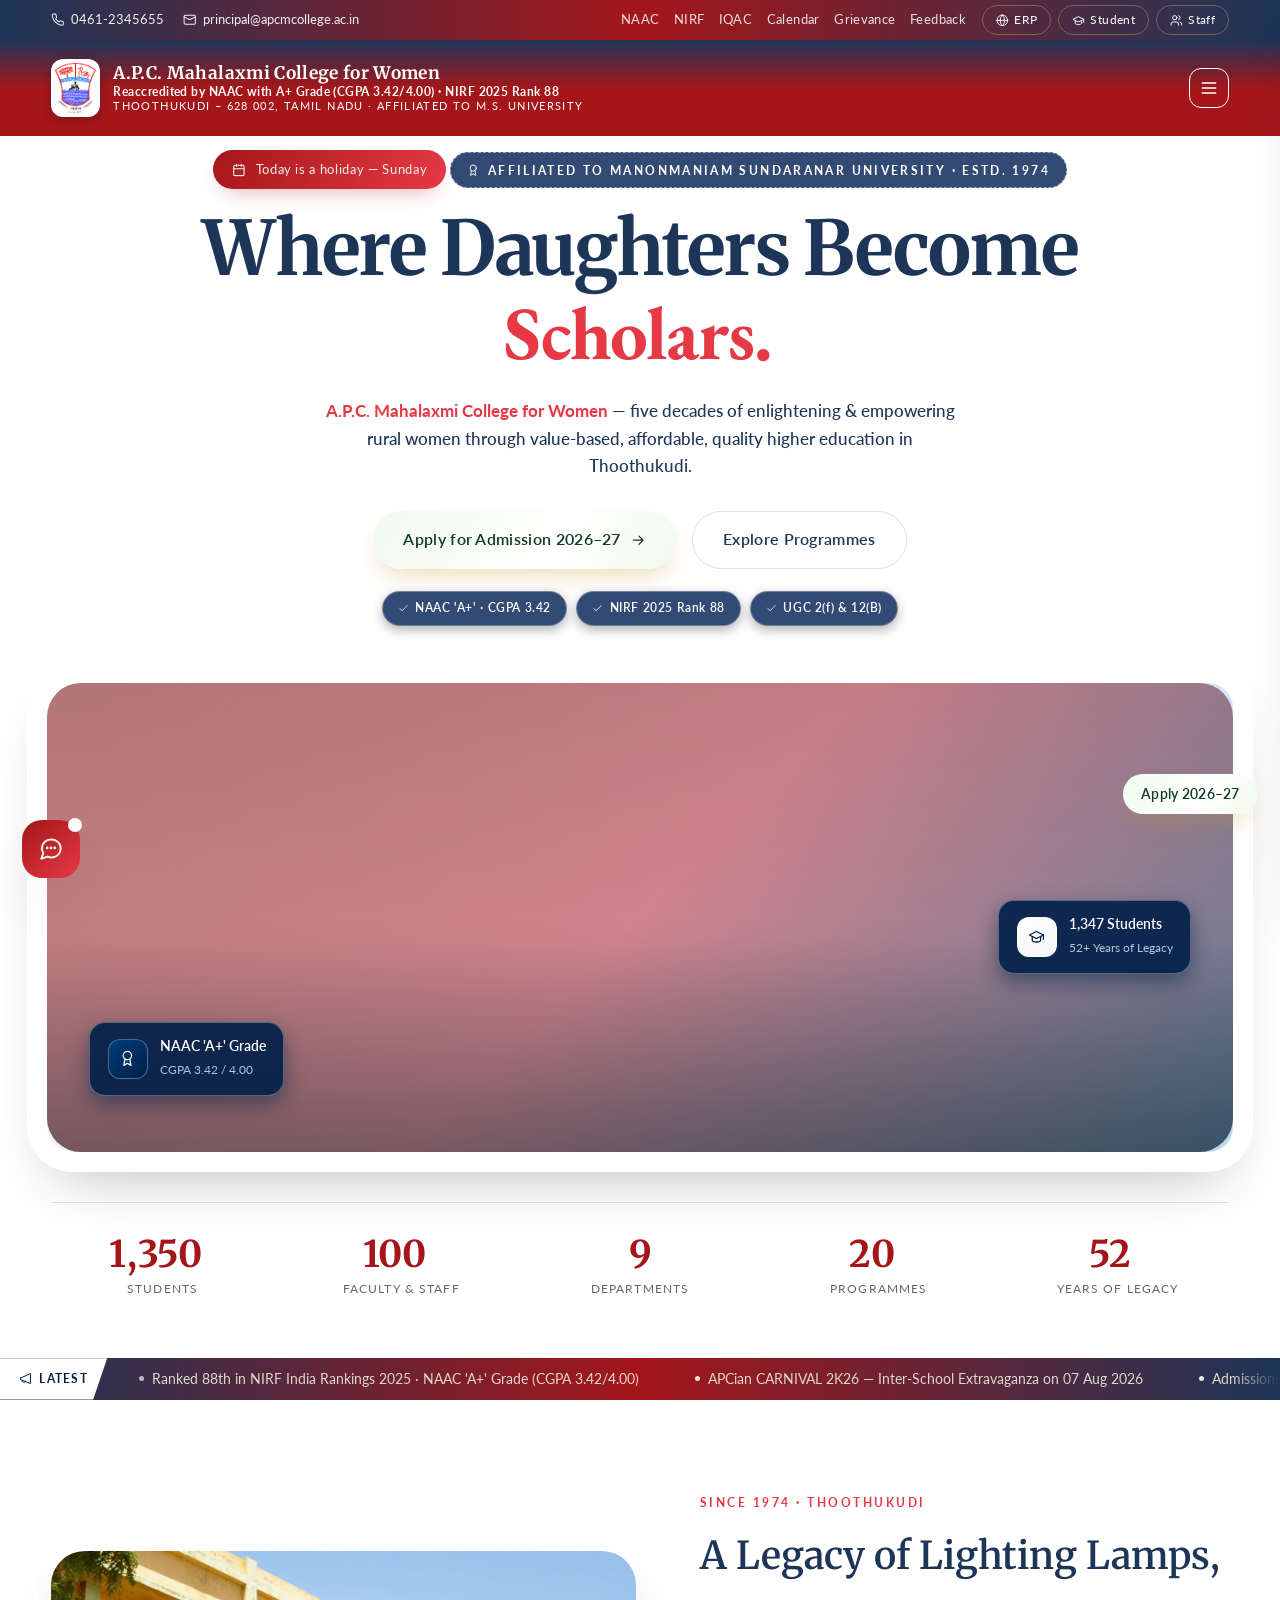
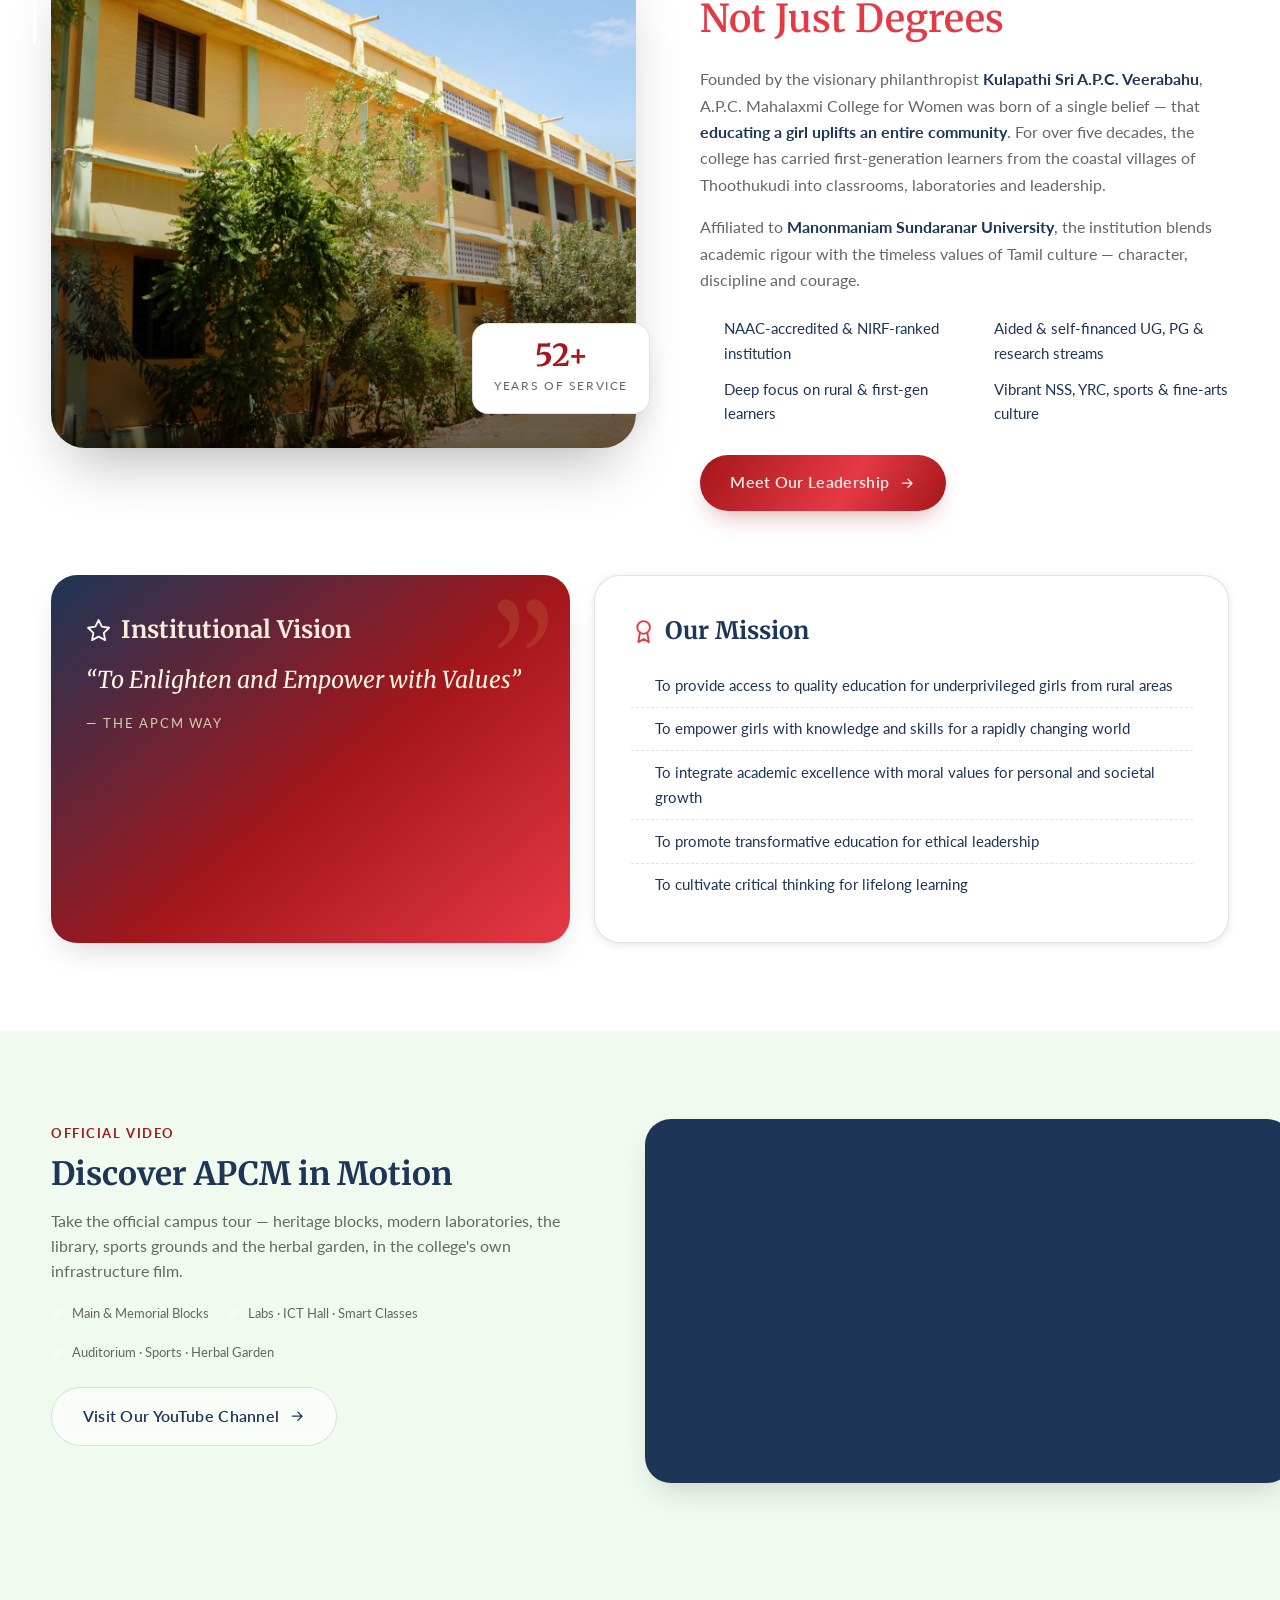
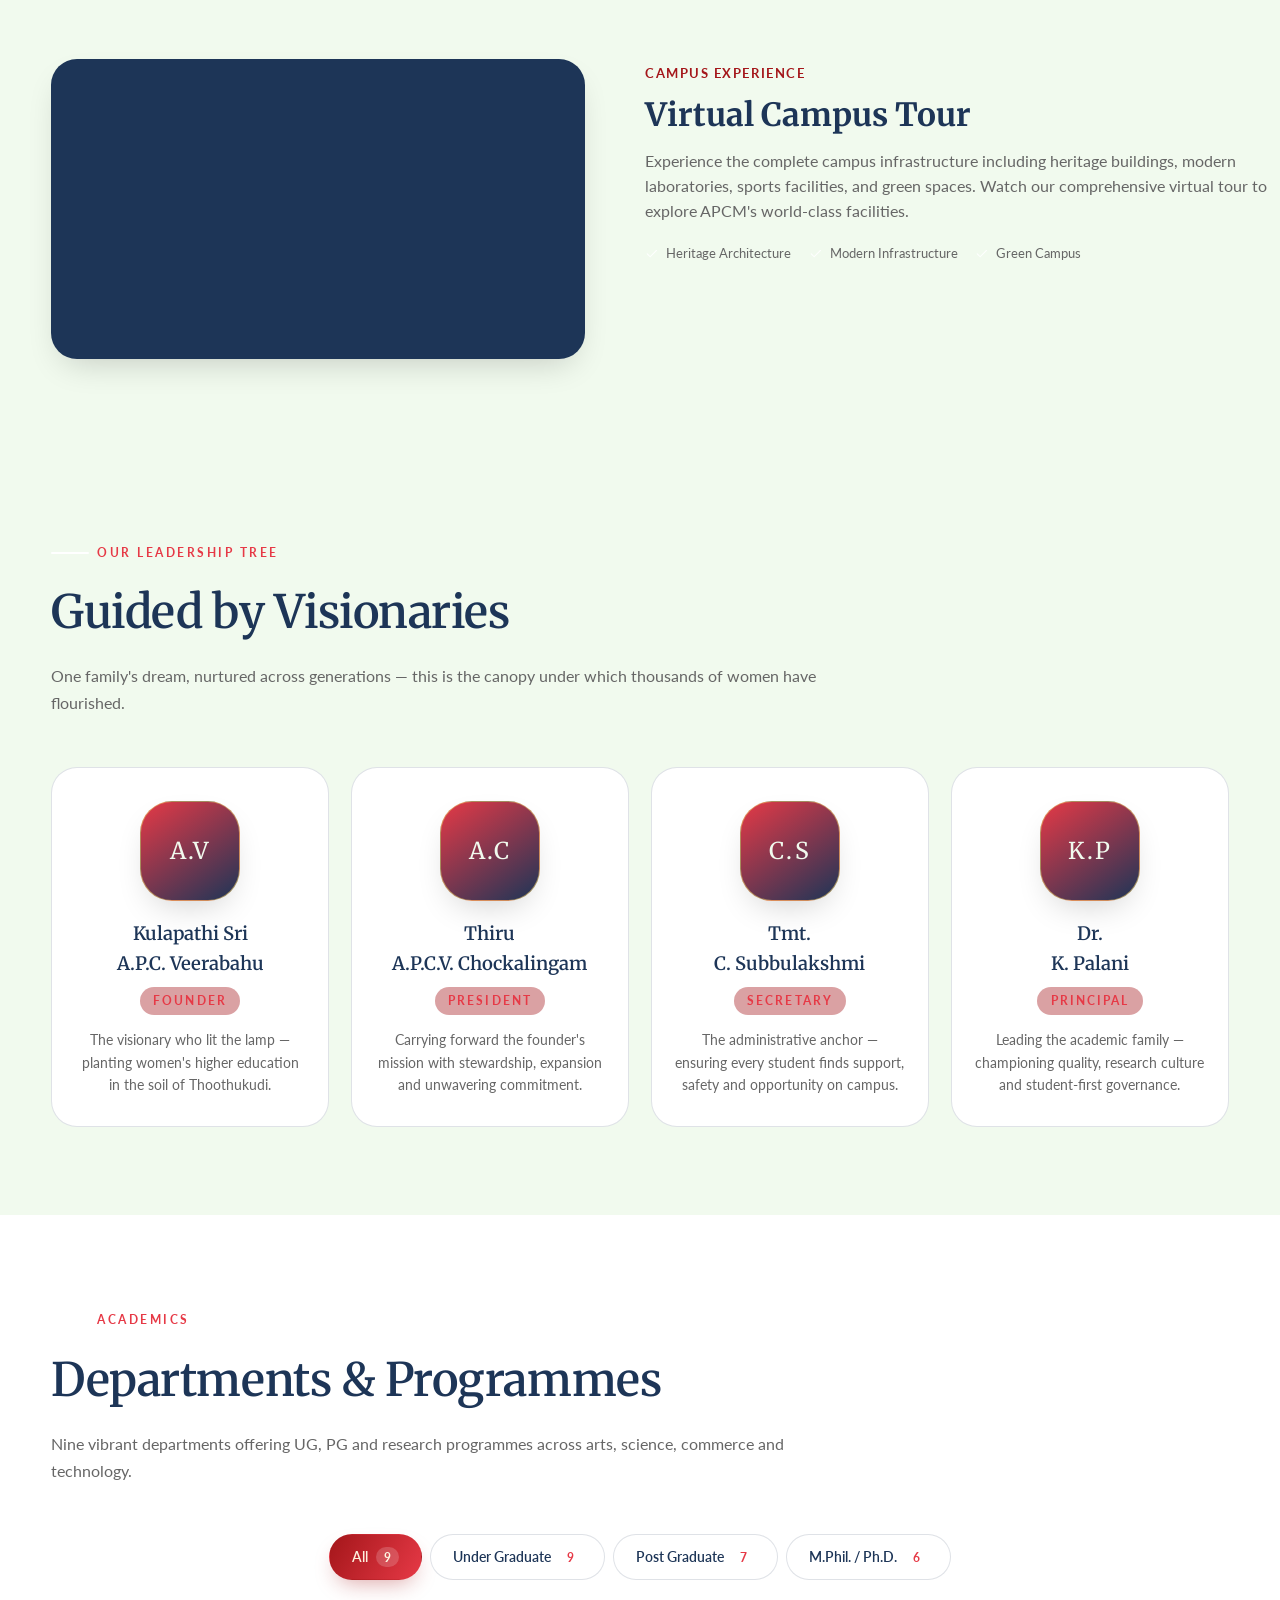
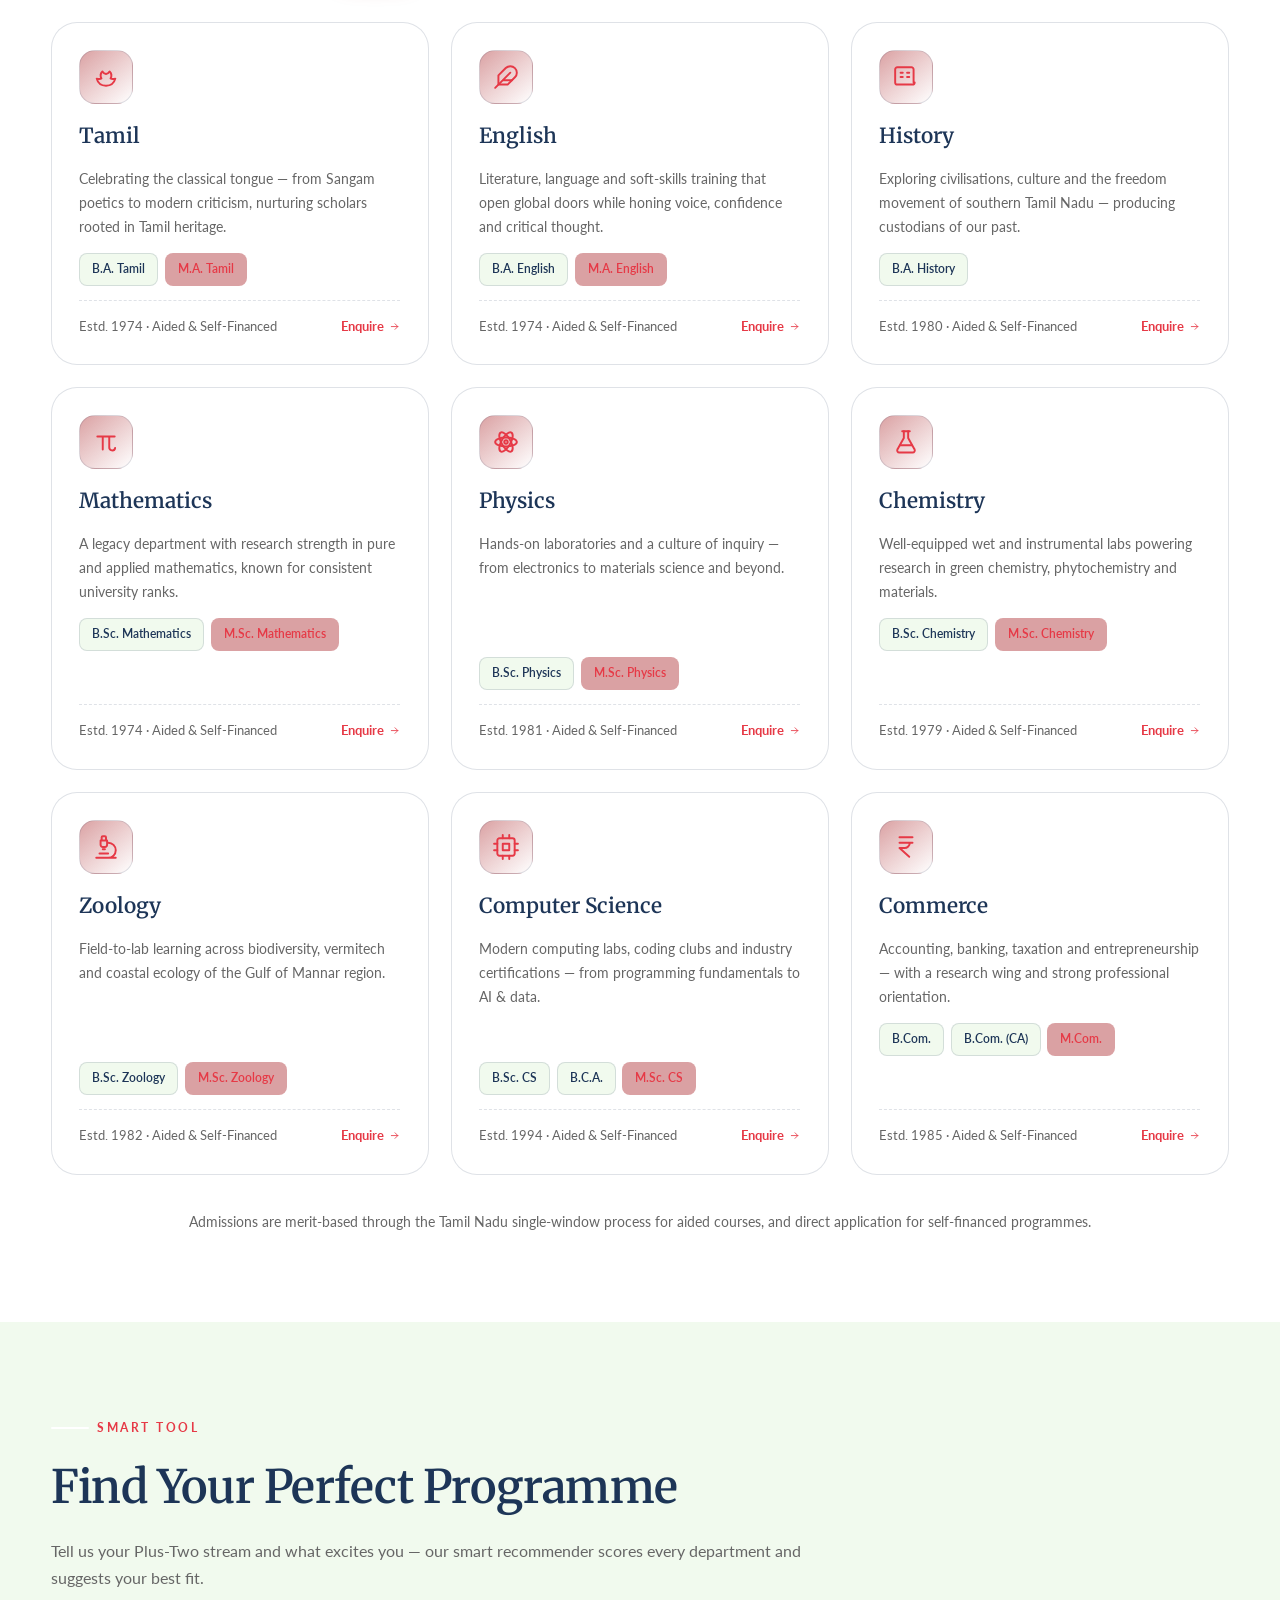
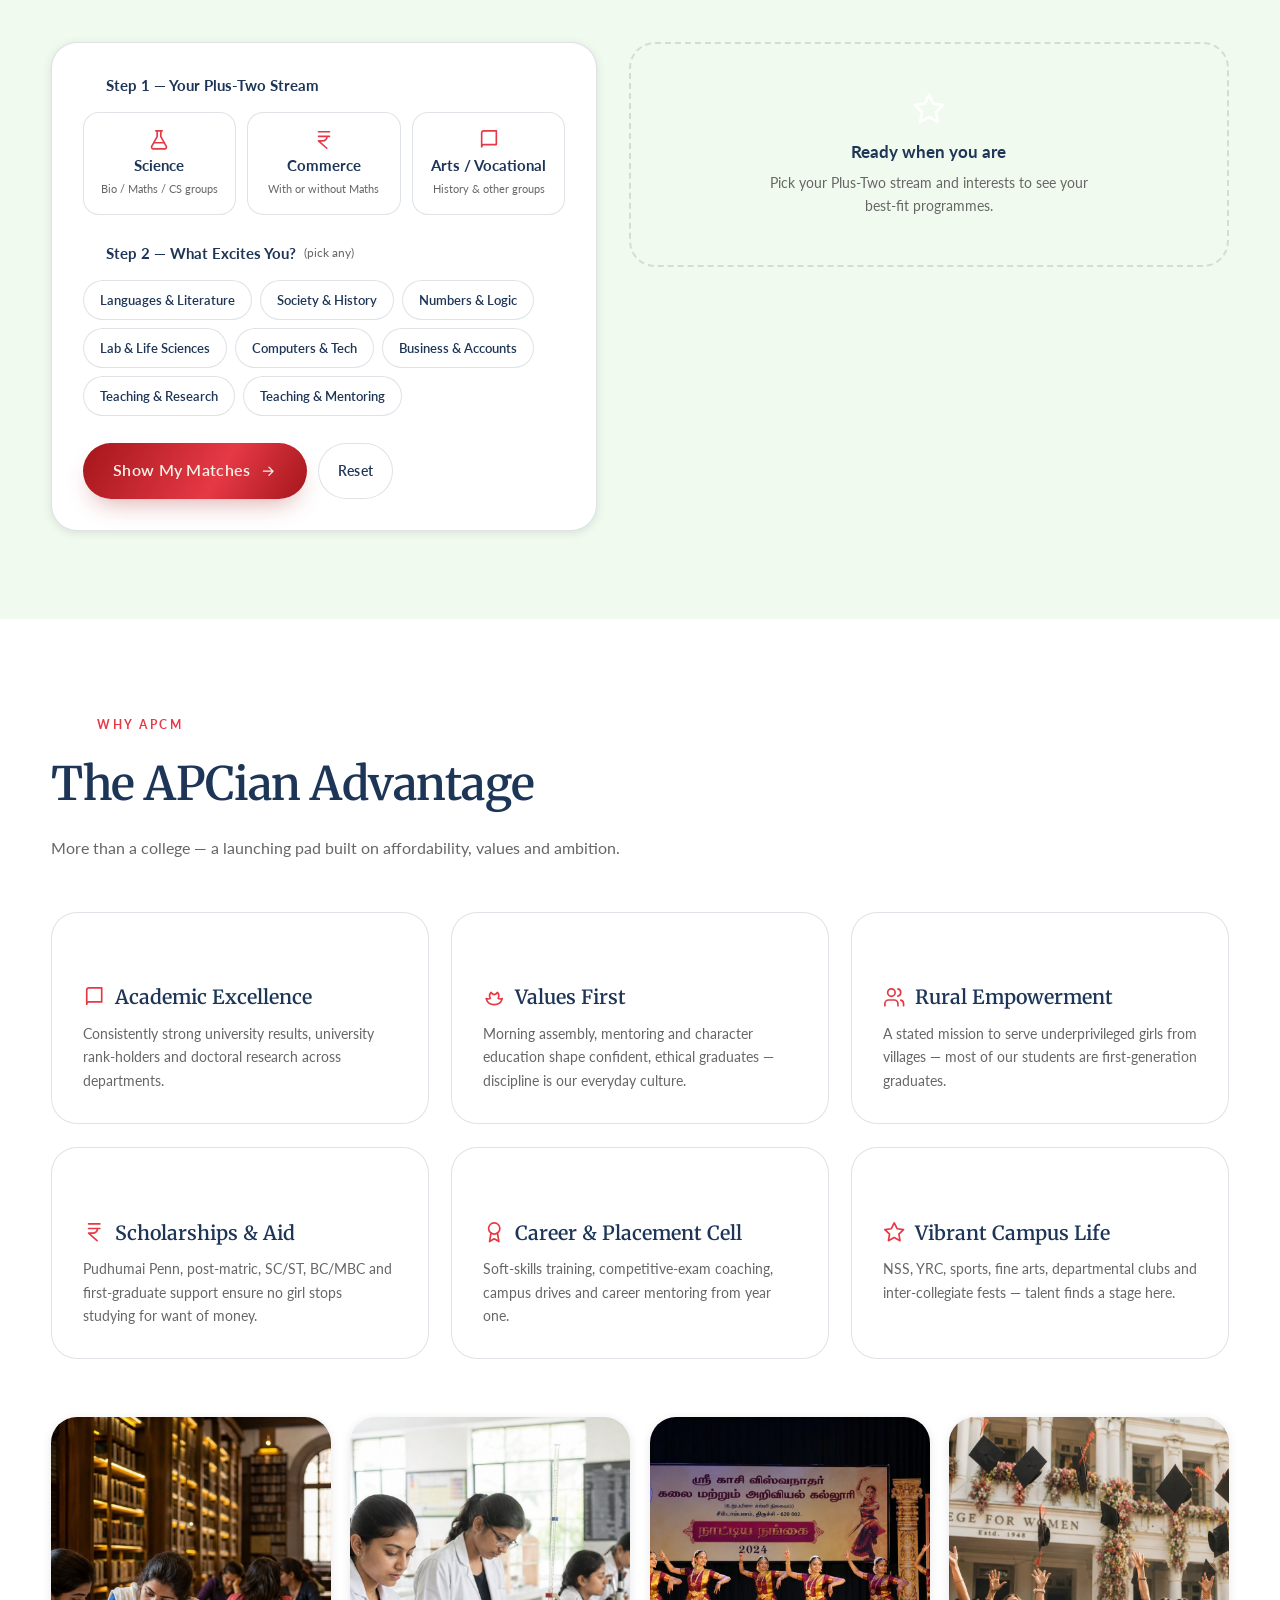
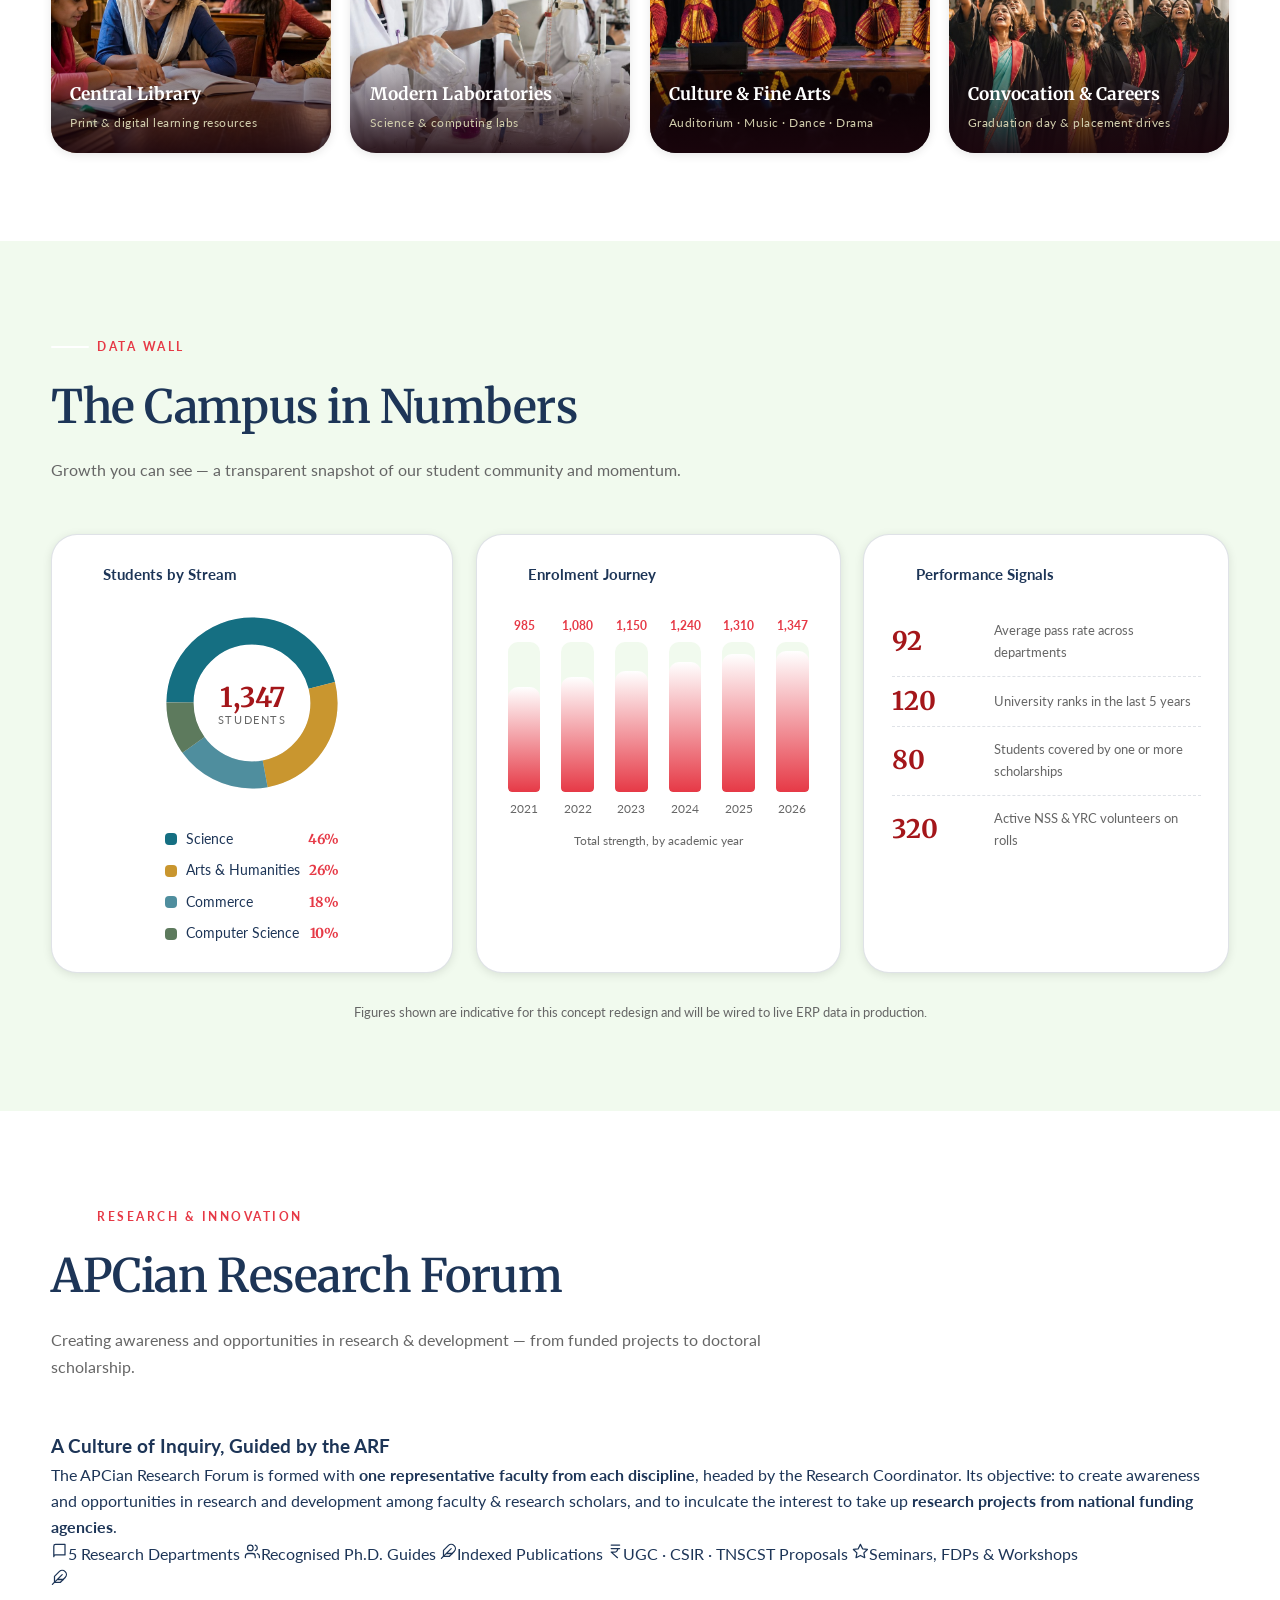
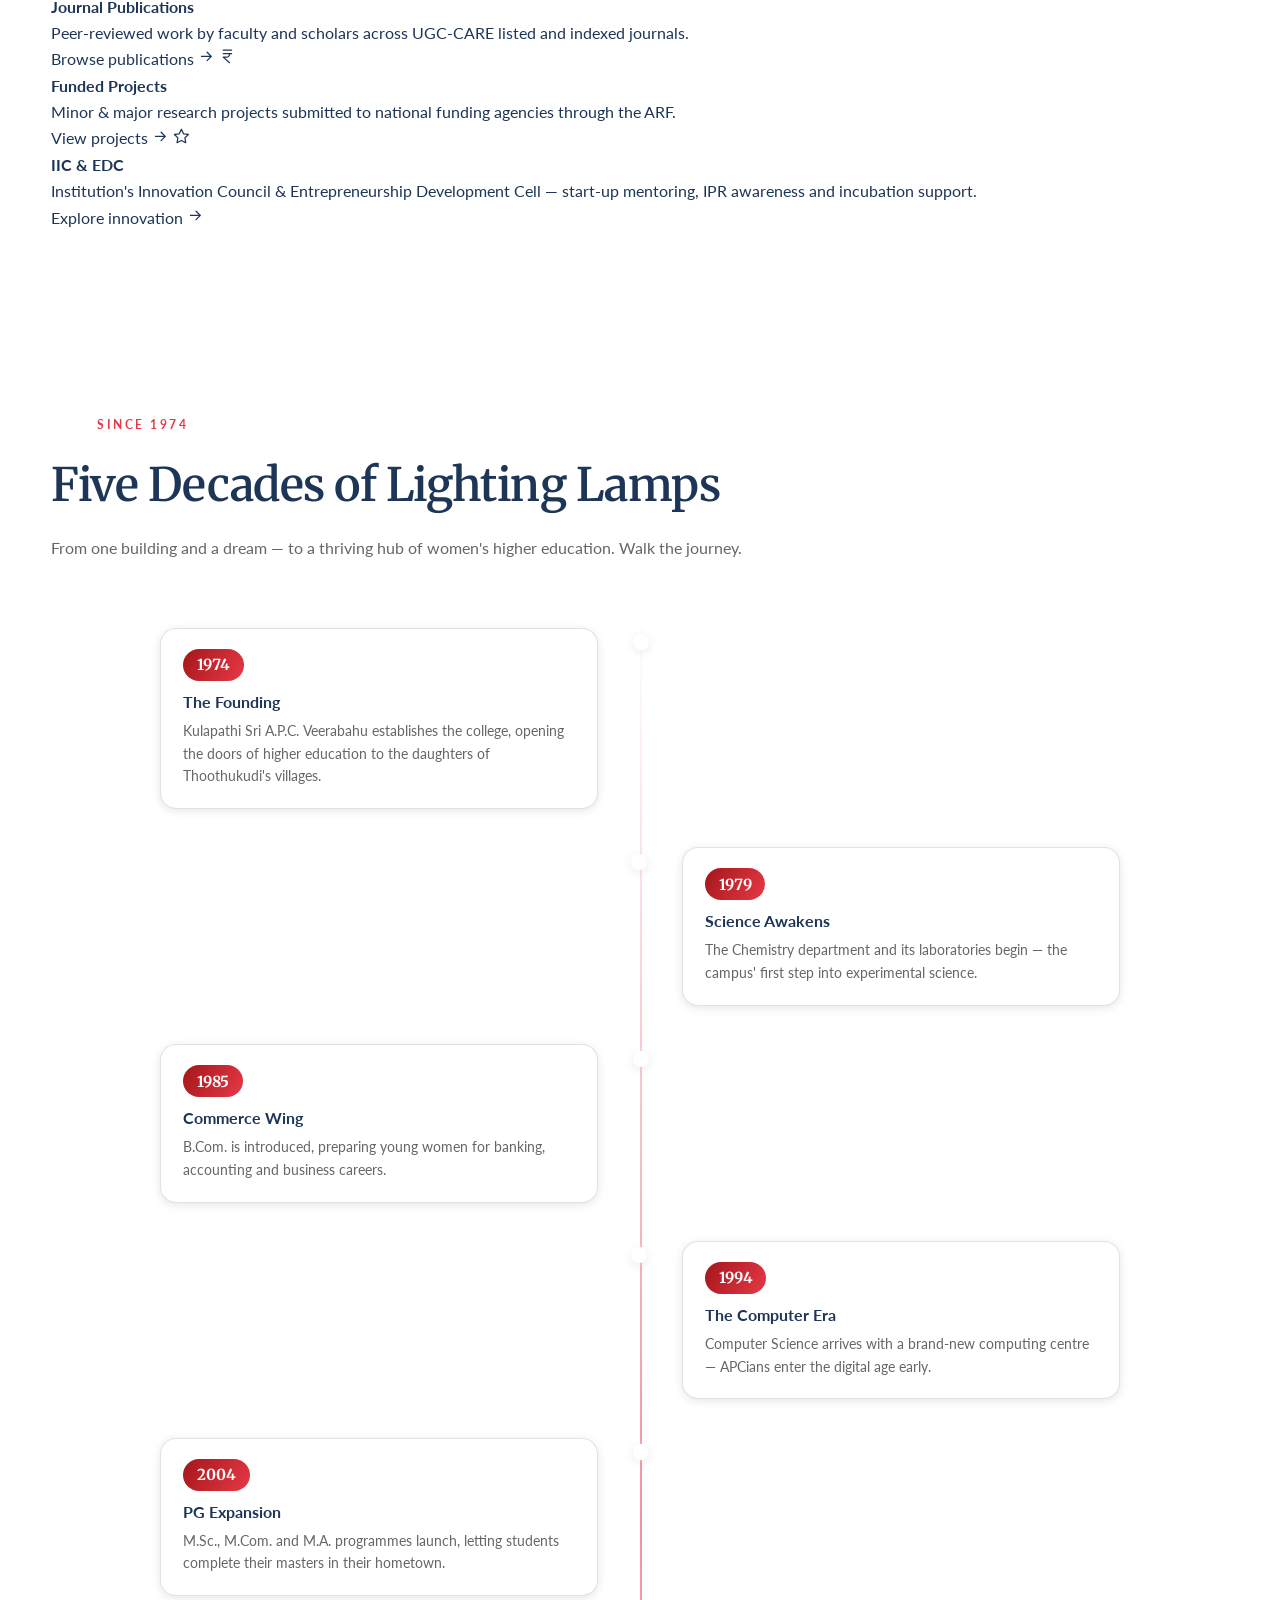
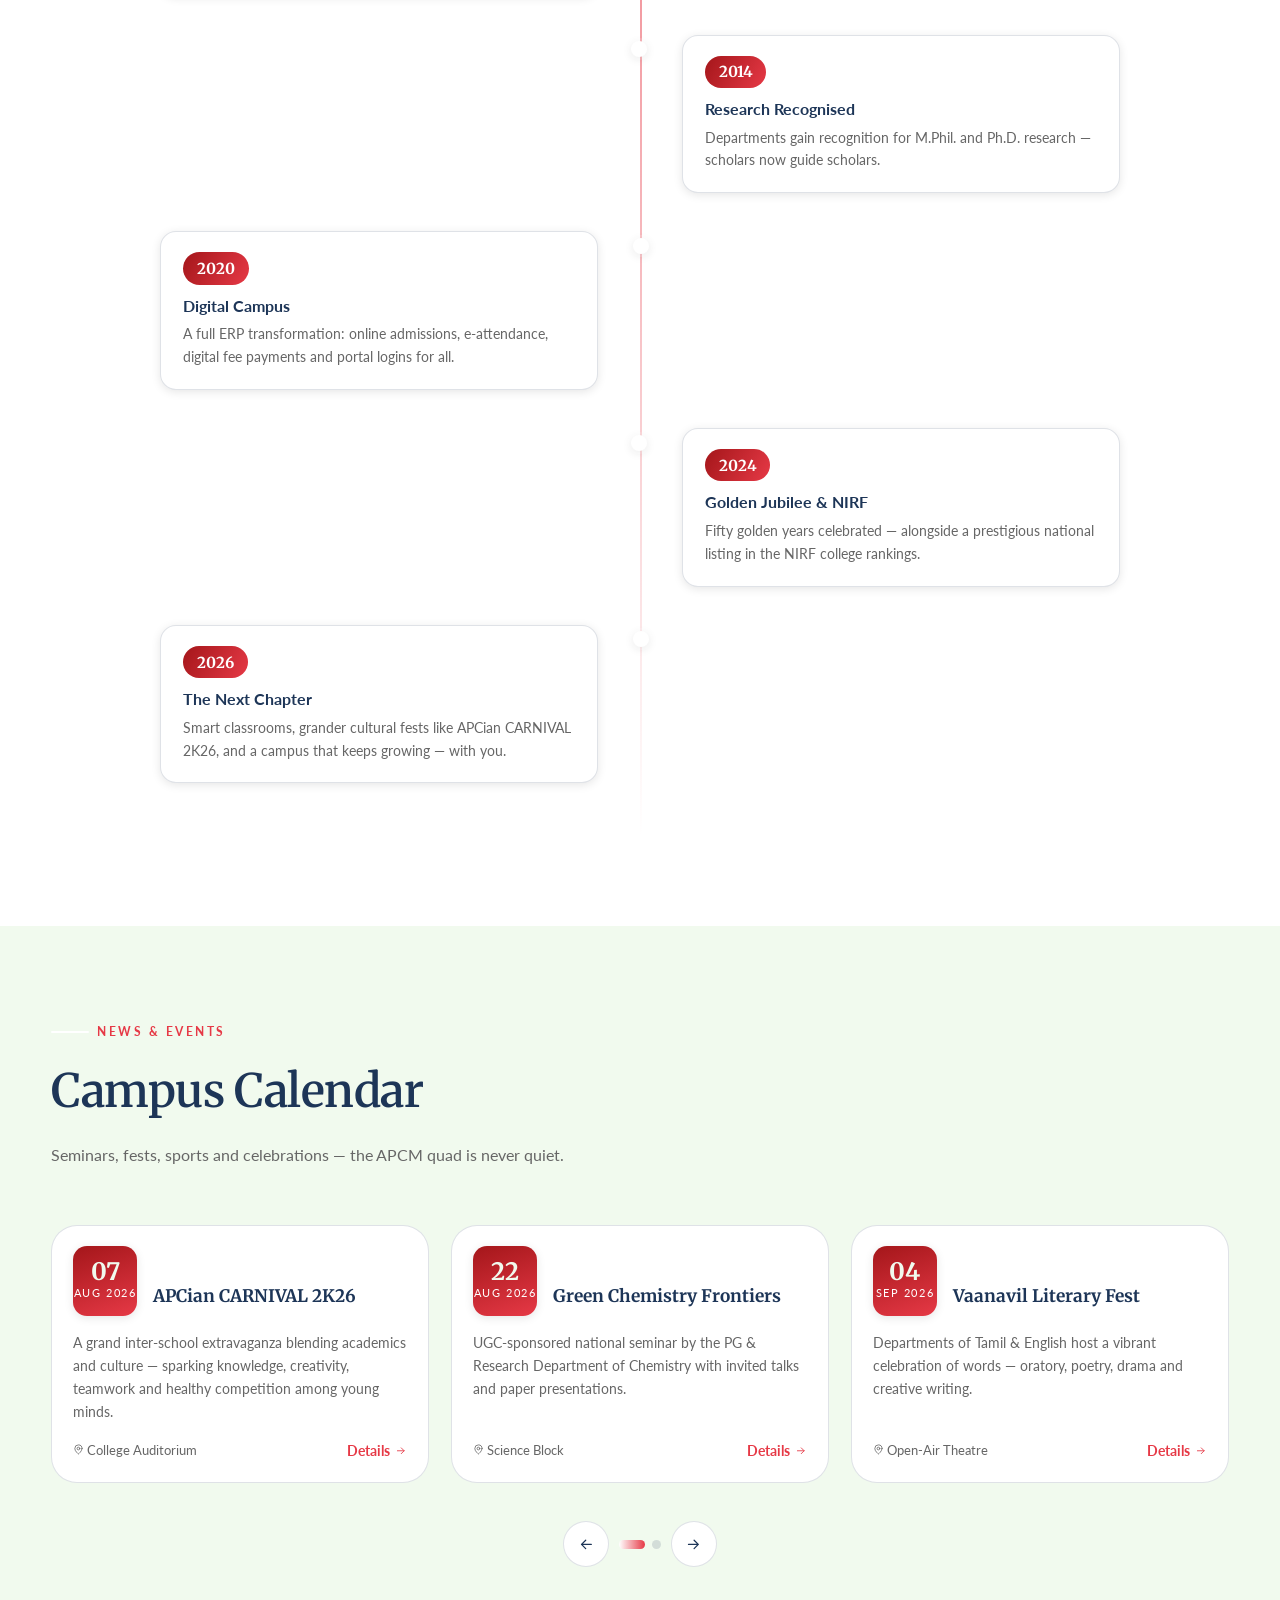
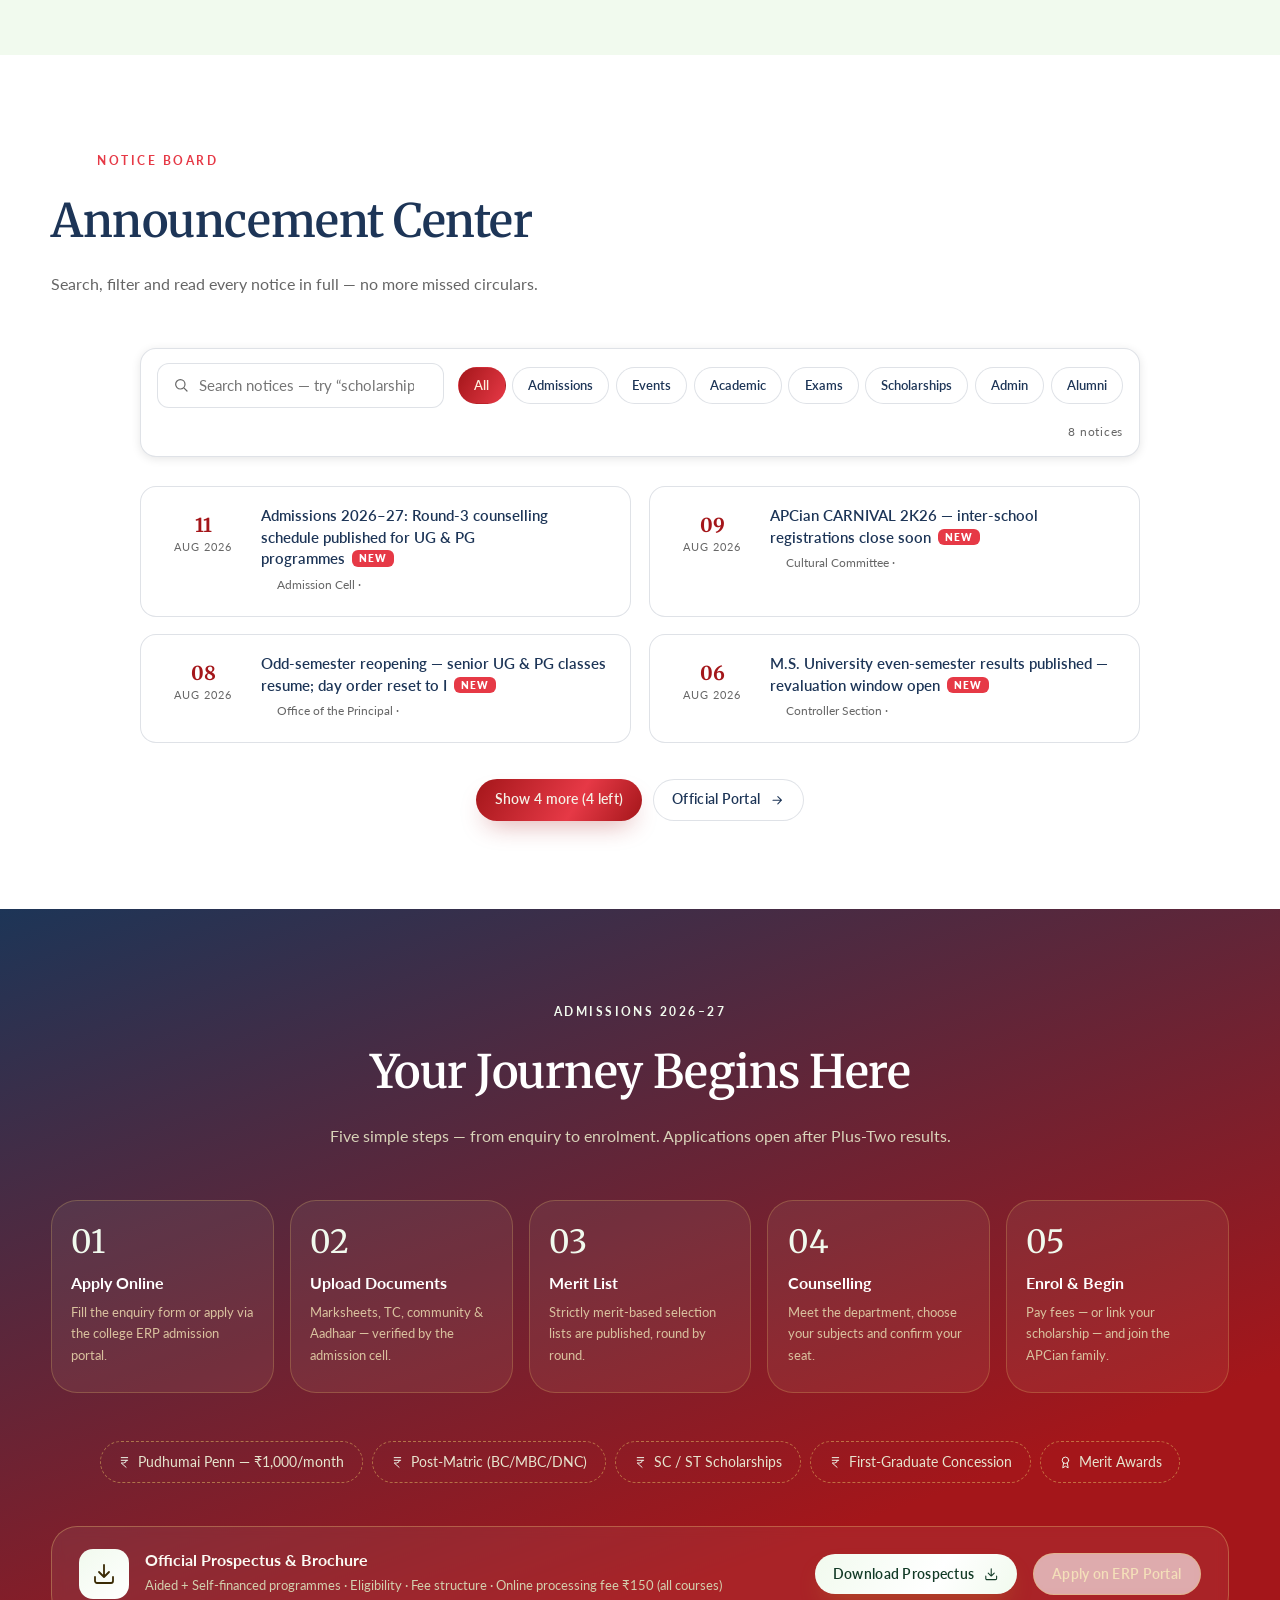
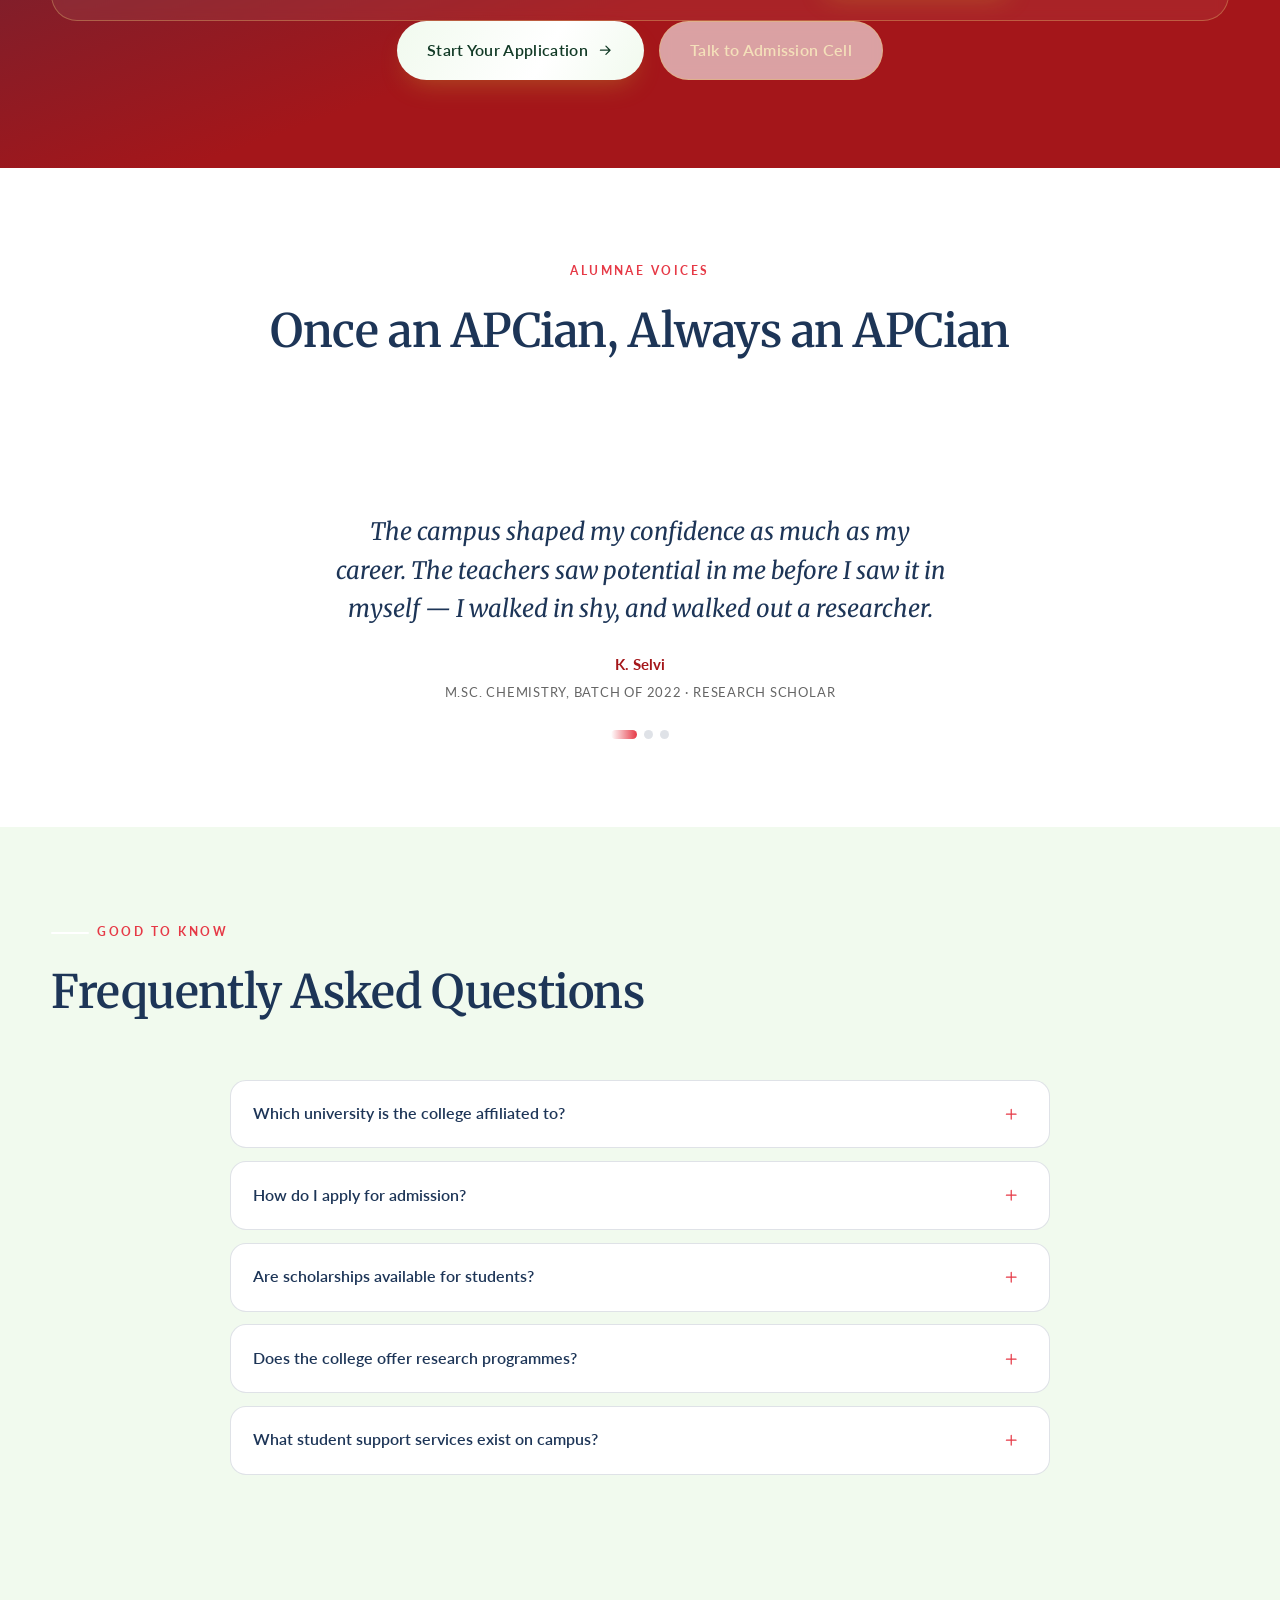
==== index.html @ c8197b39 "file location to fix" ====
<!DOCTYPE html>
<html lang="en" data-theme="light">
<head>
<meta charset="UTF-8">
<meta name="viewport" content="width=device-width, initial-scale=1.0">
<title>A.P.C. Mahalaxmi College for Women, Thoothukudi — NAAC 'A+' · NIRF Rank 88 (2025)</title>
<meta name="description" content="A.P.C. Mahalaxmi College for Women, Thoothukudi — Reaccredited by NAAC with A+ Grade (CGPA 3.42/4.00), Ranked 88th in NIRF India Rankings 2025. Affiliated to Manonmaniam Sundaranar University, empowering rural women since 1974.">
<meta name="theme-color" content="#001f47">
<meta property="og:title" content="A.P.C. Mahalaxmi College for Women, Thoothukudi">
<meta property="og:description" content="To Enlighten and Empower with Values — UG, PG & Research programmes for women since 1974.">
<meta property="og:image" content="apcm-redesign/assets/hero-campus.jpg">
<meta property="og:type" content="website">
<link rel="icon" href='data:image/svg+xml,<svg xmlns="http://www.w3.org/2000/svg" viewBox="0 0 100 100"><circle cx="50" cy="50" r="46" fill="%23001e52"/><circle cx="50" cy="50" r="40" fill="none" stroke="%23ffffff" stroke-width="2" stroke-dasharray="4 5"/><path d="M50 26c6 7 8 10 8 14a8 8 0 0 1-16 0c0-4 2-7 8-14z" fill="%23ffffff"/></svg>'>
<link rel="preconnect" href="https://fonts.googleapis.com">
<link rel="preconnect" href="https://fonts.gstatic.com" crossorigin>
<link href="https://fonts.googleapis.com/css2?family=Merriweather:wght@400;700&family=Lato:wght@400;500;600;700&family=EB+Garamond:wght@600;700;800&display=swap" rel="stylesheet">
<link rel="stylesheet" href="apcm-redesign/css/style.css">
<script type="application/ld+json">
{"@context":"https://schema.org","@type":"CollegeOrUniversity",
 "name":"A.P.C. Mahalaxmi College for Women",
 "alternateName":"APCM College",
 "foundingDate":"1974",
 "address":{"@type":"PostalAddress","streetAddress":"Ettayapuram Road","addressLocality":"Thoothukudi","postalCode":"628002","addressRegion":"Tamil Nadu","addressCountry":"IN"},
 "telephone":"+91-461-2345655","email":"principal@apcmcollege.ac.in",
 "slogan":"To Enlighten and Empower with Values"}
</script>
</head>
<body>

<!-- ============ SVG SPRITE ============ -->
<svg width="0" height="0" style="position:absolute" aria-hidden="true">
  <defs>
    <symbol id="crest" viewBox="0 0 100 100">
      <circle cx="50" cy="50" r="47" fill="none" stroke="#001e52" stroke-width="2.5"/>
      <circle cx="50" cy="50" r="41" fill="none" stroke="#ffffff" stroke-width="1.4" stroke-dasharray="3 4.5" opacity=".85"/>
      <path d="M50 15 L77 24 V52 C77 68 65 80 50 86 C35 80 23 68 23 52 V24 Z" fill="rgba(255,255,255,.12)" stroke="#ffffff" stroke-width="1.6"/>
      <path d="M50 31c3.4 4 4.6 6 4.6 8.5a4.6 4.6 0 0 1-9.2 0c0-2.5 1.2-4.5 4.6-8.5z" fill="#ffffff"/>
      <path d="M39 49h22c0 4.5-4.6 7-11 7s-11-2.5-11-7z" fill="#ffffff"/>
      <path d="M50 56v7 M42 63h16" stroke="#ffffff" stroke-width="2.4" stroke-linecap="round"/>
      <path d="M30 70c6-2.6 12-2.6 18 0v9c-6-2.6-12-2.6-18 0z M70 70c-6-2.6-12-2.6-18 0v9c6-2.6 12-2.6 18 0z" fill="rgba(255,255,255,.2)" stroke="#ffffff" stroke-width="1.5" stroke-linejoin="round"/>
    </symbol>
    <symbol id="i-phone" viewBox="0 0 24 24"><path d="M22 16.9v3a2 2 0 0 1-2.2 2 19.8 19.8 0 0 1-8.6-3 19.5 19.5 0 0 1-6-6 19.8 19.8 0 0 1-3-8.6A2 2 0 0 1 4.1 2h3a2 2 0 0 1 2 1.7c.13.96.36 1.9.7 2.8a2 2 0 0 1-.45 2.1L8.1 9.9a16 16 0 0 0 6 6l1.3-1.3a2 2 0 0 1 2.1-.45c.9.34 1.84.57 2.8.7A2 2 0 0 1 22 16.9z"/></symbol>
    <symbol id="i-mail" viewBox="0 0 24 24"><rect x="2" y="4" width="20" height="16" rx="2"/><path d="m22 7-10 5L2 7"/></symbol>
    <symbol id="i-pin" viewBox="0 0 24 24"><path d="M20 10c0 6-8 12-8 12s-8-6-8-12a8 8 0 0 1 16 0Z"/><circle cx="12" cy="10" r="3"/></symbol>
    <symbol id="i-clock" viewBox="0 0 24 24"><circle cx="12" cy="12" r="10"/><path d="M12 6v6l4 2"/></symbol>
    <symbol id="i-chev" viewBox="0 0 24 24"><path d="m6 9 6 6 6-6"/></symbol>
    <symbol id="i-arrow" viewBox="0 0 24 24"><path d="M5 12h14M13 6l6 6-6 6"/></symbol>
    <symbol id="i-sun" viewBox="0 0 24 24"><circle cx="12" cy="12" r="4"/><path d="M12 2v2M12 20v2M4.93 4.93l1.41 1.41M17.66 17.66l1.41 1.41M2 12h2M20 12h2M6.34 17.66l-1.41 1.41M19.07 4.93l-1.41 1.41"/></symbol>
    <symbol id="i-moon" viewBox="0 0 24 24"><path d="M12 3a6 6 0 0 0 9 9 9 9 0 1 1-9-9Z"/></symbol>
    <symbol id="i-x" viewBox="0 0 24 24"><path d="M18 6 6 18M6 6l12 12"/></symbol>
    <symbol id="i-menu" viewBox="0 0 24 24"><path d="M4 6h16M4 12h16M4 18h16"/></symbol>
    <symbol id="i-check" viewBox="0 0 24 24"><path d="M20 6 9 17l-5-5"/></symbol>
    <symbol id="i-star" viewBox="0 0 24 24"><path d="M12 2l3.09 6.26L22 9.27l-5 4.87 1.18 6.88L12 17.77l-6.18 3.25L7 14.14 2 9.27l6.91-1.01L12 2z"/></symbol>
    <symbol id="i-star-fill" viewBox="0 0 24 24"><path style="fill:currentColor;stroke:none" d="M12 2l3.09 6.26L22 9.27l-5 4.87 1.18 6.88L12 17.77l-6.18 3.25L7 14.14 2 9.27l6.91-1.01L12 2z"/></symbol>
    <symbol id="i-cal" viewBox="0 0 24 24"><rect x="3" y="4" width="18" height="18" rx="2"/><path d="M16 2v4M8 2v4M3 10h18"/></symbol>
    <symbol id="i-users" viewBox="0 0 24 24"><path d="M16 21v-2a4 4 0 0 0-4-4H6a4 4 0 0 0-4 4v2"/><circle cx="9" cy="7" r="4"/><path d="M22 21v-2a4 4 0 0 0-3-3.87M16 3.13a4 4 0 0 1 0 7.75"/></symbol>
    <symbol id="i-award" viewBox="0 0 24 24"><circle cx="12" cy="8" r="6"/><path d="M15.48 12.9 17 22l-5-3-5 3 1.52-9.1"/></symbol>
    <symbol id="i-book" viewBox="0 0 24 24"><path d="M4 19.5A2.5 2.5 0 0 1 6.5 17H20V2H6.5A2.5 2.5 0 0 0 4 4.5z"/></symbol>
    <symbol id="i-flask" viewBox="0 0 24 24"><path d="M10 2v6.3L4.2 18.6A2 2 0 0 0 6 21.7h12a2 2 0 0 0 1.8-3.1L14 8.3V2"/><path d="M8.5 2h7M6.6 15h10.8"/></symbol>
    <symbol id="i-atom" viewBox="0 0 24 24"><circle cx="12" cy="12" r="1.6"/><ellipse cx="12" cy="12" rx="10" ry="4.2"/><ellipse cx="12" cy="12" rx="10" ry="4.2" transform="rotate(60 12 12)"/><ellipse cx="12" cy="12" rx="10" ry="4.2" transform="rotate(120 12 12)"/></symbol>
    <symbol id="i-pi" viewBox="0 0 24 24"><path d="M4 7h16M9 7v12M15 7v9.5a2.7 2.7 0 0 0 5.4 1"/></symbol>
    <symbol id="i-scroll" viewBox="0 0 24 24"><path d="M19 17V5a2 2 0 0 0-2-2H4a2 2 0 0 0-2 2v12a2 2 0 0 0 2 2h14a2 2 0 0 0 2-2z"/><path d="M13 8h2M13 12h2M7 8h2M7 12h2"/></symbol>
    <symbol id="i-chip" viewBox="0 0 24 24"><rect x="4" y="4" width="16" height="16" rx="2"/><rect x="9" y="9" width="6" height="6"/><path d="M9 1v3M15 1v3M9 20v3M15 20v3M1 9h3M1 15h3M20 9h3M20 15h3"/></symbol>
    <symbol id="i-coin" viewBox="0 0 24 24"><path d="M6 3h12M6 8h12M15.5 8a5 5 0 0 1-5 5H6l9 8"/></symbol>
    <symbol id="i-micro" viewBox="0 0 24 24"><path d="M6 18h8M3 22h18M14 22a7 7 0 1 0 0-14h-1M9 14h2M9 12a2 2 0 0 1-2-2V6h6v4a2 2 0 0 1-2 2ZM12 6V3a1 1 0 0 0-1-1H9a1 1 0 0 0-1 1v3"/></symbol>
    <symbol id="i-quill" viewBox="0 0 24 24"><path d="M20.24 12.24a6 6 0 0 0-8.49-8.49L5 10.5V19h8.5z"/><path d="M16 8 2 22M17.5 15H9"/></symbol>
    <symbol id="i-lotus" viewBox="0 0 24 24"><path d="M12 20c-4.4 0-7.6-2.7-8.6-6.5 2 .6 3.4.5 4.4-.2-1.1-2-.7-4.8.9-6.4 1 1.6 2 2.2 3.3 2.3 1.3-.1 2.3-.7 3.3-2.3 1.6 1.6 2 4.4.9 6.4 1 .7 2.4.8 4.4.2-1 3.8-4.2 6.5-8.6 6.5Z"/></symbol>
    <symbol id="i-grad" viewBox="0 0 24 24"><path d="M22 10 12 5 2 10l10 5 10-5z"/><path d="M6 12.2V17c0 1.7 2.7 3 6 3s6-1.3 6-3v-4.8M22 10v6"/></symbol>
    <symbol id="i-quote" viewBox="0 0 24 24"><path d="m3 11 18-8v18L3 14v-3z"/><path d="M11.6 16.8a3 3 0 0 1-5.8-1.6"/></symbol>
    <symbol id="i-shield" viewBox="0 0 24 24"><path d="M12 22s8-3.6 8-10V5.2L12 2 4 5.2V12c0 6.4 8 10 8 10z"/></symbol>
    <symbol id="i-plus" viewBox="0 0 24 24"><path d="M12 5v14M5 12h14"/></symbol>
    <symbol id="i-up" viewBox="0 0 24 24"><path d="M12 19V5M5 12l7-7 7 7"/></symbol>
    <symbol id="i-globe" viewBox="0 0 24 24"><circle cx="12" cy="12" r="10"/><path d="M2 12h20M12 2c2.7 2.7 4 6.3 4 10s-1.3 7.3-4 10c-2.7-2.7-4-6.3-4-10S9.3 4.7 12 2z"/></symbol>
    <symbol id="i-fb" viewBox="0 0 24 24"><path d="M15 22v-8h2.6l.4-3H15V8.9c0-.9.3-1.5 1.6-1.5H18V4.7c-.3 0-1.3-.1-2.4-.1-2.4 0-4 1.4-4 4.1V11H9v3h2.6v8h1.4z"/></symbol>
    <symbol id="i-ig" viewBox="0 0 24 24"><rect x="3" y="3" width="18" height="18" rx="5"/><circle cx="12" cy="12" r="4"/><circle cx="17.2" cy="6.8" r="1.1" style="fill:currentColor;stroke:none"/></symbol>
    <symbol id="i-yt" viewBox="0 0 24 24"><path d="M21.6 7.2a2.8 2.8 0 0 0-2-2C17.9 4.8 12 4.8 12 4.8s-5.9 0-7.6.4a2.8 2.8 0 0 0-2 2A29 29 0 0 0 2 12a29 29 0 0 0 .4 4.8 2.8 2.8 0 0 0 2 2c1.7.4 7.6.4 7.6.4s5.9 0 7.6-.4a2.8 2.8 0 0 0 2-2A29 29 0 0 0 22 12a29 29 0 0 0-.4-4.8z"/><path d="m10 15 5.2-3L10 9z"/></symbol>
    <symbol id="i-xw" viewBox="0 0 24 24"><path style="fill:currentColor;stroke:none" d="M13.7 10.6 20.3 3h-1.6l-5.7 6.6L8.4 3H3.5l6.9 10L3.5 21h1.6l6-7 4.9 7h4.9zM6.9 4.3h1.2l7.9 15.4h-1.2z"/></symbol>
    <symbol id="i-bot" viewBox="0 0 24 24"><path d="M21 11.5a8.4 8.4 0 0 1-8.5 8.3 8.6 8.6 0 0 1-3.7-.8L3 21l2-5.3a8 8 0 0 1-1.5-4.2A8.4 8.4 0 0 1 12 3.2a8.4 8.4 0 0 1 9 8.3z"/><path d="M8.5 11h.01M12 11h.01M15.5 11h.01" stroke-width="2.6"/></symbol>
    <symbol id="i-send" viewBox="0 0 24 24"><path d="m22 2-11 11M22 2l-7 20-4-9.5L2 8z"/></symbol>
    <symbol id="i-play" viewBox="0 0 24 24"><path style="fill:currentColor;stroke:none" d="M8 5.5v13l11-6.5z"/></symbol>
    <symbol id="i-download" viewBox="0 0 24 24"><path d="M21 15v4a2 2 0 0 1-2 2H5a2 2 0 0 1-2-2v-4M7 10l5 5 5-5M12 15V3"/></symbol>
    <symbol id="i-search" viewBox="0 0 24 24"><circle cx="11" cy="11" r="7"/><path d="m21 21-4.35-4.35"/></symbol>
  </defs>
</svg>

<!-- ============ PRELOADER ============ -->
<div id="preloader" role="status" aria-label="Loading">
  <div class="pl-inner">
    <img class="pl-emblem" src="apcm-redesign/assets/apcm-logo.png" alt="APCM College crest">
    <div class="pl-name">A.P.C. Mahalaxmi College</div>
    <div class="pl-bar"><i></i></div>
  </div>
</div>

<div class="progress" aria-hidden="true"></div>
<div class="cursor-glow" aria-hidden="true"></div>

<!-- ============ HEADER ============ -->
<header class="site-header">
  <div class="topbar">
    <div class="container">
      <div class="tb-left">
        <a href="tel:+914612345655"><svg class="icon"><use href="#i-phone"/></svg>0461-2345655</a>
        <a href="mailto:principal@apcmcollege.ac.in"><svg class="icon"><use href="#i-mail"/></svg>principal@apcmcollege.ac.in</a>
      </div>
      <nav class="tb-links" aria-label="Quick links">
        <a href="https://www.apcmcollege.ac.in/naac/index.html" target="_blank" rel="noopener">NAAC</a>
        <a href="https://www.apcmcollege.ac.in/nirf" target="_blank" rel="noopener">NIRF</a>
        <a href="https://www.apcmcollege.ac.in/naac/index.html" target="_blank" rel="noopener">IQAC</a>
        <a href="https://www.apcmcollege.ac.in/academic-calendar" target="_blank" rel="noopener">Calendar</a>
        <a href="https://www.apcmcollege.ac.in/grievance" target="_blank" rel="noopener">Grievance</a>
        <a href="https://www.apcmcollege.ac.in/#" target="_blank" rel="noopener">Feedback</a>
      </nav>
      <div class="tb-portals">
        <a href="https://portal.apcmcollege.ac.in/" target="_blank" rel="noopener"><svg class="icon"><use href="#i-globe"/></svg><span>ERP</span></a>
        <a href="https://portal.apcmcollege.ac.in/mob/#/stu/login" target="_blank" rel="noopener"><svg class="icon"><use href="#i-grad"/></svg><span>Student</span></a>
        <a href="https://portal.apcmcollege.ac.in/mob/#/staff/login" target="_blank" rel="noopener"><svg class="icon"><use href="#i-users"/></svg><span>Staff</span></a>
      </div>
    </div>
  </div>

  <div class="navbar">
    <div class="container">
      <a href="#home" class="brand" aria-label="APCM College home">
        <img src="apcm-redesign/assets/apcm-logo.png" alt="APCM College crest" class="brand-logo">
        <span class="brand-txt">
          <b>A.P.C. Mahalaxmi College for Women</b>
          <i>Reaccredited by NAAC with A+ Grade (CGPA 3.42/4.00) · NIRF 2025 Rank 88</i>
          <span>Thoothukudi – 628 002, Tamil Nadu · Affiliated to M.S. University</span>
        </span>
      </a>
      <nav aria-label="Primary"><ul class="nav-menu" id="navMenu"></ul></nav>
      <div class="nav-actions">
        <button class="btn btn-primary btn-sm" id="applyNavBtn" data-apply>Apply Now</button>
        <button class="icon-btn" id="burger" aria-label="Open menu"><svg class="icon" style="width:20px;height:20px"><use href="#i-menu"/></svg></button>
      </div>
    </div>
  </div>
</header>

<!-- mobile drawer -->
<aside class="drawer" id="drawer" aria-label="Mobile menu">
  <div class="drawer-head">
    <b>Site Menu</b>
    <button class="icon-btn" id="drawerClose" aria-label="Close menu"><svg class="icon"><use href="#i-x"/></svg></button>
  </div>
  <nav><ul id="drawerNav"></ul></nav>
  <div class="cta">
    <button class="btn btn-gold" data-apply>Apply for Admission <svg class="icon"><use href="#i-arrow"/></svg></button>
    <a class="btn btn-ghost" href="#contact" id="drawerContact">Contact Us</a>
  </div>
</aside>
<div class="ov" id="ov"></div>

<main>
<!-- ============ HERO ============ -->
<section class="hero" id="home">
  <div class="container">
    <div class="hero-center">
      <div class="dayorder hero-pill" id="dayOrder" data-reveal></div>
      <span class="hero-kick" data-reveal><svg class="icon"><use href="#i-award"/></svg> Affiliated to Manonmaniam Sundaranar University · Estd. 1974</span>
      <h1 class="hero-h1" data-reveal>Where Daughters Become
        <span class="rot"><span class="rot-track" id="rotTrack">
          <span class="rot-word">Leaders.</span><span class="rot-word">Scholars.</span><span class="rot-word">Scientists.</span><span class="rot-word">Creators.</span><span class="rot-word">Changemakers.</span>
        </span></span>
      </h1>
      <p class="hero-sub" data-reveal><b>A.P.C. Mahalaxmi College for Women</b> — five decades of enlightening &amp; empowering rural women through value-based, affordable, quality higher education in Thoothukudi.</p>
      <div class="hero-cta" data-reveal>
        <button class="btn btn-gold" data-apply>Apply for Admission 2026–27 <svg class="icon"><use href="#i-arrow"/></svg></button>
        <a class="btn btn-ghost" href="#programmes">Explore Programmes</a>
      </div>
      <div class="hero-chips" data-reveal>
        <span><svg class="icon"><use href="#i-check"/></svg>NAAC 'A+' · CGPA 3.42</span>
        <span><svg class="icon"><use href="#i-check"/></svg>NIRF 2025 Rank 88</span>
        <span><svg class="icon"><use href="#i-check"/></svg>UGC 2(f) &amp; 12(B)</span>
      </div>
    </div>
  </div>

  <div class="hero-banner" data-reveal="zoom">
    <div style="position:absolute;inset:0;background:linear-gradient(135deg, rgba(164,22,26,.5) 0%, rgba(230,57,70,.5) 50%, rgba(29,53,87,.5) 100%);border-radius:var(--r-xl);z-index:0"></div>
    <iframe width="100%" height="100%" src="https://www.youtube-nocookie.com/embed/1mB3QCJpVU0?autoplay=1&mute=1&loop=1&playlist=1mB3QCJpVU0&controls=0&modestbranding=1&rel=0&fs=0" title="APCM College Campus Video" allow="accelerometer; autoplay; clipboard-write; encrypted-media; gyroscope; picture-in-picture" allowfullscreen style="position:absolute;inset:0;border-radius:var(--r-xl);border:0;z-index:1;width:100%;height:100%;opacity:0.9"></iframe>
    <div class="hb-shade"></div>
    <div class="h-card card-a" data-depth="1">
      <span class="hc-ic"><svg class="icon"><use href="#i-award"/></svg></span>
      <div><b>NAAC 'A+' Grade</b><small>CGPA 3.42 / 4.00</small></div>
    </div>
    <div class="h-card card-b" data-depth="0.8">
      <span class="hc-ic gold"><svg class="icon"><use href="#i-grad"/></svg></span>
      <div><b>1,347 Students</b><small>52+ Years of Legacy</small></div>
    </div>
  </div>

  <div class="container">
    <div class="hero-stats" data-reveal>
      <div class="hstat"><b data-count="1350" data-suffix="+">0</b><span>Students</span></div>
      <div class="hstat"><b data-count="100" data-suffix="+">0</b><span>Faculty &amp; Staff</span></div>
      <div class="hstat"><b data-count="9">0</b><span>Departments</span></div>
      <div class="hstat"><b data-count="20" data-suffix="+">0</b><span>Programmes</span></div>
      <div class="hstat"><b data-count="52" data-suffix="+">0</b><span>Years of Legacy</span></div>
    </div>
  </div>
</section>

<!-- ============ TICKER ============ -->
<div class="ticker" aria-label="Latest updates">
  <span class="ticker-label"><svg class="icon"><use href="#i-quote"/></svg>Latest</span>
  <div class="ticker-vp"><div class="ticker-track" id="tickerTrack"></div></div>
</div>

<!-- ============ ABOUT ============ -->
<section id="about">
  <div class="container">
    <div class="about-grid">
      <div class="about-media" data-reveal="left">
        <img src="apcm-redesign/assets/hero-poster.jpg" alt="APCM College campus views">
        <div class="exp-badge"><b>52+</b><span>Years of Service</span></div>
      </div>
      <div class="about-copy" data-reveal="right">
        <span class="kicker">Since 1974 · Thoothukudi</span>
        <h2>A Legacy of Lighting Lamps, <span style="color:var(--maroon-2)">Not Just Degrees</span></h2>
        <p>Founded by the visionary philanthropist <b>Kulapathi Sri A.P.C. Veerabahu</b>, A.P.C. Mahalaxmi College for Women was born of a single belief — that <b>educating a girl uplifts an entire community</b>. For over five decades, the college has carried first-generation learners from the coastal villages of Thoothukudi into classrooms, laboratories and leadership.</p>
        <p>Affiliated to <b>Manonmaniam Sundaranar University</b>, the institution blends academic rigour with the timeless values of Tamil culture — character, discipline and courage.</p>
        <ul class="about-points">
          <li><svg class="icon"><use href="#i-check"/></svg>NAAC-accredited &amp; NIRF-ranked institution</li>
          <li><svg class="icon"><use href="#i-check"/></svg>Aided &amp; self-financed UG, PG &amp; research streams</li>
          <li><svg class="icon"><use href="#i-check"/></svg>Deep focus on rural &amp; first-gen learners</li>
          <li><svg class="icon"><use href="#i-check"/></svg>Vibrant NSS, YRC, sports &amp; fine-arts culture</li>
        </ul>
        <a class="btn btn-primary" href="#leadership">Meet Our Leadership <svg class="icon"><use href="#i-arrow"/></svg></a>
      </div>
    </div>

    <div class="vm-grid">
      <div class="vm-card vision" data-reveal>
        <h3><svg class="icon"><use href="#i-star"/></svg>Institutional Vision</h3>
        <blockquote>“To Enlighten and Empower with Values”</blockquote>
        <cite>— The APCM Way</cite>
      </div>
      <div class="vm-card mission" data-reveal>
        <h3><svg class="icon"><use href="#i-award"/></svg>Our Mission</h3>
        <ul>
          <li><svg class="icon"><use href="#i-check"/></svg>To provide access to quality education for underprivileged girls from rural areas</li>
          <li><svg class="icon"><use href="#i-check"/></svg>To empower girls with knowledge and skills for a rapidly changing world</li>
          <li><svg class="icon"><use href="#i-check"/></svg>To integrate academic excellence with moral values for personal and societal growth</li>
          <li><svg class="icon"><use href="#i-check"/></svg>To promote transformative education for ethical leadership</li>
          <li><svg class="icon"><use href="#i-check"/></svg>To cultivate critical thinking for lifelong learning</li>
        </ul>
      </div>
    </div>
  </div>
</section>

<!-- ============ DISCOVER APCM (OFFICIAL VIDEO) ============ -->
<section id="discover" class="alt">
  <div class="container">
    <div class="video-grid">
      <div class="vid-copy" data-reveal="left">
        <span class="kicker">Official Video</span>
        <h3>Discover APCM in Motion</h3>
        <p>Take the official campus tour — heritage blocks, modern laboratories, the library, sports grounds and the herbal garden, in the college's own infrastructure film.</p>
        <div class="vid-mini">
          <span><svg class="icon"><use href="#i-check"/></svg>Main &amp; Memorial Blocks</span>
          <span><svg class="icon"><use href="#i-check"/></svg>Labs · ICT Hall · Smart Classes</span>
          <span><svg class="icon"><use href="#i-check"/></svg>Auditorium · Sports · Herbal Garden</span>
        </div>
        <a class="btn btn-ghost" href="https://www.youtube.com/@a.p.c.mahalaxmicollegeforw2276" target="_blank" rel="noopener">Visit Our YouTube Channel <svg class="icon"><use href="#i-arrow"/></svg></a>
      </div>
      <div class="vid" data-reveal="right" style="background:#1D3557;display:flex;align-items:center;justify-content:center;min-height:300px;border-radius:var(--r-l);overflow:hidden;position:relative">
        <iframe width="100%" height="100%" src="https://www.youtube-nocookie.com/embed/1mB3QCJpVU0?autoplay=1&mute=1&loop=1&playlist=1mB3QCJpVU0&controls=0&modestbranding=1&rel=0&fs=0" title="APCM College Official Video" allow="accelerometer; autoplay; clipboard-write; encrypted-media; gyroscope; picture-in-picture" allowfullscreen style="border:0;width:100%;height:100%;position:absolute;inset:0"></iframe>
      </div>
    </div>
  </div>
</section>

<!-- ============ CAMPUS TOUR VIDEO ============ -->
<section id="tour" class="alt">
  <div class="container">
    <div class="video-grid">
      <div class="vid" data-reveal="left" style="background:#1D3557;display:flex;align-items:center;justify-content:center;min-height:300px;border-radius:var(--r-l);overflow:hidden;position:relative">
        <iframe width="100%" height="100%" src="https://www.youtube-nocookie.com/embed/IaTkpP_eMjw?autoplay=1&mute=1&loop=1&playlist=IaTkpP_eMjw&controls=0&modestbranding=1&rel=0&fs=0" title="APCM College Campus Tour" allow="accelerometer; autoplay; clipboard-write; encrypted-media; gyroscope; picture-in-picture" allowfullscreen style="border:0;width:100%;height:100%;position:absolute;inset:0"></iframe>
      </div>
      <div class="vid-copy" data-reveal="right">
        <span class="kicker">Campus Experience</span>
        <h3>Virtual Campus Tour</h3>
        <p>Experience the complete campus infrastructure including heritage buildings, modern laboratories, sports facilities, and green spaces. Watch our comprehensive virtual tour to explore APCM's world-class facilities.</p>
        <div class="vid-mini">
          <span><svg class="icon"><use href="#i-check"/></svg>Heritage Architecture</span>
          <span><svg class="icon"><use href="#i-check"/></svg>Modern Infrastructure</span>
          <span><svg class="icon"><use href="#i-check"/></svg>Green Campus</span>
        </div>
      </div>
    </div>
  </div>
</section>

<!-- ============ LEADERSHIP ============ -->
<section id="leadership" class="alt">
  <div class="container">
    <div class="section-head" data-reveal>
      <span class="kicker">Our Leadership Tree</span>
      <h2>Guided by Visionaries</h2>
      <p class="sub">One family's dream, nurtured across generations — this is the canopy under which thousands of women have flourished.</p>
    </div>
    <div class="tree-grid">
      <article class="tree-card" data-reveal>
        <div class="medallion">A.V</div>
        <h3>Kulapathi Sri <br>A.P.C. Veerabahu</h3>
        <span class="lk-role">Founder</span>
        <p>The visionary who lit the lamp — planting women's higher education in the soil of Thoothukudi.</p>
      </article>
      <article class="tree-card" data-reveal>
        <div class="medallion">A.C</div>
        <h3>Thiru <br>A.P.C.V. Chockalingam</h3>
        <span class="lk-role">President</span>
        <p>Carrying forward the founder's mission with stewardship, expansion and unwavering commitment.</p>
      </article>
      <article class="tree-card" data-reveal>
        <div class="medallion">C.S</div>
        <h3>Tmt. <br>C. Subbulakshmi</h3>
        <span class="lk-role">Secretary</span>
        <p>The administrative anchor — ensuring every student finds support, safety and opportunity on campus.</p>
      </article>
      <article class="tree-card" data-reveal>
        <div class="medallion">K.P</div>
        <h3>Dr. <br>K. Palani</h3>
        <span class="lk-role">Principal</span>
        <p>Leading the academic family — championing quality, research culture and student-first governance.</p>
      </article>
    </div>
  </div>
</section>

<!-- ============ PROGRAMMES ============ -->
<section id="programmes">
  <div class="container">
    <div class="section-head" data-reveal>
      <span class="kicker">Academics</span>
      <h2>Departments &amp; Programmes</h2>
      <p class="sub">Nine vibrant departments offering UG, PG and research programmes across arts, science, commerce and technology.</p>
    </div>
    <div class="tabs" role="tablist">
      <button class="tab active" data-filter="all" role="tab">All <small>9</small></button>
      <button class="tab" data-filter="ug" role="tab">Under Graduate <small>9</small></button>
      <button class="tab" data-filter="pg" role="tab">Post Graduate <small>7</small></button>
      <button class="tab" data-filter="phd" role="tab">M.Phil. / Ph.D. <small>6</small></button>
    </div>
    <div class="prog-grid" id="progGrid"></div>
    <p class="center" style="margin-top:2.2rem;color:var(--muted);font-size:.9rem">Admissions are merit-based through the Tamil Nadu single-window process for aided courses, and direct application for self-financed programmes.</p>
  </div>
</section>

<!-- ============ PROGRAMME FINDER ============ -->
<section id="finder" class="alt">
  <div class="container">
    <div class="section-head" data-reveal>
      <span class="kicker">Smart Tool</span>
      <h2>Find Your Perfect Programme</h2>
      <p class="sub">Tell us your Plus-Two stream and what excites you — our smart recommender scores every department and suggests your best fit.</p>
    </div>
    <div class="finder-grid" data-reveal>
      <div class="finder-ctl">
        <h4><svg class="icon"><use href="#i-grad"/></svg> Step 1 — Your Plus-Two Stream</h4>
        <div class="stream-row">
          <button type="button" class="stream-opt" data-stream="science"><svg class="icon"><use href="#i-flask"/></svg><b>Science</b><span>Bio / Maths / CS groups</span></button>
          <button type="button" class="stream-opt" data-stream="commerce"><svg class="icon"><use href="#i-coin"/></svg><b>Commerce</b><span>With or without Maths</span></button>
          <button type="button" class="stream-opt" data-stream="arts"><svg class="icon"><use href="#i-book"/></svg><b>Arts / Vocational</b><span>History &amp; other groups</span></button>
        </div>
        <h4><svg class="icon"><use href="#i-star"/></svg> Step 2 — What Excites You? <small style="font-weight:400;color:var(--muted)">(pick any)</small></h4>
        <div class="chip-cloud" id="intChips"></div>
        <div class="finder-btns">
          <button class="btn btn-primary" id="findBtn">Show My Matches <svg class="icon"><use href="#i-arrow"/></svg></button>
          <button class="btn btn-ghost btn-sm" id="findReset">Reset</button>
        </div>
      </div>
      <div class="finder-out" id="finderOut" aria-live="polite"></div>
    </div>
  </div>
</section>

<!-- ============ WHY APCM ============ -->
<section id="why">
  <div class="container">
    <div class="section-head" data-reveal>
      <span class="kicker">Why APCM</span>
      <h2>The APCian Advantage</h2>
      <p class="sub">More than a college — a launching pad built on affordability, values and ambition.</p>
    </div>
    <div class="why-grid">
      <div class="why-card" data-reveal><span class="why-num">— 01</span><h3><svg class="icon"><use href="#i-book"/></svg>Academic Excellence</h3><p>Consistently strong university results, university rank-holders and doctoral research across departments.</p></div>
      <div class="why-card" data-reveal><span class="why-num">— 02</span><h3><svg class="icon"><use href="#i-lotus"/></svg>Values First</h3><p>Morning assembly, mentoring and character education shape confident, ethical graduates — discipline is our everyday culture.</p></div>
      <div class="why-card" data-reveal><span class="why-num">— 03</span><h3><svg class="icon"><use href="#i-users"/></svg>Rural Empowerment</h3><p>A stated mission to serve underprivileged girls from villages — most of our students are first-generation graduates.</p></div>
      <div class="why-card" data-reveal><span class="why-num">— 04</span><h3><svg class="icon"><use href="#i-coin"/></svg>Scholarships &amp; Aid</h3><p>Pudhumai Penn, post-matric, SC/ST, BC/MBC and first-graduate support ensure no girl stops studying for want of money.</p></div>
      <div class="why-card" data-reveal><span class="why-num">— 05</span><h3><svg class="icon"><use href="#i-award"/></svg>Career &amp; Placement Cell</h3><p>Soft-skills training, competitive-exam coaching, campus drives and career mentoring from year one.</p></div>
      <div class="why-card" data-reveal><span class="why-num">— 06</span><h3><svg class="icon"><use href="#i-star"/></svg>Vibrant Campus Life</h3><p>NSS, YRC, sports, fine arts, departmental clubs and inter-collegiate fests — talent finds a stage here.</p></div>
    </div>

    <div class="facility">
      <figure class="fac-item" data-reveal><img src="apcm-redesign/assets/campus-library.jpg" alt="Central library"><figcaption><b>Central Library</b><span>Print &amp; digital learning resources</span></figcaption></figure>
      <figure class="fac-item" data-reveal><img src="apcm-redesign/assets/campus-lab.jpg" alt="Science laboratory"><figcaption><b>Modern Laboratories</b><span>Science &amp; computing labs</span></figcaption></figure>
      <figure class="fac-item" data-reveal><img src="apcm-redesign/assets/campus-cultural.jpg" alt="Cultural performance"><figcaption><b>Culture &amp; Fine Arts</b><span>Auditorium · Music · Dance · Drama</span></figcaption></figure>
      <figure class="fac-item" data-reveal><img src="apcm-redesign/assets/campus-convocation.jpg" alt="Convocation"><figcaption><b>Convocation &amp; Careers</b><span>Graduation day &amp; placement drives</span></figcaption></figure>
    </div>
    <span id="gallery"></span>
  </div>
</section>

<!-- ============ CAMPUS INSIGHTS ============ -->
<section id="insights" class="alt">
  <div class="container">
    <div class="section-head" data-reveal>
      <span class="kicker">Data Wall</span>
      <h2>The Campus in Numbers</h2>
      <p class="sub">Growth you can see — a transparent snapshot of our student community and momentum.</p>
    </div>
    <div class="ins-grid">
      <div class="ins-card" data-reveal>
        <h4><svg class="icon"><use href="#i-users"/></svg> Students by Stream</h4>
        <div class="donut-wrap">
          <div id="donut"></div>
          <ul class="donut-legend" id="donutLegend"></ul>
        </div>
      </div>
      <div class="ins-card" data-reveal>
        <h4><svg class="icon"><use href="#i-award"/></svg> Enrolment Journey</h4>
        <div class="bars-chart" id="barsChart"></div>
        <p class="ins-note">Total strength, by academic year</p>
      </div>
      <div class="ins-card kpis" data-reveal>
        <h4><svg class="icon"><use href="#i-star"/></svg> Performance Signals</h4>
        <div class="kpi-row"><b data-count="92" data-suffix="%">0</b><span>Average pass rate across departments</span></div>
        <div class="kpi-row"><b data-count="120" data-suffix="+">0</b><span>University ranks in the last 5 years</span></div>
        <div class="kpi-row"><b data-count="80" data-suffix="%">0</b><span>Students covered by one or more scholarships</span></div>
        <div class="kpi-row"><b data-count="320" data-suffix="+">0</b><span>Active NSS &amp; YRC volunteers on rolls</span></div>
      </div>
    </div>
    <p class="center" style="margin-top:1.8rem;color:var(--muted);font-size:.8rem">Figures shown are indicative for this concept redesign and will be wired to live ERP data in production.</p>
  </div>
</section>

<!-- ============ RESEARCH ============ -->
<section id="research">
  <div class="container">
    <div class="section-head" data-reveal>
      <span class="kicker">Research &amp; Innovation</span>
      <h2>APCian Research Forum</h2>
      <p class="sub">Creating awareness and opportunities in research &amp; development — from funded projects to doctoral scholarship.</p>
    </div>
    <div class="rs-grid">
      <div class="rs-main" data-reveal="left">
        <h3>A Culture of Inquiry, Guided by the ARF</h3>
        <p>The APCian Research Forum is formed with <b>one representative faculty from each discipline</b>, headed by the Research Coordinator. Its objective: to create awareness and opportunities in research and development among faculty &amp; research scholars, and to inculcate the interest to take up <b>research projects from national funding agencies</b>.</p>
        <div class="rs-chips">
          <span><svg class="icon"><use href="#i-book"/></svg>5 Research Departments</span>
          <span><svg class="icon"><use href="#i-users"/></svg>Recognised Ph.D. Guides</span>
          <span><svg class="icon"><use href="#i-quill"/></svg>Indexed Publications</span>
          <span><svg class="icon"><use href="#i-coin"/></svg>UGC · CSIR · TNSCST Proposals</span>
          <span><svg class="icon"><use href="#i-star"/></svg>Seminars, FDPs &amp; Workshops</span>
        </div>
      </div>
      <div class="rs-cards" data-reveal="right">
        <a class="rs-card" href="#contact">
          <span class="rs-ic"><svg class="icon"><use href="#i-quill"/></svg></span>
          <h4>Journal Publications</h4>
          <p>Peer-reviewed work by faculty and scholars across UGC-CARE listed and indexed journals.</p>
          <span class="rs-link">Browse publications <svg class="icon"><use href="#i-arrow"/></svg></span>
        </a>
        <a class="rs-card" href="#contact">
          <span class="rs-ic gold"><svg class="icon"><use href="#i-coin"/></svg></span>
          <h4>Funded Projects</h4>
          <p>Minor &amp; major research projects submitted to national funding agencies through the ARF.</p>
          <span class="rs-link">View projects <svg class="icon"><use href="#i-arrow"/></svg></span>
        </a>
        <a class="rs-card" href="#contact">
          <span class="rs-ic"><svg class="icon"><use href="#i-star"/></svg></span>
          <h4>IIC &amp; EDC</h4>
          <p>Institution's Innovation Council &amp; Entrepreneurship Development Cell — start-up mentoring, IPR awareness and incubation support.</p>
          <span class="rs-link">Explore innovation <svg class="icon"><use href="#i-arrow"/></svg></span>
        </a>
      </div>
    </div>
  </div>
</section>

<!-- ============ LEGACY TIMELINE ============ -->
<section id="legacy">
  <div class="container">
    <div class="section-head" data-reveal>
      <span class="kicker">Since 1974</span>
      <h2>Five Decades of Lighting Lamps</h2>
      <p class="sub">From one building and a dream — to a thriving hub of women's higher education. Walk the journey.</p>
    </div>
    <div class="timeline">
      <div class="tl-item" data-reveal><div class="tl-card"><span class="tl-year">1974</span><h4>The Founding</h4><p>Kulapathi Sri A.P.C. Veerabahu establishes the college, opening the doors of higher education to the daughters of Thoothukudi's villages.</p></div></div>
      <div class="tl-item" data-reveal><div class="tl-card"><span class="tl-year">1979</span><h4>Science Awakens</h4><p>The Chemistry department and its laboratories begin — the campus' first step into experimental science.</p></div></div>
      <div class="tl-item" data-reveal><div class="tl-card"><span class="tl-year">1985</span><h4>Commerce Wing</h4><p>B.Com. is introduced, preparing young women for banking, accounting and business careers.</p></div></div>
      <div class="tl-item" data-reveal><div class="tl-card"><span class="tl-year">1994</span><h4>The Computer Era</h4><p>Computer Science arrives with a brand-new computing centre — APCians enter the digital age early.</p></div></div>
      <div class="tl-item" data-reveal><div class="tl-card"><span class="tl-year">2004</span><h4>PG Expansion</h4><p>M.Sc., M.Com. and M.A. programmes launch, letting students complete their masters in their hometown.</p></div></div>
      <div class="tl-item" data-reveal><div class="tl-card"><span class="tl-year">2014</span><h4>Research Recognised</h4><p>Departments gain recognition for M.Phil. and Ph.D. research — scholars now guide scholars.</p></div></div>
      <div class="tl-item" data-reveal><div class="tl-card"><span class="tl-year">2020</span><h4>Digital Campus</h4><p>A full ERP transformation: online admissions, e-attendance, digital fee payments and portal logins for all.</p></div></div>
      <div class="tl-item" data-reveal><div class="tl-card"><span class="tl-year">2024</span><h4>Golden Jubilee &amp; NIRF</h4><p>Fifty golden years celebrated — alongside a prestigious national listing in the NIRF college rankings.</p></div></div>
      <div class="tl-item" data-reveal><div class="tl-card"><span class="tl-year">2026</span><h4>The Next Chapter</h4><p>Smart classrooms, grander cultural fests like APCian CARNIVAL 2K26, and a campus that keeps growing — with you.</p></div></div>
    </div>
  </div>
</section>

<!-- ============ EVENTS ============ -->
<section id="events" class="alt">
  <div class="container">
    <div class="section-head" data-reveal>
      <span class="kicker">News &amp; Events</span>
      <h2>Campus Calendar</h2>
      <p class="sub">Seminars, fests, sports and celebrations — the APCM quad is never quiet.</p>
    </div>
    <div class="evt-shell">
      <div class="evt-vp"><div class="evt-track" id="evtTrack"></div></div>
      <div class="evt-nav">
        <button class="evt-arrow" id="evtPrev" aria-label="Previous events"><svg class="icon" style="transform:rotate(180deg)"><use href="#i-arrow"/></svg></button>
        <div class="evt-dots" id="evtDots"></div>
        <button class="evt-arrow" id="evtNext" aria-label="Next events"><svg class="icon"><use href="#i-arrow"/></svg></button>
      </div>
    </div>
  </div>
</section>

<!-- ============ ANNOUNCEMENTS ============ -->
<section id="announcements">
  <div class="container">
    <div class="section-head" data-reveal>
      <span class="kicker">Notice Board</span>
      <h2>Announcement Center</h2>
      <p class="sub">Search, filter and read every notice in full — no more missed circulars.</p>
    </div>
    <div class="ann-tools" data-reveal>
      <div class="ann-search">
        <svg class="icon"><use href="#i-search"/></svg>
        <input type="search" id="annSearch" placeholder="Search notices — try “scholarship” or “exam”…" aria-label="Search announcements">
      </div>
      <div class="ann-chips" id="annChips"></div>
      <span class="ann-count" id="annCount"></span>
    </div>
    <div class="ann-grid" id="annGrid"></div>
    <div class="ann-more" data-reveal>
      <button class="btn btn-primary btn-sm" id="annMore">Load more</button>
      <a class="btn btn-ghost btn-sm" href="https://www.apcmcollege.ac.in/announcements" target="_blank" rel="noopener">Official Portal <svg class="icon"><use href="#i-arrow"/></svg></a>
    </div>
  </div>
</section>

<!-- ============ ADMISSIONS ============ -->
<section id="admissions">
  <div class="container">
    <div class="section-head sh-c" data-reveal>
      <span class="kicker">Admissions 2026–27</span>
      <h2>Your Journey Begins Here</h2>
      <p class="sub">Five simple steps — from enquiry to enrolment. Applications open after Plus-Two results.</p>
    </div>
    <div class="steps">
      <div class="step" data-reveal><i>01</i><h4>Apply Online</h4><p>Fill the enquiry form or apply via the college ERP admission portal.</p></div>
      <div class="step" data-reveal><i>02</i><h4>Upload Documents</h4><p>Marksheets, TC, community &amp; Aadhaar — verified by the admission cell.</p></div>
      <div class="step" data-reveal><i>03</i><h4>Merit List</h4><p>Strictly merit-based selection lists are published, round by round.</p></div>
      <div class="step" data-reveal><i>04</i><h4>Counselling</h4><p>Meet the department, choose your subjects and confirm your seat.</p></div>
      <div class="step" data-reveal><i>05</i><h4>Enrol &amp; Begin</h4><p>Pay fees — or link your scholarship — and join the APCian family.</p></div>
    </div>
    <div class="scholar-chips" data-reveal>
      <span><svg class="icon"><use href="#i-coin"/></svg>Pudhumai Penn — ₹1,000/month</span>
      <span><svg class="icon"><use href="#i-coin"/></svg>Post-Matric (BC/MBC/DNC)</span>
      <span><svg class="icon"><use href="#i-coin"/></svg>SC / ST Scholarships</span>
      <span><svg class="icon"><use href="#i-coin"/></svg>First-Graduate Concession</span>
      <span><svg class="icon"><use href="#i-award"/></svg>Merit Awards</span>
    </div>
    <div class="brochure" data-reveal>
      <div>
        <span class="bro-ic"><svg class="icon"><use href="#i-download"/></svg></span>
        <div>
          <b>Official Prospectus &amp; Brochure</b>
          <small>Aided + Self-financed programmes · Eligibility · Fee structure · Online processing fee ₹150 (all courses)</small>
        </div>
      </div>
      <div class="bro-btns">
        <a class="btn btn-gold btn-sm" href="https://apcmcollege.ac.in/admission-2024-2025/" target="_blank" rel="noopener">Download Prospectus <svg class="icon"><use href="#i-download"/></svg></a>
        <a class="btn btn-ghost btn-sm" style="color:#f4e0ba;border-color:rgba(230,197,103,.4)" href="https://portal.apcmcollege.ac.in/" target="_blank" rel="noopener">Apply on ERP Portal</a>
      </div>
    </div>
    <div class="adm-cta" data-reveal>
      <button class="btn btn-gold" data-apply>Start Your Application <svg class="icon"><use href="#i-arrow"/></svg></button>
      <a class="btn btn-ghost" href="#contact" style="color:#f4e0ba;border-color:rgba(230,197,103,.4)">Talk to Admission Cell</a>
    </div>
  </div>
</section>

<!-- ============ TESTIMONIALS ============ -->
<section id="voices">
  <div class="container">
    <div class="section-head sh-c" data-reveal>
      <span class="kicker">Alumnae Voices</span>
      <h2>Once an APCian, Always an APCian</h2>
    </div>
    <div class="t-shell" data-reveal>
      <div class="t-vp"><div class="t-track" id="tTrack"></div></div>
      <div class="evt-dots" id="tDots" style="justify-content:center;margin-top:1.6rem"></div>
    </div>
  </div>
</section>

<!-- ============ FAQ ============ -->
<section id="faq" class="alt">
  <div class="container">
    <div class="section-head" data-reveal>
      <span class="kicker">Good to Know</span>
      <h2>Frequently Asked Questions</h2>
    </div>
    <div class="faq-list" id="faqList" data-reveal></div>
  </div>
</section>

<!-- ============ CAMPUS AMENITIES ============ -->
<section id="amenities" class="alt">
  <div class="container">
    <div class="section-head" data-reveal>
      <span class="kicker">Campus Life</span>
      <h2>Student Services & Amenities</h2>
      <p class="sub">Comprehensive support systems and facilities ensuring every student thrives — academically, emotionally and physically.</p>
    </div>
    
    <!-- LEFT SIDE AMENITIES -->
    <div class="amenities-duo">
      <div class="amenities-column" data-reveal="left">
        <div class="amenity-item">
          <div class="amenity-icon-small"><svg class="icon"><use href="#i-users"/></svg></div>
          <div>
            <h4>Student Welfare</h4>
            <p>Mentoring, tutor–ward care and a Dean of Student Welfare watching over campus well-being.</p>
          </div>
        </div>
        <div class="amenity-item">
          <div class="amenity-icon-small"><svg class="icon"><use href="#i-award"/></svg></div>
          <div>
            <h4>Mahalaxmiammal Memorial Scholarship</h4>
            <p>The management's own merit & need-based scholarship honouring our founding inspiration.</p>
          </div>
        </div>
        <div class="amenity-item">
          <div class="amenity-icon-small"><svg class="icon"><use href="#i-book"/></svg></div>
          <div>
            <h4>Library</h4>
            <p>Central + departmental libraries with volumes, journals, e-resources and digital access.</p>
          </div>
        </div>
        <div class="amenity-item">
          <div class="amenity-icon-small"><svg class="icon"><use href="#i-star"/></svg></div>
          <div>
            <h4>Clubs</h4>
            <p>Fine arts, literary, quiz, eco and consumer clubs — every talent finds its stage.</p>
          </div>
        </div>
        <div class="amenity-item">
          <div class="amenity-icon-small"><svg class="icon"><use href="#i-globe"/></svg></div>
          <div>
            <h4>Extension & Outreach</h4>
            <p>NSS, YRC and RRC units taking learning into villages through camps and service.</p>
          </div>
        </div>
      </div>

      <!-- RIGHT SIDE AMENITIES -->
      <div class="amenities-column" data-reveal="right">
        <div class="amenity-item">
          <div class="amenity-icon-small"><svg class="icon"><use href="#i-coin"/></svg></div>
          <div>
            <h4>Amenities</h4>
            <p>Canteen, purified drinking water, health centre, Wi-Fi zones, transport and rest rooms.</p>
          </div>
        </div>
        <div class="amenity-item">
          <div class="amenity-icon-small"><svg class="icon"><use href="#i-coin"/></svg></div>
          <div>
            <h4>Puthumai Penn Thittam</h4>
            <p>₹1,000/month Tamil Nadu Government support for girls from government schools.</p>
          </div>
        </div>
        <div class="amenity-item">
          <div class="amenity-icon-small"><svg class="icon"><use href="#i-shield"/></svg></div>
          <div>
            <h4>Cells</h4>
            <p>Anti-Ragging, Grievance Redressal, ICC, Counselling and Placement Cells — safe & supported.</p>
          </div>
        </div>
        <div class="amenity-item">
          <div class="amenity-icon-small"><svg class="icon"><use href="#i-award"/></svg></div>
          <div>
            <h4>Sports</h4>
            <p>Athletics, kabaddi, kho-kho, volleyball, yoga and indoor games with trained coaching.</p>
          </div>
        </div>
        <div class="amenity-item">
          <div class="amenity-icon-small"><svg class="icon"><use href="#i-award"/></svg></div>
          <div>
            <h4>Health & Wellness</h4>
            <p>On-campus health centre, counselling services and regular wellness programmes.</p>
          </div>
        </div>
      </div>
    </div>
  </div>
</section>

<!-- ============ CONTACT ============ -->
<section id="contact">
  <div class="container">
    <div class="section-head" data-reveal>
      <span class="kicker">Get in Touch</span>
      <h2>We'd Love to Hear From You</h2>
      <p class="sub">Questions on admissions, programmes or campus life? Write to us — the office replies within two working days.</p>
    </div>
    <div class="c-grid">
      <div class="c-info" data-reveal="left">
        <div class="row"><span class="c-ic"><svg class="icon"><use href="#i-pin"/></svg></span><div><h4>Address</h4><p>Ettayapuram Road, Thoothukudi – 628 002, Tamil Nadu</p></div></div>
        <div class="row"><span class="c-ic"><svg class="icon"><use href="#i-phone"/></svg></span><div><h4>Phone</h4><p><a href="tel:+914612345655">0461-2345655</a></p></div></div>
        <div class="row"><span class="c-ic"><svg class="icon"><use href="#i-mail"/></svg></span><div><h4>Email</h4><p><a href="mailto:principal@apcmcollege.ac.in">principal@apcmcollege.ac.in</a></p></div></div>
        <div class="row"><span class="c-ic"><svg class="icon"><use href="#i-clock"/></svg></span><div><h4>Office Hours</h4><p>Mon – Sat · 9:30 AM – 4:30 PM</p></div></div>
        <div class="map-card">
          <div>
            <span class="map-pin"><svg class="icon"><use href="#i-pin"/></svg></span>
            <b>APCM College, Ettayapuram Road</b>
            <a href="https://www.google.com/maps/search/A.P.C.+Mahalaxmi+College+for+Women+Thoothukudi" target="_blank" rel="noopener">Open in Google Maps <svg class="icon" style="width:.8em;height:.8em"><use href="#i-arrow"/></svg></a>
          </div>
        </div>
      </div>
      <form class="form-card" id="contactForm" data-reveal="right" novalidate>
        <h3>Send us a Message</h3>
        <p>Fields marked <i style="color:#c0392b;font-style:normal">*</i> are required.</p>
        <div class="f-row">
          <div class="f-group"><label>Full Name <i>*</i></label><input name="name" type="text" placeholder="e.g. S. Meenakshi" required><span class="f-hint">Please enter your name.</span></div>
          <div class="f-group"><label>Phone <i>*</i></label><input name="phone" type="tel" placeholder="98765 43210" required><span class="f-hint">Enter a valid 10-digit number.</span></div>
        </div>
        <div class="f-group"><label>Email <i>*</i></label><input name="email" type="email" placeholder="you@example.com" required><span class="f-hint">Enter a valid email address.</span></div>
        <div class="f-group"><label>Regarding <i>*</i></label>
          <select name="topic" required>
            <option value="">Choose a topic…</option>
            <option>Admission enquiry</option><option>Programmes &amp; fees</option>
            <option>Scholarships</option><option>Certificates / records</option><option>Other</option>
          </select><span class="f-hint">Please choose a topic.</span></div>
        <div class="f-group"><label>Message <i>*</i></label><textarea name="message" placeholder="How can we help you?" required></textarea><span class="f-hint">Please write a short message.</span></div>
        <button class="btn btn-primary" type="submit" style="width:100%;justify-content:center">Send Message <svg class="icon"><use href="#i-arrow"/></svg></button>
      </form>
    </div>
  </div>
</section>
</main>

<!-- ============ FOOTER ============ -->
<footer>
  <div class="container">
    <div class="f-grid">
      <div class="f-brand">
        <img src="apcm-redesign/assets/apcm-logo.png" alt="APCM College crest" class="f-logo">
        <b>A.P.C. Mahalaxmi College for Women</b>
        <span>Thoothukudi · Since 1974</span>
        <p>To Enlighten and Empower with Values — reaccredited by NAAC with 'A+' Grade (CGPA 3.42/4.00), ranked 88th in NIRF India Rankings 2025, affiliated to Manonmaniam Sundaranar University.</p>
        <div class="socials">
          <a href="#" aria-label="Facebook"><svg class="icon"><use href="#i-fb"/></svg></a>
          <a href="#" aria-label="Instagram"><svg class="icon"><use href="#i-ig"/></svg></a>
          <a href="https://www.youtube.com/@a.p.c.mahalaxmicollegeforw2276" target="_blank" rel="noopener" aria-label="YouTube"><svg class="icon"><use href="#i-yt"/></svg></a>
          <a href="#" aria-label="X"><svg class="icon"><use href="#i-xw"/></svg></a>
        </div>
      </div>
      <div class="f-col">
        <h4>Explore</h4>
        <ul>
          <li><a href="#about"><svg class="icon"><use href="#i-arrow"/></svg>About Us</a></li>
          <li><a href="#leadership"><svg class="icon"><use href="#i-arrow"/></svg>Leadership</a></li>
          <li><a href="#programmes"><svg class="icon"><use href="#i-arrow"/></svg>Departments</a></li>
          <li><a href="#admissions"><svg class="icon"><use href="#i-arrow"/></svg>Admissions</a></li>
          <li><a href="#events"><svg class="icon"><use href="#i-arrow"/></svg>Events</a></li>
          <li><a href="#contact"><svg class="icon"><use href="#i-arrow"/></svg>Contact</a></li>
        </ul>
      </div>
      <div class="f-col">
        <h4>Portals</h4>
        <ul>
          <li><a href="https://portal.apcmcollege.ac.in/" target="_blank" rel="noopener"><svg class="icon"><use href="#i-arrow"/></svg>ERP Login</a></li>
          <li><a href="https://portal.apcmcollege.ac.in/mob/#/stu/login" target="_blank" rel="noopener"><svg class="icon"><use href="#i-arrow"/></svg>Student Login</a></li>
          <li><a href="https://portal.apcmcollege.ac.in/mob/#/staff/login" target="_blank" rel="noopener"><svg class="icon"><use href="#i-arrow"/></svg>Staff Login</a></li>
          <li><a href="https://www.apcmcollege.ac.in/naac/index.html" target="_blank" rel="noopener"><svg class="icon"><use href="#i-arrow"/></svg>NAAC</a></li>
          <li><a href="https://www.apcmcollege.ac.in/nirf" target="_blank" rel="noopener"><svg class="icon"><use href="#i-arrow"/></svg>NIRF</a></li>
          <li><a href="https://www.apcmcollege.ac.in/grievance" target="_blank" rel="noopener"><svg class="icon"><use href="#i-arrow"/></svg>Grievance Cell</a></li>
        </ul>
      </div>
      <div class="f-col">
        <h4>Stay Updated</h4>
        <p><svg class="icon"><use href="#i-pin"/></svg>Ettayapuram Road, Thoothukudi – 628 002</p>
        <p><svg class="icon"><use href="#i-phone"/></svg>0461-2345655</p>
        <p><svg class="icon"><use href="#i-mail"/></svg>principal@apcmcollege.ac.in</p>
        <form id="newsForm" novalidate style="display:flex;gap:.5rem;margin-top:1rem">
          <div class="f-group" style="flex:1;margin:0">
            <input type="email" name="newsletter" placeholder="Your email for updates" required style="background:rgba(255,255,255,.08);border-color:rgba(255,255,255,.35);color:#ffffff">
            <span class="f-hint">Valid email needed.</span>
          </div>
          <button class="btn btn-gold btn-sm" type="submit" aria-label="Subscribe"><svg class="icon"><use href="#i-arrow"/></svg></button>
        </form>
      </div>
    </div>
    <div class="f-bottom">
      <span>© <span id="year"></span> A.P.C. Mahalaxmi College for Women. All rights reserved.</span>
      <span>Affiliated to M.S. University, Tirunelveli · Concept redesign</span>
    </div>
  </div>
</footer>

<!-- ============ FLOATING UI ============ -->
<button id="toTop" aria-label="Back to top"><svg class="icon"><use href="#i-up"/></svg></button>
<button class="btn btn-gold btn-sm float-apply" data-apply>Apply 2026–27</button>

<!-- ============ APPLY MODAL ============ -->
<div class="modal-ov" id="applyOv" role="dialog" aria-modal="true" aria-labelledby="applyTitle">
  <div class="modal">
    <button class="icon-btn modal-x" id="applyClose" aria-label="Close"><svg class="icon"><use href="#i-x"/></svg></button>
    <h3 id="applyTitle">Admission Enquiry — 2026–27</h3>
    <p class="m-sub">Fill this quick form and the admission cell will call you back. No fee to enquire.</p>
    <form id="applyForm" novalidate>
      <div class="f-group"><label>Student Name <i>*</i></label><input name="name" type="text" placeholder="Full name as in marksheet" required><span class="f-hint">Please enter the student's name.</span></div>
      <div class="f-row">
        <div class="f-group"><label>Mobile <i>*</i></label><input name="phone" type="tel" placeholder="10-digit mobile" required><span class="f-hint">Enter a valid mobile number.</span></div>
        <div class="f-group"><label>Email <i>*</i></label><input name="email" type="email" placeholder="you@example.com" required><span class="f-hint">Enter a valid email.</span></div>
      </div>
      <div class="f-group"><label>Programme Interested In <i>*</i></label><select name="programme" id="a_prog" required></select><span class="f-hint">Please pick a programme.</span></div>
      <div class="f-group"><label>Anything you'd like us to know?</label><textarea name="notes" placeholder="Optional — e.g. Plus-two stream, scholarship questions…"></textarea></div>
      <button class="btn btn-gold" type="submit" style="width:100%;justify-content:center">Submit Application <svg class="icon"><use href="#i-arrow"/></svg></button>
    </form>
  </div>
</div>

<!-- ============ ANNOUNCEMENT DETAIL MODAL ============ -->
<div class="modal-ov" id="annOv" role="dialog" aria-modal="true">
  <div class="modal">
    <button class="icon-btn modal-x" id="annClose" aria-label="Close"><svg class="icon"><use href="#i-x"/></svg></button>
    <h3 id="annTitle" style="font-size:1.3rem;line-height:1.35"></h3>
    <p class="m-sub" id="annMeta"></p>
    <p id="annBody" style="color:var(--muted);font-size:.95rem;line-height:1.7"></p>
  </div>
</div>

<!-- ============ APCM ASSIST CHATBOT ============ -->
<button id="botFab" aria-label="Chat with APCM Assist">
  <svg class="icon" style="width:26px;height:26px"><use href="#i-bot"/></svg>
  <span class="bot-dot"></span>
</button>
<div id="botPanel" role="dialog" aria-label="APCM Assist chat">
  <div class="bot-head">
    <span class="bot-avatar"><svg class="icon" style="width:20px;height:20px"><use href="#i-bot"/></svg></span>
    <div><b>APCM Assist</b><span>Campus helpdesk · replies instantly</span></div>
    <button id="botClose" aria-label="Close chat"><svg class="icon" style="width:18px;height:18px"><use href="#i-x"/></svg></button>
  </div>
  <div class="bot-msgs" id="botMsgs"></div>
  <div class="bot-chips" id="botChips"></div>
  <form id="botForm">
    <input id="botInput" type="text" placeholder="Ask about admissions, courses…" autocomplete="off" aria-label="Type your question">
    <button type="submit" aria-label="Send"><svg class="icon" style="width:18px;height:18px"><use href="#i-send"/></svg></button>
  </form>
</div>

<!-- ============ TOAST / LIGHTBOX ============ -->
<div id="toast" role="status"><svg class="icon"><use href="#i-check"/></svg><span id="toastMsg"></span></div>
<div id="lb" role="dialog" aria-label="Image viewer"><button aria-label="Close image"><svg class="icon"><use href="#i-x"/></svg></button><img id="lbImg" alt=""></div>

<script src="apcm-redesign/js/main.js"></script>
</body>
</html>
---- apcm-redesign/css/style.css ----
/* ============================================================
   A.P.C. MAHALAXMI COLLEGE FOR WOMEN — PREMIUM REDESIGN
   Design System: Heritage Maroon × Gold × Ivory
   Vanilla CSS — no frameworks
   ============================================================ */

/* ---------- 1. TOKENS ---------- */
:root{
  --maroon:#A4161A;
  --maroon-2:#E63946;
  --maroon-3:#1D3557;
  --maroon-glow:rgba(164,22,26,.4);
  --gold:#FFFFFF;
  --gold-2:#F1FAEE;
  --gold-soft:rgba(255,255,255,.16);
  --bg:#FFFFFF;
  --bg-soft:#F1FAEE;
  --card:#FFFFFF;
  --card-2:#fafafa;
  --ink:#1D3557;
  --muted:#666666;
  --line:rgba(29,53,87,.14);
  --ok:#06A77D;
  --shadow-s:0 2px 10px rgba(0,0,0,.1);
  --shadow-m:0 14px 34px -12px rgba(0,0,0,.2);
  --shadow-l:0 30px 60px -20px rgba(0,0,0,.3);
  --shadow-btn-primary:0 12px 26px -10px var(--maroon-glow);
  --shadow-btn-hover:0 18px 34px -10px var(--maroon-glow);
  --shadow-card-dark:0 8px 24px rgba(0,0,0,.1);
  --font-d:"Merriweather",Georgia,"Times New Roman",serif;
  --font-b:"Lato",system-ui,"Segoe UI",sans-serif;
  --r-s:10px;--r-m:16px;--r-l:26px;--r-xl:34px;--r-pill:999px;
  --nav-h:96px;
  --ease:cubic-bezier(.22,.9,.28,1);
}
[data-theme="dark"]{
  --bg:#0a1428;
  --bg-soft:#131a28;
  --card:#162238;
  --card-2:#1a2a3a;
  --ink:#f0f4f8;
  --muted:#b0c4de;
  --line:rgba(255,255,255,.16);
  --maroon-glow:rgba(100,180,230,.22);
  --maroon-soft:rgba(100,180,230,.12);
  --gold-soft:rgba(255,255,255,.1);
  --shadow-s:0 2px 10px rgba(0,0,0,.35);
  --shadow-m:0 16px 38px -12px rgba(0,0,0,.55);
  --shadow-l:0 30px 60px -20px rgba(0,0,0,.7);
}
html{font-size:16px;scroll-behavior:smooth;scroll-padding-top:calc(var(--nav-h) + 20px)}
html.fs-1{font-size:14.5px} html.fs-3{font-size:17.5px}

/* ---------- 2. RESET / BASE ---------- */
*,*::before,*::after{box-sizing:border-box;margin:0;padding:0}
body{
  font-family:var(--font-b);
  background:var(--bg);
  color:var(--ink);
  line-height:1.65;
  overflow-x:hidden;
  transition:background .45s var(--ease),color .45s var(--ease);
}
img{max-width:100%;display:block}
a{color:inherit;text-decoration:none}
button{font:inherit;color:inherit;background:none;border:0;cursor:pointer}
ul{list-style:none}
::selection{background:var(--maroon);color:#fff}
::-webkit-scrollbar{width:11px}
::-webkit-scrollbar-track{background:var(--bg-soft)}
::-webkit-scrollbar-thumb{background:linear-gradient(var(--maroon),var(--gold));border-radius:8px}
:focus-visible{outline:2px solid var(--gold);outline-offset:3px;border-radius:4px}

.container{width:min(1180px,92%);margin-inline:auto}
.icon{width:1.05em;height:1.05em;fill:none;stroke:currentColor;stroke-width:1.8;stroke-linecap:round;stroke-linejoin:round;flex:none}
.icon.fill{fill:currentColor;stroke:none}

/* ornament helpers */
.kolam-bg{position:relative;isolation:isolate}
.kolam-bg::before{
  content:"";position:absolute;inset:0;z-index:-1;opacity:.5;pointer-events:none;
  background-image:url("data:image/svg+xml,%3Csvg xmlns='http://www.w3.org/2000/svg' width='132' height='132' viewBox='0 0 132 132'%3E%3Cg fill='%23c39a2e' fill-opacity='.10'%3E%3Ccircle cx='16' cy='16' r='1.6'/%3E%3Ccircle cx='66' cy='16' r='1.6'/%3E%3Ccircle cx='116' cy='16' r='1.6'/%3E%3Ccircle cx='41' cy='41' r='1.6'/%3E%3Ccircle cx='91' cy='41' r='1.6'/%3E%3Ccircle cx='16' cy='66' r='1.6'/%3E%3Ccircle cx='66' cy='66' r='1.6'/%3E%3Ccircle cx='116' cy='66' r='1.6'/%3E%3Ccircle cx='41' cy='91' r='1.6'/%3E%3Ccircle cx='91' cy='91' r='1.6'/%3E%3Ccircle cx='16' cy='116' r='1.6'/%3E%3Ccircle cx='66' cy='116' r='1.6'/%3E%3Ccircle cx='116' cy='116' r='1.6'/%3E%3C/g%3E%3Cg stroke='%23c39a2e' stroke-opacity='.07' fill='none'%3E%3Cpath d='M41 41 66 16 91 41 66 66Z'/%3E%3Cpath d='M41 91 66 66 91 91 66 116Z'/%3E%3C/g%3E%3C/svg%3E");
}
.gold-rule{display:flex;align-items:center;gap:14px;justify-content:center}
.gold-rule::before,.gold-rule::after{content:"";height:1px;width:64px;background:linear-gradient(90deg,transparent,var(--gold))}
.gold-rule::after{background:linear-gradient(90deg,var(--gold),transparent)}

/* ---------- 3. BUTTONS ---------- */
.btn{
  display:inline-flex;align-items:center;gap:.6rem;
  padding:.95rem 1.9rem;border-radius:999px;
  font-weight:600;font-size:.98rem;letter-spacing:.02em;
  position:relative;overflow:hidden;isolation:isolate;
  transition:transform .3s var(--ease),box-shadow .3s var(--ease),background .3s;
}
.btn:active{transform:scale(.97)}
.btn .icon{transition:transform .3s var(--ease)}
.btn:hover .icon{transform:translateX(4px)}
.btn-primary{background:linear-gradient(120deg,var(--maroon),var(--maroon-2) 60%,var(--maroon));color:#f4f1e6;box-shadow:0 12px 26px -10px var(--maroon-glow)}
.btn-primary::after{content:"";position:absolute;inset:0;background:linear-gradient(110deg,transparent 30%,rgba(255,255,255,.25) 50%,transparent 70%);transform:translateX(-110%);transition:transform .8s var(--ease);z-index:-1}
.btn-primary:hover{transform:translateY(-3px);box-shadow:0 18px 34px -10px var(--maroon-glow)}
.btn-primary:hover::after{transform:translateX(110%)}
.btn-gold{background:linear-gradient(120deg,var(--gold-2),var(--gold) 60%,var(--gold-2));color:#123a26;box-shadow:0 12px 26px -10px rgba(195,154,46,.45)}
.btn-gold:hover{transform:translateY(-3px)}
.btn-ghost{border:1.5px solid var(--line);color:var(--ink);background:color-mix(in srgb,var(--card) 60%,transparent);backdrop-filter:blur(6px)}
.btn-ghost:hover{border-color:var(--gold);color:var(--maroon);transform:translateY(-3px)}
[data-theme="dark"] .btn-ghost:hover{color:var(--gold-2)}
.btn-sm{padding:.55rem 1.15rem;font-size:.86rem}

/* ---------- 4. PRELOADER ---------- */
#preloader{
  position:fixed;inset:0;z-index:2000;background:var(--maroon-3);
  display:grid;place-items:center;transition:opacity .6s var(--ease),visibility .6s;
}
#preloader.done{opacity:0;visibility:hidden}
.pl-inner{text-align:center;color:#e9dfc0}
.pl-emblem{width:92px;height:92px;margin:0 auto 18px;animation:plPulse 1.6s ease-in-out infinite}
@keyframes plPulse{0%,100%{transform:scale(1);filter:drop-shadow(0 0 0 rgba(230,197,103,0))}50%{transform:scale(1.06);filter:drop-shadow(0 0 22px rgba(230,197,103,.55))}}
.pl-name{font-family:var(--font-d);font-size:1.15rem;letter-spacing:.14em;text-transform:uppercase}
.pl-bar{width:190px;height:3px;background:rgba(242,223,174,.2);margin:16px auto 0;border-radius:4px;overflow:hidden}
.pl-bar i{display:block;height:100%;width:40%;background:var(--gold-2);border-radius:4px;animation:plSlide 1.1s var(--ease) infinite}
@keyframes plSlide{0%{transform:translateX(-100%)}100%{transform:translateX(280%)}}

/* ---------- 5. SCROLL PROGRESS + CURSOR ---------- */
.progress{position:fixed;top:0;left:0;height:3px;width:0;background:linear-gradient(90deg,var(--gold),var(--maroon-2));z-index:1200}
.cursor-glow{
  position:fixed;width:340px;height:340px;border-radius:50%;pointer-events:none;z-index:1;
  background:radial-gradient(circle,var(--gold-soft),transparent 65%);
  transform:translate(-50%,-50%);opacity:0;transition:opacity .4s;
}
body.cursor-on .cursor-glow{opacity:1}
@media (hover:none){.cursor-glow{display:none}}

/* ---------- 6. HEADER ---------- */
.site-header{position:fixed;top:0;left:0;right:0;z-index:900;transition:transform .4s var(--ease)}
.site-header.hide{transform:translateY(-100%)}

/* topbar */
.topbar{
  background:linear-gradient(90deg,var(--maroon-3),var(--maroon) 50%,var(--maroon-3));
  color:#ffffff;font-size:.8rem;
}
.topbar .container{display:flex;align-items:center;gap:1rem;min-height:40px;flex-wrap:wrap}
.tb-left{display:flex;gap:1.2rem;align-items:center;flex:1;min-width:0}
.tb-left a{display:inline-flex;gap:.4rem;align-items:center;opacity:.92;transition:.25s}
.tb-left a:hover{opacity:1;color:var(--gold-2)}
.tb-links{display:flex;gap:.9rem;align-items:center}
.tb-links a{opacity:.85;letter-spacing:.03em;transition:.25s}
.tb-links a:hover{opacity:1;color:var(--gold-2)}
.tb-portals{display:flex;gap:.45rem;margin-left:auto}
.tb-portals a{
  display:inline-flex;align-items:center;gap:.35rem;padding:.28rem .8rem;border-radius:999px;
  border:1px solid rgba(230,197,103,.35);font-size:.76rem;letter-spacing:.03em;transition:.25s;
}
.tb-portals a:hover{background:var(--gold);border-color:var(--gold);color:#123a26}
@media(max-width:1060px){.tb-links{display:none}}
@media(max-width:760px){.tb-portals a span{display:none}.tb-portals a{padding:.28rem .55rem}}

/* navbar */
.navbar{
  background:linear-gradient(180deg,var(--maroon-3),var(--maroon) 50%);
  border-bottom:2px solid #ffffff;
  transition:box-shadow .4s;
}
.site-header.scrolled .navbar{box-shadow:var(--shadow-m)}
.navbar .container{
  display:flex;
  align-items:center;
  justify-content:space-between;
  height:var(--nav-h);
  gap:2rem;
}
.brand{
  display:flex;
  align-items:center;
  gap:.85rem;
  min-width:fit-content;
  flex:0 0 auto;
}
.brand svg{height:56px;width:56px;flex:none;filter:drop-shadow(0 2px 6px rgba(0,0,0,.35))}
.brand-txt{line-height:1.3;min-width:0;display:grid}
.brand-txt b{font-family:var(--font-d);font-size:clamp(.95rem,1.35vw,1.18rem);color:#ffffff;white-space:nowrap;overflow:hidden;text-overflow:ellipsis;letter-spacing:.02em}
.brand-txt i{font-style:normal;font-size:.72rem;font-weight:700;color:#ffffff;letter-spacing:.04em;white-space:nowrap;overflow:hidden;text-overflow:ellipsis}
.brand-txt span{font-size:.66rem;letter-spacing:.13em;text-transform:uppercase;color:#ffffff;white-space:nowrap;overflow:hidden;text-overflow:ellipsis}
.nav-menu{
  display:flex;
  gap:0rem;
  margin:0;
  justify-content:center;
  flex:1;
}
.nav-menu>li{position:relative}
.nav-menu>li>a{
  display:inline-flex;align-items:center;gap:.32rem;padding:.7rem 1rem;border-radius:0;
  font-size:.88rem;font-weight:600;color:#ffffff;transition:.25s;position:relative;
  letter-spacing:.02em;
}
.nav-menu>li>a:hover{color:#ffffff}
.nav-menu>li>a::after{content:"";position:absolute;left:1rem;right:1rem;bottom:.3rem;height:3px;background:#ffffff;transform:scaleX(0);transform-origin:left;transition:transform .3s var(--ease);border-radius:2px}
.nav-menu>li>a:hover::after,.nav-menu>li>a.active::after{transform:scaleX(1)}
.nav-menu>li>a.active{color:#ffffff}
.nav-menu .icon{width:.8em;height:.8em;transition:transform .3s;color:#ffffff}
li.drop:hover>a .icon,li.drop:focus-within>a .icon{transform:rotate(180deg)}
/* dropdown */
.dd{
  position:absolute;top:calc(100% + 2px);left:50%;transform:translateX(-50%) translateY(12px);
  min-width:290px;max-height:70vh;overflow-y:auto;background:linear-gradient(180deg,var(--maroon-3),var(--maroon));
  border:1px solid rgba(230,197,103,.2);border-top:2px solid var(--gold);border-radius:0 0 var(--r-m) var(--r-m);
  box-shadow:var(--shadow-l);padding:.4rem 0;opacity:0;visibility:hidden;pointer-events:none;
  transition:.3s var(--ease);z-index:50;
}
.dd::-webkit-scrollbar{width:6px}
.dd::-webkit-scrollbar-thumb{background:var(--gold);border-radius:6px}
li.drop:hover .dd,li.drop:focus-within .dd{opacity:1;visibility:visible;pointer-events:auto;transform:translateX(-50%) translateY(0)}
.dd li+li{border-top:1px solid rgba(230,197,103,.1)}
.dd a{display:flex;align-items:center;gap:.65rem;padding:.66rem 1.1rem;font-size:.88rem;color:#e6e4ce;transition:.2s}
.dd a .icon{color:var(--gold-2);width:.95em;height:.95em}
.dd a:hover{background:rgba(230,197,103,.14);color:#fff;transform:translateX(4px)}
.nav-actions{display:flex;align-items:center;gap:.55rem;flex:0 0 auto}
.icon-btn{
  width:40px;height:40px;border-radius:12px;border:1px solid var(--line);display:grid;place-items:center;
  background:var(--card);transition:.25s;color:var(--ink);
}
.icon-btn:hover{border-color:var(--gold);color:var(--maroon);transform:translateY(-2px)}
[data-theme="dark"] .icon-btn:hover{color:var(--gold-2)}
#burger{display:none;background:transparent;border-color:#ffffff;color:#ffffff}
#burger:hover{border-color:#ffffff;color:#ffffff}
@media(max-width:1320px){
  .nav-menu,#applyNavBtn{display:none}
  #burger{display:grid}
}
@media(max-width:620px){.brand-txt i,.brand-txt span{display:none}}

/* mobile drawer */
.drawer{
  position:fixed;top:0;right:0;bottom:0;width:min(360px,88vw);z-index:1100;
  background:var(--card);border-left:1px solid var(--line);box-shadow:var(--shadow-l);
  transform:translateX(105%);transition:transform .45s var(--ease);
  display:flex;flex-direction:column;padding:1.2rem 1.3rem 2rem;overflow-y:auto;
}
.drawer.open{transform:translateX(0)}
.drawer-head{display:flex;justify-content:space-between;align-items:center;margin-bottom:1.2rem}
.drawer-head b{font-family:var(--font-d);color:var(--maroon)}
[data-theme="dark"] .drawer-head b{color:var(--gold-2)}
.drawer nav>ul>li{border-bottom:1px dashed var(--line)}
.drawer nav a{display:flex;justify-content:space-between;align-items:center;width:100%;padding:.85rem .2rem;font-weight:500}
.drawer .sub{max-height:0;overflow:hidden;transition:max-height .4s var(--ease)}
.drawer li.open .sub{max-height:340px}
.drawer .sub a{padding:.55rem 0 .55rem 1.1rem;font-size:.9rem;font-weight:400;color:var(--muted);display:flex;gap:.5rem}
.drawer .sub a:hover{color:var(--maroon)}
.drawer .cta{margin-top:1.4rem;display:grid;gap:.6rem}
.ov{position:fixed;inset:0;background:rgba(4,38,46,.6);backdrop-filter:blur(3px);z-index:1050;opacity:0;visibility:hidden;transition:.35s}
.ov.on{opacity:1;visibility:visible}

/* ---------- 7. HERO (centered cinematic) ---------- */
.hero{
  position:relative;overflow:hidden;text-align:center;
  padding-top:calc(var(--nav-h) + 54px);padding-bottom:3rem;
  background:#FFFFFF;
}
.hero-mark{
  position:absolute;top:9%;left:50%;transform:translateX(-50%);pointer-events:none;user-select:none;line-height:.8;
  font-family:var(--font-d);font-weight:700;font-size:clamp(11rem,22vw,19rem);z-index:0;
  color:transparent;-webkit-text-stroke:1.5px rgba(12,69,82,.06);white-space:nowrap;
}
[data-theme="dark"] .hero-mark{-webkit-text-stroke-color:rgba(233,200,119,.07)}
.hero-center{max-width:940px;margin:0 auto;position:relative;z-index:2}
.hero-pill{margin-bottom:1.15rem}
.hero-kick{
  display:inline-flex;align-items:center;gap:.5rem;font-size:.74rem;font-weight:700;
  letter-spacing:.2em;text-transform:uppercase;color:#ffffff;margin-bottom:1.3rem;
  padding:.45rem 1rem;border-radius:999px;border:1px dashed rgba(255,255,255,.5);background:rgba(0,30,82,.8);backdrop-filter:blur(6px);
}
[data-theme="dark"] .hero-kick{color:#ffffff}
.hero-kick .icon{color:#ffffff}
.hero-h1{
  font-family:var(--font-d);font-weight:600;letter-spacing:-.015em;
  font-size:clamp(2.5rem,6.2vw,4.7rem);line-height:1.06;
  color:#1D3557;
  font-weight:700;
  margin:0;
}
.hero-h1 .rot-word{
  font-family:"EB Garamond",Georgia,"Times New Roman",serif;
}
.hero-h1 span.rot-container{
  display:block;
}
.rot{
  display:inline-block;
  height:1.16em;
  overflow:hidden;
  vertical-align:bottom;
  font-style:normal;
  border-bottom:3px solid var(--gold);
  min-width:200px;
  text-align:center;
  margin:0 .1em;
}
.rot-track{
  display:flex;
  flex-direction:column;
  transition:transform .65s var(--ease);
  width:100%;
}
.rot-word{
  height:1.16em;
  display:flex;
  align-items:center;
  justify-content:center;
  white-space:nowrap;
  font-style:normal;
  color:#E63946;
  font-weight:700;
  padding-right:.06em;
  width:100%;
}
.hero-sub{max-width:640px;margin:1.4rem auto 0;color:#1D3557;font-size:clamp(1rem,1.3vw,1.14rem);text-shadow:0 2px 6px rgba(0,0,0,.05);font-weight:500}
.hero-sub b{color:#E63946;font-weight:700;text-shadow:0 2px 6px rgba(0,0,0,.05)}
.hero-cta{display:flex;gap:.9rem;flex-wrap:wrap;justify-content:center;margin:1.9rem 0 1.35rem}
.hero-chips{display:flex;gap:.55rem;flex-wrap:wrap;justify-content:center}
.hero-chips span{
  display:inline-flex;align-items:center;gap:.4rem;font-size:.76rem;font-weight:600;letter-spacing:.05em;
  padding:.4rem .95rem;border-radius:999px;background:rgba(0,30,82,.8);border:1px solid rgba(255,255,255,.3);color:#ffffff;
  box-shadow:0 4px 12px rgba(0,0,0,.3);backdrop-filter:blur(6px);
}
.hero-chips .icon{color:#ffffff;width:.9em;height:.9em}

/* cinematic banner */
.hero-banner{
  position:relative;width:min(1240px,94%);margin:3rem auto 0;
  aspect-ratio:21/8.5;border-radius:var(--r-xl);overflow:hidden;z-index:2;
  border:9px solid var(--card);box-shadow:0 0 0 11px #ffffff,var(--shadow-l);
  background:linear-gradient(135deg, #ffffff 0%, #f0f4f8 25%, #e8eef7 50%, #d0e4f7 75%, #b8d9f2 100%);
}
.hero-banner::after{
  content:"";position:absolute;inset:0;background:linear-gradient(180deg,rgba(0,0,0,.15) 0%,rgba(0,0,0,.1) 50%,rgba(0,0,0,.2) 100%);
  z-index:1;pointer-events:none;border-radius:var(--r-xl);
}
.hero-banner iframe{
  width:100%;height:100%;border:0;border-radius:var(--r-xl);opacity:0.8;
}
.hb-shade{position:absolute;inset:0;border-radius:var(--r-xl);background:linear-gradient(180deg,transparent 55%,rgba(6,45,56,.35));pointer-events:none}
.h-rank{
  position:absolute;top:-34px;left:50%;transform:translateX(-50%);z-index:5;
  width:150px;padding:1rem .8rem .85rem;text-align:center;
  background:linear-gradient(160deg,#001f47,#003d7a);
  border:2px solid #ffffff;border-radius:var(--r-m);box-shadow:0 8px 24px rgba(0,31,71,.4);
  animation:floaty 6s ease-in-out infinite;
}
.h-rank b{font-family:var(--font-d);font-size:2.5rem;color:#ffffff;line-height:1;display:block;font-weight:700}
.h-rank span{display:block;font-size:.56rem;font-weight:800;letter-spacing:.2em;color:#b0c4de;margin-top:.4rem}
.h-rank em{font-style:normal;font-size:.6rem;color:#ffffff;display:block;margin-top:.2rem}
.h-card{
  position:absolute;display:flex;gap:.75rem;align-items:center;z-index:5;
  background:rgba(0,31,71,.9);backdrop-filter:blur(12px);
  border:1px solid rgba(255,255,255,.3);border-radius:16px;padding:.85rem 1.1rem;box-shadow:0 8px 20px rgba(0,31,71,.5);
  animation:floaty 5.5s ease-in-out infinite;will-change:transform;text-align:left;
}
.h-card b{font-size:.9rem;display:block;line-height:1.25;color:#ffffff;font-weight:600}
.h-card small{font-size:.74rem;color:#b0c4de}
.hc-ic{
  width:40px;height:40px;flex:none;border-radius:12px;display:grid;place-items:center;
  background:linear-gradient(140deg,#003d7a,#001f47);color:#ffffff;border:1px solid rgba(255,255,255,.3);
}
.hc-ic.gold{background:linear-gradient(140deg,#ffffff,#f5f5f5);color:#001f47}
.card-a{left:3.5%;bottom:12%;animation-delay:1s}
.card-b{right:3.5%;bottom:38%;animation-delay:2.2s}
@keyframes floaty{0%,100%{transform:translateY(0)}50%{transform:translateY(-12px)}}

/* stats strip */
.hero-stats{
  border-top:1px solid var(--line);margin-top:2.6rem;
  padding:1.9rem 0 .6rem;display:grid;grid-template-columns:repeat(5,1fr);gap:1rem;
}
.hstat{position:relative;text-align:center;padding:0}
.hstat::before{display:none}
.hstat b{font-family:var(--font-d);font-size:clamp(1.5rem,3vw,2.3rem);display:block;color:var(--maroon);line-height:1.1}
[data-theme="dark"] .hstat b{color:var(--gold-2)}
.hstat b small{font-size:.55em;color:var(--gold)}
.hstat span{font-size:.78rem;letter-spacing:.09em;text-transform:uppercase;color:var(--muted)}
@media(max-width:860px){.hero-stats{grid-template-columns:repeat(3,1fr);row-gap:1.4rem}}
@media(max-width:760px){
  .hero-banner{aspect-ratio:16/10}
  .card-b{display:none}
  .h-rank{width:118px;padding:.8rem .6rem .7rem;top:-26px}
  .h-rank b{font-size:1.9rem}
}
@media(max-width:560px){
  .hero{padding-top:calc(var(--nav-h) + 36px)}
  .hero-banner{aspect-ratio:auto;height:300px}
  .hero-stats{grid-template-columns:repeat(2,1fr)}
  .card-a{left:4%;bottom:8%;padding:.65rem .8rem}
  .card-a small{display:none}
}
/* ---------- 8. TICKER ---------- */
.ticker{
  background:linear-gradient(90deg,var(--maroon-3),var(--maroon) 50%,var(--maroon-3));
  color:#e9e8da;display:flex;align-items:stretch;position:relative;z-index:5;
}
.ticker-label{
  background:#ffffff;color:#001f47;font-weight:700;font-size:.78rem;letter-spacing:.1em;
  text-transform:uppercase;display:flex;align-items:center;gap:.45rem;padding:.65rem 1.2rem;flex:none;
  clip-path:polygon(0 0,100% 0,calc(100% - 14px) 100%,0 100%);
}
.ticker-vp{overflow:hidden;flex:1;display:flex;align-items:center;mask-image:linear-gradient(90deg,transparent,#000 4%,#000 96%,transparent)}
.ticker-track{display:flex;gap:3.5rem;white-space:nowrap;animation:tick 34s linear infinite;padding-left:2rem}
.ticker-vp:hover .ticker-track{animation-play-state:paused}
@keyframes tick{to{transform:translateX(-50%)}}
.ticker-track a{display:inline-flex;gap:.5rem;align-items:center;font-size:.86rem;opacity:.92}
.ticker-track a:hover{color:var(--gold-2)}
.ticker-track .dot{width:5px;height:5px;border-radius:50%;background:var(--gold-2);flex:none}

/* ---------- 9. SECTION SHELLS ---------- */
section{padding:5.5rem 0;position:relative}
.section-head{text-align:left;max-width:780px;margin:0 0 3.1rem}
.section-head .kicker::before{content:"";width:38px;height:2px;background:var(--gold);border-radius:2px;align-self:center}
.section-head.sh-c{text-align:center;margin-inline:auto}
.section-head.sh-c .kicker{justify-content:center}
.section-head.sh-c .kicker::before{display:none}
.kicker{
  display:inline-flex;align-items:center;gap:.5rem;font-size:.78rem;font-weight:700;
  letter-spacing:.2em;text-transform:uppercase;color:var(--maroon-2);
}
[data-theme="dark"] .kicker{color:var(--gold-2)}
.section-head h2{
  font-family:var(--font-d);font-size:clamp(1.9rem,3.6vw,2.9rem);font-weight:600;
  margin:.7rem 0 .8rem;letter-spacing:-.01em;text-wrap:balance;
}
.section-head .sub{color:var(--muted);font-size:1.02rem}
.alt{background:var(--bg-soft)}

/* reveal animation */
[data-reveal]{opacity:0;transform:translateY(34px);transition:opacity .8s var(--ease),transform .8s var(--ease)}
[data-reveal].in{opacity:1;transform:none}
[data-reveal="left"]{transform:translateX(-44px)}
[data-reveal="right"]{transform:translateX(44px)}
[data-reveal="zoom"]{transform:scale(.92)}
[data-reveal].in[data-reveal]{transform:none}

/* ---------- 10. ABOUT / VISION-MISSION ---------- */
.about-grid{display:grid;grid-template-columns:1.05fr .95fr;gap:4rem;align-items:center}
@media(max-width:920px){.about-grid{grid-template-columns:1fr;gap:2.5rem}}
.about-media{position:relative}
.about-media img{border-radius:var(--r-xl);box-shadow:var(--shadow-l);aspect-ratio:4/3.4;object-fit:cover;width:100%}
.about-media::before{
  content:"";position:absolute;inset:-18px auto auto -18px;width:110px;height:110px;
  border-top:3px solid var(--gold);border-left:3px solid var(--gold);border-radius:22px 0 0 0;
}
.exp-badge{
  position:absolute;right:-14px;bottom:34px;background:var(--card);border:1px solid var(--line);
  border-radius:var(--r-m);box-shadow:var(--shadow-m);padding:1rem 1.3rem;text-align:center;
}
.exp-badge b{font-family:var(--font-d);font-size:1.9rem;color:var(--maroon);display:block;line-height:1}
[data-theme="dark"] .exp-badge b{color:var(--gold-2)}
.exp-badge span{font-size:.72rem;letter-spacing:.14em;text-transform:uppercase;color:var(--muted)}
.about-copy .kicker{justify-content:flex-start}
.about-copy h2{font-family:var(--font-d);font-size:clamp(1.8rem,3vw,2.5rem);margin:.6rem 0 1rem;font-weight:600}
.about-copy p{color:var(--muted);margin-bottom:1rem}
.about-copy p b{color:var(--ink)}
.about-points{display:grid;grid-template-columns:1fr 1fr;gap:.7rem;margin:1.4rem 0 1.8rem}
.about-points li{display:flex;gap:.55rem;align-items:flex-start;font-size:.94rem}
.about-points .icon{color:var(--gold);margin-top:.25rem}
@media(max-width:520px){.about-points{grid-template-columns:1fr}}

.vm-grid{display:grid;grid-template-columns:.9fr 1.1fr;gap:1.5rem;margin-top:4rem}
@media(max-width:860px){.vm-grid{grid-template-columns:1fr}}
.vm-card{border-radius:var(--r-l);padding:2.2rem;position:relative;overflow:hidden}
.vm-card h3{font-family:var(--font-d);font-size:1.5rem;margin-bottom:.8rem;display:flex;gap:.6rem;align-items:center}
.vm-card.vision{background:linear-gradient(140deg,var(--maroon-3),var(--maroon) 55%,var(--maroon-2));color:#f7ecd9;box-shadow:var(--shadow-m)}
.vm-card.vision .icon{color:var(--gold-2)}
.vm-card.vision blockquote{font-family:var(--font-d);font-size:1.45rem;font-style:italic;line-height:1.45;color:#fdf6e3}
.vm-card.vision cite{display:block;margin-top:1rem;font-size:.8rem;letter-spacing:.14em;text-transform:uppercase;color:#d5cfae;font-style:normal}
.vm-card.vision::after{content:"”";position:absolute;right:14px;top:-38px;font-family:var(--font-d);font-size:11rem;color:rgba(230,197,103,.14)}
.vm-card.mission{background:var(--card);border:1px solid var(--line);box-shadow:var(--shadow-s)}
.vm-card.mission .icon{color:var(--maroon-2)}
[data-theme="dark"] .vm-card.mission .icon{color:var(--gold-2)}
.vm-card.mission li{display:flex;gap:.7rem;padding:.55rem 0;border-bottom:1px dashed var(--line);font-size:.95rem;align-items:flex-start}
.vm-card.mission li:last-child{border:0}
.vm-card.mission li .icon{color:var(--gold);margin-top:.3rem;width:.9em;height:.9em}

/* ---------- 11. LEADERSHIP TREE ---------- */
.tree-grid{display:grid;grid-template-columns:repeat(4,1fr);gap:1.4rem}
@media(max-width:980px){.tree-grid{grid-template-columns:repeat(2,1fr)}}
@media(max-width:520px){.tree-grid{grid-template-columns:1fr}}
.tree-card{
  background:var(--card);border:1px solid var(--line);border-radius:var(--r-l);
  padding:2.1rem 1.4rem 1.8rem;text-align:center;position:relative;overflow:hidden;
  transition:transform .4s var(--ease),box-shadow .4s var(--ease);
}
.tree-card::before{
  content:"";position:absolute;inset:0 0 auto;height:5px;
  background:linear-gradient(90deg,var(--gold),var(--maroon-2),var(--gold));opacity:0;transition:.4s;
}
.tree-card:hover{transform:translateY(-9px);box-shadow:var(--shadow-m)}
.tree-card:hover::before{opacity:1}
.medallion{
  width:100px;height:100px;margin:0 auto 1.1rem;border-radius:32px;display:grid;place-items:center;
  background:linear-gradient(145deg,var(--maroon-2),var(--maroon-3));
  border:1px solid rgba(230,197,103,.6);color:var(--gold-2);position:relative;
  font-family:var(--font-d);font-size:1.45rem;letter-spacing:.1em;
  box-shadow:var(--shadow-m);
}
.tree-card h3{font-family:var(--font-d);font-size:1.15rem;font-weight:600}
.tree-card .lk-role{
  display:inline-block;margin-top:.45rem;font-size:.72rem;font-weight:700;letter-spacing:.18em;
  text-transform:uppercase;color:var(--maroon-2);background:var(--maroon-glow);padding:.3rem .85rem;border-radius:999px;
}
[data-theme="dark"] .tree-card .lk-role{color:var(--gold-2);background:var(--gold-soft)}
.tree-card p{margin-top:.85rem;font-size:.86rem;color:var(--muted)}

/* ---------- 12. PROGRAMMES ---------- */
.tabs{display:flex;justify-content:center;gap:.55rem;flex-wrap:wrap;margin-bottom:2.6rem}
.tab{
  padding:.62rem 1.35rem;border-radius:999px;border:1px solid var(--line);font-weight:600;font-size:.9rem;
  background:var(--card);transition:.3s;display:inline-flex;gap:.5rem;align-items:center;
}
.tab small{font-size:.72rem;background:var(--gold-soft);color:var(--maroon-2);padding:.05rem .5rem;border-radius:999px;font-weight:700}
[data-theme="dark"] .tab small{color:var(--gold-2)}
.tab:hover{border-color:var(--gold);transform:translateY(-2px)}
.tab.active{background:linear-gradient(120deg,var(--maroon),var(--maroon-2));color:#fdf0dd;border-color:transparent;box-shadow:0 10px 22px -8px var(--maroon-glow)}
.tab.active small{background:rgba(255,255,255,.18);color:#fdf6e3}
.prog-grid{display:grid;grid-template-columns:repeat(3,1fr);gap:1.4rem}
@media(max-width:980px){.prog-grid{grid-template-columns:repeat(2,1fr)}}
@media(max-width:640px){.prog-grid{grid-template-columns:1fr}}
.prog-card{
  background:var(--card);border:1px solid var(--line);border-radius:var(--r-l);padding:1.7rem;
  display:flex;flex-direction:column;gap:.9rem;position:relative;overflow:hidden;
  transition:transform .4s var(--ease),box-shadow .4s var(--ease),border-color .4s;
  animation:cardIn .5s var(--ease) both;
}
@keyframes cardIn{from{opacity:0;transform:translateY(22px) scale(.97)}to{opacity:1;transform:none}}
.prog-card:hover{transform:translateY(-8px);box-shadow:var(--shadow-m);border-color:color-mix(in srgb,var(--gold) 55%,var(--line))}
.pc-top{display:flex;justify-content:space-between;align-items:flex-start;gap:.6rem}
.pc-ic{
  width:54px;height:54px;border-radius:16px;display:grid;place-items:center;flex:none;
  background:linear-gradient(140deg,var(--maroon-glow),var(--gold-soft));color:var(--maroon-2);
  border:1px solid var(--line);
}
[data-theme="dark"] .pc-ic{color:var(--gold-2)}
.pc-ic .icon{width:26px;height:26px}
.pc-badge{font-size:.68rem;font-weight:700;letter-spacing:.12em;text-transform:uppercase;color:var(--gold);border:1px solid var(--gold);padding:.28rem .7rem;border-radius:999px}
.prog-card h3{font-family:var(--font-d);font-size:1.3rem;font-weight:600}
.prog-card>p{font-size:.9rem;color:var(--muted);flex:1}
.pc-tags{display:flex;flex-wrap:wrap;gap:.4rem}
.pc-tags span{font-size:.78rem;font-weight:600;padding:.32rem .75rem;border-radius:8px;background:var(--bg-soft);border:1px solid var(--line)}
.pc-tags span.pg{background:var(--maroon-glow);color:var(--maroon-2);border-color:transparent}
[data-theme="dark"] .pc-tags span.pg{color:var(--gold-2)}
.pc-tags span.phd{background:var(--gold-soft);color:var(--gold);border-color:transparent}
.pc-foot{display:flex;justify-content:space-between;align-items:center;border-top:1px dashed var(--line);padding-top:.9rem;font-size:.82rem;color:var(--muted)}
.pc-foot a{display:inline-flex;gap:.35rem;align-items:center;font-weight:700;color:var(--maroon-2)}
[data-theme="dark"] .pc-foot a{color:var(--gold-2)}
.pc-foot a .icon{width:.85em;height:.85em;transition:transform .3s}
.pc-foot a:hover .icon{transform:translateX(4px)}

/* ---------- 13. WHY / HIGHLIGHTS ---------- */
.why-grid{display:grid;grid-template-columns:repeat(3,1fr);gap:1.4rem}
@media(max-width:980px){.why-grid{grid-template-columns:repeat(2,1fr)}}
@media(max-width:600px){.why-grid{grid-template-columns:1fr}}
.why-card{
  padding:1.9rem;border-radius:var(--r-l);background:var(--card);border:1px solid var(--line);
  transition:.4s var(--ease);position:relative;overflow:hidden;
}
.why-card::after{
  content:"";position:absolute;right:-30px;bottom:-30px;width:120px;height:120px;border-radius:50%;
  background:radial-gradient(circle,var(--gold-soft),transparent 70%);transition:.5s;
}
.why-card:hover{transform:translateY(-7px);box-shadow:var(--shadow-m)}
.why-card:hover::after{transform:scale(1.7)}
.why-num{font-family:var(--font-d);font-size:.85rem;color:var(--gold);letter-spacing:.2em;margin-bottom:1rem;display:block}
.why-card h3{font-family:var(--font-d);font-size:1.22rem;margin-bottom:.5rem;font-weight:600;display:flex;gap:.6rem;align-items:center}
.why-card h3 .icon{color:var(--maroon-2);width:1.15em;height:1.15em}
[data-theme="dark"] .why-card h3 .icon{color:var(--gold-2)}
.why-card p{font-size:.9rem;color:var(--muted)}

/* facility band */
.facility{display:grid;grid-template-columns:repeat(4,1fr);gap:1.2rem;margin-top:3.6rem}
@media(max-width:980px){.facility{grid-template-columns:repeat(2,1fr)}}
@media(max-width:560px){.facility{grid-template-columns:1fr}}
.fac-item{position:relative;border-radius:var(--r-l);overflow:hidden;aspect-ratio:3/3.6;box-shadow:var(--shadow-s);cursor:pointer}
.fac-item img{width:100%;height:100%;object-fit:cover;transition:transform .8s var(--ease)}
.fac-item:hover img{transform:scale(1.09)}
.fac-item figcaption{
  position:absolute;inset:auto 0 0;padding:2.2rem 1.2rem 1.15rem;color:#fff;
  background:linear-gradient(transparent,rgba(28,5,13,.88));
}
.fac-item figcaption b{font-family:var(--font-d);font-size:1.08rem;display:block}
.fac-item figcaption span{font-size:.78rem;color:#d3cfae;letter-spacing:.04em}

/* ---------- 14. PROGRAMME FINDER ---------- */
.finder-grid{display:grid;grid-template-columns:1fr 1.1fr;gap:2rem;align-items:start}
@media(max-width:920px){.finder-grid{grid-template-columns:1fr}}
.finder-ctl{background:var(--card);border:1px solid var(--line);border-radius:var(--r-l);padding:1.9rem;box-shadow:var(--shadow-s)}
.finder-ctl h4{font-size:.92rem;margin-bottom:.9rem;display:flex;gap:.5rem;align-items:center}
.finder-ctl h4 .icon{color:var(--gold)}
.finder-ctl h4:not(:first-child){margin-top:1.6rem}
.stream-row{display:grid;grid-template-columns:repeat(3,1fr);gap:.7rem}
@media(max-width:520px){.stream-row{grid-template-columns:1fr}}
.stream-opt{
  border:1.5px solid var(--line);border-radius:var(--r-m);padding:1rem .8rem;text-align:center;
  background:var(--bg);transition:.3s var(--ease);display:grid;gap:.15rem;justify-items:center;
}
.stream-opt .icon{color:var(--maroon-2);width:22px;height:22px}
[data-theme="dark"] .stream-opt .icon{color:var(--gold-2)}
.stream-opt b{font-size:.92rem}
.stream-opt span{font-size:.7rem;color:var(--muted)}
.stream-opt:hover{transform:translateY(-3px);border-color:var(--gold)}
.stream-opt.on{border-color:var(--maroon);background:linear-gradient(160deg,var(--maroon),var(--maroon-2));color:#fdf0dd;box-shadow:0 12px 24px -10px var(--maroon-glow)}
.stream-opt.on .icon{color:var(--gold-2)}
.stream-opt.on span{color:#dcd7b4}
.chip-cloud{display:flex;flex-wrap:wrap;gap:.5rem}
.chip-int{
  padding:.5rem 1rem;border-radius:999px;border:1.5px solid var(--line);font-size:.84rem;font-weight:600;
  background:var(--bg);transition:.25s;
}
.chip-int:hover{border-color:var(--gold);transform:translateY(-2px)}
.chip-int.on{background:var(--gold);border-color:var(--gold);color:#123a26}
.finder-btns{display:flex;gap:.7rem;margin-top:1.7rem;flex-wrap:wrap}
.finder-out{display:grid;gap:1rem;align-content:start;min-height:280px}
.f-empty{
  border:2px dashed var(--line);border-radius:var(--r-l);padding:3rem 2rem;text-align:center;
  display:grid;justify-items:center;gap:.3rem;color:var(--muted);grid-column:1/-1;
}
.f-empty .icon{width:34px;height:34px;color:var(--gold);margin-bottom:.5rem}
.f-empty b{color:var(--ink);font-size:1.05rem}
.f-empty span{font-size:.88rem;max-width:340px}
.f-res{
  background:var(--card);border:1px solid var(--line);border-radius:var(--r-l);padding:1.3rem 1.4rem;
  box-shadow:var(--shadow-s);animation:cardIn .5s var(--ease) both;
}
.f-res-h{display:flex;gap:.8rem;align-items:center}
.f-res-h>div{flex:1;min-width:0}
.f-res-h b{font-family:var(--font-d);font-size:1.05rem;display:block;line-height:1.3}
.f-res-h small{color:var(--muted);font-size:.75rem}
.f-score{font-family:var(--font-d);font-size:1.4rem;color:var(--maroon-2);font-weight:600}
[data-theme="dark"] .f-score{color:var(--gold-2)}
.f-bar{height:7px;background:var(--bg-soft);border-radius:99px;margin-top:.8rem;overflow:hidden}
.f-bar i{display:block;height:100%;width:0;background:linear-gradient(90deg,var(--gold),var(--maroon-2));border-radius:99px;transition:width 1s var(--ease)}
.f-bar i.play{width:var(--w)}
.f-apply{margin-top:1rem}

/* ---------- 15. INSIGHTS DASHBOARD ---------- */
.ins-grid{display:grid;grid-template-columns:1.1fr 1fr 1fr;gap:1.4rem}
@media(max-width:1020px){.ins-grid{grid-template-columns:1fr 1fr}}
@media(max-width:640px){.ins-grid{grid-template-columns:1fr}}
.ins-card{background:var(--card);border:1px solid var(--line);border-radius:var(--r-l);padding:1.7rem;box-shadow:var(--shadow-s)}
.ins-card h4{font-size:.95rem;display:flex;gap:.5rem;align-items:center;margin-bottom:1.3rem}
.ins-card h4 .icon{color:var(--gold)}
.donut-wrap{display:flex;align-items:center;gap:1.4rem;flex-wrap:wrap;justify-content:center}
#donut{position:relative;width:190px;flex:none}
.donut-svg{width:100%;transform:rotate(-90deg)}
.d-seg{transition:stroke-dasharray 1.1s var(--ease)}
.donut-c{position:absolute;inset:0;display:grid;place-content:center;text-align:center}
.donut-c b{font-family:var(--font-d);font-size:1.7rem;color:var(--maroon);line-height:1}
[data-theme="dark"] .donut-c b{color:var(--gold-2)}
.donut-c span{font-size:.7rem;letter-spacing:.14em;text-transform:uppercase;color:var(--muted)}
.donut-legend{display:grid;gap:.55rem;font-size:.86rem}
.donut-legend li{display:flex;align-items:center;gap:.55rem}
.donut-legend i{width:12px;height:12px;border-radius:4px;flex:none}
.donut-legend b{margin-left:auto;font-family:var(--font-d);color:var(--maroon-2)}
[data-theme="dark"] .donut-legend b{color:var(--gold-2)}
.bars-chart{display:flex;align-items:flex-end;gap:.8rem;height:210px;padding-top:.5rem}
.bc{flex:1;display:flex;flex-direction:column;align-items:center;gap:.45rem;height:100%;min-width:0}
.bc-v{font-size:.72rem;font-weight:700;color:var(--maroon-2)}
[data-theme="dark"] .bc-v{color:var(--gold-2)}
.bc-bar{flex:1;width:min(44px,80%);display:flex;align-items:flex-end;background:var(--bg-soft);border-radius:10px 10px 4px 4px;overflow:hidden}
.bc-bar i{width:100%;height:4%;background:linear-gradient(180deg,var(--gold),var(--maroon-2));border-radius:10px 10px 4px 4px;transition:height 1.1s var(--ease)}
.bc-y{font-size:.72rem;color:var(--muted)}
.ins-note{margin-top:.8rem;font-size:.75rem;color:var(--muted);text-align:center}
.kpis .kpi-row{display:flex;align-items:center;gap:1rem;padding:.75rem 0;border-bottom:1px dashed var(--line)}
.kpis .kpi-row:last-child{border:0}
.kpis b{font-family:var(--font-d);font-size:1.6rem;color:var(--maroon);min-width:86px;line-height:1}
[data-theme="dark"] .kpis b{color:var(--gold-2)}
.kpis b small{font-size:.55em;color:var(--gold)}
.kpis span{font-size:.83rem;color:var(--muted)}

/* ---------- 15b. LEGACY TIMELINE ---------- */
.timeline{position:relative;max-width:960px;margin:0 auto;padding:1rem 0}
.timeline::before{content:"";position:absolute;left:50%;top:0;bottom:0;width:2px;background:linear-gradient(var(--gold),var(--maroon-2),var(--gold));border-radius:2px;opacity:.55}
.tl-item{position:relative;width:50%;padding:0 2.6rem 2.4rem 0}
.tl-item:nth-child(odd){text-align:right}
.tl-item:nth-child(even){margin-left:50%;padding:0 0 2.4rem 2.6rem;text-align:left}
.tl-item::before{
  content:"";position:absolute;top:.4rem;width:16px;height:16px;border-radius:50%;
  background:var(--gold);border:3px solid var(--bg);box-shadow:0 0 0 3px var(--gold-soft),var(--shadow-s);
  right:-9px;
}
.tl-item:nth-child(even)::before{right:auto;left:-9px}
.tl-card{
  background:var(--card);border:1px solid var(--line);border-radius:var(--r-m);padding:1.25rem 1.4rem;
  box-shadow:var(--shadow-s);display:inline-block;text-align:left;transition:.35s var(--ease);
}
.tl-card:hover{transform:translateY(-5px) scale(1.015);box-shadow:var(--shadow-m);border-color:var(--gold)}
.tl-year{
  display:inline-block;font-family:var(--font-d);font-size:.95rem;font-weight:700;color:#fff;
  background:linear-gradient(120deg,var(--maroon),var(--maroon-2));padding:.22rem .85rem;border-radius:999px;margin-bottom:.5rem;
}
.tl-card h4{font-size:1.02rem;margin-bottom:.25rem}
.tl-card p{font-size:.86rem;color:var(--muted)}
@media(max-width:720px){
  .timeline::before{left:9px}
  .tl-item,.tl-item:nth-child(even){width:100%;margin:0;padding:0 0 1.8rem 2.4rem;text-align:left}
  .tl-item::before,.tl-item:nth-child(even)::before{left:1px;right:auto}
}
.tl-item[data-reveal]{transition-delay:0s}

/* ---------- 15. EVENTS SLIDER ---------- */
.evt-shell{position:relative}
.evt-vp{overflow:hidden;margin:0 -6px;padding:6px}
.evt-track{display:flex;gap:1.4rem;transition:transform .65s var(--ease)}
.evt-card{
  flex:0 0 calc((100% - 2.8rem)/3);min-width:0;background:var(--card);border:1px solid var(--line);
  border-radius:var(--r-l);overflow:hidden;display:flex;flex-direction:column;
  transition:transform .4s var(--ease),box-shadow .4s var(--ease);
}
@media(max-width:980px){.evt-card{flex-basis:calc((100% - 1.4rem)/2)}}
@media(max-width:640px){.evt-card{flex-basis:100%}}
.evt-card:hover{transform:translateY(-7px);box-shadow:var(--shadow-m)}
.evt-head{display:flex;gap:1rem;padding:1.3rem 1.3rem 0;align-items:center}
.evt-date{
  width:64px;height:70px;flex:none;border-radius:14px;display:grid;place-content:center;text-align:center;
  background:linear-gradient(160deg,var(--maroon),var(--maroon-2));color:#fff;box-shadow:var(--shadow-s);
}
.evt-date b{font-family:var(--font-d);font-size:1.5rem;line-height:1;color:var(--gold-2)}
.evt-date span{font-size:.68rem;letter-spacing:.14em;text-transform:uppercase}
.evt-cat{font-size:.72rem;font-weight:700;letter-spacing:.12em;text-transform:uppercase;color:var(--gold)}
.evt-head h3{font-family:var(--font-d);font-size:1.08rem;line-height:1.3;margin-top:.2rem}
.evt-card p{padding:.9rem 1.3rem 0;font-size:.88rem;color:var(--muted);flex:1}
.evt-foot{display:flex;justify-content:space-between;align-items:center;padding:1rem 1.3rem 1.25rem;font-size:.8rem;color:var(--muted)}
.evt-foot a{display:inline-flex;gap:.35rem;align-items:center;font-weight:700;color:var(--maroon-2);font-size:.85rem}
[data-theme="dark"] .evt-foot a{color:var(--gold-2)}
.evt-foot a:hover .icon{transform:translateX(4px)}
.evt-foot .icon{transition:transform .3s;width:.85em;height:.85em}
.evt-nav{display:flex;gap:.6rem;justify-content:center;margin-top:2rem;align-items:center}
.evt-arrow{
  width:46px;height:46px;border-radius:50%;border:1px solid var(--line);display:grid;place-items:center;
  background:var(--card);transition:.3s;
}
.evt-arrow:hover{background:var(--maroon);color:#fff;border-color:var(--maroon)}
.evt-dots{display:flex;gap:.45rem}
.evt-dots button{width:9px;height:9px;border-radius:99px;background:var(--line);transition:.3s}
.evt-dots button.on{width:26px;background:linear-gradient(90deg,var(--gold),var(--maroon-2))}

/* ---------- 16. ANNOUNCEMENTS ---------- */
.ann-grid{display:grid;grid-template-columns:1fr 1fr;gap:1.1rem;max-width:1000px;margin:0 auto}
@media(max-width:760px){.ann-grid{grid-template-columns:1fr}}
.ann-item{
  display:flex;gap:1rem;align-items:flex-start;background:var(--card);border:1px solid var(--line);
  border-radius:var(--r-m);padding:1.15rem 1.3rem;transition:.35s var(--ease);cursor:pointer;
}
.ann-item:hover{transform:translateX(6px);border-color:var(--gold);box-shadow:var(--shadow-s)}
.ann-date{
  flex:none;text-align:center;background:var(--gold-soft);border:1px solid var(--gold);border-radius:12px;
  padding:.5rem .7rem;line-height:1.15;
}
.ann-date b{font-family:var(--font-d);font-size:1.2rem;color:var(--maroon);display:block}
[data-theme="dark"] .ann-date b{color:var(--gold-2)}
.ann-date span{font-size:.66rem;letter-spacing:.1em;text-transform:uppercase;color:var(--muted)}
.ann-item h4{font-size:.96rem;font-weight:600;line-height:1.4}
.ann-item small{color:var(--muted);font-size:.78rem;display:inline-flex;gap:.4rem;align-items:center;margin-top:.3rem}
.ann-item small .icon{width:.8em;height:.8em;color:var(--gold)}
.pill-new{font-size:.62rem;font-weight:800;letter-spacing:.1em;color:#fff;background:var(--maroon-2);border-radius:6px;padding:.14rem .45rem;margin-left:.45rem;vertical-align:2px;text-transform:uppercase}
.ann-more{text-align:center;margin-top:2.2rem}

/* ---------- 17. ADMISSIONS ---------- */
#admissions{background:linear-gradient(160deg,var(--maroon-3),var(--maroon) 70%);color:#eef0e4;overflow:hidden}
#admissions .section-head h2{color:#fff}
#admissions .section-head .sub{color:#d8d2b8}
#admissions .kicker{color:var(--gold-2)}
.steps{display:grid;grid-template-columns:repeat(5,1fr);gap:1rem;counter-reset:step;margin-top:1rem}
@media(max-width:1020px){.steps{grid-template-columns:repeat(3,1fr)}}
@media(max-width:640px){.steps{grid-template-columns:1fr 1fr}}
@media(max-width:440px){.steps{grid-template-columns:1fr}}
.step{
  background:rgba(255,244,222,.06);border:1px solid rgba(230,197,103,.25);border-radius:var(--r-l);
  padding:1.6rem 1.2rem;position:relative;transition:.35s var(--ease);
}
.step:hover{background:rgba(255,244,222,.11);transform:translateY(-6px)}
.step i{
  font-family:var(--font-d);font-style:normal;font-size:2rem;color:var(--gold-2);display:block;line-height:1;
}
.step h4{font-size:1rem;margin:.7rem 0 .35rem;color:#fff}
.step p{font-size:.82rem;color:#d9c19e}
.scholar-chips{display:flex;flex-wrap:wrap;gap:.6rem;justify-content:center;margin:3rem 0 2rem}
.scholar-chips span{
  display:inline-flex;gap:.45rem;align-items:center;padding:.55rem 1.1rem;border-radius:999px;
  border:1px dashed rgba(230,197,103,.5);font-size:.85rem;color:#e6e4ce;
}
.scholar-chips .icon{color:var(--gold-2);width:.95em;height:.95em}
.adm-cta{display:flex;gap:.9rem;justify-content:center;flex-wrap:wrap}

/* ---------- 18. TESTIMONIALS ---------- */
.t-shell{max-width:760px;margin:0 auto;position:relative}
.t-vp{overflow:hidden}
.t-track{display:flex;transition:transform .6s var(--ease)}
.t-slide{flex:0 0 100%;text-align:center;padding:0 1rem}
.t-quote-mark{font-family:var(--font-d);font-size:4.5rem;line-height:.6;color:var(--gold);display:block;margin-bottom:1.2rem}
.t-slide blockquote{font-family:var(--font-d);font-size:clamp(1.15rem,2.2vw,1.5rem);font-style:italic;line-height:1.6;color:var(--ink);text-wrap:balance}
.t-who{margin-top:1.5rem}
.t-who b{font-size:.95rem;display:block;color:var(--maroon)}
[data-theme="dark"] .t-who b{color:var(--gold-2)}
.t-who span{font-size:.8rem;color:var(--muted);letter-spacing:.06em;text-transform:uppercase}
.t-stars{color:var(--gold);display:flex;gap:.2rem;justify-content:center;margin-bottom:1rem}
.t-stars .icon{width:1em;height:1em}

/* ---------- 19. FAQ ---------- */
.faq-list{max-width:820px;margin:0 auto;display:grid;gap:.8rem}
.faq-item{background:var(--card);border:1px solid var(--line);border-radius:var(--r-m);overflow:hidden;transition:.3s}
.faq-item.open{border-color:var(--gold);box-shadow:var(--shadow-s)}
.faq-q{
  width:100%;display:flex;justify-content:space-between;align-items:center;gap:1rem;
  padding:1.15rem 1.4rem;font-weight:600;font-size:.98rem;text-align:left;
}
.faq-q .fx{
  width:30px;height:30px;flex:none;border-radius:50%;display:grid;place-items:center;
  background:var(--gold-soft);color:var(--maroon-2);transition:.4s var(--ease);
}
[data-theme="dark"] .faq-q .fx{color:var(--gold-2)}
.faq-item.open .fx{transform:rotate(45deg);background:var(--maroon);color:#fff}
.faq-a{max-height:0;overflow:hidden;transition:max-height .45s var(--ease)}
.faq-a p{padding:0 1.4rem 1.25rem;color:var(--muted);font-size:.92rem}

/* ---------- 20. CONTACT ---------- */
.c-grid{display:grid;grid-template-columns:1fr 1.15fr;gap:3rem;align-items:start}
@media(max-width:920px){.c-grid{grid-template-columns:1fr;gap:2.2rem}}
.c-info .row{display:flex;gap:1rem;padding:1rem 0;border-bottom:1px dashed var(--line);align-items:flex-start}
.c-info .row:first-child{padding-top:0}
.c-ic{
  width:46px;height:46px;flex:none;border-radius:14px;display:grid;place-items:center;
  background:linear-gradient(140deg,var(--maroon),var(--maroon-2));color:var(--gold-2);
}
.c-info h4{font-size:.8rem;letter-spacing:.14em;text-transform:uppercase;color:var(--muted);margin-bottom:.15rem}
.c-info p{font-weight:600;font-size:1rem}
.c-info p a:hover{color:var(--maroon-2)}
.map-card{
  margin-top:1.6rem;border-radius:var(--r-l);overflow:hidden;border:1px solid var(--line);
  position:relative;min-height:170px;display:grid;place-items:center;text-align:center;
  background:
    radial-gradient(circle at 20% 30%,var(--gold-soft),transparent 45%),
    radial-gradient(circle at 80% 70%,var(--maroon-glow),transparent 45%),
    var(--card-2);
}
.map-pin{
  width:58px;height:58px;border-radius:50% 50% 50% 0;transform:rotate(-45deg);
  background:linear-gradient(140deg,var(--maroon),var(--maroon-2));display:grid;place-items:center;
  box-shadow:0 12px 24px -8px var(--maroon-glow);margin:0 auto .8rem;animation:bob 2.6s ease-in-out infinite;
}
.map-pin .icon{transform:rotate(45deg);color:var(--gold-2)}
@keyframes bob{0%,100%{transform:rotate(-45deg) translate(0)}50%{transform:rotate(-45deg) translate(-6px,6px)}}
.map-card b{display:block;font-family:var(--font-d)}
.map-card a{color:var(--maroon-2);font-weight:700;font-size:.88rem;display:inline-flex;gap:.3rem;align-items:center;margin-top:.3rem}
[data-theme="dark"] .map-card a{color:var(--gold-2)}
/* form */
.form-card{background:var(--card);border:1px solid var(--line);border-radius:var(--r-l);padding:2.2rem;box-shadow:var(--shadow-m)}
.form-card h3{font-family:var(--font-d);font-size:1.4rem;margin-bottom:.3rem}
.form-card>p{color:var(--muted);font-size:.9rem;margin-bottom:1.4rem}
.f-row{display:grid;grid-template-columns:1fr 1fr;gap:1rem}
@media(max-width:560px){.f-row{grid-template-columns:1fr}}
.f-group{margin-bottom:1rem}
.f-group label{display:block;font-size:.78rem;font-weight:700;letter-spacing:.08em;text-transform:uppercase;margin-bottom:.4rem;color:var(--muted)}
.f-group label i{color:#c0392b;font-style:normal}
.f-group input,.f-group select,.f-group textarea{
  width:100%;padding:.85rem 1.05rem;border-radius:12px;border:1.5px solid var(--line);
  background:var(--bg);color:var(--ink);font:inherit;font-size:.95rem;transition:.3s;
}
.f-group input:focus,.f-group select:focus,.f-group textarea:focus{
  outline:none;border-color:var(--gold);box-shadow:0 0 0 4px var(--gold-soft);
}
.f-group.err input,.f-group.err select,.f-group.err textarea{border-color:#c0392b;box-shadow:0 0 0 4px rgba(192,57,43,.12)}
.f-hint{font-size:.74rem;color:#c0392b;margin-top:.3rem;display:none}
.f-group.err .f-hint{display:block}
textarea{resize:vertical;min-height:110px}

/* ---------- 21. FOOTER ---------- */
footer{background:#001f47;color:#ffffff;position:relative;overflow:hidden}
footer::before{
  content:"";position:absolute;inset:0;opacity:.05;pointer-events:none;
  background-image:url("data:image/svg+xml,%3Csvg xmlns='http://www.w3.org/2000/svg' width='132' height='132' viewBox='0 0 132 132'%3E%3Cg fill='%23ffffff' fill-opacity='.1'%3E%3Ccircle cx='16' cy='16' r='1.6'/%3E%3Ccircle cx='66' cy='16' r='1.6'/%3E%3Ccircle cx='116' cy='16' r='1.6'/%3E%3Ccircle cx='41' cy='41' r='1.6'/%3E%3Ccircle cx='91' cy='41' r='1.6'/%3E%3Ccircle cx='16' cy='66' r='1.6'/%3E%3Ccircle cx='66' cy='66' r='1.6'/%3E%3Ccircle cx='116' cy='66' r='1.6'/%3E%3Ccircle cx='41' cy='91' r='1.6'/%3E%3Ccircle cx='91' cy='91' r='1.6'/%3E%3Ccircle cx='16' cy='116' r='1.6'/%3E%3Ccircle cx='66' cy='116' r='1.6'/%3E%3Ccircle cx='116' cy='116' r='1.6'/%3E%3C/g%3E%3C/svg%3E");
}
.f-grid{display:grid;grid-template-columns:1.5fr 1fr 1fr 1.2fr;gap:2.5rem;padding:4.5rem 0 3rem;position:relative}
@media(max-width:980px){.f-grid{grid-template-columns:1fr 1fr}}
@media(max-width:560px){.f-grid{grid-template-columns:1fr}}
.f-brand svg{height:58px;width:58px;margin-bottom:1rem}
.f-brand b{font-family:var(--font-d);font-size:1.15rem;color:#ffffff;display:block;line-height:1.3}
.f-brand span{font-size:.72rem;letter-spacing:.16em;text-transform:uppercase;color:#b0c4de}
.f-brand p{font-size:.88rem;color:#ffffff;margin-top:1rem;max-width:300px}
.socials{display:flex;gap:1rem;margin-top:1.8rem}
.socials a{
  width:50px;height:50px;border-radius:14px;display:grid;place-items:center;
  border:1.5px solid rgba(255,255,255,.4);color:#ffffff;transition:.3s;background:rgba(255,255,255,.12);
}
.socials a:hover{background:#ffffff;color:#001f47;transform:translateY(-4px);border-color:#ffffff}
.socials a .icon{width:26px;height:26px}
.f-col h4{font-family:var(--font-d);color:#ffffff;font-size:1.02rem;margin-bottom:1.1rem;position:relative;padding-bottom:.55rem}
.f-col h4::after{content:"";position:absolute;left:0;bottom:0;width:34px;height:2px;background:#ffffff}
.f-col li{margin-bottom:.55rem}
.f-col a{font-size:.9rem;color:#b0c4de;display:inline-flex;gap:.5rem;align-items:center;transition:.25s}
.f-col a .icon{width:.7em;height:.7em;color:#ffffff;opacity:.8}
.f-col a:hover{color:#ffffff;transform:translateX(4px)}
.f-col p{font-size:.88rem;color:#b0c4de;display:flex;gap:.6rem;margin-bottom:.7rem;align-items:flex-start}
.f-col p .icon{color:#ffffff;margin-top:.2rem}
.f-bottom{border-top:1px solid rgba(255,255,255,.18);padding:1.3rem 0;display:flex;justify-content:space-between;gap:1rem;flex-wrap:wrap;font-size:.8rem;color:#b0c4de;position:relative}
.f-bottom a{color:#ffffff}
.f-bottom a:hover{color:#fff}

/* ---------- 22. FLOATING UI ---------- */
#toTop{
  position:fixed;right:22px;bottom:22px;width:50px;height:50px;border-radius:16px;z-index:800;
  background:linear-gradient(140deg,#ffffff,#f5f5f5);color:#001f47;
  display:grid;place-items:center;box-shadow:var(--shadow-m);
  opacity:0;visibility:hidden;transform:translateY(16px);transition:.4s var(--ease);
}
#toTop.show{opacity:1;visibility:visible;transform:none}
#toTop:hover{transform:translateY(-4px)}
.float-apply{
  position:fixed;right:22px;bottom:86px;z-index:800;writing-mode:initial;
}
@media(max-width:640px){.float-apply{display:none}}

/* modal */
.modal-ov{position:fixed;inset:0;background:rgba(3,30,37,.7);backdrop-filter:blur(6px);z-index:1300;display:grid;place-items:center;padding:1.2rem;opacity:0;visibility:hidden;transition:.35s}
.modal-ov.on{opacity:1;visibility:visible}
.modal{
  width:min(620px,100%);max-height:90vh;overflow-y:auto;background:var(--card);border-radius:var(--r-l);
  border:1px solid var(--gold);box-shadow:var(--shadow-l);padding:2.3rem;position:relative;
  transform:translateY(28px) scale(.97);transition:.45s var(--ease);
}
.modal-ov.on .modal{transform:none}
.modal-x{position:absolute;top:1rem;right:1rem}
.modal h3{font-family:var(--font-d);font-size:1.55rem;color:var(--maroon)}
[data-theme="dark"] .modal h3{color:var(--gold-2)}
.modal .m-sub{color:var(--muted);font-size:.9rem;margin:.3rem 0 1.4rem}

/* toast */
#toast{
  position:fixed;left:50%;bottom:28px;transform:translateX(-50%) translateY(24px);z-index:1400;
  background:#0b323d;color:#f7ead2;padding:.95rem 1.5rem;border-radius:14px;border:1px solid var(--gold);
  display:flex;gap:.7rem;align-items:center;box-shadow:var(--shadow-l);
  opacity:0;visibility:hidden;transition:.4s var(--ease);max-width:min(480px,92vw);
}
#toast.show{opacity:1;visibility:visible;transform:translateX(-50%)}
#toast .icon{color:var(--gold-2)}

/* lightbox */
#lb{position:fixed;inset:0;z-index:1350;background:rgba(3,24,30,.93);display:grid;place-items:center;opacity:0;visibility:hidden;transition:.35s;padding:2rem}
#lb.on{opacity:1;visibility:visible}
#lb img{max-width:min(1000px,94vw);max-height:84vh;border-radius:var(--r-m);box-shadow:var(--shadow-l);border:2px solid var(--gold)}
#lb button{position:absolute;top:24px;right:24px;color:#fff}
#lb button .icon{width:32px;height:32px}

/* day order pill in hero */
.dayorder{
  display:inline-flex;gap:.6rem;align-items:center;padding:.55rem 1.2rem;border-radius:999px;
  background:linear-gradient(120deg,var(--maroon),var(--maroon-2));color:#eef0e4;
  font-size:.82rem;letter-spacing:.05em;box-shadow:0 10px 22px -10px var(--maroon-glow);
}
.dayorder b{color:var(--gold-2)}
.dayorder .icon{color:var(--gold-2)}

/* utility */
.mt-2{margin-top:2rem}.mt-4{margin-top:4rem}
.center{text-align:center}

/* ---------- 23. ANNOUNCEMENTS TOOLBAR ---------- */
.ann-tools{
  display:flex;gap:.9rem;align-items:center;flex-wrap:wrap;max-width:1000px;margin:0 auto 1.8rem;
  background:var(--card);border:1px solid var(--line);border-radius:var(--r-m);padding:.85rem 1rem;
  box-shadow:var(--shadow-s);
}
.ann-search{flex:1;min-width:220px;display:flex;align-items:center;gap:.6rem;background:var(--bg);border:1.5px solid var(--line);border-radius:12px;padding:.6rem .95rem;transition:.3s}
.ann-search:focus-within{border-color:var(--gold);box-shadow:0 0 0 4px var(--gold-soft)}
.ann-search .icon{color:var(--muted);width:1em;height:1em}
.ann-search input{border:0;background:none;flex:1;font:inherit;font-size:.92rem;color:var(--ink);outline:none}
.ann-chips{display:flex;gap:.4rem;flex-wrap:wrap}
.chip-cat{padding:.42rem .95rem;border-radius:999px;border:1.5px solid var(--line);font-size:.8rem;font-weight:600;background:var(--bg);transition:.25s}
.chip-cat:hover{border-color:var(--gold);transform:translateY(-2px)}
.chip-cat.on{background:linear-gradient(120deg,var(--maroon),var(--maroon-2));color:#fdf0dd;border-color:transparent}
.ann-count{font-size:.76rem;color:var(--muted);letter-spacing:.06em;margin-left:auto;white-space:nowrap}
.ann-cat{font-style:normal;color:var(--gold);font-weight:700}
.ann-cat-pill{display:inline-block;background:var(--gold-soft);color:var(--gold);font-size:.7rem;font-weight:800;letter-spacing:.12em;text-transform:uppercase;padding:.28rem .75rem;border-radius:999px;margin-right:.5rem}
.ann-item small em{letter-spacing:.03em}
.ann-item[data-reveal]{opacity:0;transform:translateY(18px);animation:cardIn .5s var(--ease) forwards;animation-delay:inherit}
.ann-more{display:flex;gap:.7rem;justify-content:center;flex-wrap:wrap}

/* ---------- 24. APCM ASSIST CHATBOT ---------- */
#botFab{
  position:fixed;left:22px;bottom:22px;width:58px;height:58px;border-radius:20px;z-index:850;
  background:linear-gradient(140deg,var(--maroon),var(--maroon-2));color:var(--gold-2);
  display:grid;place-items:center;box-shadow:var(--shadow-l);transition:.35s var(--ease);
}
#botFab:hover{transform:translateY(-4px) scale(1.05)}
#botFab .bot-dot{
  position:absolute;top:-2px;right:-2px;width:14px;height:14px;border-radius:50%;
  background:var(--gold);border:2.5px solid var(--bg);animation:ping 2s ease-in-out infinite;
}
@keyframes ping{0%,100%{transform:scale(1)}50%{transform:scale(1.35)}}
#botPanel{
  position:fixed;left:22px;bottom:94px;z-index:860;width:min(380px,calc(100vw - 44px));
  height:min(520px,70vh);display:flex;flex-direction:column;
  background:var(--card);border:1px solid var(--line);border-radius:var(--r-l);box-shadow:var(--shadow-l);
  opacity:0;visibility:hidden;transform:translateY(24px) scale(.96);transform-origin:bottom left;
  transition:.4s var(--ease);overflow:hidden;
}
#botPanel.on{opacity:1;visibility:visible;transform:none}
.bot-head{
  display:flex;align-items:center;gap:.75rem;padding:1rem 1.1rem;
  background:linear-gradient(120deg,var(--maroon-3),var(--maroon));color:#f4f1e6;
}
.bot-avatar{
  width:40px;height:40px;border-radius:14px;display:grid;place-items:center;flex:none;
  background:rgba(230,197,103,.16);border:1px solid rgba(230,197,103,.4);color:var(--gold-2);
}
.bot-head div{flex:1;line-height:1.25}
.bot-head b{font-size:.95rem;display:block}
.bot-head span{font-size:.72rem;color:#d9c2a0}
.bot-head button{color:#e9dfc0;opacity:.8;transition:.25s}
.bot-head button:hover{opacity:1;transform:rotate(90deg)}
.bot-msgs{flex:1;overflow-y:auto;padding:1.1rem;display:flex;flex-direction:column;gap:.7rem;background:var(--bg-soft)}
.b-msg{
  max-width:86%;padding:.7rem .95rem;border-radius:16px 16px 16px 4px;font-size:.87rem;line-height:1.55;
  background:var(--card);border:1px solid var(--line);box-shadow:var(--shadow-s);
  animation:cardIn .35s var(--ease) both;align-self:flex-start;
}
.b-msg b{color:var(--maroon-2)}
[data-theme="dark"] .b-msg b{color:var(--gold-2)}
.b-msg.me{align-self:flex-end;background:linear-gradient(120deg,var(--maroon),var(--maroon-2));color:#fdf0dd;border-radius:16px 16px 4px 16px;border:0}
.b-msg.me b{color:var(--gold-2)}
.b-msg.typing{display:flex;gap:.35rem;padding:.9rem 1rem}
.b-msg.typing i{width:7px;height:7px;border-radius:50%;background:var(--gold);animation:bob2 1s ease-in-out infinite}
.b-msg.typing i:nth-child(2){animation-delay:.15s}
.b-msg.typing i:nth-child(3){animation-delay:.3s}
@keyframes bob2{0%,100%{transform:translateY(0);opacity:.5}50%{transform:translateY(-5px);opacity:1}}
.bot-chips{display:flex;gap:.4rem;padding:.65rem .9rem;overflow-x:auto;border-top:1px solid var(--line);background:var(--card);scrollbar-width:none}
.bot-chips::-webkit-scrollbar{display:none}
.bot-chips button{
  flex:none;font-size:.76rem;font-weight:700;padding:.42rem .9rem;border-radius:999px;
  border:1.5px solid var(--gold);color:var(--maroon-2);transition:.25s;
}
[data-theme="dark"] .bot-chips button{color:var(--gold-2)}
.bot-chips button:hover{background:var(--gold);color:#123a26}
#botForm{display:flex;gap:.6rem;padding:.8rem .9rem;border-top:1px solid var(--line);background:var(--card)}
#botForm input{
  flex:1;border:1.5px solid var(--line);border-radius:999px;padding:.65rem 1.1rem;font:inherit;font-size:.9rem;
  background:var(--bg);color:var(--ink);outline:none;transition:.3s;
}
#botForm input:focus{border-color:var(--gold);box-shadow:0 0 0 4px var(--gold-soft)}
#botForm button{
  width:44px;height:44px;border-radius:50%;flex:none;display:grid;place-items:center;
  background:linear-gradient(140deg,var(--maroon),var(--maroon-2));color:var(--gold-2);transition:.25s;
}
#botForm button:hover{transform:scale(1.08) rotate(8deg)}
@media(max-width:640px){#botFab{left:14px;bottom:14px}#botPanel{left:14px;bottom:82px;width:calc(100vw - 28px)}}

/* reduced motion */
@media (prefers-reduced-motion:reduce){
  *,*::before,*::after{animation-duration:.01ms!important;animation-iteration-count:1!important;transition-duration:.15s!important;scroll-behavior:auto!important}
  .seal .spin,.h-card,.scroll-cue span::after{animation:none!important}
}

/* print nicety */
@media print{.site-header,.ticker,#toTop,.float-apply,#botFab,#botPanel,.hero-cta,.finder-btns{display:none!important}}

/* ---------- 27. LOGO IMAGES ---------- */
.brand-logo{height:58px;width:auto;background:#fff;border-radius:12px;padding:3px;box-shadow:0 0 0 1px var(--line),0 4px 10px rgba(0,0,0,.18);flex:none}
.pl-emblem{width:96px;height:96px;object-fit:contain;background:#fff;border-radius:22px;padding:6px;margin:0 auto 18px;animation:plPulse 1.6s ease-in-out infinite;box-shadow:0 0 0 1px rgba(233,200,119,.35)}
.f-logo{height:64px;width:auto;background:#fff;border-radius:12px;padding:4px;margin-bottom:1rem}

/* ---------- 28. VIDEO FACADES ---------- */
.video-grid{display:grid;grid-template-columns:45% 55%;gap:4rem;align-items:flex-start}
@media(max-width:920px){.video-grid{grid-template-columns:1fr;gap:2rem}}
.vid{
  position:relative;border-radius:var(--r-l);overflow:hidden;aspect-ratio:16/9;min-height:300px;
  box-shadow:var(--shadow-m);border:1px solid var(--line);cursor:pointer;background:#1D3557;display:flex;align-items:center;justify-content:center;
}
.vid img{width:100%;height:100%;object-fit:cover;opacity:.92;transition:transform .8s var(--ease),opacity .4s}
.vid:hover img{transform:scale(1.04);opacity:.8}
.vid iframe{position:absolute;inset:0;width:100%;height:100%;border:0}
.vid-play{
  position:absolute;left:50%;top:50%;transform:translate(-50%,-50%);width:76px;height:76px;
  border-radius:50%;background:linear-gradient(140deg,#ffffff,#f5f5f5);color:#001f47;
  display:grid;place-items:center;box-shadow:0 12px 30px -8px rgba(255,255,255,.6);transition:.3s;z-index:2;
}
.vid-play .icon{width:26px;height:26px;margin-left:3px}
.vid:hover .vid-play{transform:translate(-50%,-50%) scale(1.09)}
.vid-play::after{content:"";position:absolute;inset:-9px;border-radius:50%;border:2px solid rgba(255,255,255,.6);animation:ping 2s ease-in-out infinite}
.vid-tag{
  position:absolute;left:14px;bottom:12px;font-size:.72rem;font-weight:700;letter-spacing:.1em;z-index:2;
  text-transform:uppercase;background:rgba(0,31,71,.85);backdrop-filter:blur(6px);color:#ffffff;
  padding:.4rem .9rem;border-radius:999px;border:1px solid rgba(255,255,255,.35);
}
.vid-copy{padding:0;width:100%}
.vid-copy .kicker{justify-content:flex-start;color:#A4161A;font-weight:700;font-size:.8rem;letter-spacing:.12em}
.vid-copy h3{font-family:var(--font-d);font-size:clamp(1.6rem,2.8vw,2rem);margin:.6rem 0 .9rem;font-weight:700;color:#1D3557;line-height:1.25}
.vid-copy p{color:#1D3557;margin-bottom:1.3rem;font-size:.95rem;line-height:1.6;font-weight:400}
.vid-copy p{color:var(--muted);margin-bottom:1.2rem;font-size:.97rem}
.vid-mini{display:flex;gap:1.1rem;flex-wrap:wrap;margin-bottom:1.5rem}
.vid-mini span{font-size:.82rem;color:var(--muted);display:inline-flex;gap:.45rem;align-items:center}
.vid-mini .icon{color:#ffffff}
.vid-sup{max-width:760px;margin:0 auto 2.6rem}

/* ---------- 29. BROCHURE BAR ---------- */
.brochure{
  margin-top:2.7rem;display:flex;align-items:center;gap:1.4rem;flex-wrap:wrap;justify-content:space-between;
  background:rgba(255,255,255,.06);border:1px solid rgba(233,200,119,.35);border-radius:var(--r-l);
  padding:1.35rem 1.7rem;backdrop-filter:blur(6px);
}
.brochure>div{display:flex;gap:1rem;align-items:center}
.bro-ic{width:50px;height:50px;flex:none;border-radius:14px;display:grid;place-items:center;background:linear-gradient(140deg,var(--gold-2),var(--gold));color:#3a2b05}
.bro-ic .icon{width:24px;height:24px}
.brochure b{color:#fbfaf3;font-size:1.03rem;display:block;line-height:1.3}
.brochure small{color:#d3cfae;font-size:.8rem}
.bro-btns{display:flex;gap:.6rem;flex-wrap:wrap}



/* ---------- AMENITIES GRID ---------- */
.amenities-grid{
  display:grid;
  grid-template-columns:repeat(3,1fr);
  gap:1.8rem;
}
@media(max-width:980px){.amenities-grid{grid-template-columns:repeat(2,1fr)}}
@media(max-width:640px){.amenities-grid{grid-template-columns:1fr}}

.amenity-card{
  background:var(--card);
  border:1px solid var(--line);
  border-radius:var(--r-l);
  padding:2.2rem 1.8rem;
  text-align:center;
  transition:transform .4s var(--ease),box-shadow .4s var(--ease),border-color .4s;
  display:flex;
  flex-direction:column;
  gap:1rem;
  align-items:center;
}
.amenity-card:hover{
  transform:translateY(-8px);
  box-shadow:var(--shadow-m);
  border-color:color-mix(in srgb,var(--gold) 55%,var(--line));
}
.amenity-icon{
  width:56px;
  height:56px;
  border-radius:16px;
  display:grid;
  place-items:center;
  background:linear-gradient(140deg,var(--maroon-glow),var(--gold-soft));
  color:var(--maroon-2);
  border:1px solid var(--line);
  flex:none;
}
[data-theme="dark"] .amenity-icon{color:var(--gold-2)}
.amenity-icon .icon{width:28px;height:28px}
.amenity-card h3{
  font-family:var(--font-d);
  font-size:1.2rem;
  font-weight:600;
  color:var(--ink);
  line-height:1.3;
}
.amenity-card p{
  font-size:.9rem;
  color:var(--muted);
  line-height:1.6;
}


/* ---------- AMENITIES LEFT-RIGHT LAYOUT ---------- */
.amenities-duo{
  display: grid;
  grid-template-columns: 1fr 1fr;
  gap: 3rem;
  align-items: start;
  width: 100%;
}
@media(max-width:920px){
  .amenities-duo{
    grid-template-columns: 1fr;
    gap: 2rem;
  }
}

.amenities-column{
  display:flex;
  flex-direction:column;
  gap:1.6rem;
}

.amenity-item{
  display:flex;
  gap:1.2rem;
  align-items:flex-start;
  padding:1.4rem;
  border-radius:var(--r-m);
  border:1px solid var(--line);
  background:var(--card);
  transition:transform .3s var(--ease),box-shadow .3s var(--ease),border-color .3s;
}
.amenity-item:hover{
  transform:translateX(6px);
  box-shadow:var(--shadow-s);
  border-color:color-mix(in srgb,var(--gold) 45%,var(--line));
}

.amenity-icon-small{
  width:48px;
  height:48px;
  flex:none;
  border-radius:12px;
  display:grid;
  place-items:center;
  background:linear-gradient(140deg,var(--maroon-glow),var(--gold-soft));
  color:var(--maroon-2);
  border:1px solid var(--line);
}
[data-theme="dark"] .amenity-icon-small{color:var(--gold-2)}
.amenity-icon-small .icon{width:24px;height:24px}

.amenity-item h4{
  font-family:var(--font-d);
  font-size:1.05rem;
  font-weight:600;
  color:var(--ink);
  margin:0 0 .35rem;
  line-height:1.3;
}
.amenity-item p{
  font-size:.88rem;
  color:var(--muted);
  line-height:1.55;
  margin:0;
}
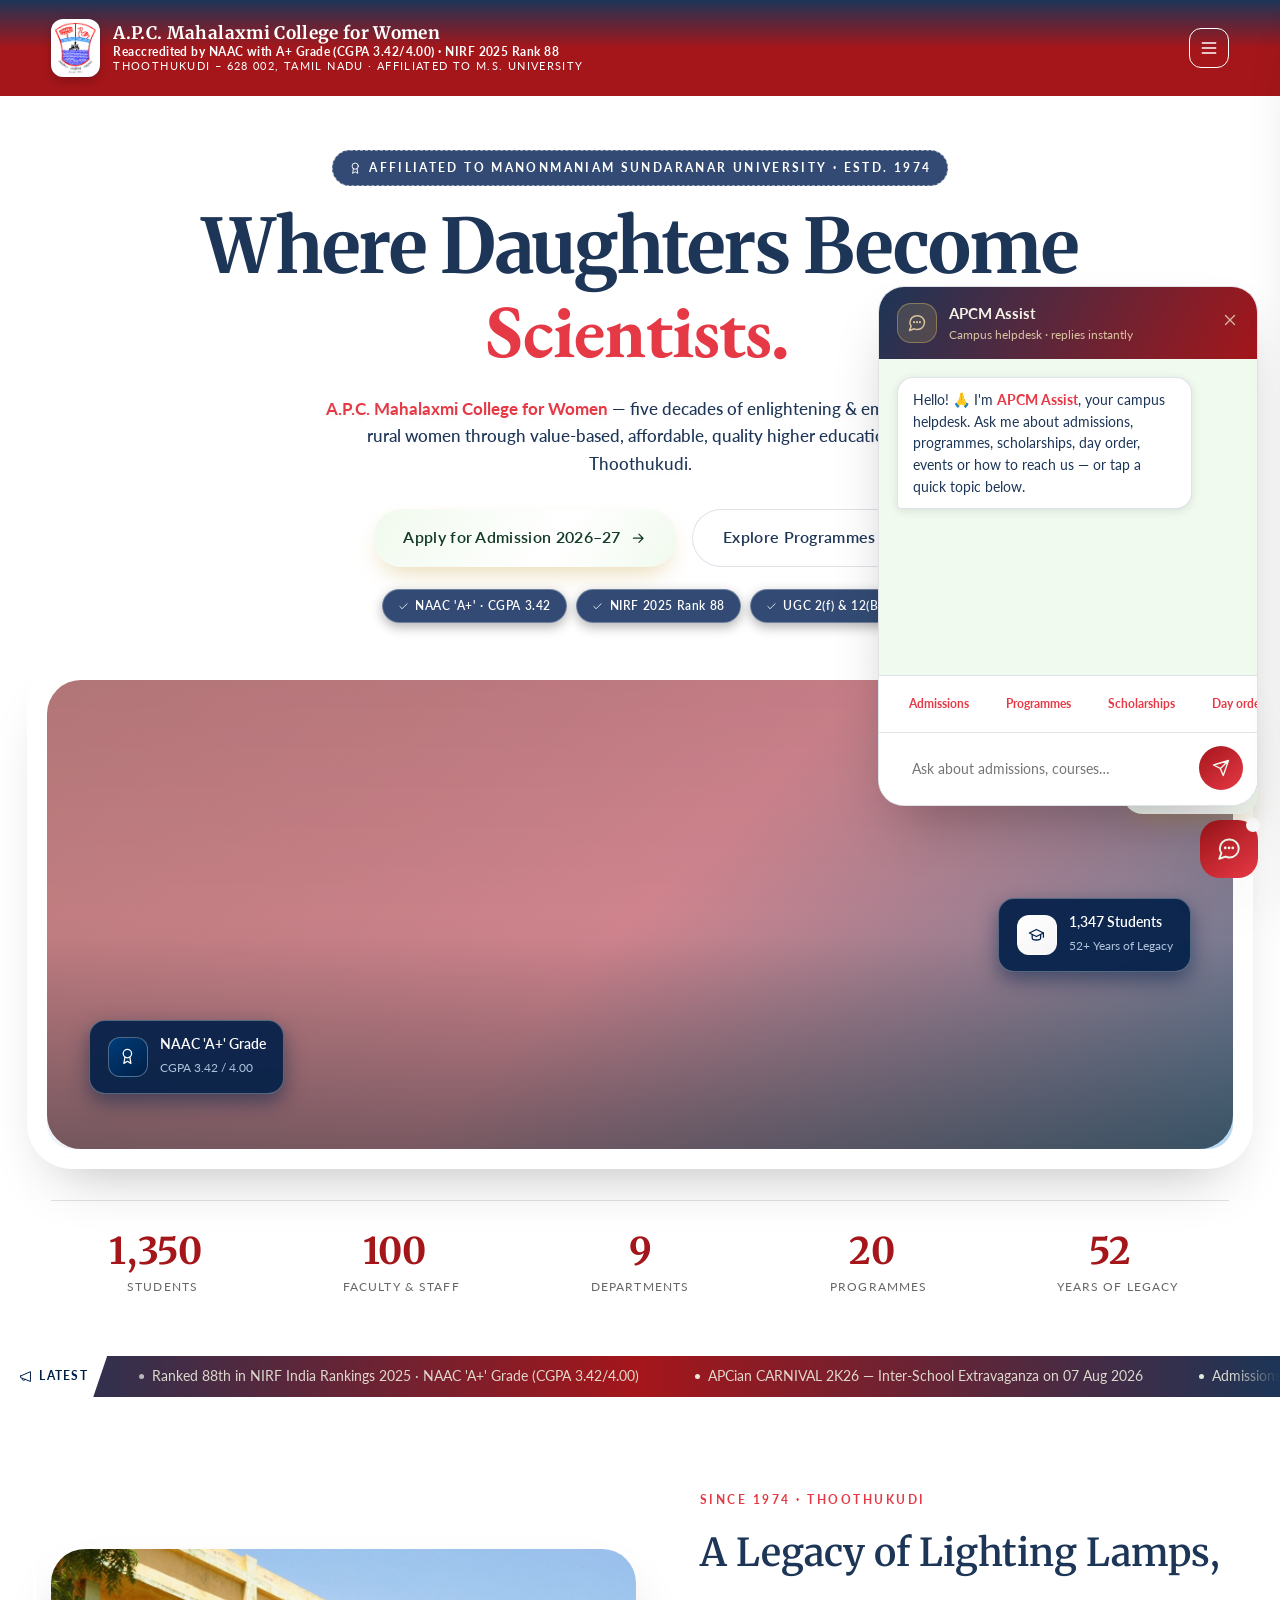
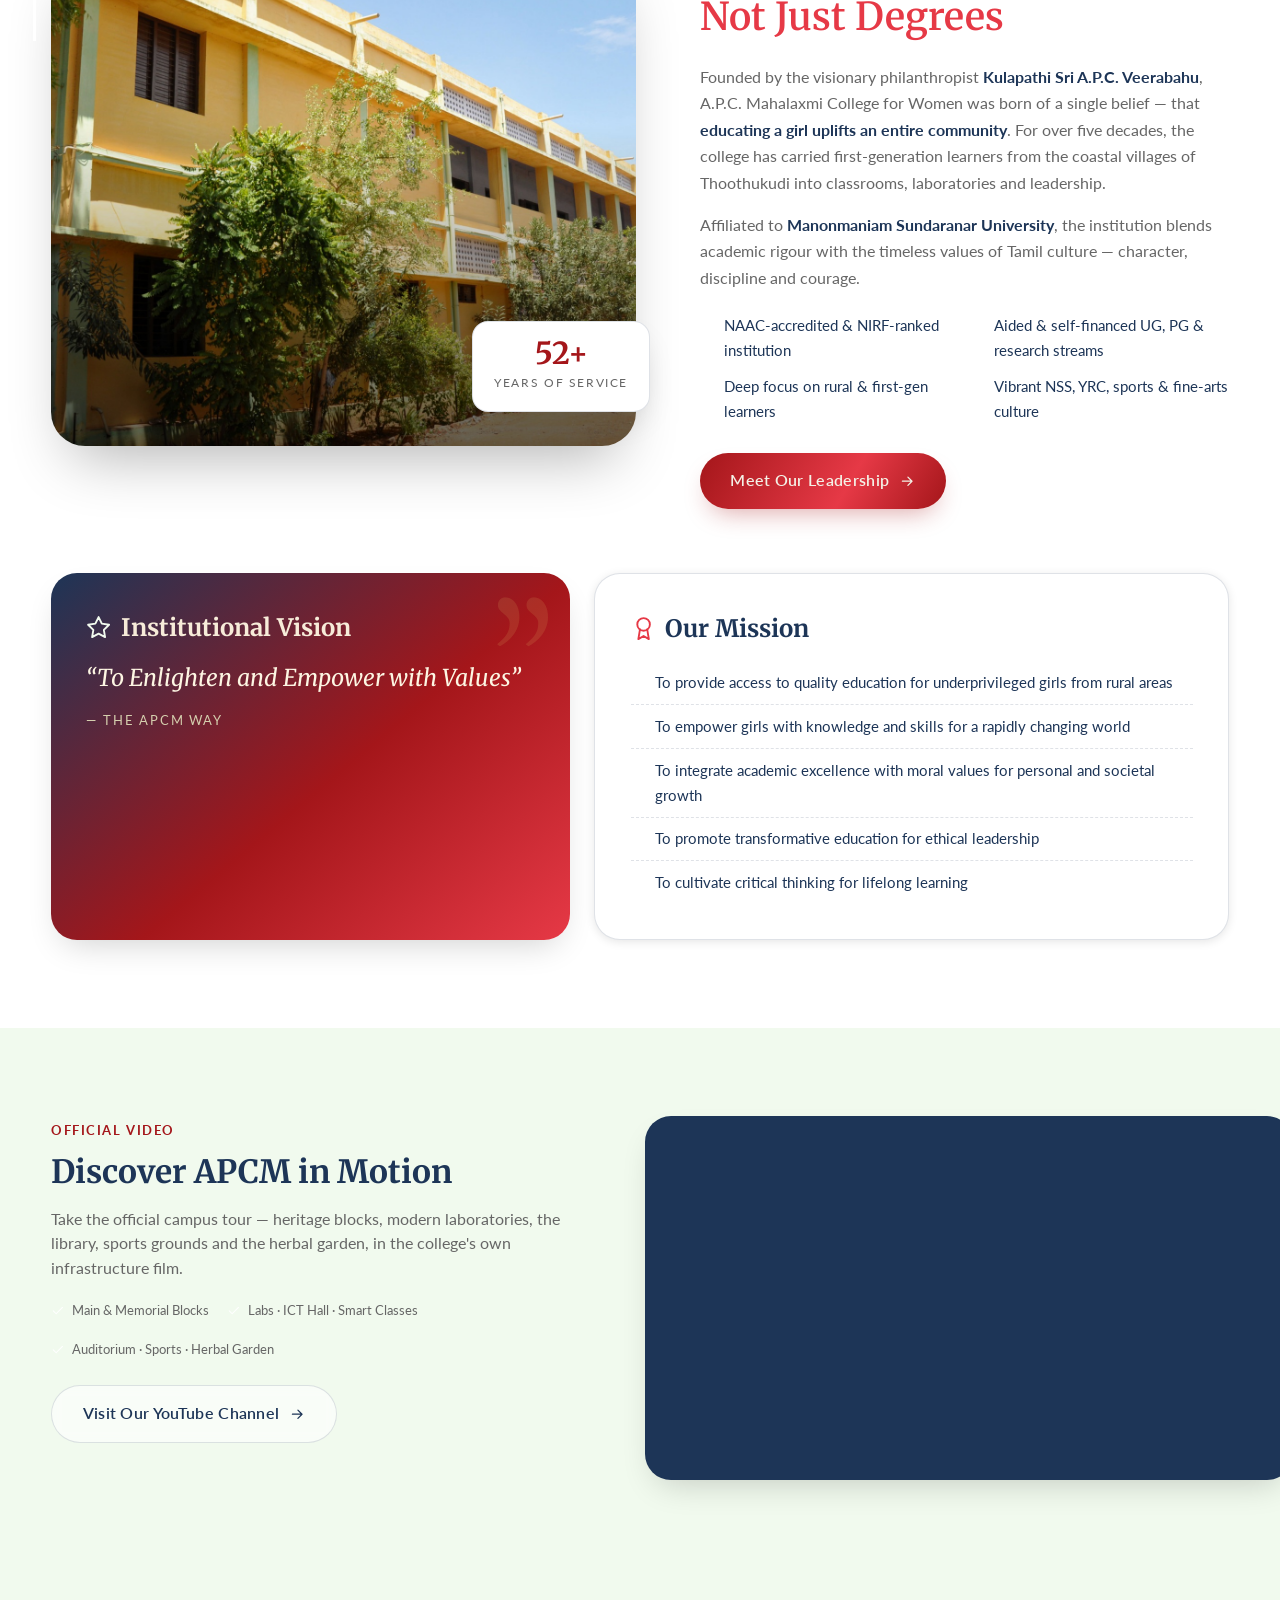
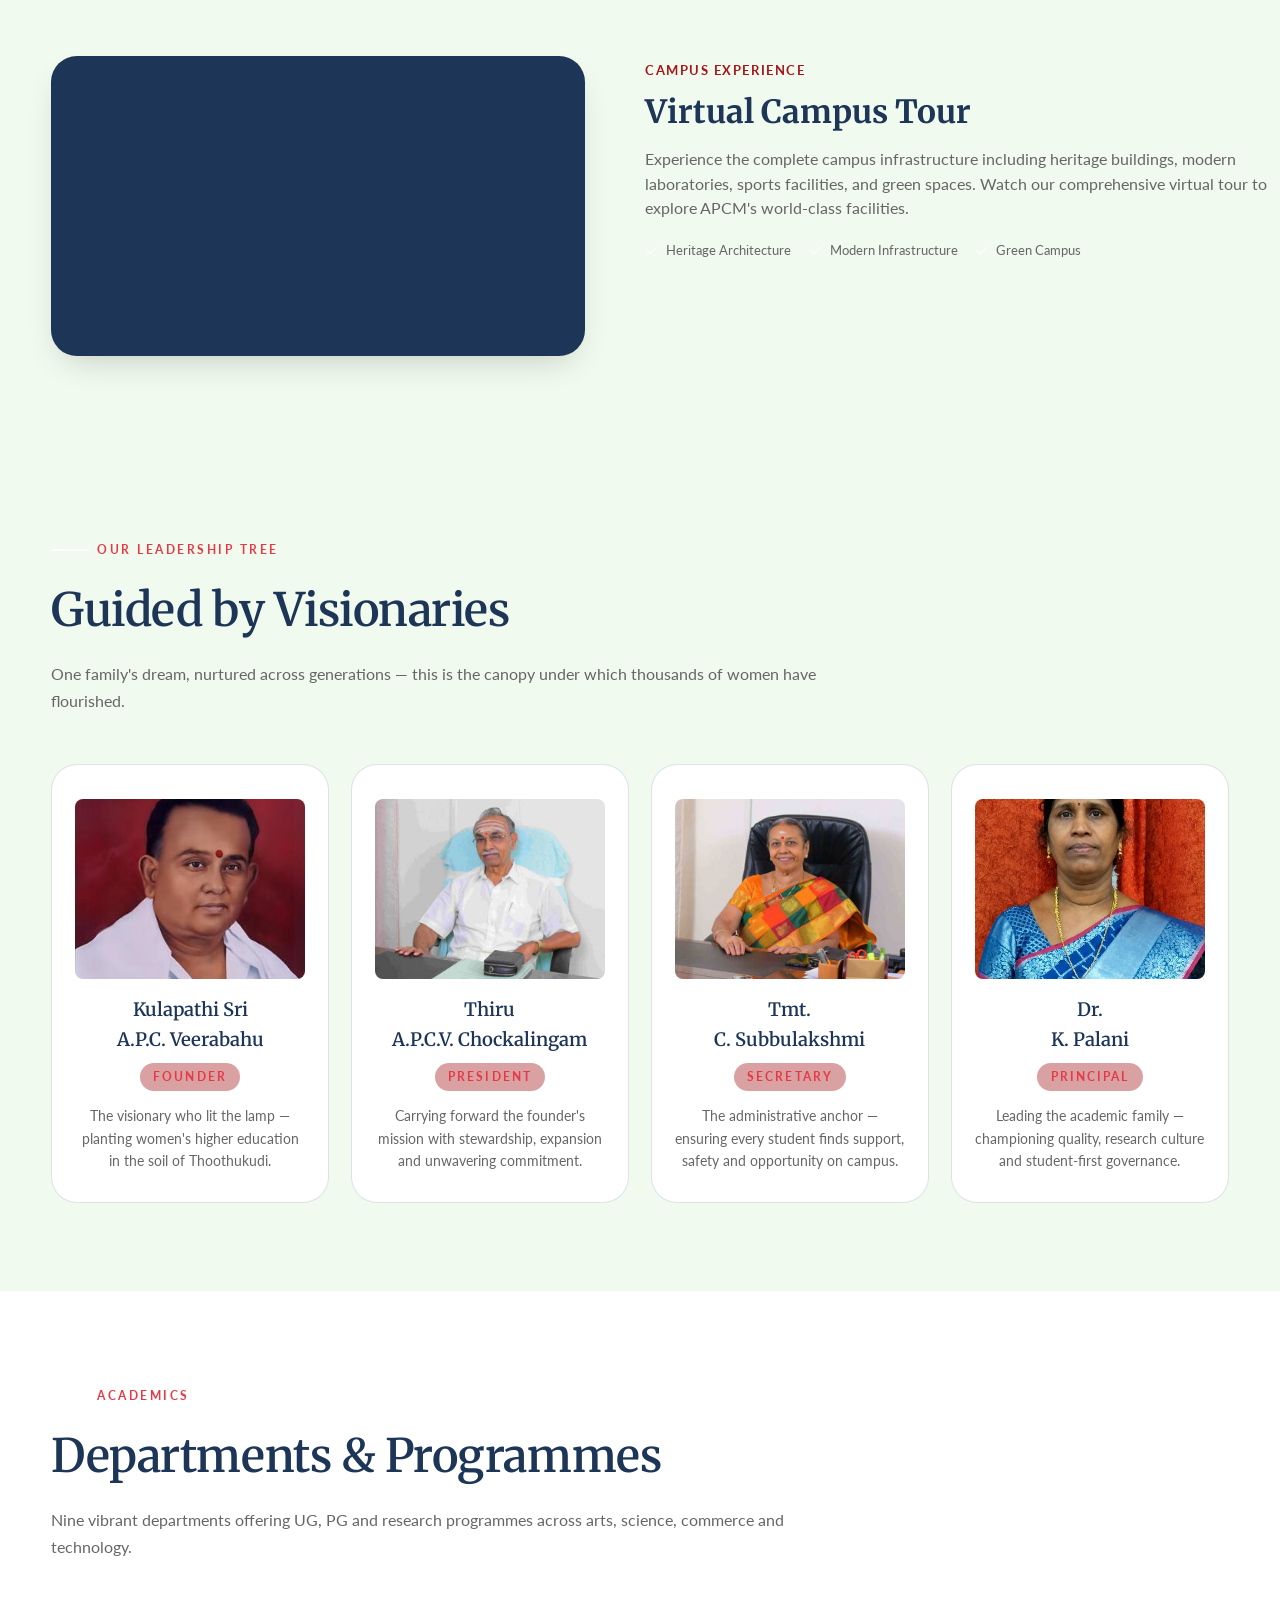
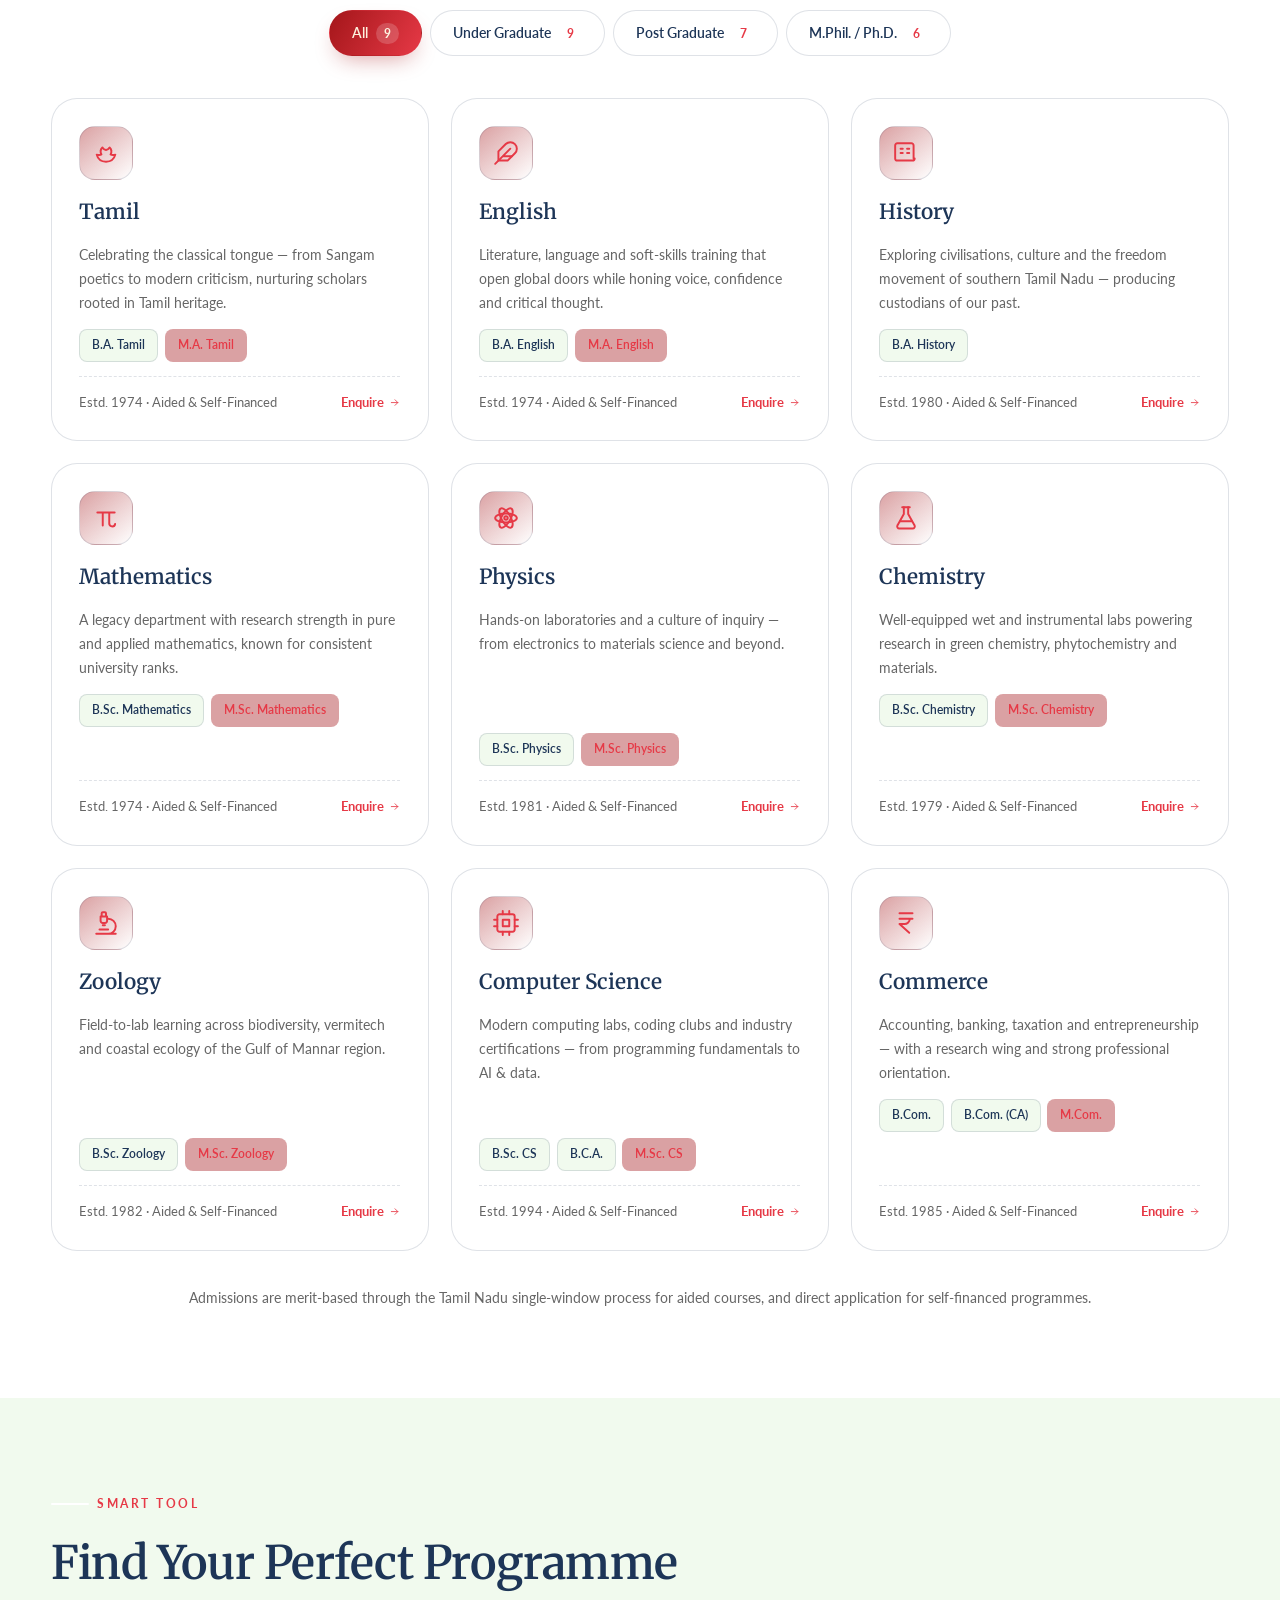
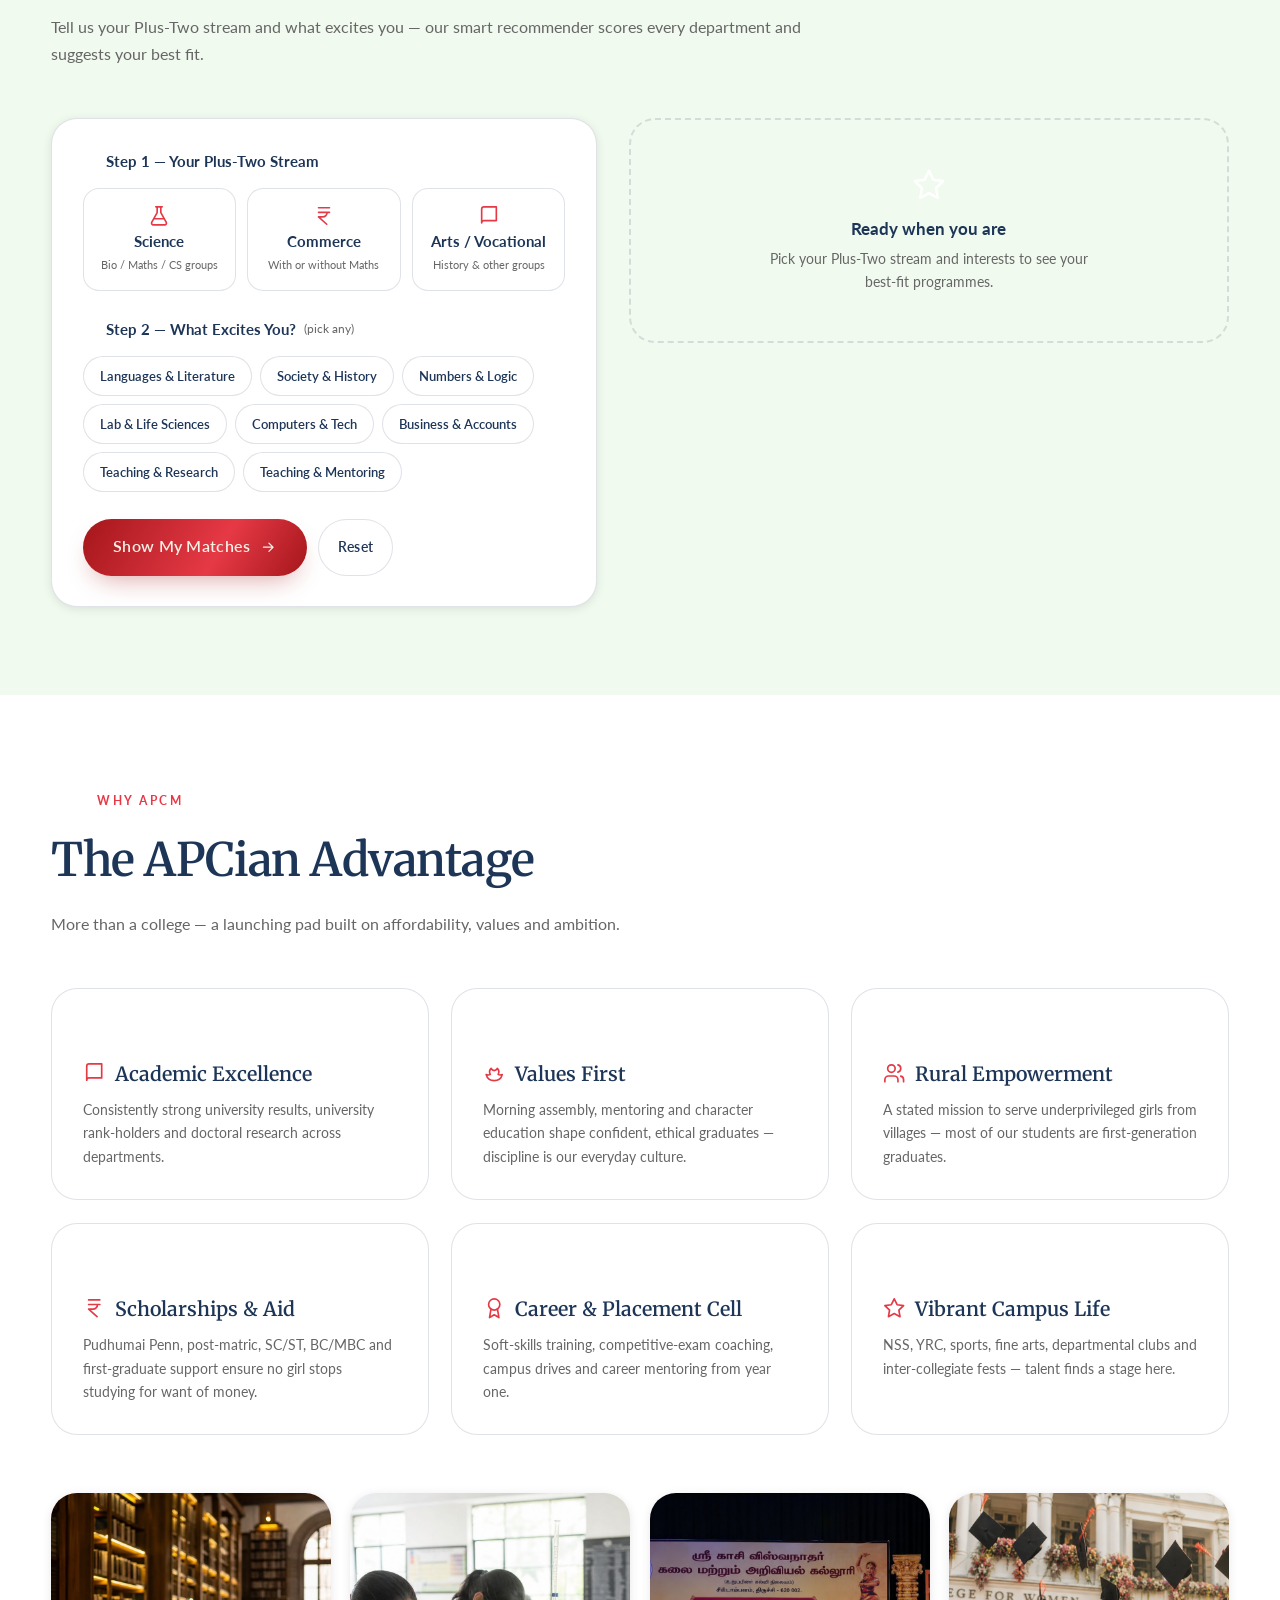
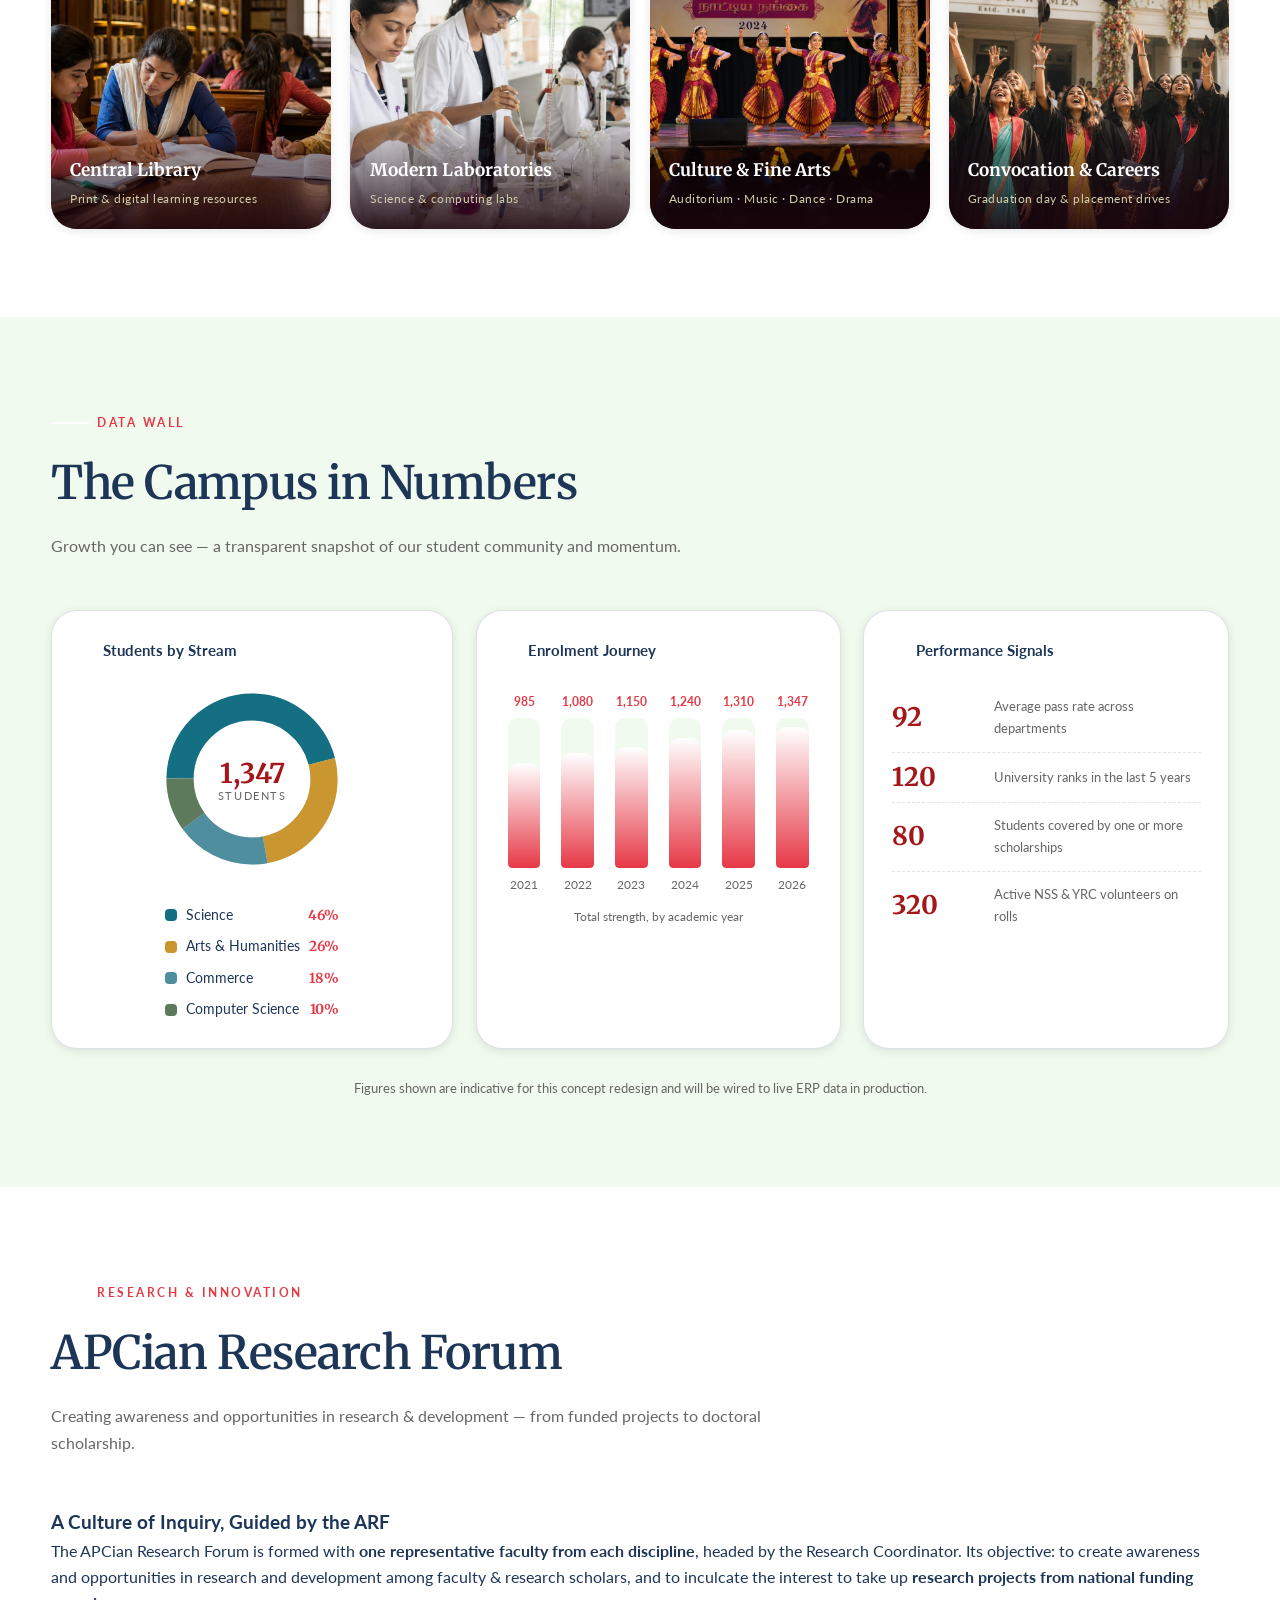
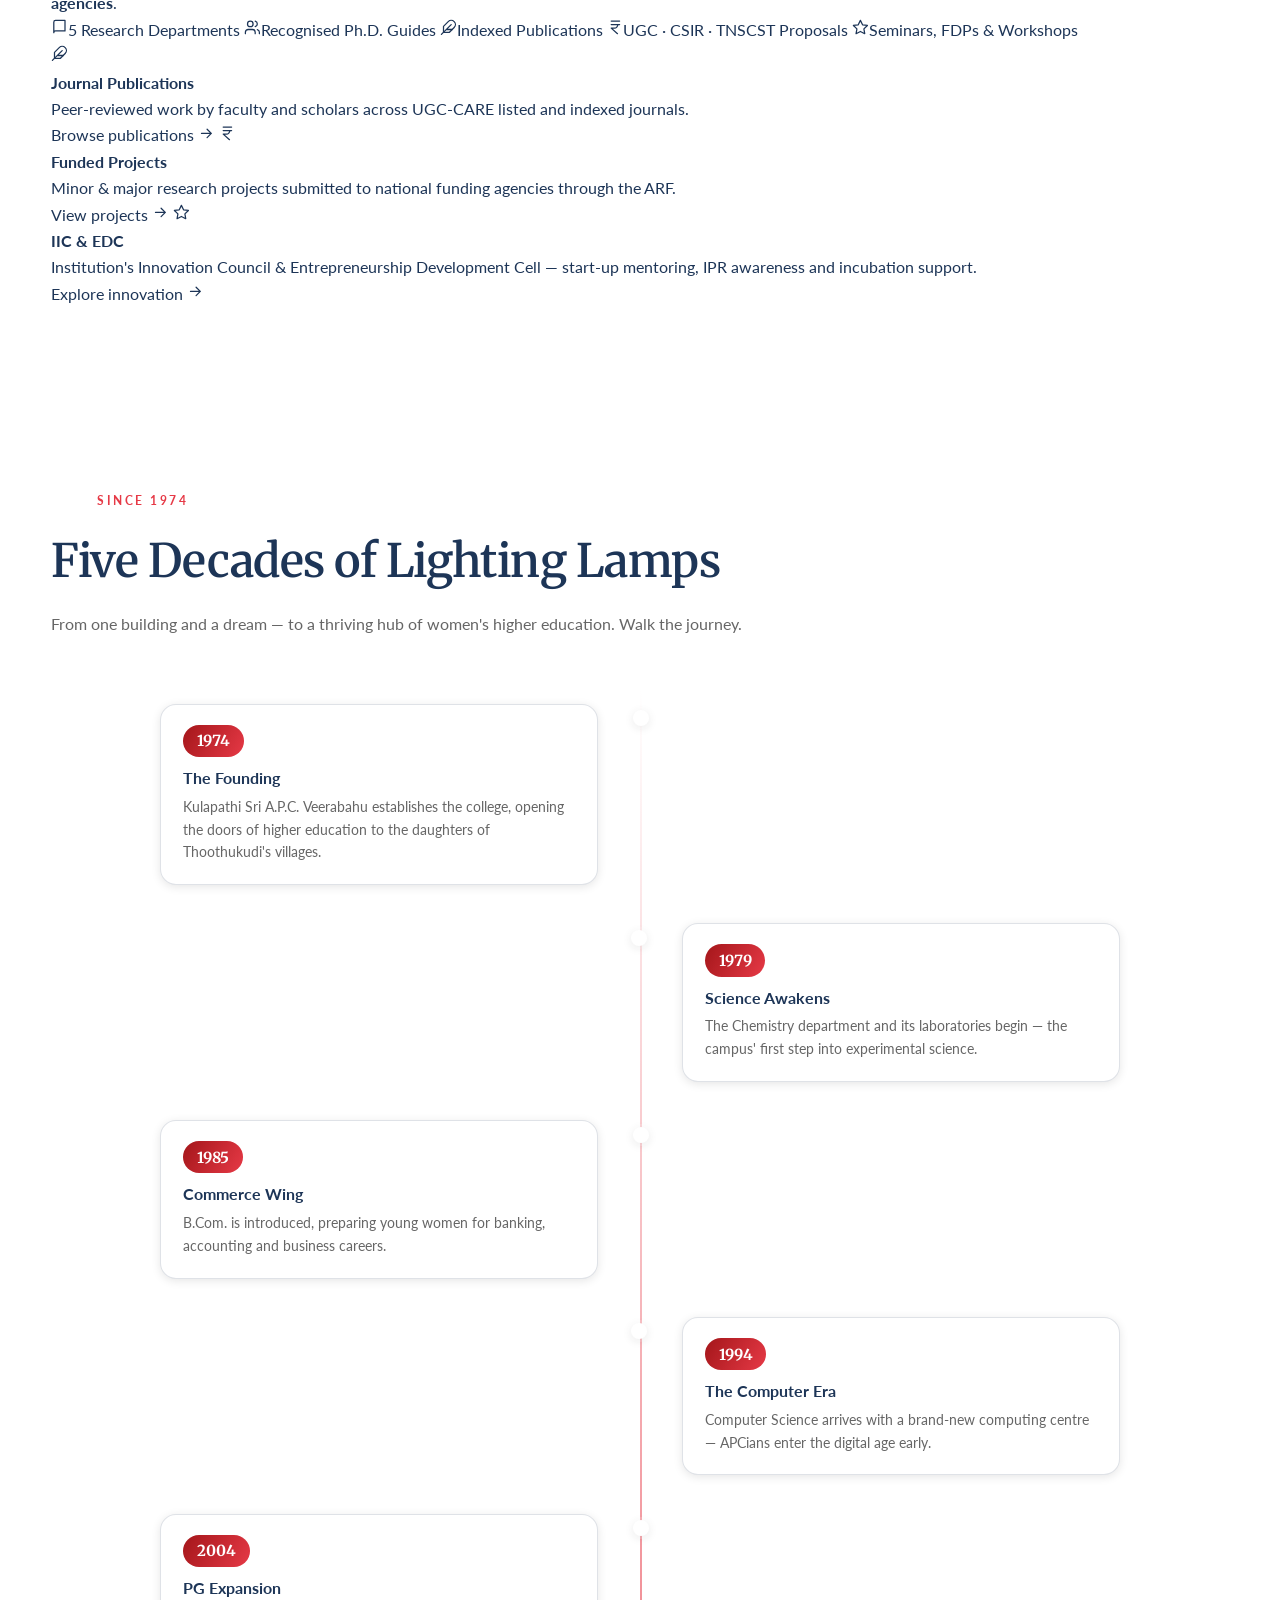
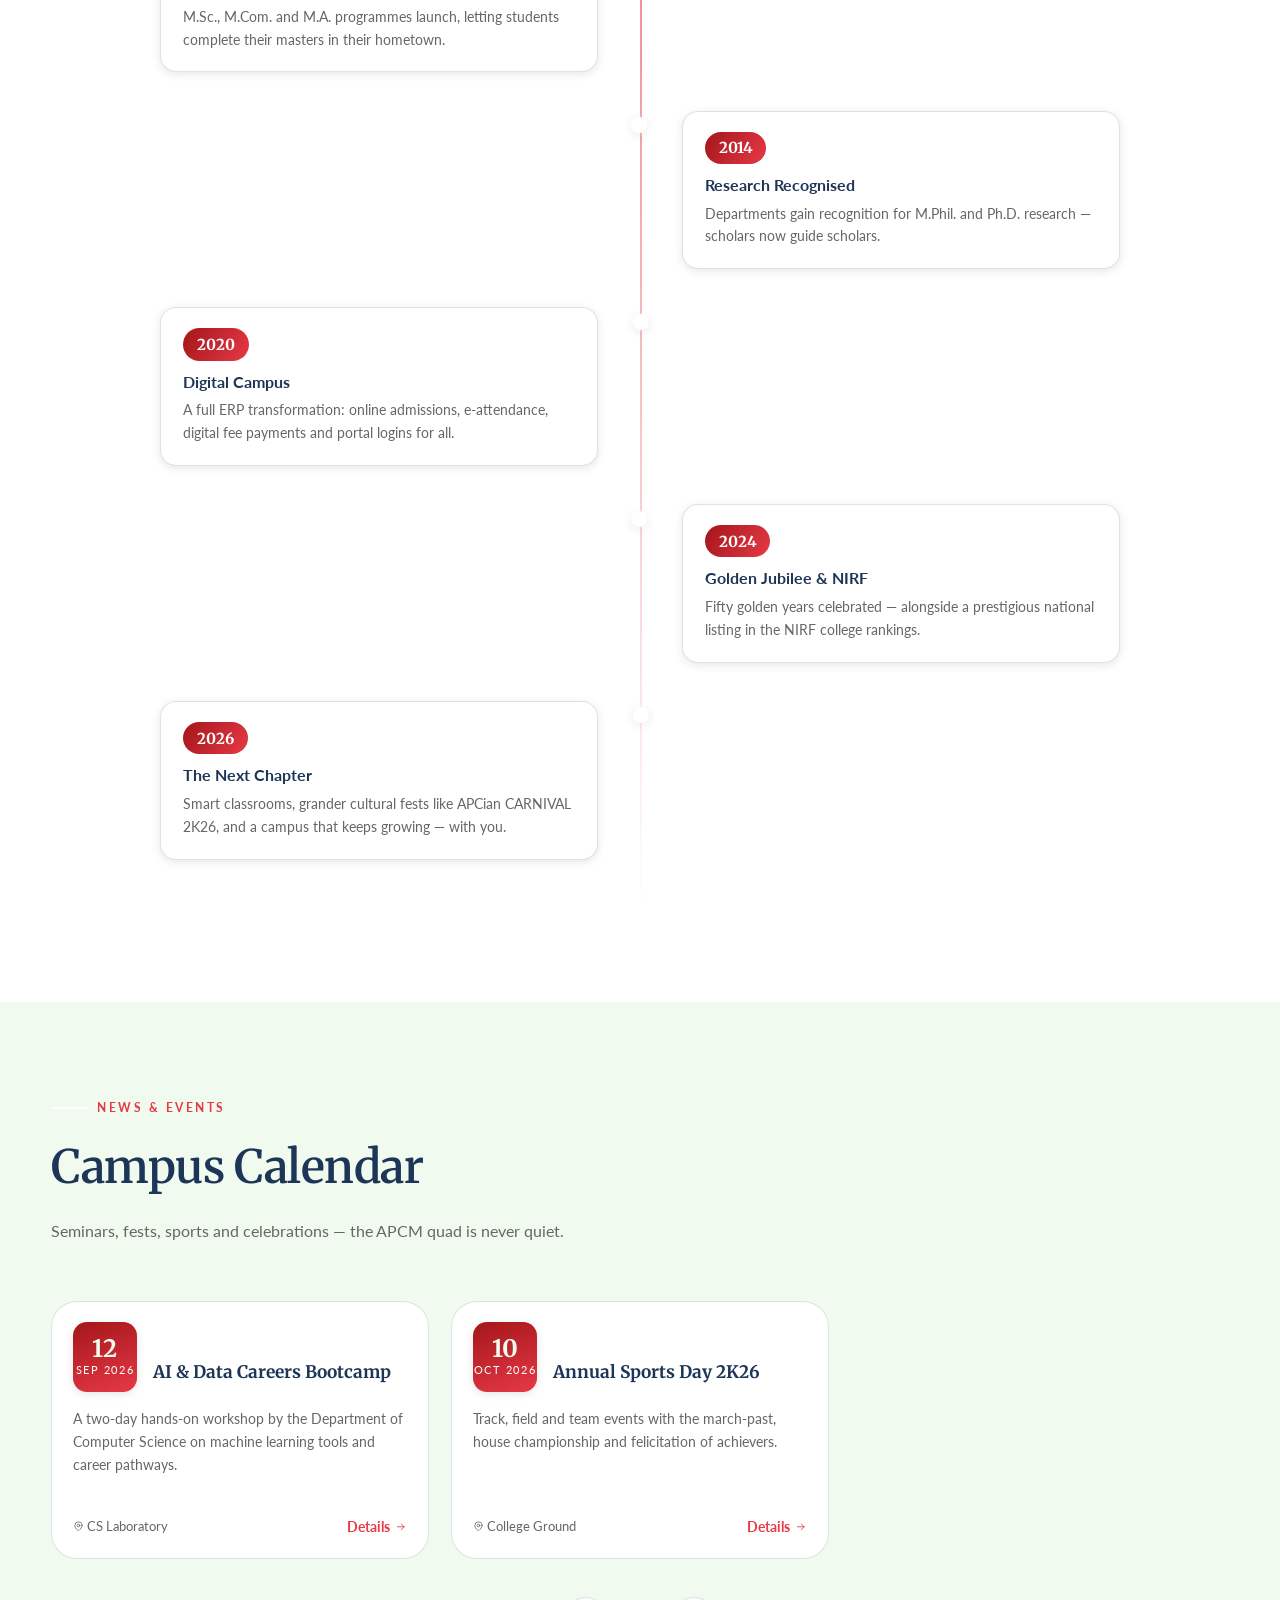
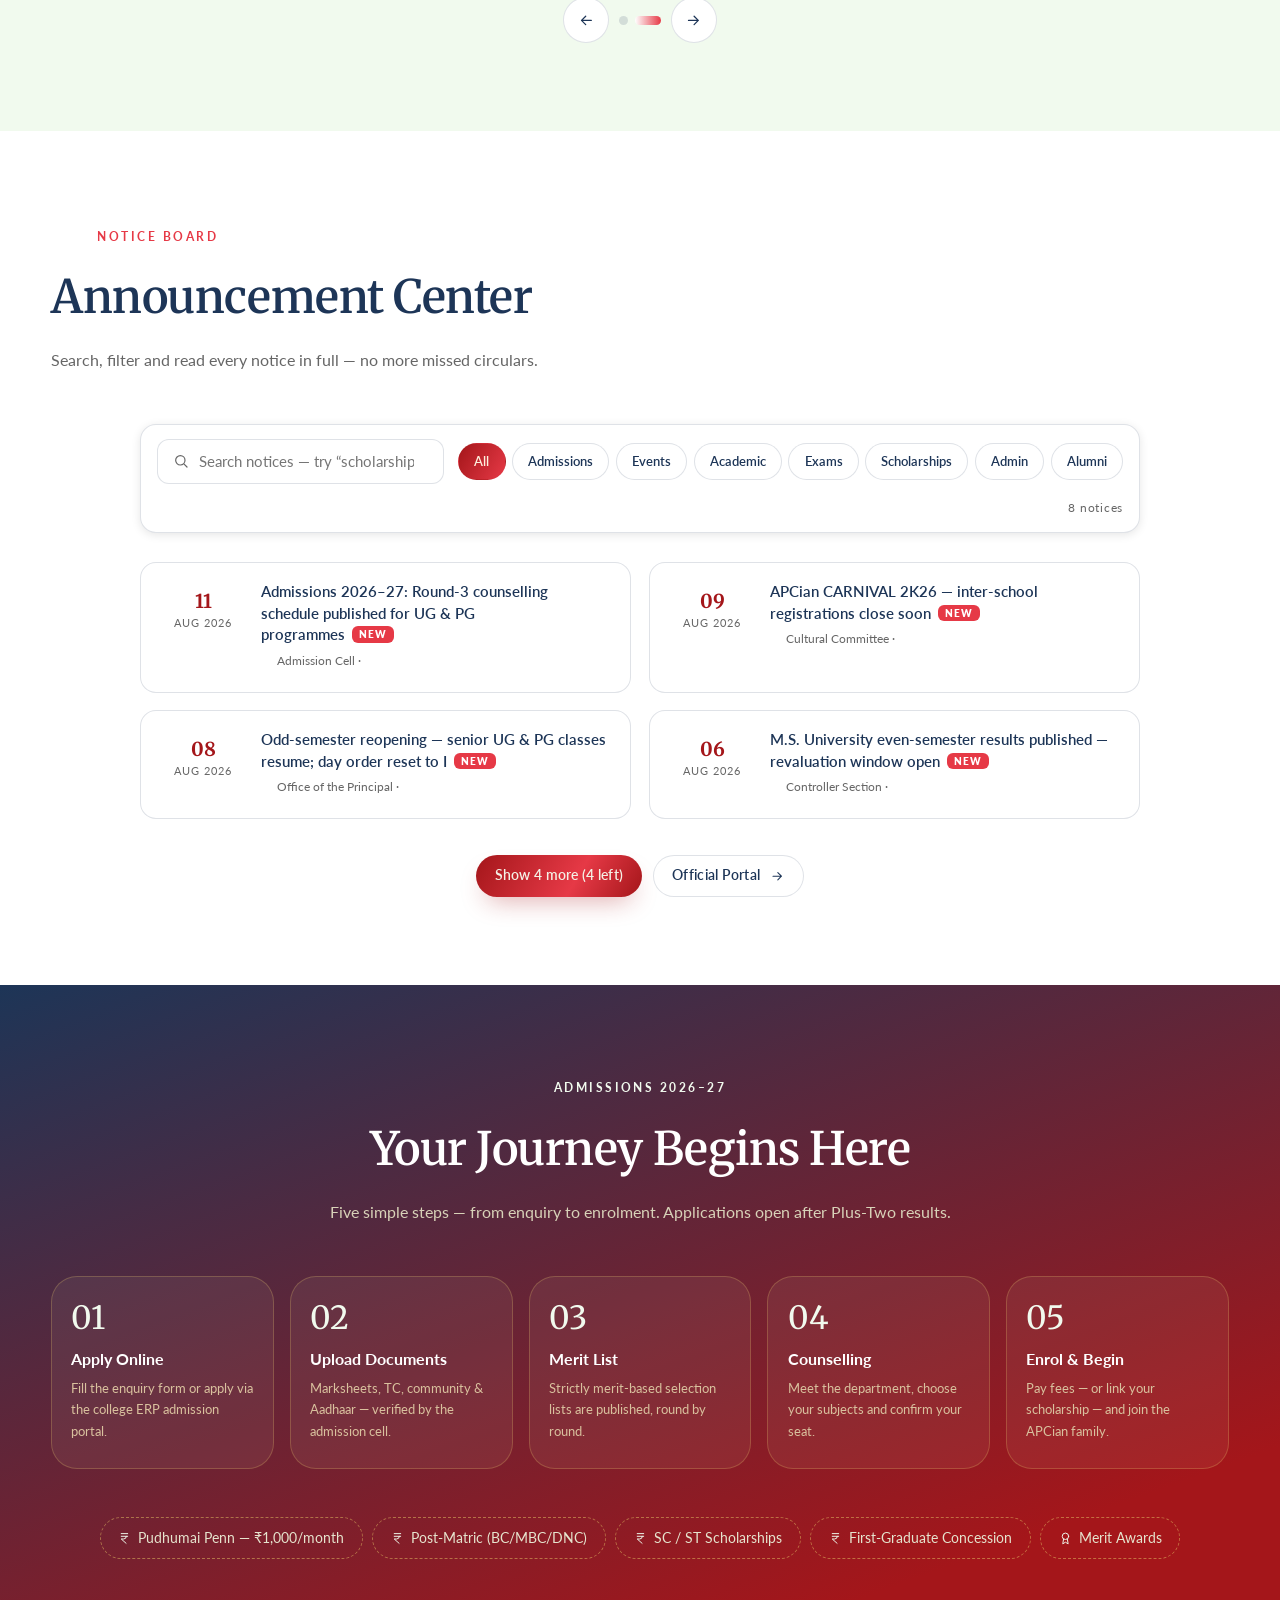
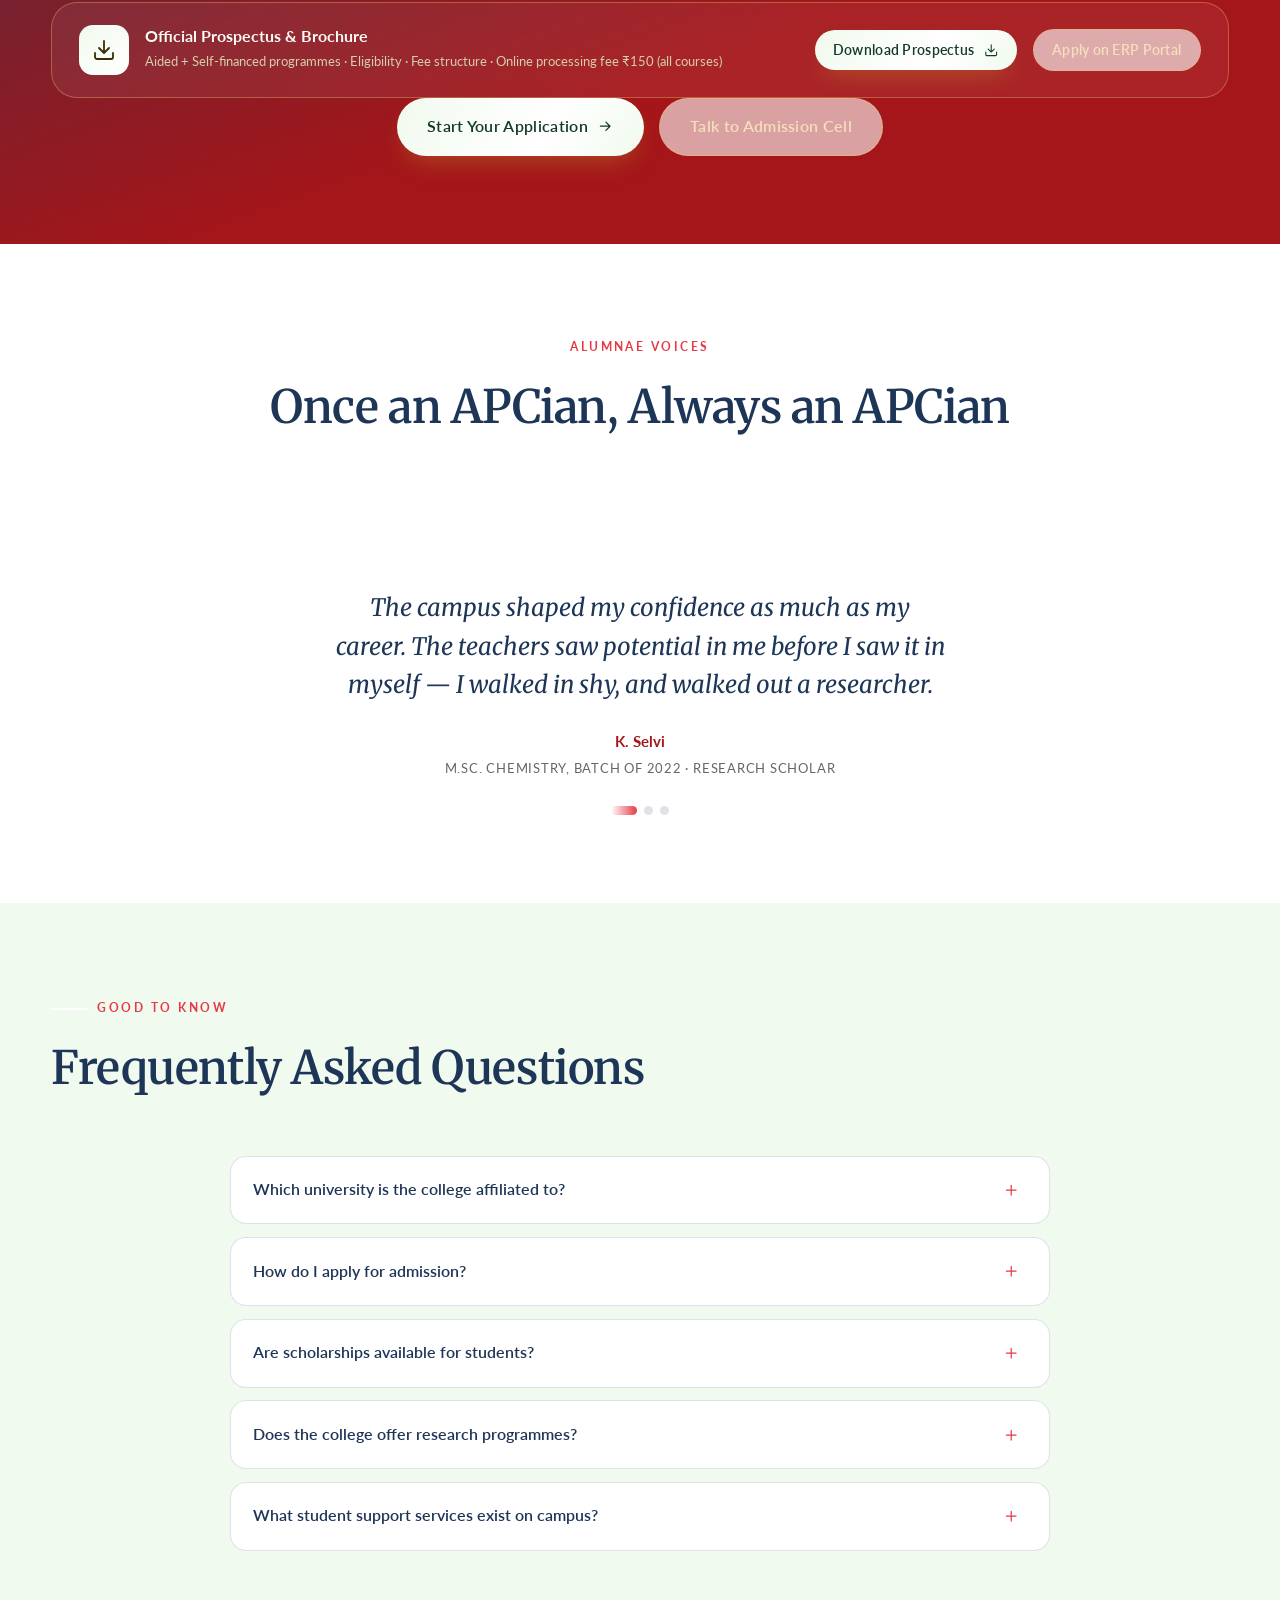
==== commit 91b0be31: "remove sections in header and footer" ====
--- a/index.html
+++ b/index.html
@@ -97,29 +97,7 @@
 
 <!-- ============ HEADER ============ -->
 <header class="site-header">
-  <div class="topbar">
-    <div class="container">
-      <div class="tb-left">
-        <a href="tel:+914612345655"><svg class="icon"><use href="#i-phone"/></svg>0461-2345655</a>
-        <a href="mailto:principal@apcmcollege.ac.in"><svg class="icon"><use href="#i-mail"/></svg>principal@apcmcollege.ac.in</a>
-      </div>
-      <nav class="tb-links" aria-label="Quick links">
-        <a href="https://www.apcmcollege.ac.in/naac/index.html" target="_blank" rel="noopener">NAAC</a>
-        <a href="https://www.apcmcollege.ac.in/nirf" target="_blank" rel="noopener">NIRF</a>
-        <a href="https://www.apcmcollege.ac.in/naac/index.html" target="_blank" rel="noopener">IQAC</a>
-        <a href="https://www.apcmcollege.ac.in/academic-calendar" target="_blank" rel="noopener">Calendar</a>
-        <a href="https://www.apcmcollege.ac.in/grievance" target="_blank" rel="noopener">Grievance</a>
-        <a href="https://www.apcmcollege.ac.in/#" target="_blank" rel="noopener">Feedback</a>
-      </nav>
-      <div class="tb-portals">
-        <a href="https://portal.apcmcollege.ac.in/" target="_blank" rel="noopener"><svg class="icon"><use href="#i-globe"/></svg><span>ERP</span></a>
-        <a href="https://portal.apcmcollege.ac.in/mob/#/stu/login" target="_blank" rel="noopener"><svg class="icon"><use href="#i-grad"/></svg><span>Student</span></a>
-        <a href="https://portal.apcmcollege.ac.in/mob/#/staff/login" target="_blank" rel="noopener"><svg class="icon"><use href="#i-users"/></svg><span>Staff</span></a>
-      </div>
-    </div>
-  </div>
-
-  <div class="navbar">
+<div class="navbar">
     <div class="container">
       <a href="#home" class="brand" aria-label="APCM College home">
         <img src="apcm-redesign/assets/apcm-logo.png" alt="APCM College crest" class="brand-logo">
@@ -157,7 +135,6 @@
 <section class="hero" id="home">
   <div class="container">
     <div class="hero-center">
-      <div class="dayorder hero-pill" id="dayOrder" data-reveal></div>
       <span class="hero-kick" data-reveal><svg class="icon"><use href="#i-award"/></svg> Affiliated to Manonmaniam Sundaranar University · Estd. 1974</span>
       <h1 class="hero-h1" data-reveal>Where Daughters Become
         <span class="rot"><span class="rot-track" id="rotTrack">
@@ -304,25 +281,25 @@
     </div>
     <div class="tree-grid">
       <article class="tree-card" data-reveal>
-        <div class="medallion">A.V</div>
+        <img src="apcm-redesign/assets/founder-1-300x270.jpg" alt="Kulapathi Sri A.P.C. Veerabahu" style="width:100%;height:180px;object-fit:cover;border-radius:8px;margin-bottom:1rem;">
         <h3>Kulapathi Sri <br>A.P.C. Veerabahu</h3>
         <span class="lk-role">Founder</span>
         <p>The visionary who lit the lamp — planting women's higher education in the soil of Thoothukudi.</p>
       </article>
       <article class="tree-card" data-reveal>
-        <div class="medallion">A.C</div>
+        <img src="apcm-redesign/assets/President-1-300x270.jpg" alt="Thiru A.P.C.V. Chockalingam" style="width:100%;height:180px;object-fit:cover;border-radius:8px;margin-bottom:1rem;">
         <h3>Thiru <br>A.P.C.V. Chockalingam</h3>
         <span class="lk-role">President</span>
         <p>Carrying forward the founder's mission with stewardship, expansion and unwavering commitment.</p>
       </article>
       <article class="tree-card" data-reveal>
-        <div class="medallion">C.S</div>
+        <img src="apcm-redesign/assets/Secretary-1-300x270.jpg" alt="Tmt. C. Subbulakshmi" style="width:100%;height:180px;object-fit:cover;border-radius:8px;margin-bottom:1rem;">
         <h3>Tmt. <br>C. Subbulakshmi</h3>
         <span class="lk-role">Secretary</span>
         <p>The administrative anchor — ensuring every student finds support, safety and opportunity on campus.</p>
       </article>
       <article class="tree-card" data-reveal>
-        <div class="medallion">K.P</div>
+        <img src="apcm-redesign/assets/principal-compressed.png" alt="Dr. K. Palani" style="width:100%;height:180px;object-fit:cover;border-radius:8px;margin-bottom:1rem;">
         <h3>Dr. <br>K. Palani</h3>
         <span class="lk-role">Principal</span>
         <p>Leading the academic family — championing quality, research culture and student-first governance.</p>
@@ -792,12 +769,12 @@
         <p><svg class="icon"><use href="#i-pin"/></svg>Ettayapuram Road, Thoothukudi – 628 002</p>
         <p><svg class="icon"><use href="#i-phone"/></svg>0461-2345655</p>
         <p><svg class="icon"><use href="#i-mail"/></svg>principal@apcmcollege.ac.in</p>
-        <form id="newsForm" novalidate style="display:flex;gap:.5rem;margin-top:1rem">
-          <div class="f-group" style="flex:1;margin:0">
-            <input type="email" name="newsletter" placeholder="Your email for updates" required style="background:rgba(255,255,255,.08);border-color:rgba(255,255,255,.35);color:#ffffff">
-            <span class="f-hint">Valid email needed.</span>
-          </div>
-          <button class="btn btn-gold btn-sm" type="submit" aria-label="Subscribe"><svg class="icon"><use href="#i-arrow"/></svg></button>
+        <form id="newsForm" novalidate style="display:flex;gap:0.3rem;margin-top:0.8rem;">
+          <div class="f-group" style="flex:1;margin:0;">
+            <input type="email" name="newsletter" placeholder="Your email" required style="background:rgba(255,255,255,.08);border-color:rgba(255,255,255,.35);color:#ffffff;font-size:0.85rem;padding:0.4rem 0.6rem;">
+            <span class="f-hint" style="font-size:0.7rem;">Valid email needed.</span>
+          </div>
+          <button class="btn btn-gold btn-sm" type="submit" aria-label="Subscribe" style="padding:0.4rem 0.8rem;"><svg class="icon"><use href="#i-arrow"/></svg></button>
         </form>
       </div>
     </div>
--- a/apcm-redesign/css/style.css
+++ b/apcm-redesign/css/style.css
@@ -984,7 +984,7 @@
 
 /* ---------- 24. APCM ASSIST CHATBOT ---------- */
 #botFab{
-  position:fixed;left:22px;bottom:22px;width:58px;height:58px;border-radius:20px;z-index:850;
+  position:fixed;right:22px;bottom:22px;width:58px;height:58px;border-radius:20px;z-index:850;
   background:linear-gradient(140deg,var(--maroon),var(--maroon-2));color:var(--gold-2);
   display:grid;place-items:center;box-shadow:var(--shadow-l);transition:.35s var(--ease);
 }
@@ -995,7 +995,7 @@
 }
 @keyframes ping{0%,100%{transform:scale(1)}50%{transform:scale(1.35)}}
 #botPanel{
-  position:fixed;left:22px;bottom:94px;z-index:860;width:min(380px,calc(100vw - 44px));
+  position:fixed;right:22px;bottom:94px;z-index:860;width:min(380px,calc(100vw - 44px));
   height:min(520px,70vh);display:flex;flex-direction:column;
   background:var(--card);border:1px solid var(--line);border-radius:var(--r-l);box-shadow:var(--shadow-l);
   opacity:0;visibility:hidden;transform:translateY(24px) scale(.96);transform-origin:bottom left;
@@ -1049,7 +1049,7 @@
   background:linear-gradient(140deg,var(--maroon),var(--maroon-2));color:var(--gold-2);transition:.25s;
 }
 #botForm button:hover{transform:scale(1.08) rotate(8deg)}
-@media(max-width:640px){#botFab{left:14px;bottom:14px}#botPanel{left:14px;bottom:82px;width:calc(100vw - 28px)}}
+@media(max-width:640px){#botFab{right:14px;bottom:14px}#botPanel{right:14px;bottom:82px;width:calc(100vw - 28px)}}
 
 /* reduced motion */
 @media (prefers-reduced-motion:reduce){
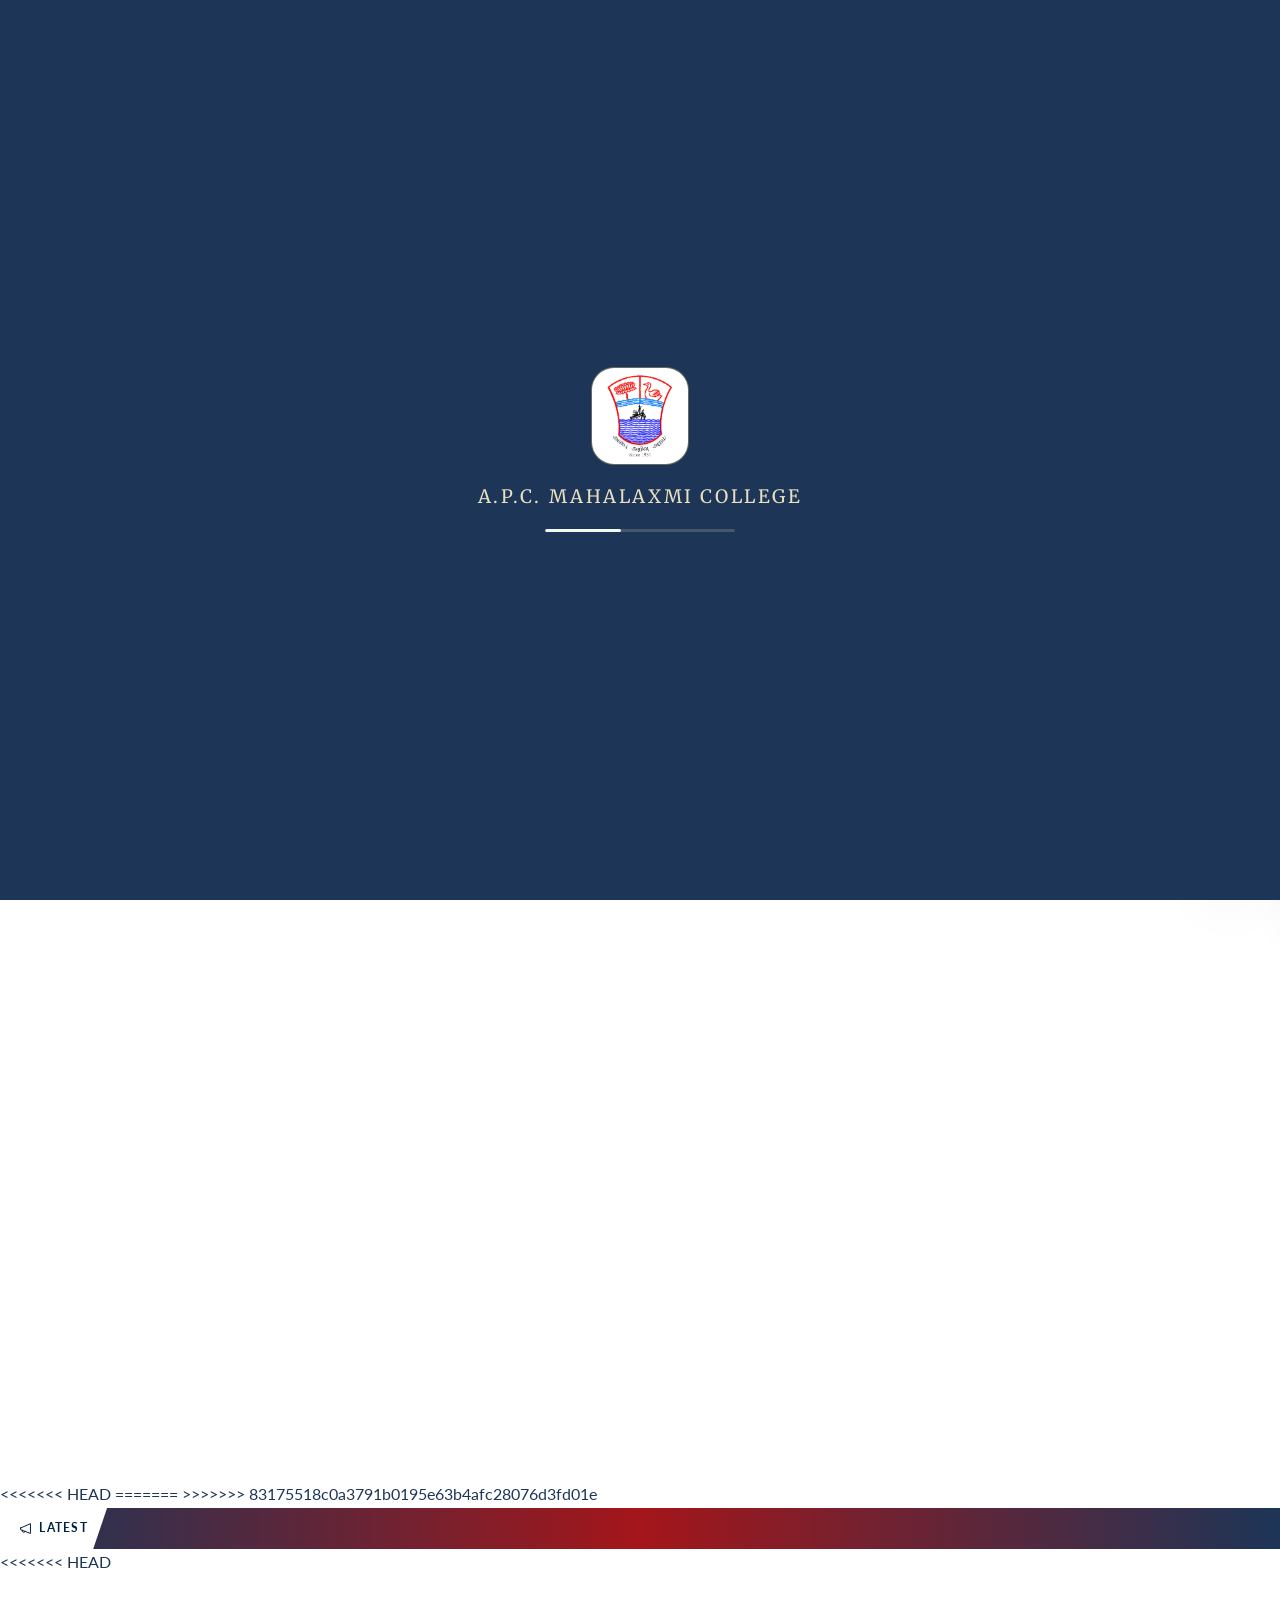
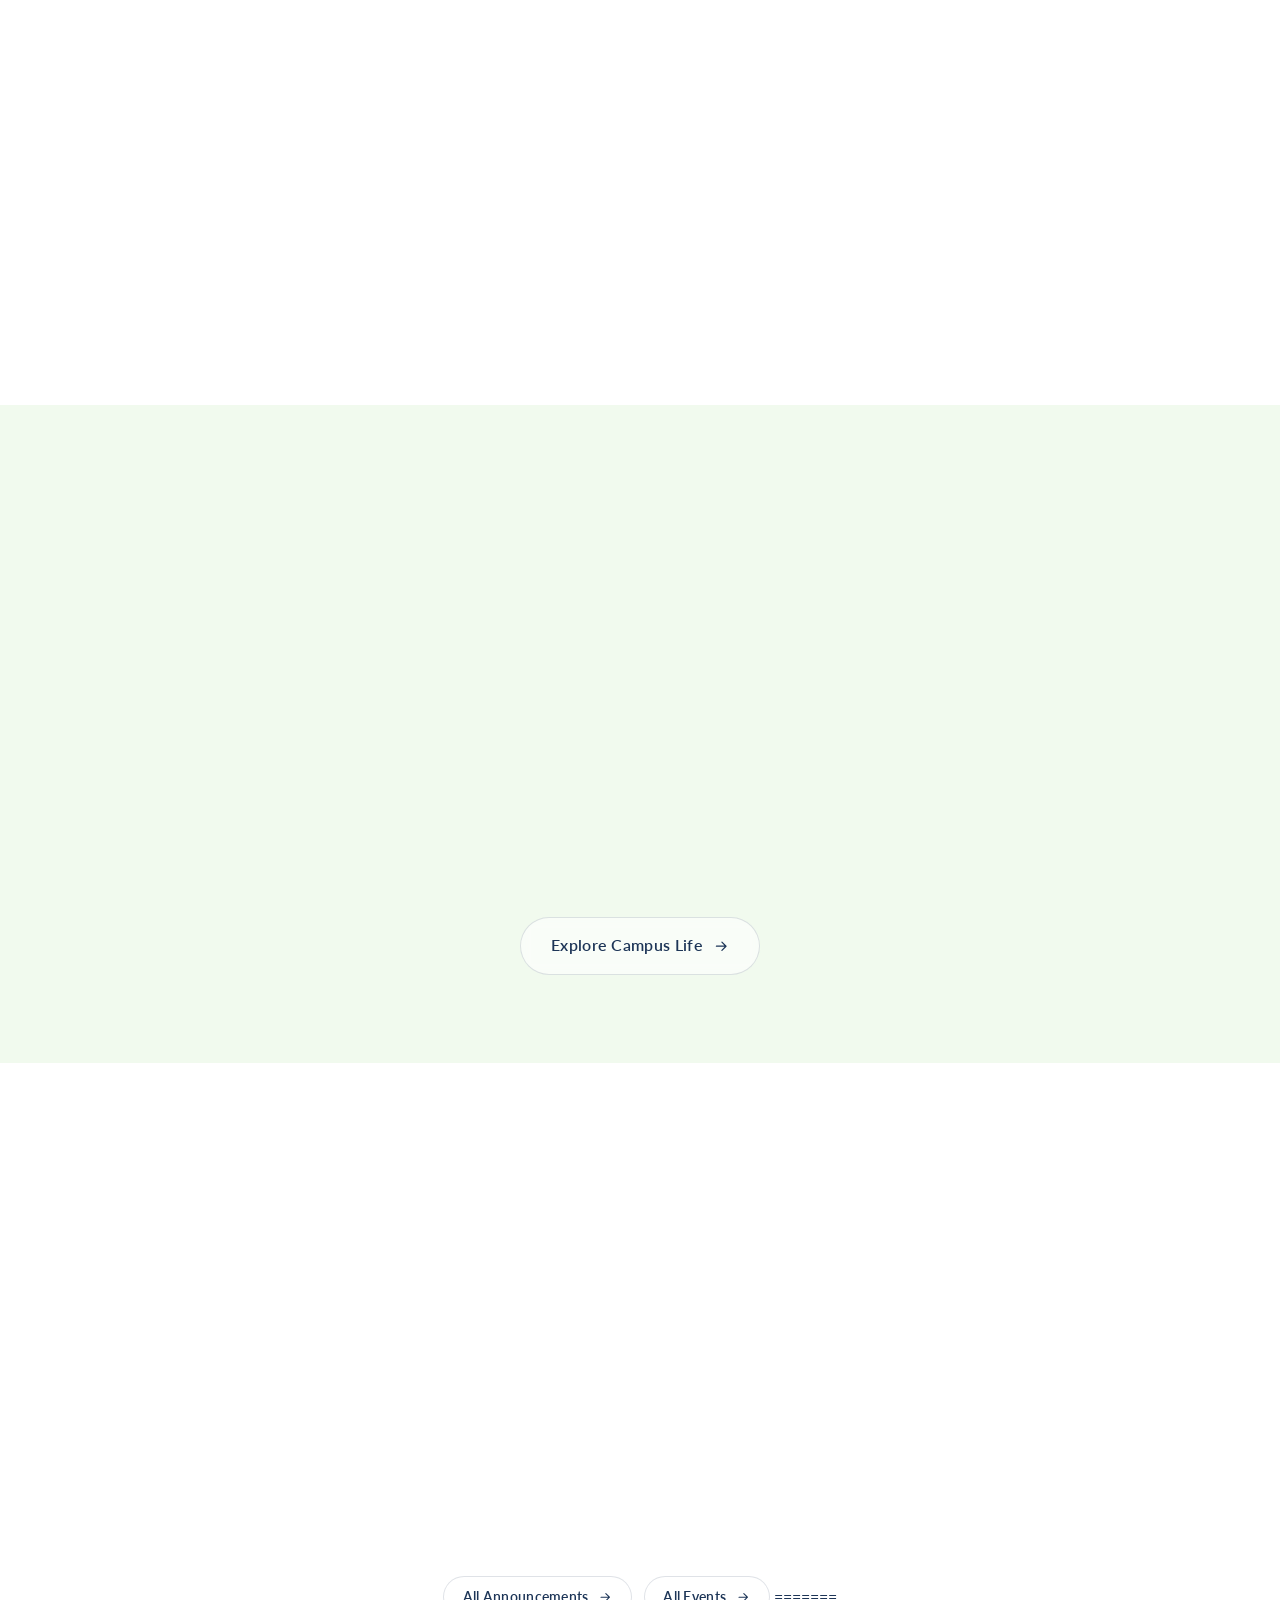
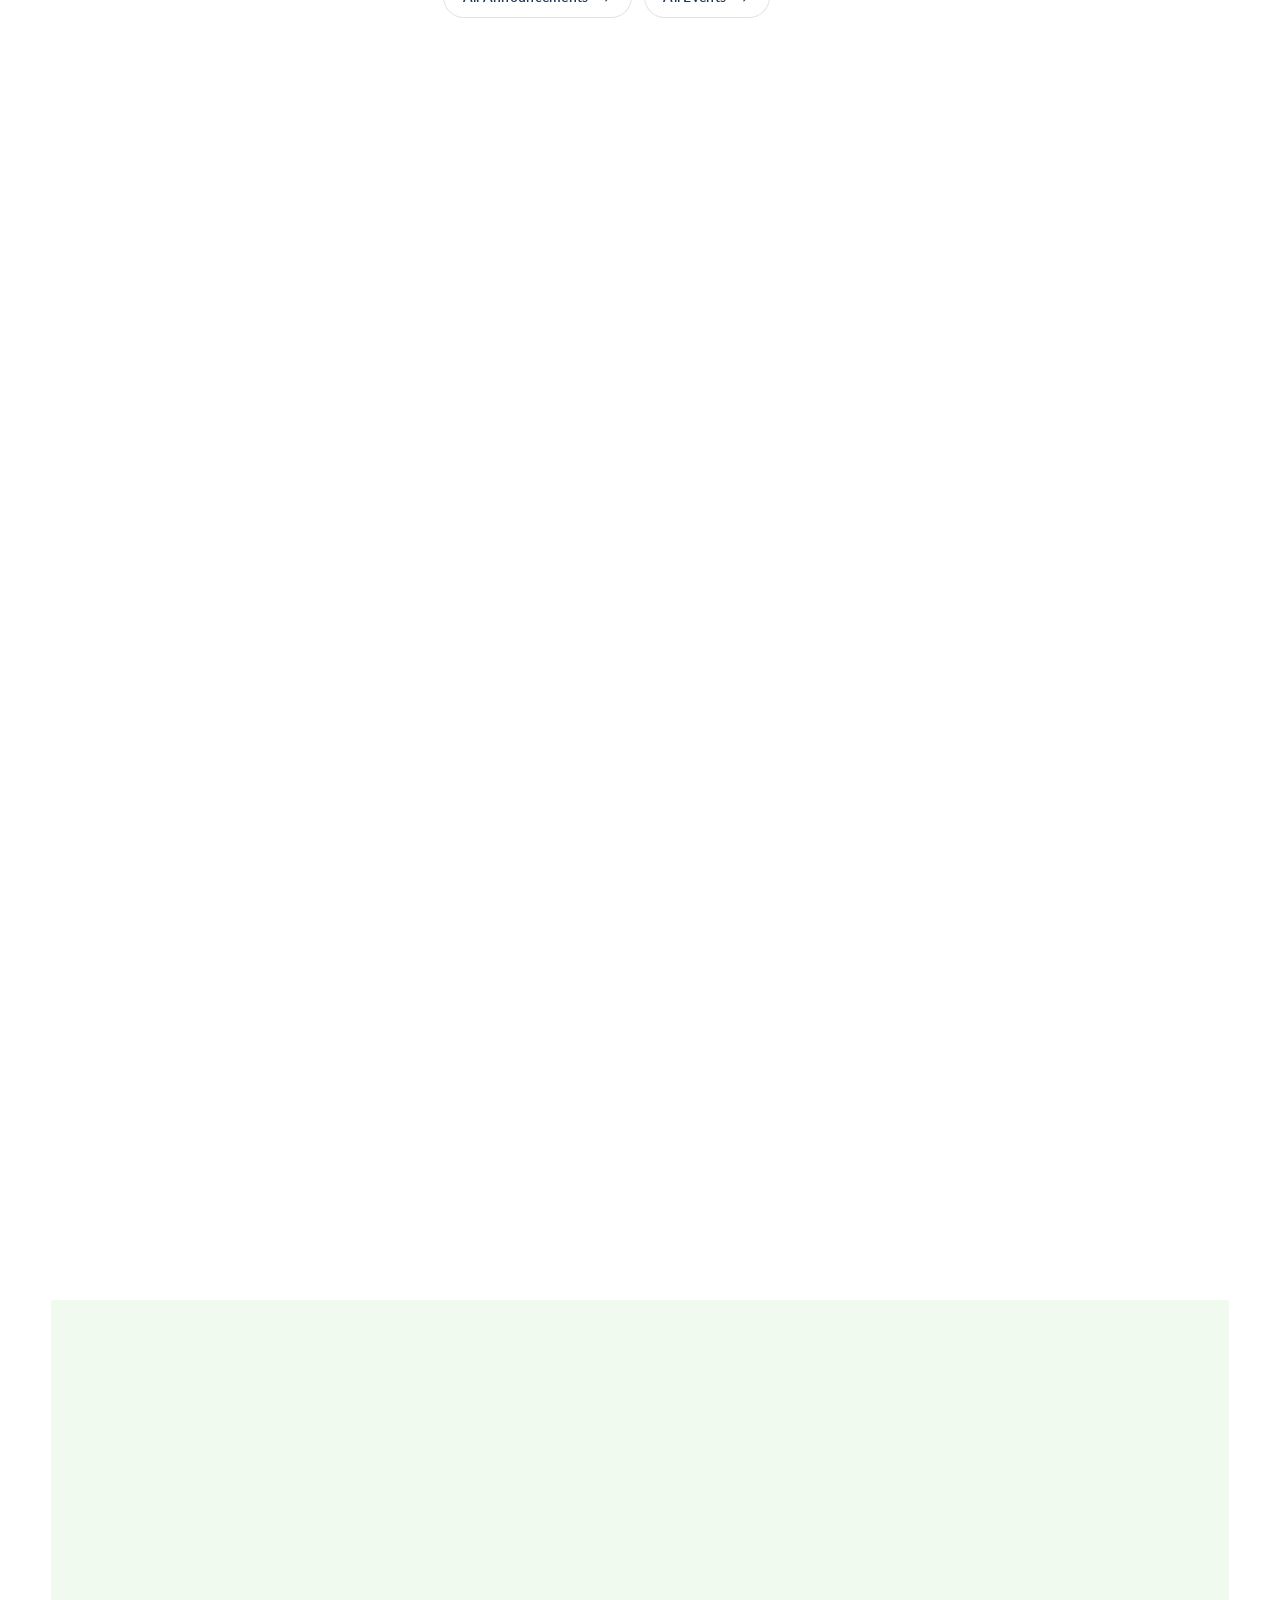
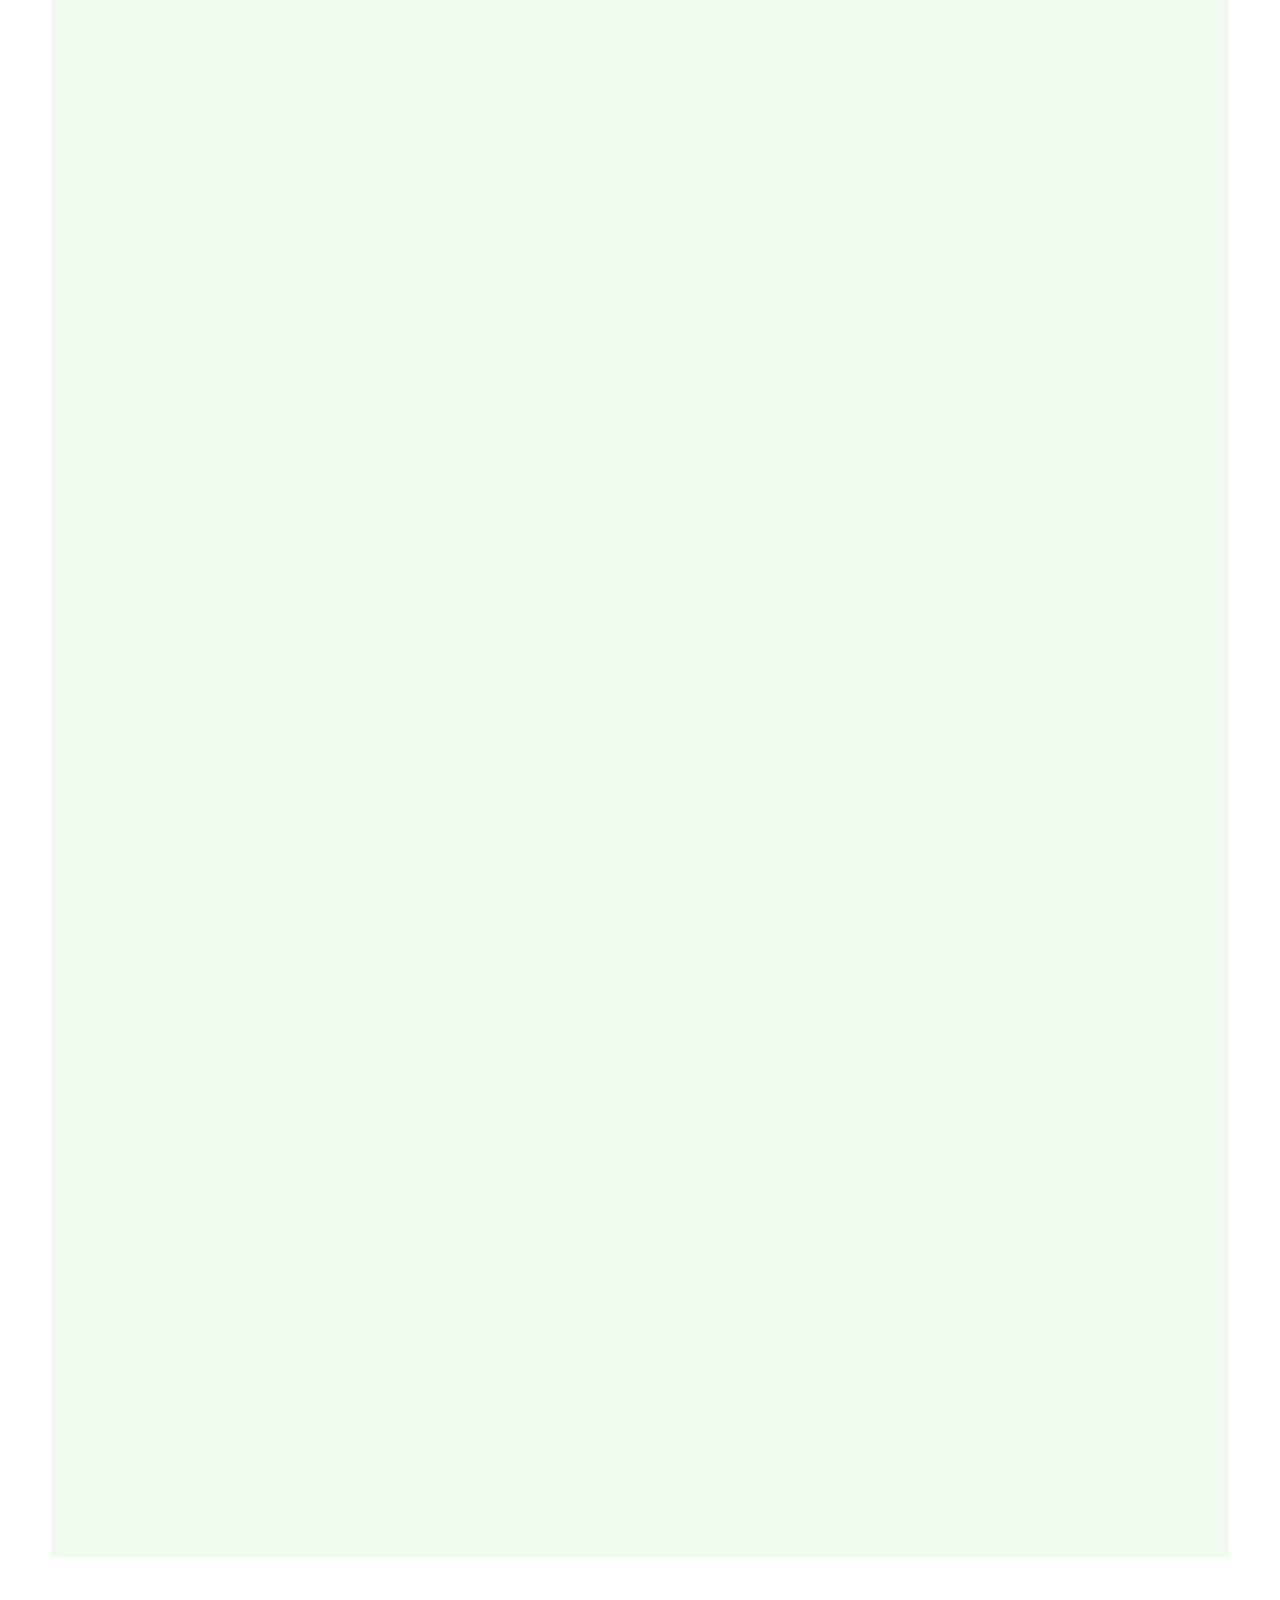
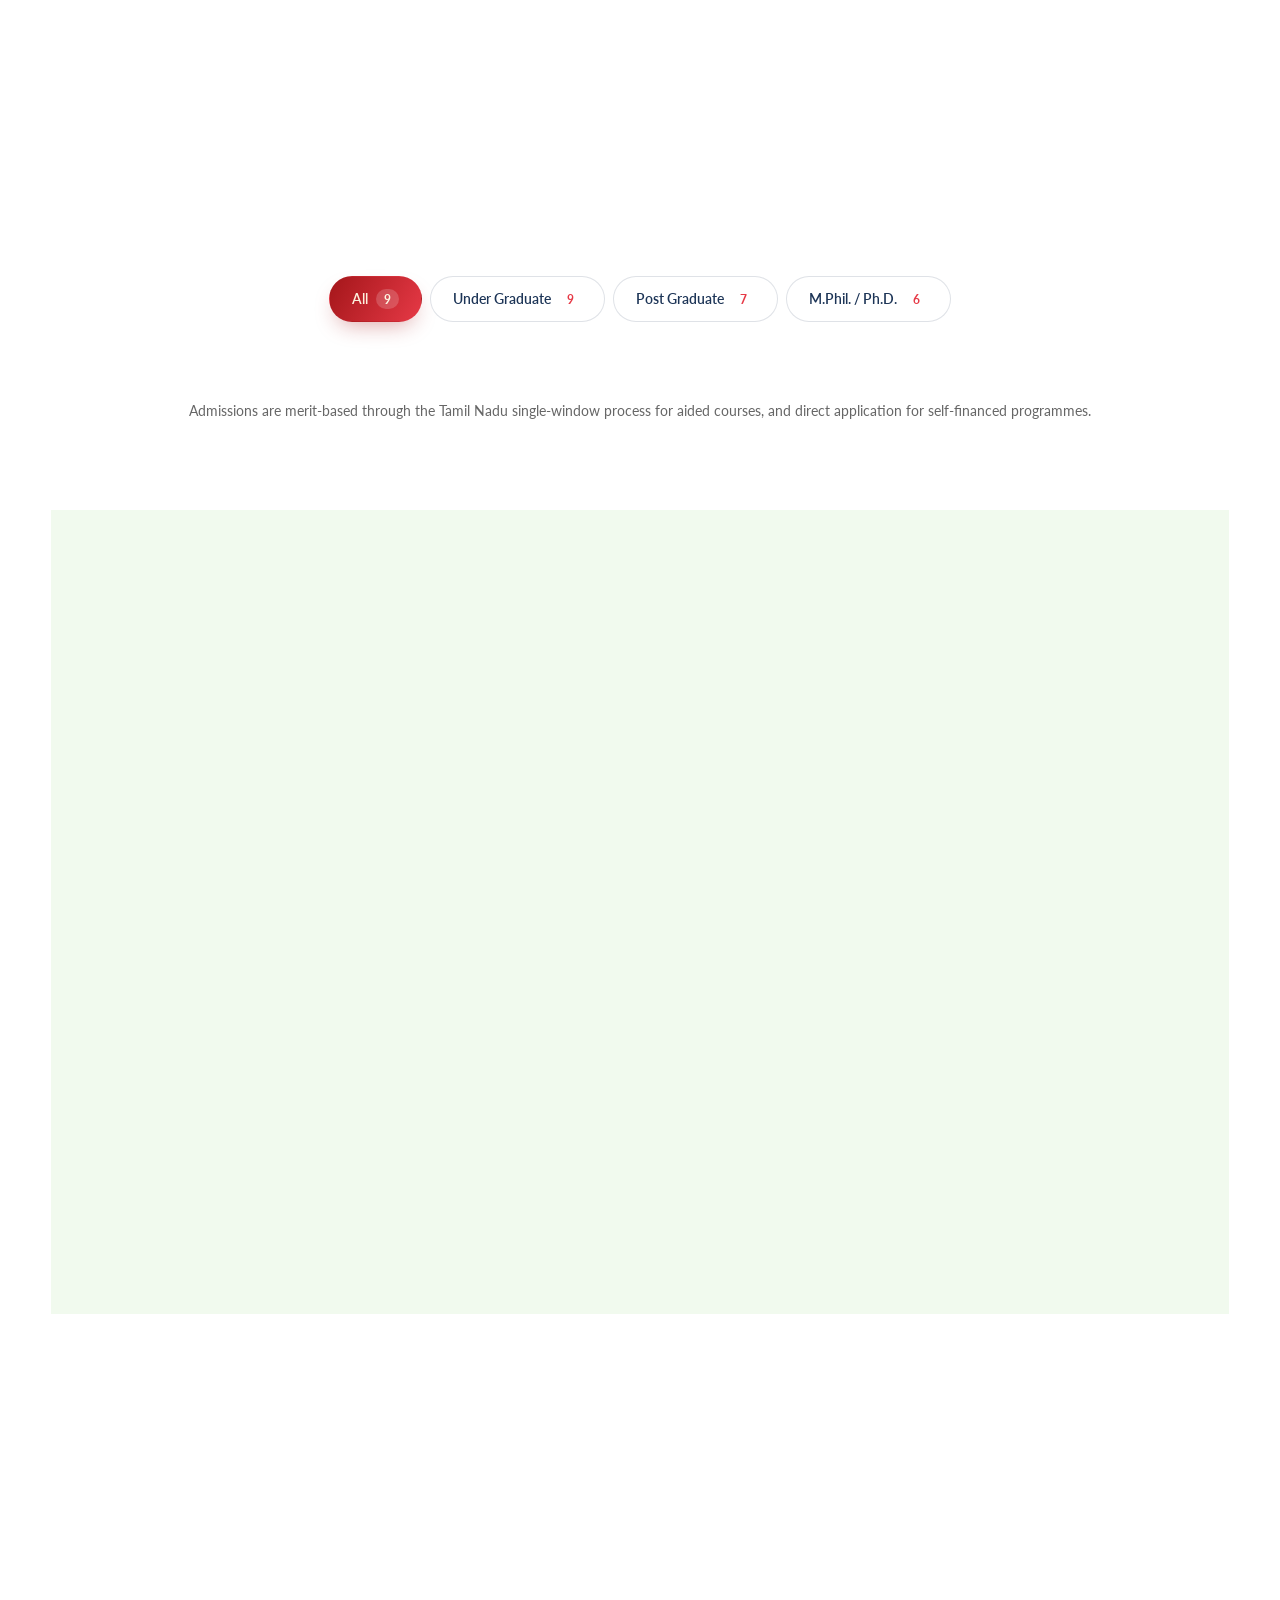
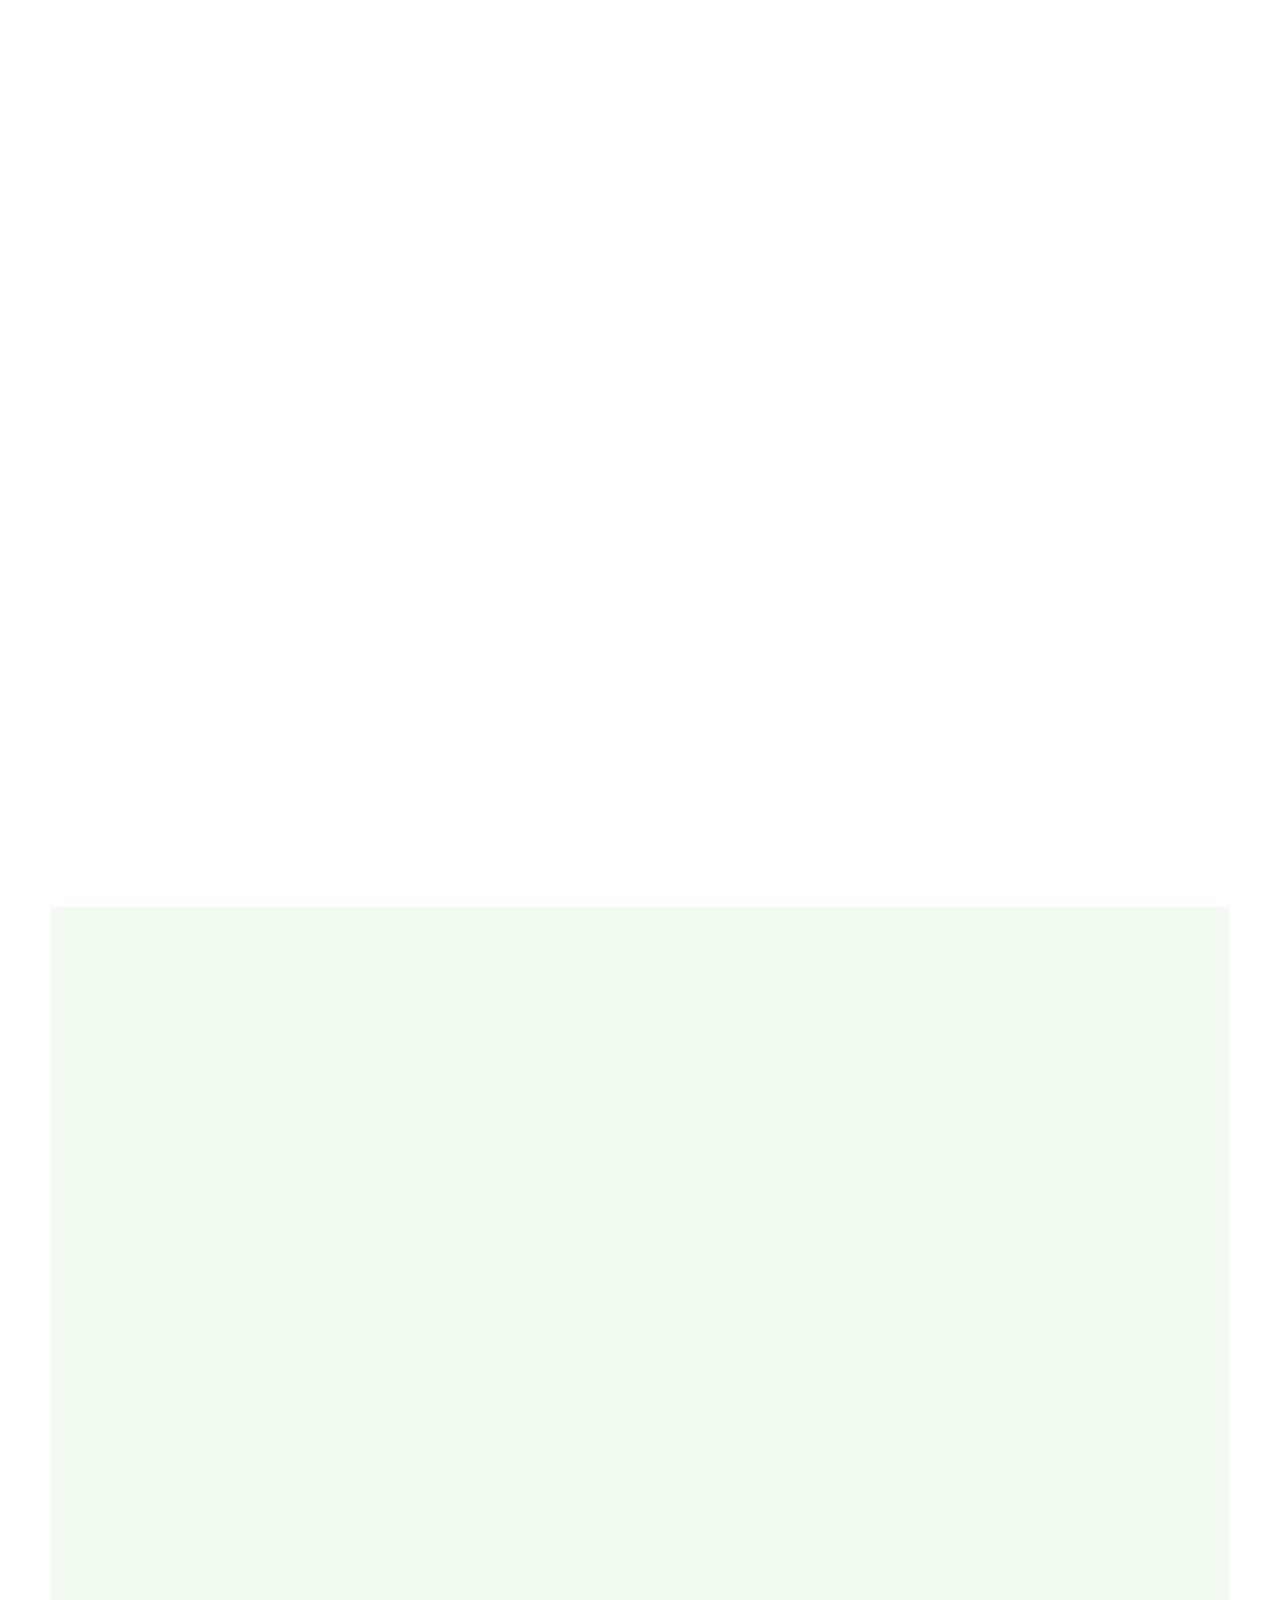
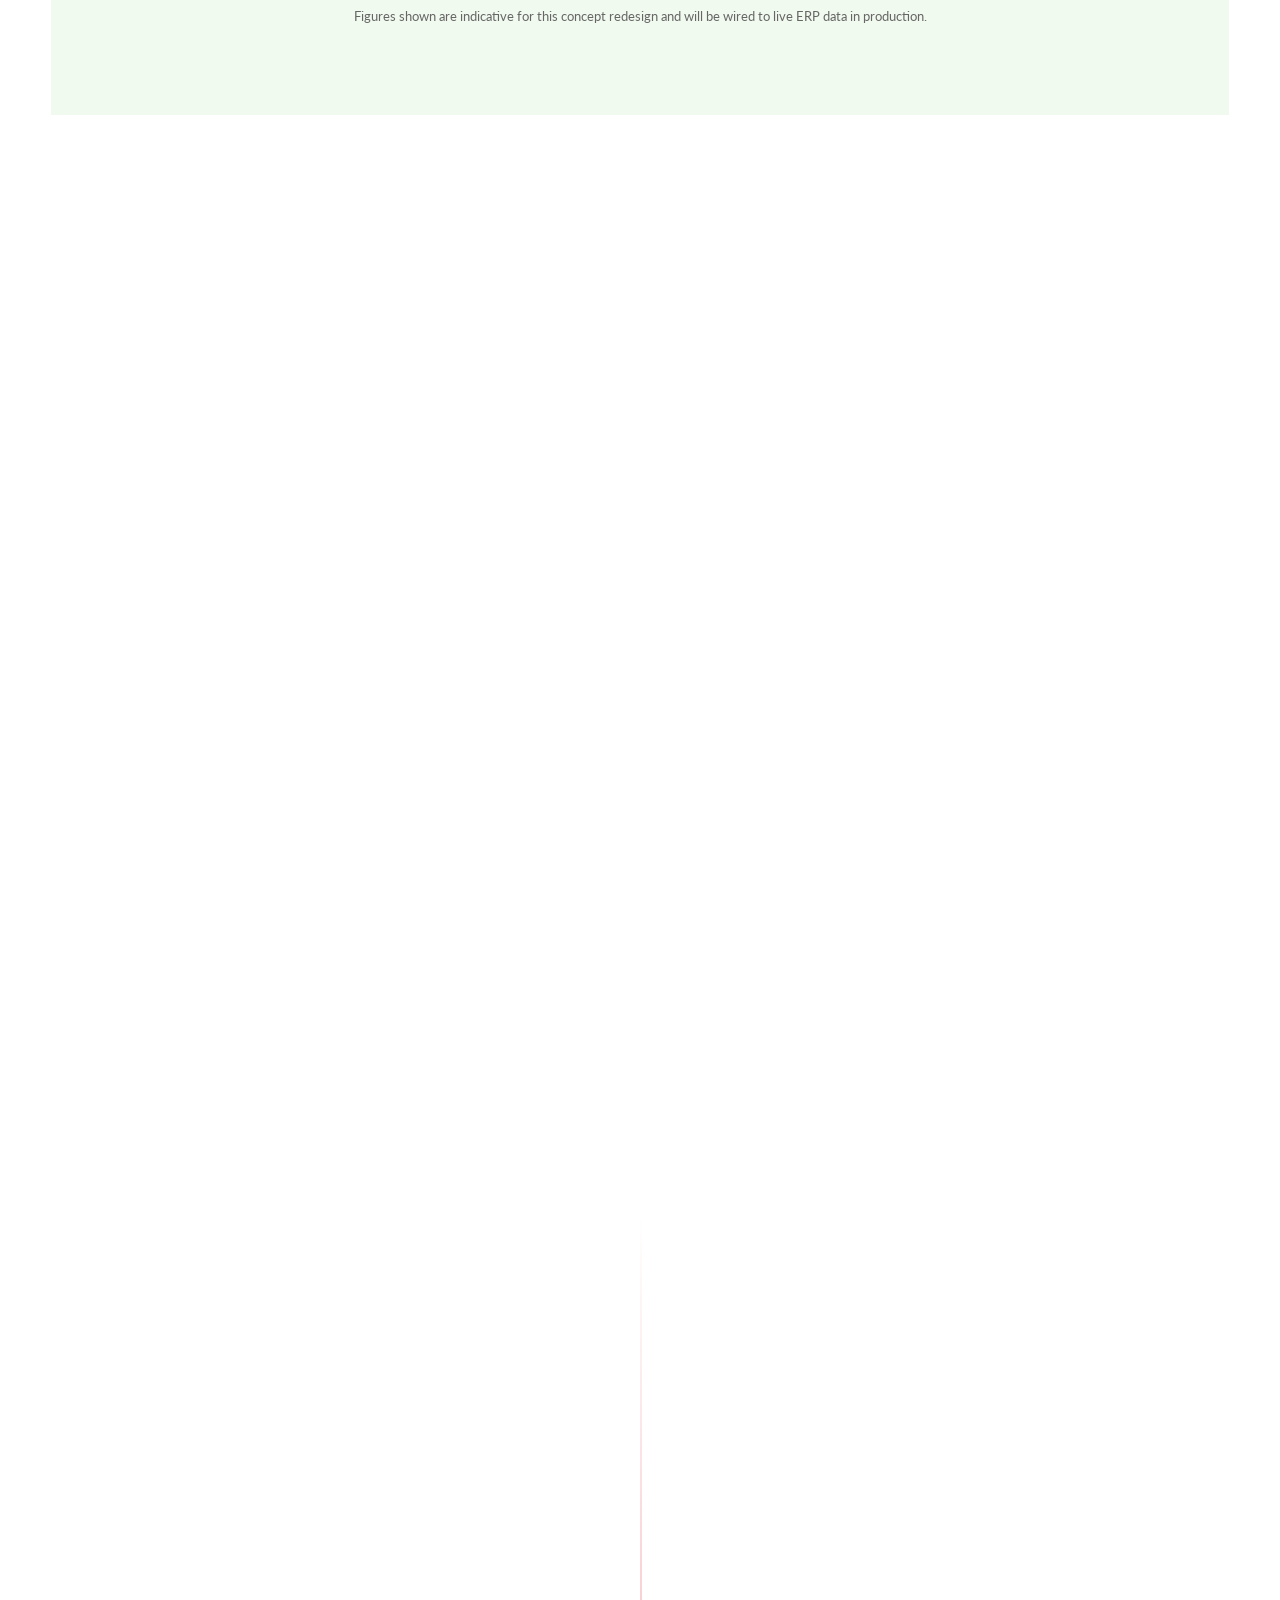
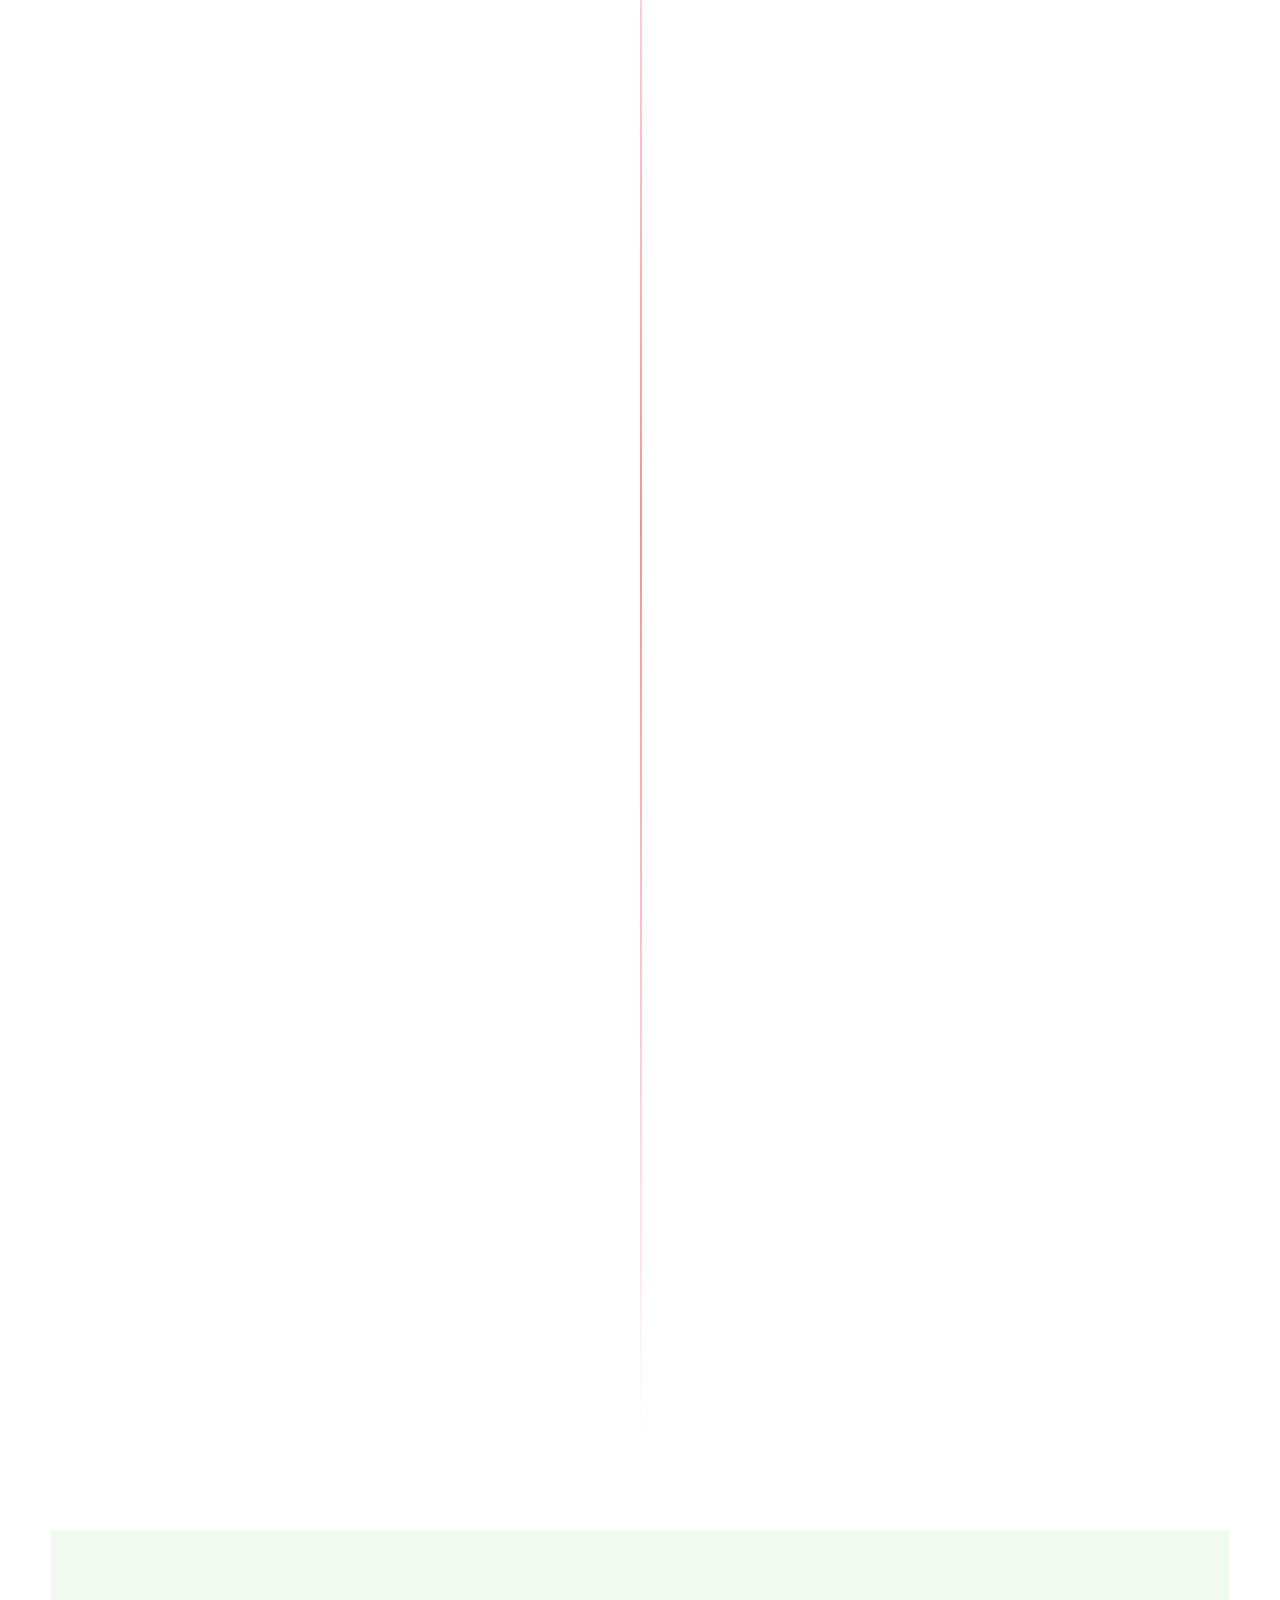
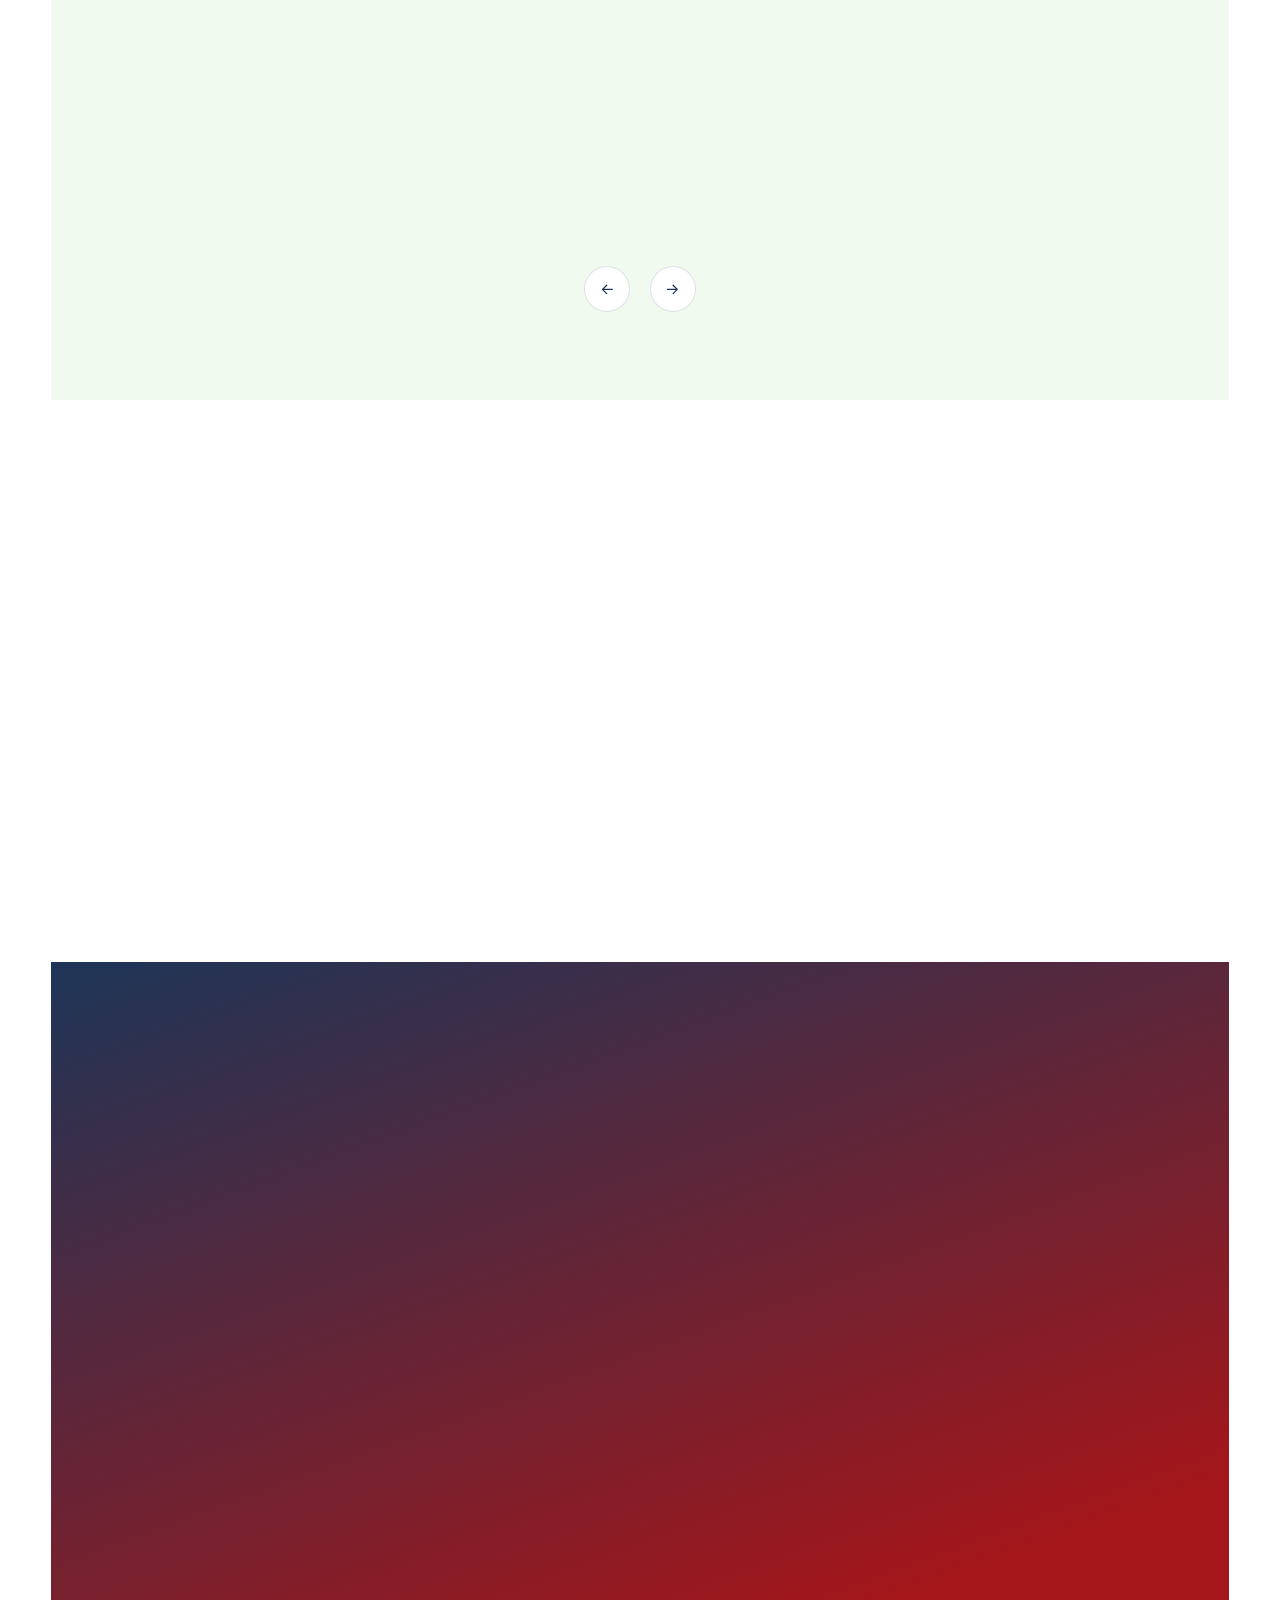
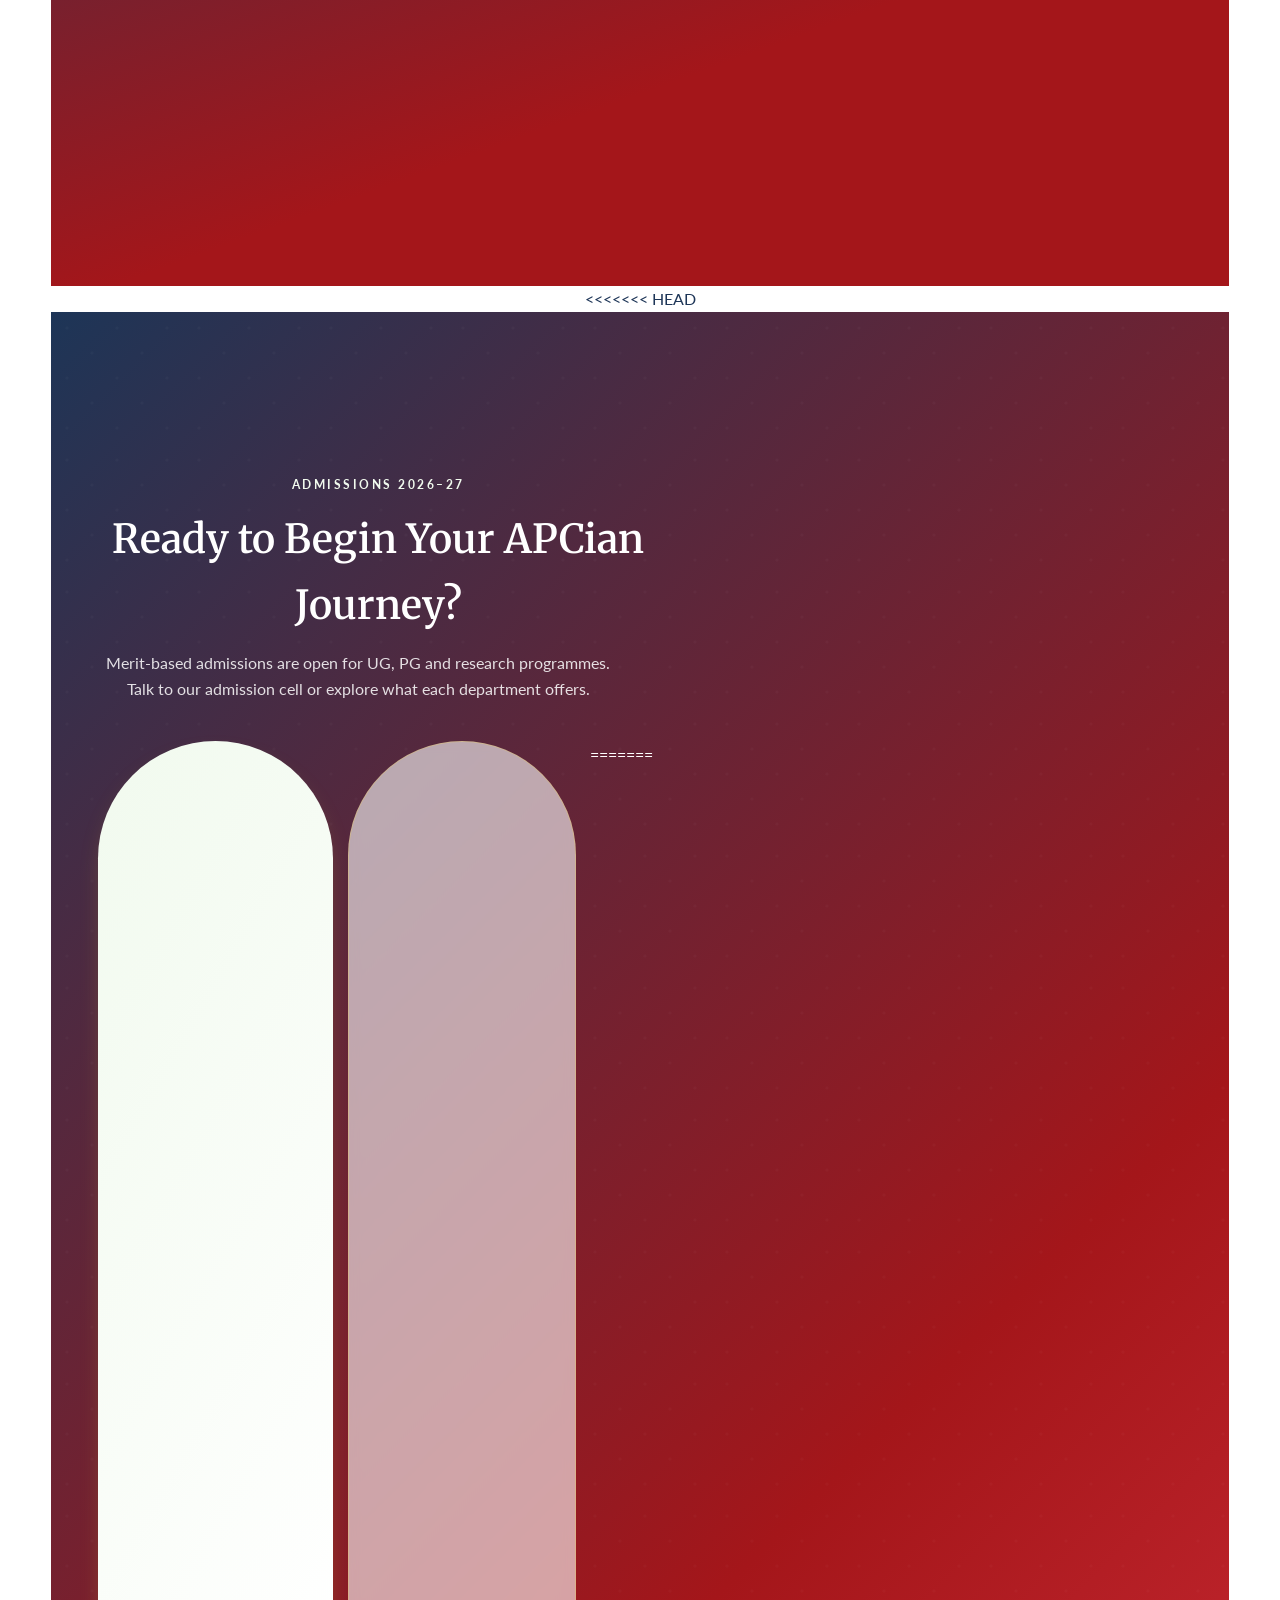
==== commit b94b6e7b: "Changes Commit." ====
--- a/index.html
+++ b/index.html
@@ -6,7 +6,11 @@
 <title>A.P.C. Mahalaxmi College for Women, Thoothukudi — NAAC 'A+' · NIRF Rank 88 (2025)</title>
 <meta name="description" content="A.P.C. Mahalaxmi College for Women, Thoothukudi — Reaccredited by NAAC with A+ Grade (CGPA 3.42/4.00), Ranked 88th in NIRF India Rankings 2025. Affiliated to Manonmaniam Sundaranar University, empowering rural women since 1974.">
 <meta name="theme-color" content="#001f47">
+<<<<<<< HEAD
+<meta property="og:title" content="A.P.C. Mahalaxmi College for Women, Thoothukudi — NAAC 'A+' · NIRF Rank 88 (2025)">
+=======
 <meta property="og:title" content="A.P.C. Mahalaxmi College for Women, Thoothukudi">
+>>>>>>> 83175518c0a3791b0195e63b4afc28076d3fd01e
 <meta property="og:description" content="To Enlighten and Empower with Values — UG, PG & Research programmes for women since 1974.">
 <meta property="og:image" content="apcm-redesign/assets/hero-campus.jpg">
 <meta property="og:type" content="website">
@@ -25,7 +29,11 @@
  "slogan":"To Enlighten and Empower with Values"}
 </script>
 </head>
+<<<<<<< HEAD
+<body data-page="home">
+=======
 <body>
+>>>>>>> 83175518c0a3791b0195e63b4afc28076d3fd01e
 
 <!-- ============ SVG SPRITE ============ -->
 <svg width="0" height="0" style="position:absolute" aria-hidden="true">
@@ -92,14 +100,26 @@
   </div>
 </div>
 
+<<<<<<< HEAD
+
 <div class="progress" aria-hidden="true"></div>
 <div class="cursor-glow" aria-hidden="true"></div>
 
+
+=======
+<div class="progress" aria-hidden="true"></div>
+<div class="cursor-glow" aria-hidden="true"></div>
+
+>>>>>>> 83175518c0a3791b0195e63b4afc28076d3fd01e
 <!-- ============ HEADER ============ -->
 <header class="site-header">
 <div class="navbar">
     <div class="container">
+<<<<<<< HEAD
+      <a href="index.html" class="brand" aria-label="APCM College home">
+=======
       <a href="#home" class="brand" aria-label="APCM College home">
+>>>>>>> 83175518c0a3791b0195e63b4afc28076d3fd01e
         <img src="apcm-redesign/assets/apcm-logo.png" alt="APCM College crest" class="brand-logo">
         <span class="brand-txt">
           <b>A.P.C. Mahalaxmi College for Women</b>
@@ -125,11 +145,19 @@
   <nav><ul id="drawerNav"></ul></nav>
   <div class="cta">
     <button class="btn btn-gold" data-apply>Apply for Admission <svg class="icon"><use href="#i-arrow"/></svg></button>
+<<<<<<< HEAD
+    <a class="btn btn-ghost" href="contact.html" id="drawerContact">Contact Us</a>
+=======
     <a class="btn btn-ghost" href="#contact" id="drawerContact">Contact Us</a>
+>>>>>>> 83175518c0a3791b0195e63b4afc28076d3fd01e
   </div>
 </aside>
 <div class="ov" id="ov"></div>
 
+<<<<<<< HEAD
+
+=======
+>>>>>>> 83175518c0a3791b0195e63b4afc28076d3fd01e
 <main>
 <!-- ============ HERO ============ -->
 <section class="hero" id="home">
@@ -144,7 +172,11 @@
       <p class="hero-sub" data-reveal><b>A.P.C. Mahalaxmi College for Women</b> — five decades of enlightening &amp; empowering rural women through value-based, affordable, quality higher education in Thoothukudi.</p>
       <div class="hero-cta" data-reveal>
         <button class="btn btn-gold" data-apply>Apply for Admission 2026–27 <svg class="icon"><use href="#i-arrow"/></svg></button>
+<<<<<<< HEAD
+        <a class="btn btn-ghost" href="academics.html">Explore Programmes</a>
+=======
         <a class="btn btn-ghost" href="#programmes">Explore Programmes</a>
+>>>>>>> 83175518c0a3791b0195e63b4afc28076d3fd01e
       </div>
       <div class="hero-chips" data-reveal>
         <span><svg class="icon"><use href="#i-check"/></svg>NAAC 'A+' · CGPA 3.42</span>
@@ -179,12 +211,75 @@
   </div>
 </section>
 
+<<<<<<< HEAD
+
+=======
+>>>>>>> 83175518c0a3791b0195e63b4afc28076d3fd01e
 <!-- ============ TICKER ============ -->
 <div class="ticker" aria-label="Latest updates">
   <span class="ticker-label"><svg class="icon"><use href="#i-quote"/></svg>Latest</span>
   <div class="ticker-vp"><div class="ticker-track" id="tickerTrack"></div></div>
 </div>
 
+<<<<<<< HEAD
+
+<!-- ============ SHORT INTRODUCTION ============ -->
+<section id="intro">
+  <div class="container intro-band" data-reveal>
+    <span class="kicker">Since 1974 &middot; Thoothukudi</span>
+    <h2>A Legacy of Lighting Lamps, <span style="color:var(--maroon-2)">Not Just Degrees</span></h2>
+    <p>Founded by the visionary philanthropist <b>Kulapathi Sri A.P.C. Veerabahu</b>, A.P.C. Mahalaxmi College for Women has carried first-generation learners from the coastal villages of Thoothukudi into classrooms, laboratories and leadership for over five decades &mdash; blending academic rigour with the timeless values of Tamil culture.</p>
+    <a class="btn btn-primary mt-2" href="about.html">Read Our Full Story <svg class="icon"><use href="#i-arrow"/></svg></a>
+  </div>
+</section>
+
+<!-- ============ HIGHLIGHTS ============ -->
+<section class="alt" id="highlights">
+  <div class="container">
+    <div class="section-head sh-c" data-reveal>
+      <span class="kicker">Why APCM</span>
+      <h2>The APCian Advantage</h2>
+      <p class="sub">More than a college &mdash; a launching pad built on affordability, values and ambition.</p>
+    </div>
+    <div class="why-grid">
+      <div class="why-card" data-reveal><span class="why-num">&mdash; 01</span><h3><svg class="icon"><use href="#i-book"/></svg>Academic Excellence</h3><p>Consistently strong university results, rank-holders and doctoral research across departments.</p></div>
+      <div class="why-card" data-reveal><span class="why-num">&mdash; 02</span><h3><svg class="icon"><use href="#i-coin"/></svg>Scholarships &amp; Aid</h3><p>Pudhumai Penn, post-matric, SC/ST, BC/MBC and first-graduate support for every deserving student.</p></div>
+      <div class="why-card" data-reveal><span class="why-num">&mdash; 03</span><h3><svg class="icon"><use href="#i-star"/></svg>Vibrant Campus Life</h3><p>NSS, YRC, sports, fine arts, departmental clubs and inter-collegiate fests &mdash; talent finds a stage here.</p></div>
+    </div>
+    <p class="center mt-2"><a class="btn btn-ghost" href="campus-life.html">Explore Campus Life <svg class="icon"><use href="#i-arrow"/></svg></a></p>
+  </div>
+</section>
+
+<!-- ============ LATEST UPDATES PREVIEW ============ -->
+<section id="updates">
+  <div class="container">
+    <div class="section-head sh-c" data-reveal>
+      <span class="kicker">Stay in the Loop</span>
+      <h2>Latest Updates</h2>
+      <p class="sub">A quick look at what's happening on campus right now.</p>
+    </div>
+    <div class="update-grid">
+      <a class="update-card" href="announcements.html" data-reveal>
+        <span class="upd-tag"><svg class="icon"><use href="#i-quote"/></svg>Admissions</span>
+        <h4>Admissions 2026&ndash;27: Round-3 counselling schedule published for UG &amp; PG programmes</h4>
+        <p><svg class="icon"><use href="#i-cal"/></svg>11 Aug 2026</p>
+      </a>
+      <a class="update-card" href="events.html" data-reveal>
+        <span class="upd-tag"><svg class="icon"><use href="#i-cal"/></svg>Event</span>
+        <h4>APCian CARNIVAL 2K26 &mdash; inter-school extravaganza</h4>
+        <p><svg class="icon"><use href="#i-pin"/></svg>07 Aug 2026 &middot; College Auditorium</p>
+      </a>
+      <a class="update-card" href="events.html" data-reveal>
+        <span class="upd-tag"><svg class="icon"><use href="#i-cal"/></svg>Event</span>
+        <h4>Green Chemistry Frontiers &mdash; National Seminar</h4>
+        <p><svg class="icon"><use href="#i-pin"/></svg>22 Aug 2026 &middot; Science Block</p>
+      </a>
+    </div>
+    <div class="update-more">
+      <a class="btn btn-ghost btn-sm" href="announcements.html">All Announcements <svg class="icon"><use href="#i-arrow"/></svg></a>
+      &nbsp;
+      <a class="btn btn-ghost btn-sm" href="events.html">All Events <svg class="icon"><use href="#i-arrow"/></svg></a>
+=======
 <!-- ============ ABOUT ============ -->
 <section id="about">
   <div class="container">
@@ -562,10 +657,24 @@
     <div class="adm-cta" data-reveal>
       <button class="btn btn-gold" data-apply>Start Your Application <svg class="icon"><use href="#i-arrow"/></svg></button>
       <a class="btn btn-ghost" href="#contact" style="color:#f4e0ba;border-color:rgba(230,197,103,.4)">Talk to Admission Cell</a>
-    </div>
-  </div>
-</section>
-
+>>>>>>> 83175518c0a3791b0195e63b4afc28076d3fd01e
+    </div>
+  </div>
+</section>
+
+<<<<<<< HEAD
+<!-- ============ CALL TO ACTION ============ -->
+<section class="cta-band">
+  <div class="container cta-band-inner">
+    <div>
+      <span class="kicker">Admissions 2026&ndash;27</span>
+      <h2>Ready to Begin Your APCian Journey?</h2>
+      <p>Merit-based admissions are open for UG, PG and research programmes. Talk to our admission cell or explore what each department offers.</p>
+    </div>
+    <div class="cta-band-btns">
+      <button class="btn btn-gold" data-apply>Apply for Admission <svg class="icon"><use href="#i-arrow"/></svg></button>
+      <a class="btn btn-ghost" style="color:#f4e0ba;border-color:rgba(230,197,103,.4)" href="academics.html">Explore Academics <svg class="icon"><use href="#i-arrow"/></svg></a>
+=======
 <!-- ============ TESTIMONIALS ============ -->
 <section id="voices">
   <div class="container">
@@ -721,6 +830,7 @@
         <div class="f-group"><label>Message <i>*</i></label><textarea name="message" placeholder="How can we help you?" required></textarea><span class="f-hint">Please write a short message.</span></div>
         <button class="btn btn-primary" type="submit" style="width:100%;justify-content:center">Send Message <svg class="icon"><use href="#i-arrow"/></svg></button>
       </form>
+>>>>>>> 83175518c0a3791b0195e63b4afc28076d3fd01e
     </div>
   </div>
 </section>
@@ -733,8 +843,13 @@
       <div class="f-brand">
         <img src="apcm-redesign/assets/apcm-logo.png" alt="APCM College crest" class="f-logo">
         <b>A.P.C. Mahalaxmi College for Women</b>
+<<<<<<< HEAD
+        <span>Thoothukudi &middot; Since 1974</span>
+        <p>To Enlighten and Empower with Values &mdash; reaccredited by NAAC with 'A+' Grade (CGPA 3.42/4.00), ranked 88th in NIRF India Rankings 2025, affiliated to Manonmaniam Sundaranar University.</p>
+=======
         <span>Thoothukudi · Since 1974</span>
         <p>To Enlighten and Empower with Values — reaccredited by NAAC with 'A+' Grade (CGPA 3.42/4.00), ranked 88th in NIRF India Rankings 2025, affiliated to Manonmaniam Sundaranar University.</p>
+>>>>>>> 83175518c0a3791b0195e63b4afc28076d3fd01e
         <div class="socials">
           <a href="#" aria-label="Facebook"><svg class="icon"><use href="#i-fb"/></svg></a>
           <a href="#" aria-label="Instagram"><svg class="icon"><use href="#i-ig"/></svg></a>
@@ -743,6 +858,18 @@
         </div>
       </div>
       <div class="f-col">
+<<<<<<< HEAD
+        <h4>Quick Links</h4>
+        <ul>
+          <li><a href="index.html" class="active"><svg class="icon"><use href="#i-arrow"/></svg>Home</a></li>
+          <li><a href="about.html"><svg class="icon"><use href="#i-arrow"/></svg>About</a></li>
+          <li><a href="academics.html"><svg class="icon"><use href="#i-arrow"/></svg>Academics</a></li>
+          <li><a href="admissions.html"><svg class="icon"><use href="#i-arrow"/></svg>Admissions</a></li>
+          <li><a href="campus-life.html"><svg class="icon"><use href="#i-arrow"/></svg>Campus Life</a></li>
+          <li><a href="events.html"><svg class="icon"><use href="#i-arrow"/></svg>Events</a></li>
+          <li><a href="announcements.html"><svg class="icon"><use href="#i-arrow"/></svg>Announcements</a></li>
+          <li><a href="contact.html"><svg class="icon"><use href="#i-arrow"/></svg>Contact</a></li>
+=======
         <h4>Explore</h4>
         <ul>
           <li><a href="#about"><svg class="icon"><use href="#i-arrow"/></svg>About Us</a></li>
@@ -751,6 +878,7 @@
           <li><a href="#admissions"><svg class="icon"><use href="#i-arrow"/></svg>Admissions</a></li>
           <li><a href="#events"><svg class="icon"><use href="#i-arrow"/></svg>Events</a></li>
           <li><a href="#contact"><svg class="icon"><use href="#i-arrow"/></svg>Contact</a></li>
+>>>>>>> 83175518c0a3791b0195e63b4afc28076d3fd01e
         </ul>
       </div>
       <div class="f-col">
@@ -766,7 +894,11 @@
       </div>
       <div class="f-col">
         <h4>Stay Updated</h4>
+<<<<<<< HEAD
+        <p><svg class="icon"><use href="#i-pin"/></svg>Ettayapuram Road, Thoothukudi &ndash; 628 002</p>
+=======
         <p><svg class="icon"><use href="#i-pin"/></svg>Ettayapuram Road, Thoothukudi – 628 002</p>
+>>>>>>> 83175518c0a3791b0195e63b4afc28076d3fd01e
         <p><svg class="icon"><use href="#i-phone"/></svg>0461-2345655</p>
         <p><svg class="icon"><use href="#i-mail"/></svg>principal@apcmcollege.ac.in</p>
         <form id="newsForm" novalidate style="display:flex;gap:0.3rem;margin-top:0.8rem;">
@@ -779,8 +911,13 @@
       </div>
     </div>
     <div class="f-bottom">
+<<<<<<< HEAD
+      <span>&copy; <span id="year"></span> A.P.C. Mahalaxmi College for Women. All rights reserved.</span>
+      <span>Affiliated to M.S. University, Tirunelveli &middot; Concept redesign</span>
+=======
       <span>© <span id="year"></span> A.P.C. Mahalaxmi College for Women. All rights reserved.</span>
       <span>Affiliated to M.S. University, Tirunelveli · Concept redesign</span>
+>>>>>>> 83175518c0a3791b0195e63b4afc28076d3fd01e
     </div>
   </div>
 </footer>
--- a/apcm-redesign/css/style.css
+++ b/apcm-redesign/css/style.css
@@ -1166,6 +1166,72 @@
 }
 
 
+<<<<<<< HEAD
+/* ---------- 30. INTERIOR PAGE HERO + BREADCRUMB ---------- */
+.page-hero{
+  position:relative;overflow:hidden;text-align:left;color:#fff;
+  padding:calc(var(--nav-h) + 3.4rem) 0 3.6rem;
+  background:linear-gradient(140deg,var(--maroon-3),var(--maroon) 60%,var(--maroon-2));
+}
+.page-hero::before{
+  content:"";position:absolute;inset:0;opacity:.5;pointer-events:none;
+  background-image:url("data:image/svg+xml,%3Csvg xmlns='http://www.w3.org/2000/svg' width='132' height='132' viewBox='0 0 132 132'%3E%3Cg fill='%23ffffff' fill-opacity='.06'%3E%3Ccircle cx='16' cy='16' r='1.6'/%3E%3Ccircle cx='66' cy='16' r='1.6'/%3E%3Ccircle cx='116' cy='16' r='1.6'/%3E%3Ccircle cx='41' cy='41' r='1.6'/%3E%3Ccircle cx='91' cy='41' r='1.6'/%3E%3Ccircle cx='16' cy='66' r='1.6'/%3E%3Ccircle cx='66' cy='66' r='1.6'/%3E%3Ccircle cx='116' cy='66' r='1.6'/%3E%3Ccircle cx='41' cy='91' r='1.6'/%3E%3Ccircle cx='91' cy='91' r='1.6'/%3E%3Ccircle cx='16' cy='116' r='1.6'/%3E%3Ccircle cx='66' cy='116' r='1.6'/%3E%3Ccircle cx='116' cy='116' r='1.6'/%3E%3C/g%3E%3C/svg%3E");
+}
+.page-hero .container{position:relative;z-index:2}
+.breadcrumb{display:flex;align-items:center;gap:.5rem;font-size:.82rem;color:rgba(255,255,255,.75);margin-bottom:1.3rem;flex-wrap:wrap}
+.breadcrumb a{color:rgba(255,255,255,.75);transition:.2s}
+.breadcrumb a:hover{color:#fff}
+.breadcrumb span[aria-current]{color:#fff;font-weight:600}
+.page-hero .kicker{color:var(--gold-2)}
+.page-hero h1{
+  font-family:var(--font-d);font-weight:700;letter-spacing:-.01em;
+  font-size:clamp(2.1rem,4.4vw,3.2rem);line-height:1.12;margin:.6rem 0 1rem;max-width:820px;
+}
+.page-hero-sub{max-width:640px;color:rgba(255,255,255,.88);font-size:1.02rem}
+@media(max-width:560px){.page-hero{padding:calc(var(--nav-h) + 2rem) 0 2.6rem}}
+
+/* ---------- 31. HOME "LATEST UPDATES" PREVIEW ---------- */
+.update-grid{display:grid;grid-template-columns:repeat(3,1fr);gap:1.4rem}
+@media(max-width:980px){.update-grid{grid-template-columns:repeat(2,1fr)}}
+@media(max-width:640px){.update-grid{grid-template-columns:1fr}}
+.update-card{
+  display:block;background:var(--card);border:1px solid var(--line);border-radius:var(--r-l);
+  padding:1.5rem 1.6rem;transition:transform .35s var(--ease),box-shadow .35s var(--ease),border-color .35s;
+}
+.update-card:hover{transform:translateY(-6px);box-shadow:var(--shadow-m);border-color:color-mix(in srgb,var(--gold) 55%,var(--line))}
+.update-card .upd-tag{
+  display:inline-flex;align-items:center;gap:.4rem;font-size:.7rem;font-weight:700;letter-spacing:.1em;
+  text-transform:uppercase;color:var(--maroon-2);margin-bottom:.7rem;
+}
+[data-theme="dark"] .update-card .upd-tag{color:var(--gold-2)}
+.update-card h4{font-family:var(--font-d);font-size:1.08rem;font-weight:600;line-height:1.4;margin-bottom:.5rem;color:var(--ink)}
+.update-card p{font-size:.86rem;color:var(--muted);display:flex;align-items:center;gap:.4rem}
+.update-more{margin-top:2.2rem;text-align:center}
+
+/* ---------- 32. HOME SHORT INTRO + HIGHLIGHTS ---------- */
+.intro-band{max-width:880px;margin:0 auto;text-align:center}
+.intro-band p{color:var(--muted);font-size:1.05rem;margin-top:1rem}
+
+/* ---------- 33. CTA BAND ---------- */
+.cta-band{
+  background:linear-gradient(135deg,var(--maroon-3),var(--maroon) 55%,var(--maroon-2));
+  color:#fff;position:relative;overflow:hidden;
+}
+.cta-band::before{
+  content:"";position:absolute;inset:0;opacity:.4;pointer-events:none;
+  background-image:url("data:image/svg+xml,%3Csvg xmlns='http://www.w3.org/2000/svg' width='132' height='132' viewBox='0 0 132 132'%3E%3Cg fill='%23ffffff' fill-opacity='.06'%3E%3Ccircle cx='16' cy='16' r='1.6'/%3E%3Ccircle cx='66' cy='16' r='1.6'/%3E%3Ccircle cx='116' cy='16' r='1.6'/%3E%3Ccircle cx='41' cy='41' r='1.6'/%3E%3Ccircle cx='91' cy='41' r='1.6'/%3E%3Ccircle cx='16' cy='66' r='1.6'/%3E%3Ccircle cx='66' cy='66' r='1.6'/%3E%3Ccircle cx='116' cy='66' r='1.6'/%3E%3Ccircle cx='41' cy='91' r='1.6'/%3E%3Ccircle cx='91' cy='91' r='1.6'/%3E%3Ccircle cx='16' cy='116' r='1.6'/%3E%3Ccircle cx='66' cy='116' r='1.6'/%3E%3Ccircle cx='116' cy='116' r='1.6'/%3E%3C/g%3E%3C/svg%3E");
+}
+.cta-band-inner{position:relative;z-index:2;display:flex;align-items:center;justify-content:space-between;gap:2.4rem;flex-wrap:wrap;padding:4.4rem 0}
+.cta-band .kicker{color:var(--gold-2)}
+.cta-band h2{font-family:var(--font-d);font-size:clamp(1.8rem,3.2vw,2.5rem);font-weight:600;margin:.6rem 0 .7rem;max-width:560px}
+.cta-band p{color:rgba(255,255,255,.85);max-width:520px}
+.cta-band-btns{display:flex;gap:.9rem;flex-wrap:wrap;flex:none}
+
+/* ---------- 34. FOOTER ACTIVE LINK ---------- */
+.f-col a.active{color:var(--gold-2);font-weight:700}
+
+=======
+>>>>>>> 83175518c0a3791b0195e63b4afc28076d3fd01e
 /* ---------- AMENITIES LEFT-RIGHT LAYOUT ---------- */
 .amenities-duo{
   display: grid;
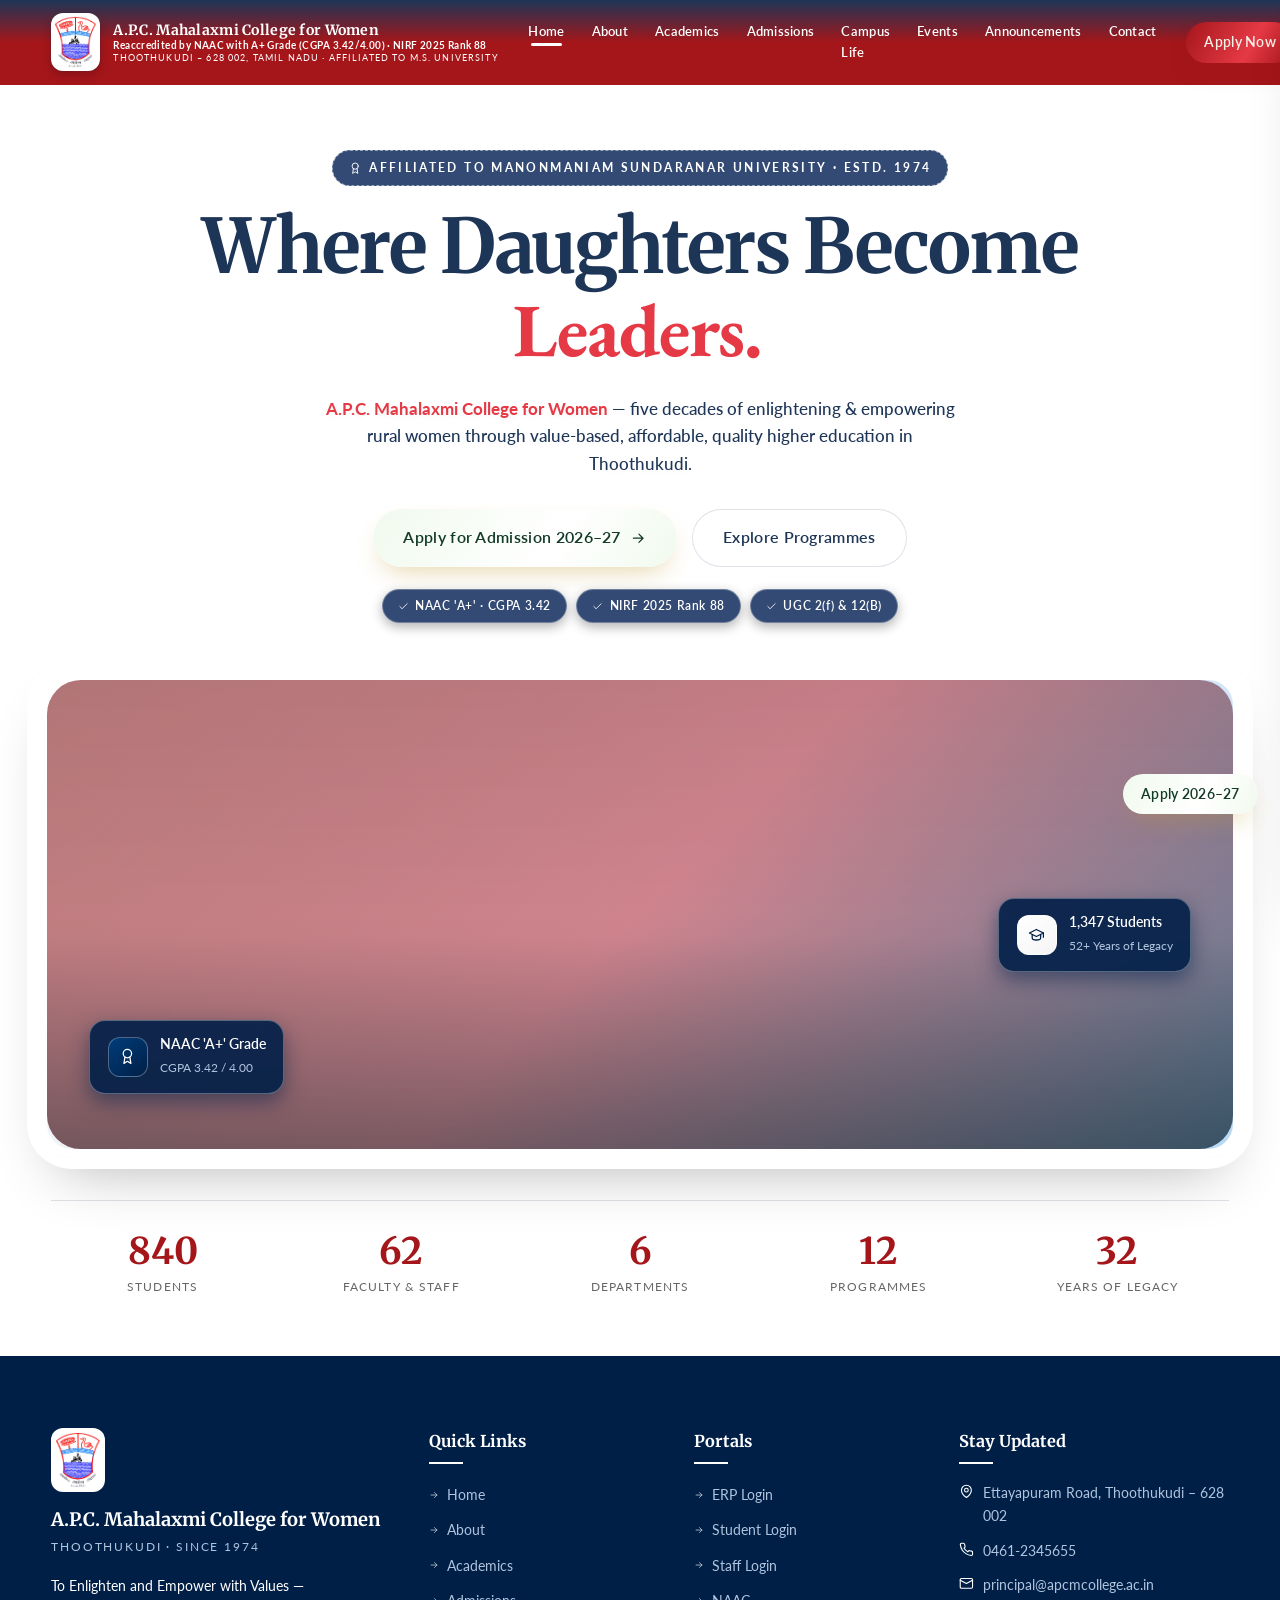
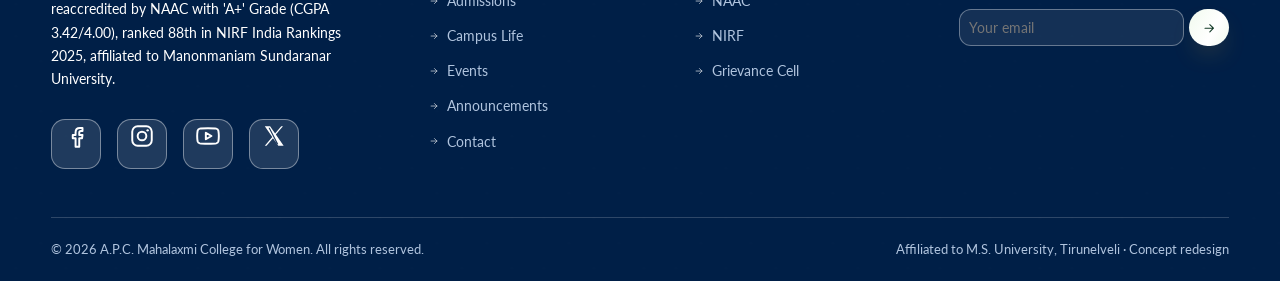
==== commit 52a4060f: "fix errors" ====
--- a/index.html
+++ b/index.html
@@ -6,11 +6,7 @@
 <title>A.P.C. Mahalaxmi College for Women, Thoothukudi — NAAC 'A+' · NIRF Rank 88 (2025)</title>
 <meta name="description" content="A.P.C. Mahalaxmi College for Women, Thoothukudi — Reaccredited by NAAC with A+ Grade (CGPA 3.42/4.00), Ranked 88th in NIRF India Rankings 2025. Affiliated to Manonmaniam Sundaranar University, empowering rural women since 1974.">
 <meta name="theme-color" content="#001f47">
-<<<<<<< HEAD
-<meta property="og:title" content="A.P.C. Mahalaxmi College for Women, Thoothukudi — NAAC 'A+' · NIRF Rank 88 (2025)">
-=======
 <meta property="og:title" content="A.P.C. Mahalaxmi College for Women, Thoothukudi">
->>>>>>> 83175518c0a3791b0195e63b4afc28076d3fd01e
 <meta property="og:description" content="To Enlighten and Empower with Values — UG, PG & Research programmes for women since 1974.">
 <meta property="og:image" content="apcm-redesign/assets/hero-campus.jpg">
 <meta property="og:type" content="website">
@@ -29,11 +25,7 @@
  "slogan":"To Enlighten and Empower with Values"}
 </script>
 </head>
-<<<<<<< HEAD
-<body data-page="home">
-=======
 <body>
->>>>>>> 83175518c0a3791b0195e63b4afc28076d3fd01e
 
 <!-- ============ SVG SPRITE ============ -->
 <svg width="0" height="0" style="position:absolute" aria-hidden="true">
@@ -100,26 +92,14 @@
   </div>
 </div>
 
-<<<<<<< HEAD
-
 <div class="progress" aria-hidden="true"></div>
 <div class="cursor-glow" aria-hidden="true"></div>
 
-
-=======
-<div class="progress" aria-hidden="true"></div>
-<div class="cursor-glow" aria-hidden="true"></div>
-
->>>>>>> 83175518c0a3791b0195e63b4afc28076d3fd01e
 <!-- ============ HEADER ============ -->
 <header class="site-header">
 <div class="navbar">
     <div class="container">
-<<<<<<< HEAD
       <a href="index.html" class="brand" aria-label="APCM College home">
-=======
-      <a href="#home" class="brand" aria-label="APCM College home">
->>>>>>> 83175518c0a3791b0195e63b4afc28076d3fd01e
         <img src="apcm-redesign/assets/apcm-logo.png" alt="APCM College crest" class="brand-logo">
         <span class="brand-txt">
           <b>A.P.C. Mahalaxmi College for Women</b>
@@ -145,19 +125,11 @@
   <nav><ul id="drawerNav"></ul></nav>
   <div class="cta">
     <button class="btn btn-gold" data-apply>Apply for Admission <svg class="icon"><use href="#i-arrow"/></svg></button>
-<<<<<<< HEAD
     <a class="btn btn-ghost" href="contact.html" id="drawerContact">Contact Us</a>
-=======
-    <a class="btn btn-ghost" href="#contact" id="drawerContact">Contact Us</a>
->>>>>>> 83175518c0a3791b0195e63b4afc28076d3fd01e
   </div>
 </aside>
 <div class="ov" id="ov"></div>
 
-<<<<<<< HEAD
-
-=======
->>>>>>> 83175518c0a3791b0195e63b4afc28076d3fd01e
 <main>
 <!-- ============ HERO ============ -->
 <section class="hero" id="home">
@@ -172,11 +144,7 @@
       <p class="hero-sub" data-reveal><b>A.P.C. Mahalaxmi College for Women</b> — five decades of enlightening &amp; empowering rural women through value-based, affordable, quality higher education in Thoothukudi.</p>
       <div class="hero-cta" data-reveal>
         <button class="btn btn-gold" data-apply>Apply for Admission 2026–27 <svg class="icon"><use href="#i-arrow"/></svg></button>
-<<<<<<< HEAD
         <a class="btn btn-ghost" href="academics.html">Explore Programmes</a>
-=======
-        <a class="btn btn-ghost" href="#programmes">Explore Programmes</a>
->>>>>>> 83175518c0a3791b0195e63b4afc28076d3fd01e
       </div>
       <div class="hero-chips" data-reveal>
         <span><svg class="icon"><use href="#i-check"/></svg>NAAC 'A+' · CGPA 3.42</span>
@@ -211,629 +179,6 @@
   </div>
 </section>
 
-<<<<<<< HEAD
-
-=======
->>>>>>> 83175518c0a3791b0195e63b4afc28076d3fd01e
-<!-- ============ TICKER ============ -->
-<div class="ticker" aria-label="Latest updates">
-  <span class="ticker-label"><svg class="icon"><use href="#i-quote"/></svg>Latest</span>
-  <div class="ticker-vp"><div class="ticker-track" id="tickerTrack"></div></div>
-</div>
-
-<<<<<<< HEAD
-
-<!-- ============ SHORT INTRODUCTION ============ -->
-<section id="intro">
-  <div class="container intro-band" data-reveal>
-    <span class="kicker">Since 1974 &middot; Thoothukudi</span>
-    <h2>A Legacy of Lighting Lamps, <span style="color:var(--maroon-2)">Not Just Degrees</span></h2>
-    <p>Founded by the visionary philanthropist <b>Kulapathi Sri A.P.C. Veerabahu</b>, A.P.C. Mahalaxmi College for Women has carried first-generation learners from the coastal villages of Thoothukudi into classrooms, laboratories and leadership for over five decades &mdash; blending academic rigour with the timeless values of Tamil culture.</p>
-    <a class="btn btn-primary mt-2" href="about.html">Read Our Full Story <svg class="icon"><use href="#i-arrow"/></svg></a>
-  </div>
-</section>
-
-<!-- ============ HIGHLIGHTS ============ -->
-<section class="alt" id="highlights">
-  <div class="container">
-    <div class="section-head sh-c" data-reveal>
-      <span class="kicker">Why APCM</span>
-      <h2>The APCian Advantage</h2>
-      <p class="sub">More than a college &mdash; a launching pad built on affordability, values and ambition.</p>
-    </div>
-    <div class="why-grid">
-      <div class="why-card" data-reveal><span class="why-num">&mdash; 01</span><h3><svg class="icon"><use href="#i-book"/></svg>Academic Excellence</h3><p>Consistently strong university results, rank-holders and doctoral research across departments.</p></div>
-      <div class="why-card" data-reveal><span class="why-num">&mdash; 02</span><h3><svg class="icon"><use href="#i-coin"/></svg>Scholarships &amp; Aid</h3><p>Pudhumai Penn, post-matric, SC/ST, BC/MBC and first-graduate support for every deserving student.</p></div>
-      <div class="why-card" data-reveal><span class="why-num">&mdash; 03</span><h3><svg class="icon"><use href="#i-star"/></svg>Vibrant Campus Life</h3><p>NSS, YRC, sports, fine arts, departmental clubs and inter-collegiate fests &mdash; talent finds a stage here.</p></div>
-    </div>
-    <p class="center mt-2"><a class="btn btn-ghost" href="campus-life.html">Explore Campus Life <svg class="icon"><use href="#i-arrow"/></svg></a></p>
-  </div>
-</section>
-
-<!-- ============ LATEST UPDATES PREVIEW ============ -->
-<section id="updates">
-  <div class="container">
-    <div class="section-head sh-c" data-reveal>
-      <span class="kicker">Stay in the Loop</span>
-      <h2>Latest Updates</h2>
-      <p class="sub">A quick look at what's happening on campus right now.</p>
-    </div>
-    <div class="update-grid">
-      <a class="update-card" href="announcements.html" data-reveal>
-        <span class="upd-tag"><svg class="icon"><use href="#i-quote"/></svg>Admissions</span>
-        <h4>Admissions 2026&ndash;27: Round-3 counselling schedule published for UG &amp; PG programmes</h4>
-        <p><svg class="icon"><use href="#i-cal"/></svg>11 Aug 2026</p>
-      </a>
-      <a class="update-card" href="events.html" data-reveal>
-        <span class="upd-tag"><svg class="icon"><use href="#i-cal"/></svg>Event</span>
-        <h4>APCian CARNIVAL 2K26 &mdash; inter-school extravaganza</h4>
-        <p><svg class="icon"><use href="#i-pin"/></svg>07 Aug 2026 &middot; College Auditorium</p>
-      </a>
-      <a class="update-card" href="events.html" data-reveal>
-        <span class="upd-tag"><svg class="icon"><use href="#i-cal"/></svg>Event</span>
-        <h4>Green Chemistry Frontiers &mdash; National Seminar</h4>
-        <p><svg class="icon"><use href="#i-pin"/></svg>22 Aug 2026 &middot; Science Block</p>
-      </a>
-    </div>
-    <div class="update-more">
-      <a class="btn btn-ghost btn-sm" href="announcements.html">All Announcements <svg class="icon"><use href="#i-arrow"/></svg></a>
-      &nbsp;
-      <a class="btn btn-ghost btn-sm" href="events.html">All Events <svg class="icon"><use href="#i-arrow"/></svg></a>
-=======
-<!-- ============ ABOUT ============ -->
-<section id="about">
-  <div class="container">
-    <div class="about-grid">
-      <div class="about-media" data-reveal="left">
-        <img src="apcm-redesign/assets/hero-poster.jpg" alt="APCM College campus views">
-        <div class="exp-badge"><b>52+</b><span>Years of Service</span></div>
-      </div>
-      <div class="about-copy" data-reveal="right">
-        <span class="kicker">Since 1974 · Thoothukudi</span>
-        <h2>A Legacy of Lighting Lamps, <span style="color:var(--maroon-2)">Not Just Degrees</span></h2>
-        <p>Founded by the visionary philanthropist <b>Kulapathi Sri A.P.C. Veerabahu</b>, A.P.C. Mahalaxmi College for Women was born of a single belief — that <b>educating a girl uplifts an entire community</b>. For over five decades, the college has carried first-generation learners from the coastal villages of Thoothukudi into classrooms, laboratories and leadership.</p>
-        <p>Affiliated to <b>Manonmaniam Sundaranar University</b>, the institution blends academic rigour with the timeless values of Tamil culture — character, discipline and courage.</p>
-        <ul class="about-points">
-          <li><svg class="icon"><use href="#i-check"/></svg>NAAC-accredited &amp; NIRF-ranked institution</li>
-          <li><svg class="icon"><use href="#i-check"/></svg>Aided &amp; self-financed UG, PG &amp; research streams</li>
-          <li><svg class="icon"><use href="#i-check"/></svg>Deep focus on rural &amp; first-gen learners</li>
-          <li><svg class="icon"><use href="#i-check"/></svg>Vibrant NSS, YRC, sports &amp; fine-arts culture</li>
-        </ul>
-        <a class="btn btn-primary" href="#leadership">Meet Our Leadership <svg class="icon"><use href="#i-arrow"/></svg></a>
-      </div>
-    </div>
-
-    <div class="vm-grid">
-      <div class="vm-card vision" data-reveal>
-        <h3><svg class="icon"><use href="#i-star"/></svg>Institutional Vision</h3>
-        <blockquote>“To Enlighten and Empower with Values”</blockquote>
-        <cite>— The APCM Way</cite>
-      </div>
-      <div class="vm-card mission" data-reveal>
-        <h3><svg class="icon"><use href="#i-award"/></svg>Our Mission</h3>
-        <ul>
-          <li><svg class="icon"><use href="#i-check"/></svg>To provide access to quality education for underprivileged girls from rural areas</li>
-          <li><svg class="icon"><use href="#i-check"/></svg>To empower girls with knowledge and skills for a rapidly changing world</li>
-          <li><svg class="icon"><use href="#i-check"/></svg>To integrate academic excellence with moral values for personal and societal growth</li>
-          <li><svg class="icon"><use href="#i-check"/></svg>To promote transformative education for ethical leadership</li>
-          <li><svg class="icon"><use href="#i-check"/></svg>To cultivate critical thinking for lifelong learning</li>
-        </ul>
-      </div>
-    </div>
-  </div>
-</section>
-
-<!-- ============ DISCOVER APCM (OFFICIAL VIDEO) ============ -->
-<section id="discover" class="alt">
-  <div class="container">
-    <div class="video-grid">
-      <div class="vid-copy" data-reveal="left">
-        <span class="kicker">Official Video</span>
-        <h3>Discover APCM in Motion</h3>
-        <p>Take the official campus tour — heritage blocks, modern laboratories, the library, sports grounds and the herbal garden, in the college's own infrastructure film.</p>
-        <div class="vid-mini">
-          <span><svg class="icon"><use href="#i-check"/></svg>Main &amp; Memorial Blocks</span>
-          <span><svg class="icon"><use href="#i-check"/></svg>Labs · ICT Hall · Smart Classes</span>
-          <span><svg class="icon"><use href="#i-check"/></svg>Auditorium · Sports · Herbal Garden</span>
-        </div>
-        <a class="btn btn-ghost" href="https://www.youtube.com/@a.p.c.mahalaxmicollegeforw2276" target="_blank" rel="noopener">Visit Our YouTube Channel <svg class="icon"><use href="#i-arrow"/></svg></a>
-      </div>
-      <div class="vid" data-reveal="right" style="background:#1D3557;display:flex;align-items:center;justify-content:center;min-height:300px;border-radius:var(--r-l);overflow:hidden;position:relative">
-        <iframe width="100%" height="100%" src="https://www.youtube-nocookie.com/embed/1mB3QCJpVU0?autoplay=1&mute=1&loop=1&playlist=1mB3QCJpVU0&controls=0&modestbranding=1&rel=0&fs=0" title="APCM College Official Video" allow="accelerometer; autoplay; clipboard-write; encrypted-media; gyroscope; picture-in-picture" allowfullscreen style="border:0;width:100%;height:100%;position:absolute;inset:0"></iframe>
-      </div>
-    </div>
-  </div>
-</section>
-
-<!-- ============ CAMPUS TOUR VIDEO ============ -->
-<section id="tour" class="alt">
-  <div class="container">
-    <div class="video-grid">
-      <div class="vid" data-reveal="left" style="background:#1D3557;display:flex;align-items:center;justify-content:center;min-height:300px;border-radius:var(--r-l);overflow:hidden;position:relative">
-        <iframe width="100%" height="100%" src="https://www.youtube-nocookie.com/embed/IaTkpP_eMjw?autoplay=1&mute=1&loop=1&playlist=IaTkpP_eMjw&controls=0&modestbranding=1&rel=0&fs=0" title="APCM College Campus Tour" allow="accelerometer; autoplay; clipboard-write; encrypted-media; gyroscope; picture-in-picture" allowfullscreen style="border:0;width:100%;height:100%;position:absolute;inset:0"></iframe>
-      </div>
-      <div class="vid-copy" data-reveal="right">
-        <span class="kicker">Campus Experience</span>
-        <h3>Virtual Campus Tour</h3>
-        <p>Experience the complete campus infrastructure including heritage buildings, modern laboratories, sports facilities, and green spaces. Watch our comprehensive virtual tour to explore APCM's world-class facilities.</p>
-        <div class="vid-mini">
-          <span><svg class="icon"><use href="#i-check"/></svg>Heritage Architecture</span>
-          <span><svg class="icon"><use href="#i-check"/></svg>Modern Infrastructure</span>
-          <span><svg class="icon"><use href="#i-check"/></svg>Green Campus</span>
-        </div>
-      </div>
-    </div>
-  </div>
-</section>
-
-<!-- ============ LEADERSHIP ============ -->
-<section id="leadership" class="alt">
-  <div class="container">
-    <div class="section-head" data-reveal>
-      <span class="kicker">Our Leadership Tree</span>
-      <h2>Guided by Visionaries</h2>
-      <p class="sub">One family's dream, nurtured across generations — this is the canopy under which thousands of women have flourished.</p>
-    </div>
-    <div class="tree-grid">
-      <article class="tree-card" data-reveal>
-        <img src="apcm-redesign/assets/founder-1-300x270.jpg" alt="Kulapathi Sri A.P.C. Veerabahu" style="width:100%;height:180px;object-fit:cover;border-radius:8px;margin-bottom:1rem;">
-        <h3>Kulapathi Sri <br>A.P.C. Veerabahu</h3>
-        <span class="lk-role">Founder</span>
-        <p>The visionary who lit the lamp — planting women's higher education in the soil of Thoothukudi.</p>
-      </article>
-      <article class="tree-card" data-reveal>
-        <img src="apcm-redesign/assets/President-1-300x270.jpg" alt="Thiru A.P.C.V. Chockalingam" style="width:100%;height:180px;object-fit:cover;border-radius:8px;margin-bottom:1rem;">
-        <h3>Thiru <br>A.P.C.V. Chockalingam</h3>
-        <span class="lk-role">President</span>
-        <p>Carrying forward the founder's mission with stewardship, expansion and unwavering commitment.</p>
-      </article>
-      <article class="tree-card" data-reveal>
-        <img src="apcm-redesign/assets/Secretary-1-300x270.jpg" alt="Tmt. C. Subbulakshmi" style="width:100%;height:180px;object-fit:cover;border-radius:8px;margin-bottom:1rem;">
-        <h3>Tmt. <br>C. Subbulakshmi</h3>
-        <span class="lk-role">Secretary</span>
-        <p>The administrative anchor — ensuring every student finds support, safety and opportunity on campus.</p>
-      </article>
-      <article class="tree-card" data-reveal>
-        <img src="apcm-redesign/assets/principal-compressed.png" alt="Dr. K. Palani" style="width:100%;height:180px;object-fit:cover;border-radius:8px;margin-bottom:1rem;">
-        <h3>Dr. <br>K. Palani</h3>
-        <span class="lk-role">Principal</span>
-        <p>Leading the academic family — championing quality, research culture and student-first governance.</p>
-      </article>
-    </div>
-  </div>
-</section>
-
-<!-- ============ PROGRAMMES ============ -->
-<section id="programmes">
-  <div class="container">
-    <div class="section-head" data-reveal>
-      <span class="kicker">Academics</span>
-      <h2>Departments &amp; Programmes</h2>
-      <p class="sub">Nine vibrant departments offering UG, PG and research programmes across arts, science, commerce and technology.</p>
-    </div>
-    <div class="tabs" role="tablist">
-      <button class="tab active" data-filter="all" role="tab">All <small>9</small></button>
-      <button class="tab" data-filter="ug" role="tab">Under Graduate <small>9</small></button>
-      <button class="tab" data-filter="pg" role="tab">Post Graduate <small>7</small></button>
-      <button class="tab" data-filter="phd" role="tab">M.Phil. / Ph.D. <small>6</small></button>
-    </div>
-    <div class="prog-grid" id="progGrid"></div>
-    <p class="center" style="margin-top:2.2rem;color:var(--muted);font-size:.9rem">Admissions are merit-based through the Tamil Nadu single-window process for aided courses, and direct application for self-financed programmes.</p>
-  </div>
-</section>
-
-<!-- ============ PROGRAMME FINDER ============ -->
-<section id="finder" class="alt">
-  <div class="container">
-    <div class="section-head" data-reveal>
-      <span class="kicker">Smart Tool</span>
-      <h2>Find Your Perfect Programme</h2>
-      <p class="sub">Tell us your Plus-Two stream and what excites you — our smart recommender scores every department and suggests your best fit.</p>
-    </div>
-    <div class="finder-grid" data-reveal>
-      <div class="finder-ctl">
-        <h4><svg class="icon"><use href="#i-grad"/></svg> Step 1 — Your Plus-Two Stream</h4>
-        <div class="stream-row">
-          <button type="button" class="stream-opt" data-stream="science"><svg class="icon"><use href="#i-flask"/></svg><b>Science</b><span>Bio / Maths / CS groups</span></button>
-          <button type="button" class="stream-opt" data-stream="commerce"><svg class="icon"><use href="#i-coin"/></svg><b>Commerce</b><span>With or without Maths</span></button>
-          <button type="button" class="stream-opt" data-stream="arts"><svg class="icon"><use href="#i-book"/></svg><b>Arts / Vocational</b><span>History &amp; other groups</span></button>
-        </div>
-        <h4><svg class="icon"><use href="#i-star"/></svg> Step 2 — What Excites You? <small style="font-weight:400;color:var(--muted)">(pick any)</small></h4>
-        <div class="chip-cloud" id="intChips"></div>
-        <div class="finder-btns">
-          <button class="btn btn-primary" id="findBtn">Show My Matches <svg class="icon"><use href="#i-arrow"/></svg></button>
-          <button class="btn btn-ghost btn-sm" id="findReset">Reset</button>
-        </div>
-      </div>
-      <div class="finder-out" id="finderOut" aria-live="polite"></div>
-    </div>
-  </div>
-</section>
-
-<!-- ============ WHY APCM ============ -->
-<section id="why">
-  <div class="container">
-    <div class="section-head" data-reveal>
-      <span class="kicker">Why APCM</span>
-      <h2>The APCian Advantage</h2>
-      <p class="sub">More than a college — a launching pad built on affordability, values and ambition.</p>
-    </div>
-    <div class="why-grid">
-      <div class="why-card" data-reveal><span class="why-num">— 01</span><h3><svg class="icon"><use href="#i-book"/></svg>Academic Excellence</h3><p>Consistently strong university results, university rank-holders and doctoral research across departments.</p></div>
-      <div class="why-card" data-reveal><span class="why-num">— 02</span><h3><svg class="icon"><use href="#i-lotus"/></svg>Values First</h3><p>Morning assembly, mentoring and character education shape confident, ethical graduates — discipline is our everyday culture.</p></div>
-      <div class="why-card" data-reveal><span class="why-num">— 03</span><h3><svg class="icon"><use href="#i-users"/></svg>Rural Empowerment</h3><p>A stated mission to serve underprivileged girls from villages — most of our students are first-generation graduates.</p></div>
-      <div class="why-card" data-reveal><span class="why-num">— 04</span><h3><svg class="icon"><use href="#i-coin"/></svg>Scholarships &amp; Aid</h3><p>Pudhumai Penn, post-matric, SC/ST, BC/MBC and first-graduate support ensure no girl stops studying for want of money.</p></div>
-      <div class="why-card" data-reveal><span class="why-num">— 05</span><h3><svg class="icon"><use href="#i-award"/></svg>Career &amp; Placement Cell</h3><p>Soft-skills training, competitive-exam coaching, campus drives and career mentoring from year one.</p></div>
-      <div class="why-card" data-reveal><span class="why-num">— 06</span><h3><svg class="icon"><use href="#i-star"/></svg>Vibrant Campus Life</h3><p>NSS, YRC, sports, fine arts, departmental clubs and inter-collegiate fests — talent finds a stage here.</p></div>
-    </div>
-
-    <div class="facility">
-      <figure class="fac-item" data-reveal><img src="apcm-redesign/assets/campus-library.jpg" alt="Central library"><figcaption><b>Central Library</b><span>Print &amp; digital learning resources</span></figcaption></figure>
-      <figure class="fac-item" data-reveal><img src="apcm-redesign/assets/campus-lab.jpg" alt="Science laboratory"><figcaption><b>Modern Laboratories</b><span>Science &amp; computing labs</span></figcaption></figure>
-      <figure class="fac-item" data-reveal><img src="apcm-redesign/assets/campus-cultural.jpg" alt="Cultural performance"><figcaption><b>Culture &amp; Fine Arts</b><span>Auditorium · Music · Dance · Drama</span></figcaption></figure>
-      <figure class="fac-item" data-reveal><img src="apcm-redesign/assets/campus-convocation.jpg" alt="Convocation"><figcaption><b>Convocation &amp; Careers</b><span>Graduation day &amp; placement drives</span></figcaption></figure>
-    </div>
-    <span id="gallery"></span>
-  </div>
-</section>
-
-<!-- ============ CAMPUS INSIGHTS ============ -->
-<section id="insights" class="alt">
-  <div class="container">
-    <div class="section-head" data-reveal>
-      <span class="kicker">Data Wall</span>
-      <h2>The Campus in Numbers</h2>
-      <p class="sub">Growth you can see — a transparent snapshot of our student community and momentum.</p>
-    </div>
-    <div class="ins-grid">
-      <div class="ins-card" data-reveal>
-        <h4><svg class="icon"><use href="#i-users"/></svg> Students by Stream</h4>
-        <div class="donut-wrap">
-          <div id="donut"></div>
-          <ul class="donut-legend" id="donutLegend"></ul>
-        </div>
-      </div>
-      <div class="ins-card" data-reveal>
-        <h4><svg class="icon"><use href="#i-award"/></svg> Enrolment Journey</h4>
-        <div class="bars-chart" id="barsChart"></div>
-        <p class="ins-note">Total strength, by academic year</p>
-      </div>
-      <div class="ins-card kpis" data-reveal>
-        <h4><svg class="icon"><use href="#i-star"/></svg> Performance Signals</h4>
-        <div class="kpi-row"><b data-count="92" data-suffix="%">0</b><span>Average pass rate across departments</span></div>
-        <div class="kpi-row"><b data-count="120" data-suffix="+">0</b><span>University ranks in the last 5 years</span></div>
-        <div class="kpi-row"><b data-count="80" data-suffix="%">0</b><span>Students covered by one or more scholarships</span></div>
-        <div class="kpi-row"><b data-count="320" data-suffix="+">0</b><span>Active NSS &amp; YRC volunteers on rolls</span></div>
-      </div>
-    </div>
-    <p class="center" style="margin-top:1.8rem;color:var(--muted);font-size:.8rem">Figures shown are indicative for this concept redesign and will be wired to live ERP data in production.</p>
-  </div>
-</section>
-
-<!-- ============ RESEARCH ============ -->
-<section id="research">
-  <div class="container">
-    <div class="section-head" data-reveal>
-      <span class="kicker">Research &amp; Innovation</span>
-      <h2>APCian Research Forum</h2>
-      <p class="sub">Creating awareness and opportunities in research &amp; development — from funded projects to doctoral scholarship.</p>
-    </div>
-    <div class="rs-grid">
-      <div class="rs-main" data-reveal="left">
-        <h3>A Culture of Inquiry, Guided by the ARF</h3>
-        <p>The APCian Research Forum is formed with <b>one representative faculty from each discipline</b>, headed by the Research Coordinator. Its objective: to create awareness and opportunities in research and development among faculty &amp; research scholars, and to inculcate the interest to take up <b>research projects from national funding agencies</b>.</p>
-        <div class="rs-chips">
-          <span><svg class="icon"><use href="#i-book"/></svg>5 Research Departments</span>
-          <span><svg class="icon"><use href="#i-users"/></svg>Recognised Ph.D. Guides</span>
-          <span><svg class="icon"><use href="#i-quill"/></svg>Indexed Publications</span>
-          <span><svg class="icon"><use href="#i-coin"/></svg>UGC · CSIR · TNSCST Proposals</span>
-          <span><svg class="icon"><use href="#i-star"/></svg>Seminars, FDPs &amp; Workshops</span>
-        </div>
-      </div>
-      <div class="rs-cards" data-reveal="right">
-        <a class="rs-card" href="#contact">
-          <span class="rs-ic"><svg class="icon"><use href="#i-quill"/></svg></span>
-          <h4>Journal Publications</h4>
-          <p>Peer-reviewed work by faculty and scholars across UGC-CARE listed and indexed journals.</p>
-          <span class="rs-link">Browse publications <svg class="icon"><use href="#i-arrow"/></svg></span>
-        </a>
-        <a class="rs-card" href="#contact">
-          <span class="rs-ic gold"><svg class="icon"><use href="#i-coin"/></svg></span>
-          <h4>Funded Projects</h4>
-          <p>Minor &amp; major research projects submitted to national funding agencies through the ARF.</p>
-          <span class="rs-link">View projects <svg class="icon"><use href="#i-arrow"/></svg></span>
-        </a>
-        <a class="rs-card" href="#contact">
-          <span class="rs-ic"><svg class="icon"><use href="#i-star"/></svg></span>
-          <h4>IIC &amp; EDC</h4>
-          <p>Institution's Innovation Council &amp; Entrepreneurship Development Cell — start-up mentoring, IPR awareness and incubation support.</p>
-          <span class="rs-link">Explore innovation <svg class="icon"><use href="#i-arrow"/></svg></span>
-        </a>
-      </div>
-    </div>
-  </div>
-</section>
-
-<!-- ============ LEGACY TIMELINE ============ -->
-<section id="legacy">
-  <div class="container">
-    <div class="section-head" data-reveal>
-      <span class="kicker">Since 1974</span>
-      <h2>Five Decades of Lighting Lamps</h2>
-      <p class="sub">From one building and a dream — to a thriving hub of women's higher education. Walk the journey.</p>
-    </div>
-    <div class="timeline">
-      <div class="tl-item" data-reveal><div class="tl-card"><span class="tl-year">1974</span><h4>The Founding</h4><p>Kulapathi Sri A.P.C. Veerabahu establishes the college, opening the doors of higher education to the daughters of Thoothukudi's villages.</p></div></div>
-      <div class="tl-item" data-reveal><div class="tl-card"><span class="tl-year">1979</span><h4>Science Awakens</h4><p>The Chemistry department and its laboratories begin — the campus' first step into experimental science.</p></div></div>
-      <div class="tl-item" data-reveal><div class="tl-card"><span class="tl-year">1985</span><h4>Commerce Wing</h4><p>B.Com. is introduced, preparing young women for banking, accounting and business careers.</p></div></div>
-      <div class="tl-item" data-reveal><div class="tl-card"><span class="tl-year">1994</span><h4>The Computer Era</h4><p>Computer Science arrives with a brand-new computing centre — APCians enter the digital age early.</p></div></div>
-      <div class="tl-item" data-reveal><div class="tl-card"><span class="tl-year">2004</span><h4>PG Expansion</h4><p>M.Sc., M.Com. and M.A. programmes launch, letting students complete their masters in their hometown.</p></div></div>
-      <div class="tl-item" data-reveal><div class="tl-card"><span class="tl-year">2014</span><h4>Research Recognised</h4><p>Departments gain recognition for M.Phil. and Ph.D. research — scholars now guide scholars.</p></div></div>
-      <div class="tl-item" data-reveal><div class="tl-card"><span class="tl-year">2020</span><h4>Digital Campus</h4><p>A full ERP transformation: online admissions, e-attendance, digital fee payments and portal logins for all.</p></div></div>
-      <div class="tl-item" data-reveal><div class="tl-card"><span class="tl-year">2024</span><h4>Golden Jubilee &amp; NIRF</h4><p>Fifty golden years celebrated — alongside a prestigious national listing in the NIRF college rankings.</p></div></div>
-      <div class="tl-item" data-reveal><div class="tl-card"><span class="tl-year">2026</span><h4>The Next Chapter</h4><p>Smart classrooms, grander cultural fests like APCian CARNIVAL 2K26, and a campus that keeps growing — with you.</p></div></div>
-    </div>
-  </div>
-</section>
-
-<!-- ============ EVENTS ============ -->
-<section id="events" class="alt">
-  <div class="container">
-    <div class="section-head" data-reveal>
-      <span class="kicker">News &amp; Events</span>
-      <h2>Campus Calendar</h2>
-      <p class="sub">Seminars, fests, sports and celebrations — the APCM quad is never quiet.</p>
-    </div>
-    <div class="evt-shell">
-      <div class="evt-vp"><div class="evt-track" id="evtTrack"></div></div>
-      <div class="evt-nav">
-        <button class="evt-arrow" id="evtPrev" aria-label="Previous events"><svg class="icon" style="transform:rotate(180deg)"><use href="#i-arrow"/></svg></button>
-        <div class="evt-dots" id="evtDots"></div>
-        <button class="evt-arrow" id="evtNext" aria-label="Next events"><svg class="icon"><use href="#i-arrow"/></svg></button>
-      </div>
-    </div>
-  </div>
-</section>
-
-<!-- ============ ANNOUNCEMENTS ============ -->
-<section id="announcements">
-  <div class="container">
-    <div class="section-head" data-reveal>
-      <span class="kicker">Notice Board</span>
-      <h2>Announcement Center</h2>
-      <p class="sub">Search, filter and read every notice in full — no more missed circulars.</p>
-    </div>
-    <div class="ann-tools" data-reveal>
-      <div class="ann-search">
-        <svg class="icon"><use href="#i-search"/></svg>
-        <input type="search" id="annSearch" placeholder="Search notices — try “scholarship” or “exam”…" aria-label="Search announcements">
-      </div>
-      <div class="ann-chips" id="annChips"></div>
-      <span class="ann-count" id="annCount"></span>
-    </div>
-    <div class="ann-grid" id="annGrid"></div>
-    <div class="ann-more" data-reveal>
-      <button class="btn btn-primary btn-sm" id="annMore">Load more</button>
-      <a class="btn btn-ghost btn-sm" href="https://www.apcmcollege.ac.in/announcements" target="_blank" rel="noopener">Official Portal <svg class="icon"><use href="#i-arrow"/></svg></a>
-    </div>
-  </div>
-</section>
-
-<!-- ============ ADMISSIONS ============ -->
-<section id="admissions">
-  <div class="container">
-    <div class="section-head sh-c" data-reveal>
-      <span class="kicker">Admissions 2026–27</span>
-      <h2>Your Journey Begins Here</h2>
-      <p class="sub">Five simple steps — from enquiry to enrolment. Applications open after Plus-Two results.</p>
-    </div>
-    <div class="steps">
-      <div class="step" data-reveal><i>01</i><h4>Apply Online</h4><p>Fill the enquiry form or apply via the college ERP admission portal.</p></div>
-      <div class="step" data-reveal><i>02</i><h4>Upload Documents</h4><p>Marksheets, TC, community &amp; Aadhaar — verified by the admission cell.</p></div>
-      <div class="step" data-reveal><i>03</i><h4>Merit List</h4><p>Strictly merit-based selection lists are published, round by round.</p></div>
-      <div class="step" data-reveal><i>04</i><h4>Counselling</h4><p>Meet the department, choose your subjects and confirm your seat.</p></div>
-      <div class="step" data-reveal><i>05</i><h4>Enrol &amp; Begin</h4><p>Pay fees — or link your scholarship — and join the APCian family.</p></div>
-    </div>
-    <div class="scholar-chips" data-reveal>
-      <span><svg class="icon"><use href="#i-coin"/></svg>Pudhumai Penn — ₹1,000/month</span>
-      <span><svg class="icon"><use href="#i-coin"/></svg>Post-Matric (BC/MBC/DNC)</span>
-      <span><svg class="icon"><use href="#i-coin"/></svg>SC / ST Scholarships</span>
-      <span><svg class="icon"><use href="#i-coin"/></svg>First-Graduate Concession</span>
-      <span><svg class="icon"><use href="#i-award"/></svg>Merit Awards</span>
-    </div>
-    <div class="brochure" data-reveal>
-      <div>
-        <span class="bro-ic"><svg class="icon"><use href="#i-download"/></svg></span>
-        <div>
-          <b>Official Prospectus &amp; Brochure</b>
-          <small>Aided + Self-financed programmes · Eligibility · Fee structure · Online processing fee ₹150 (all courses)</small>
-        </div>
-      </div>
-      <div class="bro-btns">
-        <a class="btn btn-gold btn-sm" href="https://apcmcollege.ac.in/admission-2024-2025/" target="_blank" rel="noopener">Download Prospectus <svg class="icon"><use href="#i-download"/></svg></a>
-        <a class="btn btn-ghost btn-sm" style="color:#f4e0ba;border-color:rgba(230,197,103,.4)" href="https://portal.apcmcollege.ac.in/" target="_blank" rel="noopener">Apply on ERP Portal</a>
-      </div>
-    </div>
-    <div class="adm-cta" data-reveal>
-      <button class="btn btn-gold" data-apply>Start Your Application <svg class="icon"><use href="#i-arrow"/></svg></button>
-      <a class="btn btn-ghost" href="#contact" style="color:#f4e0ba;border-color:rgba(230,197,103,.4)">Talk to Admission Cell</a>
->>>>>>> 83175518c0a3791b0195e63b4afc28076d3fd01e
-    </div>
-  </div>
-</section>
-
-<<<<<<< HEAD
-<!-- ============ CALL TO ACTION ============ -->
-<section class="cta-band">
-  <div class="container cta-band-inner">
-    <div>
-      <span class="kicker">Admissions 2026&ndash;27</span>
-      <h2>Ready to Begin Your APCian Journey?</h2>
-      <p>Merit-based admissions are open for UG, PG and research programmes. Talk to our admission cell or explore what each department offers.</p>
-    </div>
-    <div class="cta-band-btns">
-      <button class="btn btn-gold" data-apply>Apply for Admission <svg class="icon"><use href="#i-arrow"/></svg></button>
-      <a class="btn btn-ghost" style="color:#f4e0ba;border-color:rgba(230,197,103,.4)" href="academics.html">Explore Academics <svg class="icon"><use href="#i-arrow"/></svg></a>
-=======
-<!-- ============ TESTIMONIALS ============ -->
-<section id="voices">
-  <div class="container">
-    <div class="section-head sh-c" data-reveal>
-      <span class="kicker">Alumnae Voices</span>
-      <h2>Once an APCian, Always an APCian</h2>
-    </div>
-    <div class="t-shell" data-reveal>
-      <div class="t-vp"><div class="t-track" id="tTrack"></div></div>
-      <div class="evt-dots" id="tDots" style="justify-content:center;margin-top:1.6rem"></div>
-    </div>
-  </div>
-</section>
-
-<!-- ============ FAQ ============ -->
-<section id="faq" class="alt">
-  <div class="container">
-    <div class="section-head" data-reveal>
-      <span class="kicker">Good to Know</span>
-      <h2>Frequently Asked Questions</h2>
-    </div>
-    <div class="faq-list" id="faqList" data-reveal></div>
-  </div>
-</section>
-
-<!-- ============ CAMPUS AMENITIES ============ -->
-<section id="amenities" class="alt">
-  <div class="container">
-    <div class="section-head" data-reveal>
-      <span class="kicker">Campus Life</span>
-      <h2>Student Services & Amenities</h2>
-      <p class="sub">Comprehensive support systems and facilities ensuring every student thrives — academically, emotionally and physically.</p>
-    </div>
-    
-    <!-- LEFT SIDE AMENITIES -->
-    <div class="amenities-duo">
-      <div class="amenities-column" data-reveal="left">
-        <div class="amenity-item">
-          <div class="amenity-icon-small"><svg class="icon"><use href="#i-users"/></svg></div>
-          <div>
-            <h4>Student Welfare</h4>
-            <p>Mentoring, tutor–ward care and a Dean of Student Welfare watching over campus well-being.</p>
-          </div>
-        </div>
-        <div class="amenity-item">
-          <div class="amenity-icon-small"><svg class="icon"><use href="#i-award"/></svg></div>
-          <div>
-            <h4>Mahalaxmiammal Memorial Scholarship</h4>
-            <p>The management's own merit & need-based scholarship honouring our founding inspiration.</p>
-          </div>
-        </div>
-        <div class="amenity-item">
-          <div class="amenity-icon-small"><svg class="icon"><use href="#i-book"/></svg></div>
-          <div>
-            <h4>Library</h4>
-            <p>Central + departmental libraries with volumes, journals, e-resources and digital access.</p>
-          </div>
-        </div>
-        <div class="amenity-item">
-          <div class="amenity-icon-small"><svg class="icon"><use href="#i-star"/></svg></div>
-          <div>
-            <h4>Clubs</h4>
-            <p>Fine arts, literary, quiz, eco and consumer clubs — every talent finds its stage.</p>
-          </div>
-        </div>
-        <div class="amenity-item">
-          <div class="amenity-icon-small"><svg class="icon"><use href="#i-globe"/></svg></div>
-          <div>
-            <h4>Extension & Outreach</h4>
-            <p>NSS, YRC and RRC units taking learning into villages through camps and service.</p>
-          </div>
-        </div>
-      </div>
-
-      <!-- RIGHT SIDE AMENITIES -->
-      <div class="amenities-column" data-reveal="right">
-        <div class="amenity-item">
-          <div class="amenity-icon-small"><svg class="icon"><use href="#i-coin"/></svg></div>
-          <div>
-            <h4>Amenities</h4>
-            <p>Canteen, purified drinking water, health centre, Wi-Fi zones, transport and rest rooms.</p>
-          </div>
-        </div>
-        <div class="amenity-item">
-          <div class="amenity-icon-small"><svg class="icon"><use href="#i-coin"/></svg></div>
-          <div>
-            <h4>Puthumai Penn Thittam</h4>
-            <p>₹1,000/month Tamil Nadu Government support for girls from government schools.</p>
-          </div>
-        </div>
-        <div class="amenity-item">
-          <div class="amenity-icon-small"><svg class="icon"><use href="#i-shield"/></svg></div>
-          <div>
-            <h4>Cells</h4>
-            <p>Anti-Ragging, Grievance Redressal, ICC, Counselling and Placement Cells — safe & supported.</p>
-          </div>
-        </div>
-        <div class="amenity-item">
-          <div class="amenity-icon-small"><svg class="icon"><use href="#i-award"/></svg></div>
-          <div>
-            <h4>Sports</h4>
-            <p>Athletics, kabaddi, kho-kho, volleyball, yoga and indoor games with trained coaching.</p>
-          </div>
-        </div>
-        <div class="amenity-item">
-          <div class="amenity-icon-small"><svg class="icon"><use href="#i-award"/></svg></div>
-          <div>
-            <h4>Health & Wellness</h4>
-            <p>On-campus health centre, counselling services and regular wellness programmes.</p>
-          </div>
-        </div>
-      </div>
-    </div>
-  </div>
-</section>
-
-<!-- ============ CONTACT ============ -->
-<section id="contact">
-  <div class="container">
-    <div class="section-head" data-reveal>
-      <span class="kicker">Get in Touch</span>
-      <h2>We'd Love to Hear From You</h2>
-      <p class="sub">Questions on admissions, programmes or campus life? Write to us — the office replies within two working days.</p>
-    </div>
-    <div class="c-grid">
-      <div class="c-info" data-reveal="left">
-        <div class="row"><span class="c-ic"><svg class="icon"><use href="#i-pin"/></svg></span><div><h4>Address</h4><p>Ettayapuram Road, Thoothukudi – 628 002, Tamil Nadu</p></div></div>
-        <div class="row"><span class="c-ic"><svg class="icon"><use href="#i-phone"/></svg></span><div><h4>Phone</h4><p><a href="tel:+914612345655">0461-2345655</a></p></div></div>
-        <div class="row"><span class="c-ic"><svg class="icon"><use href="#i-mail"/></svg></span><div><h4>Email</h4><p><a href="mailto:principal@apcmcollege.ac.in">principal@apcmcollege.ac.in</a></p></div></div>
-        <div class="row"><span class="c-ic"><svg class="icon"><use href="#i-clock"/></svg></span><div><h4>Office Hours</h4><p>Mon – Sat · 9:30 AM – 4:30 PM</p></div></div>
-        <div class="map-card">
-          <div>
-            <span class="map-pin"><svg class="icon"><use href="#i-pin"/></svg></span>
-            <b>APCM College, Ettayapuram Road</b>
-            <a href="https://www.google.com/maps/search/A.P.C.+Mahalaxmi+College+for+Women+Thoothukudi" target="_blank" rel="noopener">Open in Google Maps <svg class="icon" style="width:.8em;height:.8em"><use href="#i-arrow"/></svg></a>
-          </div>
-        </div>
-      </div>
-      <form class="form-card" id="contactForm" data-reveal="right" novalidate>
-        <h3>Send us a Message</h3>
-        <p>Fields marked <i style="color:#c0392b;font-style:normal">*</i> are required.</p>
-        <div class="f-row">
-          <div class="f-group"><label>Full Name <i>*</i></label><input name="name" type="text" placeholder="e.g. S. Meenakshi" required><span class="f-hint">Please enter your name.</span></div>
-          <div class="f-group"><label>Phone <i>*</i></label><input name="phone" type="tel" placeholder="98765 43210" required><span class="f-hint">Enter a valid 10-digit number.</span></div>
-        </div>
-        <div class="f-group"><label>Email <i>*</i></label><input name="email" type="email" placeholder="you@example.com" required><span class="f-hint">Enter a valid email address.</span></div>
-        <div class="f-group"><label>Regarding <i>*</i></label>
-          <select name="topic" required>
-            <option value="">Choose a topic…</option>
-            <option>Admission enquiry</option><option>Programmes &amp; fees</option>
-            <option>Scholarships</option><option>Certificates / records</option><option>Other</option>
-          </select><span class="f-hint">Please choose a topic.</span></div>
-        <div class="f-group"><label>Message <i>*</i></label><textarea name="message" placeholder="How can we help you?" required></textarea><span class="f-hint">Please write a short message.</span></div>
-        <button class="btn btn-primary" type="submit" style="width:100%;justify-content:center">Send Message <svg class="icon"><use href="#i-arrow"/></svg></button>
-      </form>
->>>>>>> 83175518c0a3791b0195e63b4afc28076d3fd01e
-    </div>
-  </div>
-</section>
 </main>
 
 <!-- ============ FOOTER ============ -->
@@ -843,13 +188,8 @@
       <div class="f-brand">
         <img src="apcm-redesign/assets/apcm-logo.png" alt="APCM College crest" class="f-logo">
         <b>A.P.C. Mahalaxmi College for Women</b>
-<<<<<<< HEAD
         <span>Thoothukudi &middot; Since 1974</span>
-        <p>To Enlighten and Empower with Values &mdash; reaccredited by NAAC with 'A+' Grade (CGPA 3.42/4.00), ranked 88th in NIRF India Rankings 2025, affiliated to Manonmaniam Sundaranar University.</p>
-=======
-        <span>Thoothukudi · Since 1974</span>
         <p>To Enlighten and Empower with Values — reaccredited by NAAC with 'A+' Grade (CGPA 3.42/4.00), ranked 88th in NIRF India Rankings 2025, affiliated to Manonmaniam Sundaranar University.</p>
->>>>>>> 83175518c0a3791b0195e63b4afc28076d3fd01e
         <div class="socials">
           <a href="#" aria-label="Facebook"><svg class="icon"><use href="#i-fb"/></svg></a>
           <a href="#" aria-label="Instagram"><svg class="icon"><use href="#i-ig"/></svg></a>
@@ -858,10 +198,9 @@
         </div>
       </div>
       <div class="f-col">
-<<<<<<< HEAD
         <h4>Quick Links</h4>
         <ul>
-          <li><a href="index.html" class="active"><svg class="icon"><use href="#i-arrow"/></svg>Home</a></li>
+          <li><a href="index.html"><svg class="icon"><use href="#i-arrow"/></svg>Home</a></li>
           <li><a href="about.html"><svg class="icon"><use href="#i-arrow"/></svg>About</a></li>
           <li><a href="academics.html"><svg class="icon"><use href="#i-arrow"/></svg>Academics</a></li>
           <li><a href="admissions.html"><svg class="icon"><use href="#i-arrow"/></svg>Admissions</a></li>
@@ -869,16 +208,6 @@
           <li><a href="events.html"><svg class="icon"><use href="#i-arrow"/></svg>Events</a></li>
           <li><a href="announcements.html"><svg class="icon"><use href="#i-arrow"/></svg>Announcements</a></li>
           <li><a href="contact.html"><svg class="icon"><use href="#i-arrow"/></svg>Contact</a></li>
-=======
-        <h4>Explore</h4>
-        <ul>
-          <li><a href="#about"><svg class="icon"><use href="#i-arrow"/></svg>About Us</a></li>
-          <li><a href="#leadership"><svg class="icon"><use href="#i-arrow"/></svg>Leadership</a></li>
-          <li><a href="#programmes"><svg class="icon"><use href="#i-arrow"/></svg>Departments</a></li>
-          <li><a href="#admissions"><svg class="icon"><use href="#i-arrow"/></svg>Admissions</a></li>
-          <li><a href="#events"><svg class="icon"><use href="#i-arrow"/></svg>Events</a></li>
-          <li><a href="#contact"><svg class="icon"><use href="#i-arrow"/></svg>Contact</a></li>
->>>>>>> 83175518c0a3791b0195e63b4afc28076d3fd01e
         </ul>
       </div>
       <div class="f-col">
@@ -894,11 +223,7 @@
       </div>
       <div class="f-col">
         <h4>Stay Updated</h4>
-<<<<<<< HEAD
         <p><svg class="icon"><use href="#i-pin"/></svg>Ettayapuram Road, Thoothukudi &ndash; 628 002</p>
-=======
-        <p><svg class="icon"><use href="#i-pin"/></svg>Ettayapuram Road, Thoothukudi – 628 002</p>
->>>>>>> 83175518c0a3791b0195e63b4afc28076d3fd01e
         <p><svg class="icon"><use href="#i-phone"/></svg>0461-2345655</p>
         <p><svg class="icon"><use href="#i-mail"/></svg>principal@apcmcollege.ac.in</p>
         <form id="newsForm" novalidate style="display:flex;gap:0.3rem;margin-top:0.8rem;">
@@ -911,13 +236,8 @@
       </div>
     </div>
     <div class="f-bottom">
-<<<<<<< HEAD
       <span>&copy; <span id="year"></span> A.P.C. Mahalaxmi College for Women. All rights reserved.</span>
       <span>Affiliated to M.S. University, Tirunelveli &middot; Concept redesign</span>
-=======
-      <span>© <span id="year"></span> A.P.C. Mahalaxmi College for Women. All rights reserved.</span>
-      <span>Affiliated to M.S. University, Tirunelveli · Concept redesign</span>
->>>>>>> 83175518c0a3791b0195e63b4afc28076d3fd01e
     </div>
   </div>
 </footer>
@@ -945,35 +265,6 @@
   </div>
 </div>
 
-<!-- ============ ANNOUNCEMENT DETAIL MODAL ============ -->
-<div class="modal-ov" id="annOv" role="dialog" aria-modal="true">
-  <div class="modal">
-    <button class="icon-btn modal-x" id="annClose" aria-label="Close"><svg class="icon"><use href="#i-x"/></svg></button>
-    <h3 id="annTitle" style="font-size:1.3rem;line-height:1.35"></h3>
-    <p class="m-sub" id="annMeta"></p>
-    <p id="annBody" style="color:var(--muted);font-size:.95rem;line-height:1.7"></p>
-  </div>
-</div>
-
-<!-- ============ APCM ASSIST CHATBOT ============ -->
-<button id="botFab" aria-label="Chat with APCM Assist">
-  <svg class="icon" style="width:26px;height:26px"><use href="#i-bot"/></svg>
-  <span class="bot-dot"></span>
-</button>
-<div id="botPanel" role="dialog" aria-label="APCM Assist chat">
-  <div class="bot-head">
-    <span class="bot-avatar"><svg class="icon" style="width:20px;height:20px"><use href="#i-bot"/></svg></span>
-    <div><b>APCM Assist</b><span>Campus helpdesk · replies instantly</span></div>
-    <button id="botClose" aria-label="Close chat"><svg class="icon" style="width:18px;height:18px"><use href="#i-x"/></svg></button>
-  </div>
-  <div class="bot-msgs" id="botMsgs"></div>
-  <div class="bot-chips" id="botChips"></div>
-  <form id="botForm">
-    <input id="botInput" type="text" placeholder="Ask about admissions, courses…" autocomplete="off" aria-label="Type your question">
-    <button type="submit" aria-label="Send"><svg class="icon" style="width:18px;height:18px"><use href="#i-send"/></svg></button>
-  </form>
-</div>
-
 <!-- ============ TOAST / LIGHTBOX ============ -->
 <div id="toast" role="status"><svg class="icon"><use href="#i-check"/></svg><span id="toastMsg"></span></div>
 <div id="lb" role="dialog" aria-label="Image viewer"><button aria-label="Close image"><svg class="icon"><use href="#i-x"/></svg></button><img id="lbImg" alt=""></div>
--- a/apcm-redesign/css/style.css
+++ b/apcm-redesign/css/style.css
@@ -167,8 +167,10 @@
   display:flex;
   align-items:center;
   justify-content:space-between;
-  height:var(--nav-h);
-  gap:2rem;
+  height:auto;
+  min-height:70px;
+  gap:1rem;
+  padding:0.8rem 0;
 }
 .brand{
   display:flex;
@@ -177,22 +179,23 @@
   min-width:fit-content;
   flex:0 0 auto;
 }
-.brand svg{height:56px;width:56px;flex:none;filter:drop-shadow(0 2px 6px rgba(0,0,0,.35))}
+.brand svg{height:48px;width:48px;flex:none;filter:drop-shadow(0 2px 6px rgba(0,0,0,.35))}
 .brand-txt{line-height:1.3;min-width:0;display:grid}
-.brand-txt b{font-family:var(--font-d);font-size:clamp(.95rem,1.35vw,1.18rem);color:#ffffff;white-space:nowrap;overflow:hidden;text-overflow:ellipsis;letter-spacing:.02em}
-.brand-txt i{font-style:normal;font-size:.72rem;font-weight:700;color:#ffffff;letter-spacing:.04em;white-space:nowrap;overflow:hidden;text-overflow:ellipsis}
-.brand-txt span{font-size:.66rem;letter-spacing:.13em;text-transform:uppercase;color:#ffffff;white-space:nowrap;overflow:hidden;text-overflow:ellipsis}
+.brand-txt b{font-family:var(--font-d);font-size:clamp(.85rem,1.1vw,1rem);color:#ffffff;white-space:nowrap;overflow:hidden;text-overflow:ellipsis;letter-spacing:.02em}
+.brand-txt i{font-style:normal;font-size:.6rem;font-weight:700;color:#ffffff;letter-spacing:.04em;white-space:nowrap;overflow:hidden;text-overflow:ellipsis}
+.brand-txt span{font-size:.55rem;letter-spacing:.13em;text-transform:uppercase;color:#ffffff;white-space:nowrap;overflow:hidden;text-overflow:ellipsis}
 .nav-menu{
   display:flex;
-  gap:0rem;
+  gap:0;
   margin:0;
   justify-content:center;
   flex:1;
+  flex-wrap:nowrap;
 }
 .nav-menu>li{position:relative}
 .nav-menu>li>a{
-  display:inline-flex;align-items:center;gap:.32rem;padding:.7rem 1rem;border-radius:0;
-  font-size:.88rem;font-weight:600;color:#ffffff;transition:.25s;position:relative;
+  display:inline-flex;align-items:center;gap:.32rem;padding:.5rem 0.85rem;border-radius:0;
+  font-size:.82rem;font-weight:600;color:#ffffff;transition:.25s;position:relative;
   letter-spacing:.02em;
 }
 .nav-menu>li>a:hover{color:#ffffff}
@@ -225,11 +228,25 @@
 [data-theme="dark"] .icon-btn:hover{color:var(--gold-2)}
 #burger{display:none;background:transparent;border-color:#ffffff;color:#ffffff}
 #burger:hover{border-color:#ffffff;color:#ffffff}
-@media(max-width:1320px){
-  .nav-menu,#applyNavBtn{display:none}
+@media(max-width:1024px){
+  .nav-menu{
+    display:flex !important;
+    gap:0;
+    flex-wrap:nowrap;
+  }
+  .nav-menu>li>a{
+    padding:.5rem 0.6rem;
+    font-size:.7rem;
+  }
+  #applyNavBtn{display:none}
   #burger{display:grid}
 }
-@media(max-width:620px){.brand-txt i,.brand-txt span{display:none}}
+@media(max-width:768px){
+  .nav-menu{
+    display:none !important;
+  }
+  #burger{display:grid}
+}
 
 /* mobile drawer */
 .drawer{
@@ -763,28 +780,35 @@
 .ann-more{text-align:center;margin-top:2.2rem}
 
 /* ---------- 17. ADMISSIONS ---------- */
-#admissions{background:linear-gradient(160deg,var(--maroon-3),var(--maroon) 70%);color:#eef0e4;overflow:hidden}
-#admissions .section-head h2{color:#fff}
-#admissions .section-head .sub{color:#d8d2b8}
+#admissions{background:#FFFFFF;color:var(--ink);overflow:hidden}
+#admissions .section-head h2{color:var(--ink)}
+#admissions .section-head .sub{color:var(--muted)}
 #admissions .kicker{color:var(--gold-2)}
 .steps{display:grid;grid-template-columns:repeat(5,1fr);gap:1rem;counter-reset:step;margin-top:1rem}
 @media(max-width:1020px){.steps{grid-template-columns:repeat(3,1fr)}}
 @media(max-width:640px){.steps{grid-template-columns:1fr 1fr}}
 @media(max-width:440px){.steps{grid-template-columns:1fr}}
 .step{
-  background:rgba(255,244,222,.06);border:1px solid rgba(230,197,103,.25);border-radius:var(--r-l);
+  background:#f5f0e8;border:1px solid rgba(230,197,103,.3);border-radius:var(--r-l);
   padding:1.6rem 1.2rem;position:relative;transition:.35s var(--ease);
 }
-.step:hover{background:rgba(255,244,222,.11);transform:translateY(-6px)}
+.step:hover{background:#ede5d3;transform:translateY(-6px)}
 .step i{
-  font-family:var(--font-d);font-style:normal;font-size:2rem;color:var(--gold-2);display:block;line-height:1;
-}
-.step h4{font-size:1rem;margin:.7rem 0 .35rem;color:#fff}
-.step p{font-size:.82rem;color:#d9c19e}
+  font-family:var(--font-d);font-style:normal;font-size:2rem;color:#ffffff;display:block;line-height:1;
+  width:4.2rem;height:4.2rem;border-radius:50%;display:flex;align-items:center;justify-content:center;
+  font-weight:700;margin-bottom:0.8rem;
+}
+.step:nth-child(1) i{background:#A4161A}
+.step:nth-child(2) i{background:#E63946}
+.step:nth-child(3) i{background:#F77F88}
+.step:nth-child(4) i{background:#D9614D}
+.step:nth-child(5) i{background:#B85C4A}
+.step h4{font-size:1rem;margin:.7rem 0 .35rem;color:var(--maroon-2)}
+.step p{font-size:.82rem;color:var(--muted)}
 .scholar-chips{display:flex;flex-wrap:wrap;gap:.6rem;justify-content:center;margin:3rem 0 2rem}
 .scholar-chips span{
   display:inline-flex;gap:.45rem;align-items:center;padding:.55rem 1.1rem;border-radius:999px;
-  border:1px dashed rgba(230,197,103,.5);font-size:.85rem;color:#e6e4ce;
+  border:1px dashed rgba(230,197,103,.5);font-size:.85rem;color:var(--maroon-2);
 }
 .scholar-chips .icon{color:var(--gold-2);width:.95em;height:.95em}
 .adm-cta{display:flex;gap:.9rem;justify-content:center;flex-wrap:wrap}
@@ -1101,14 +1125,14 @@
 /* ---------- 29. BROCHURE BAR ---------- */
 .brochure{
   margin-top:2.7rem;display:flex;align-items:center;gap:1.4rem;flex-wrap:wrap;justify-content:space-between;
-  background:rgba(255,255,255,.06);border:1px solid rgba(233,200,119,.35);border-radius:var(--r-l);
-  padding:1.35rem 1.7rem;backdrop-filter:blur(6px);
+  background:#f5f0e8;border:1px solid rgba(230,197,103,.3);border-radius:var(--r-l);
+  padding:1.35rem 1.7rem;
 }
 .brochure>div{display:flex;gap:1rem;align-items:center}
 .bro-ic{width:50px;height:50px;flex:none;border-radius:14px;display:grid;place-items:center;background:linear-gradient(140deg,var(--gold-2),var(--gold));color:#3a2b05}
 .bro-ic .icon{width:24px;height:24px}
-.brochure b{color:#fbfaf3;font-size:1.03rem;display:block;line-height:1.3}
-.brochure small{color:#d3cfae;font-size:.8rem}
+.brochure b{color:var(--maroon-2);font-size:1.03rem;display:block;line-height:1.3}
+.brochure small{color:var(--muted);font-size:.8rem}
 .bro-btns{display:flex;gap:.6rem;flex-wrap:wrap}
 
 
@@ -1165,8 +1189,6 @@
   line-height:1.6;
 }
 
-
-<<<<<<< HEAD
 /* ---------- 30. INTERIOR PAGE HERO + BREADCRUMB ---------- */
 .page-hero{
   position:relative;overflow:hidden;text-align:left;color:#fff;
@@ -1178,7 +1200,7 @@
   background-image:url("data:image/svg+xml,%3Csvg xmlns='http://www.w3.org/2000/svg' width='132' height='132' viewBox='0 0 132 132'%3E%3Cg fill='%23ffffff' fill-opacity='.06'%3E%3Ccircle cx='16' cy='16' r='1.6'/%3E%3Ccircle cx='66' cy='16' r='1.6'/%3E%3Ccircle cx='116' cy='16' r='1.6'/%3E%3Ccircle cx='41' cy='41' r='1.6'/%3E%3Ccircle cx='91' cy='41' r='1.6'/%3E%3Ccircle cx='16' cy='66' r='1.6'/%3E%3Ccircle cx='66' cy='66' r='1.6'/%3E%3Ccircle cx='116' cy='66' r='1.6'/%3E%3Ccircle cx='41' cy='91' r='1.6'/%3E%3Ccircle cx='91' cy='91' r='1.6'/%3E%3Ccircle cx='16' cy='116' r='1.6'/%3E%3Ccircle cx='66' cy='116' r='1.6'/%3E%3Ccircle cx='116' cy='116' r='1.6'/%3E%3C/g%3E%3C/svg%3E");
 }
 .page-hero .container{position:relative;z-index:2}
-.breadcrumb{display:flex;align-items:center;gap:.5rem;font-size:.82rem;color:rgba(255,255,255,.75);margin-bottom:1.3rem;flex-wrap:wrap}
+.breadcrumb{display:flex;align-items:center;gap:.5rem;font-size:.82rem;color:rgba(255,255,255,.85);margin-bottom:1.3rem;flex-wrap:wrap;background:rgba(0,0,0,.15);padding:.5rem 1rem;border-radius:8px;width:fit-content}
 .breadcrumb a{color:rgba(255,255,255,.75);transition:.2s}
 .breadcrumb a:hover{color:#fff}
 .breadcrumb span[aria-current]{color:#fff;font-weight:600}
@@ -1230,8 +1252,6 @@
 /* ---------- 34. FOOTER ACTIVE LINK ---------- */
 .f-col a.active{color:var(--gold-2);font-weight:700}
 
-=======
->>>>>>> 83175518c0a3791b0195e63b4afc28076d3fd01e
 /* ---------- AMENITIES LEFT-RIGHT LAYOUT ---------- */
 .amenities-duo{
   display: grid;
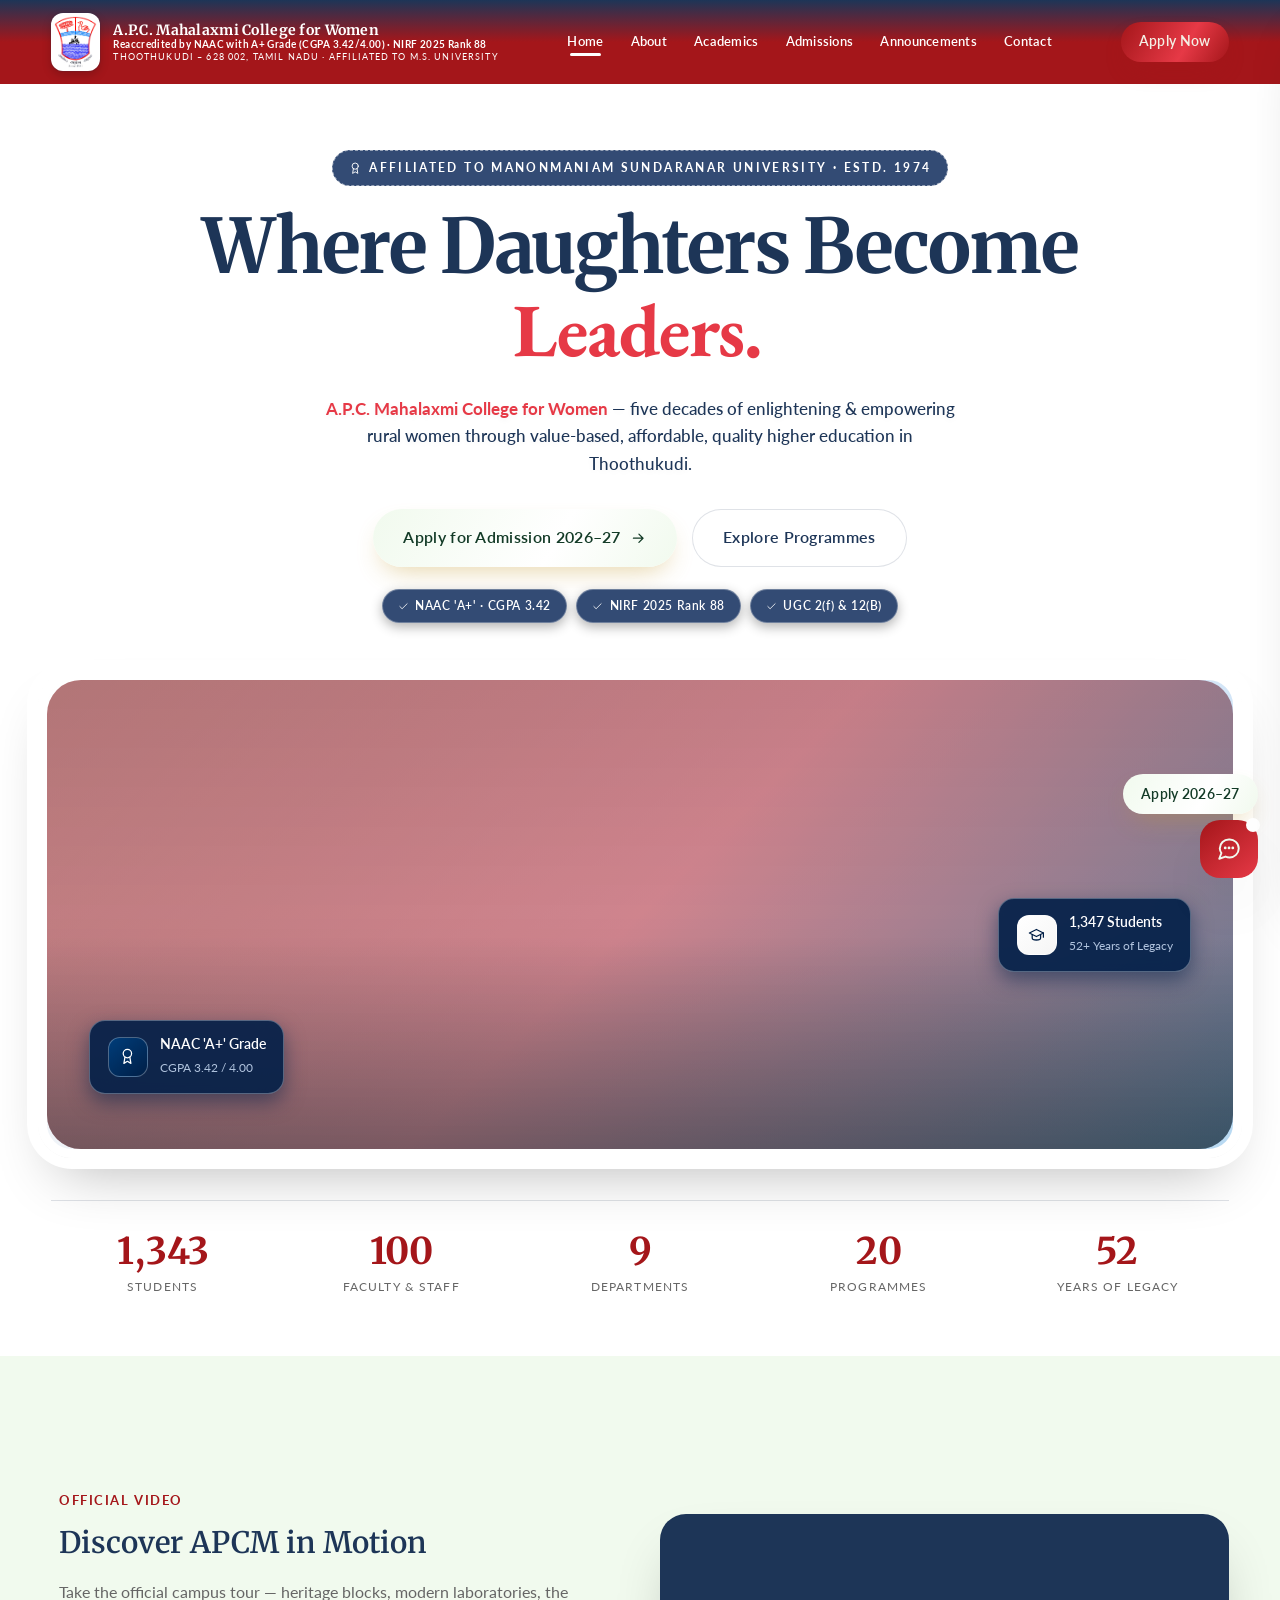
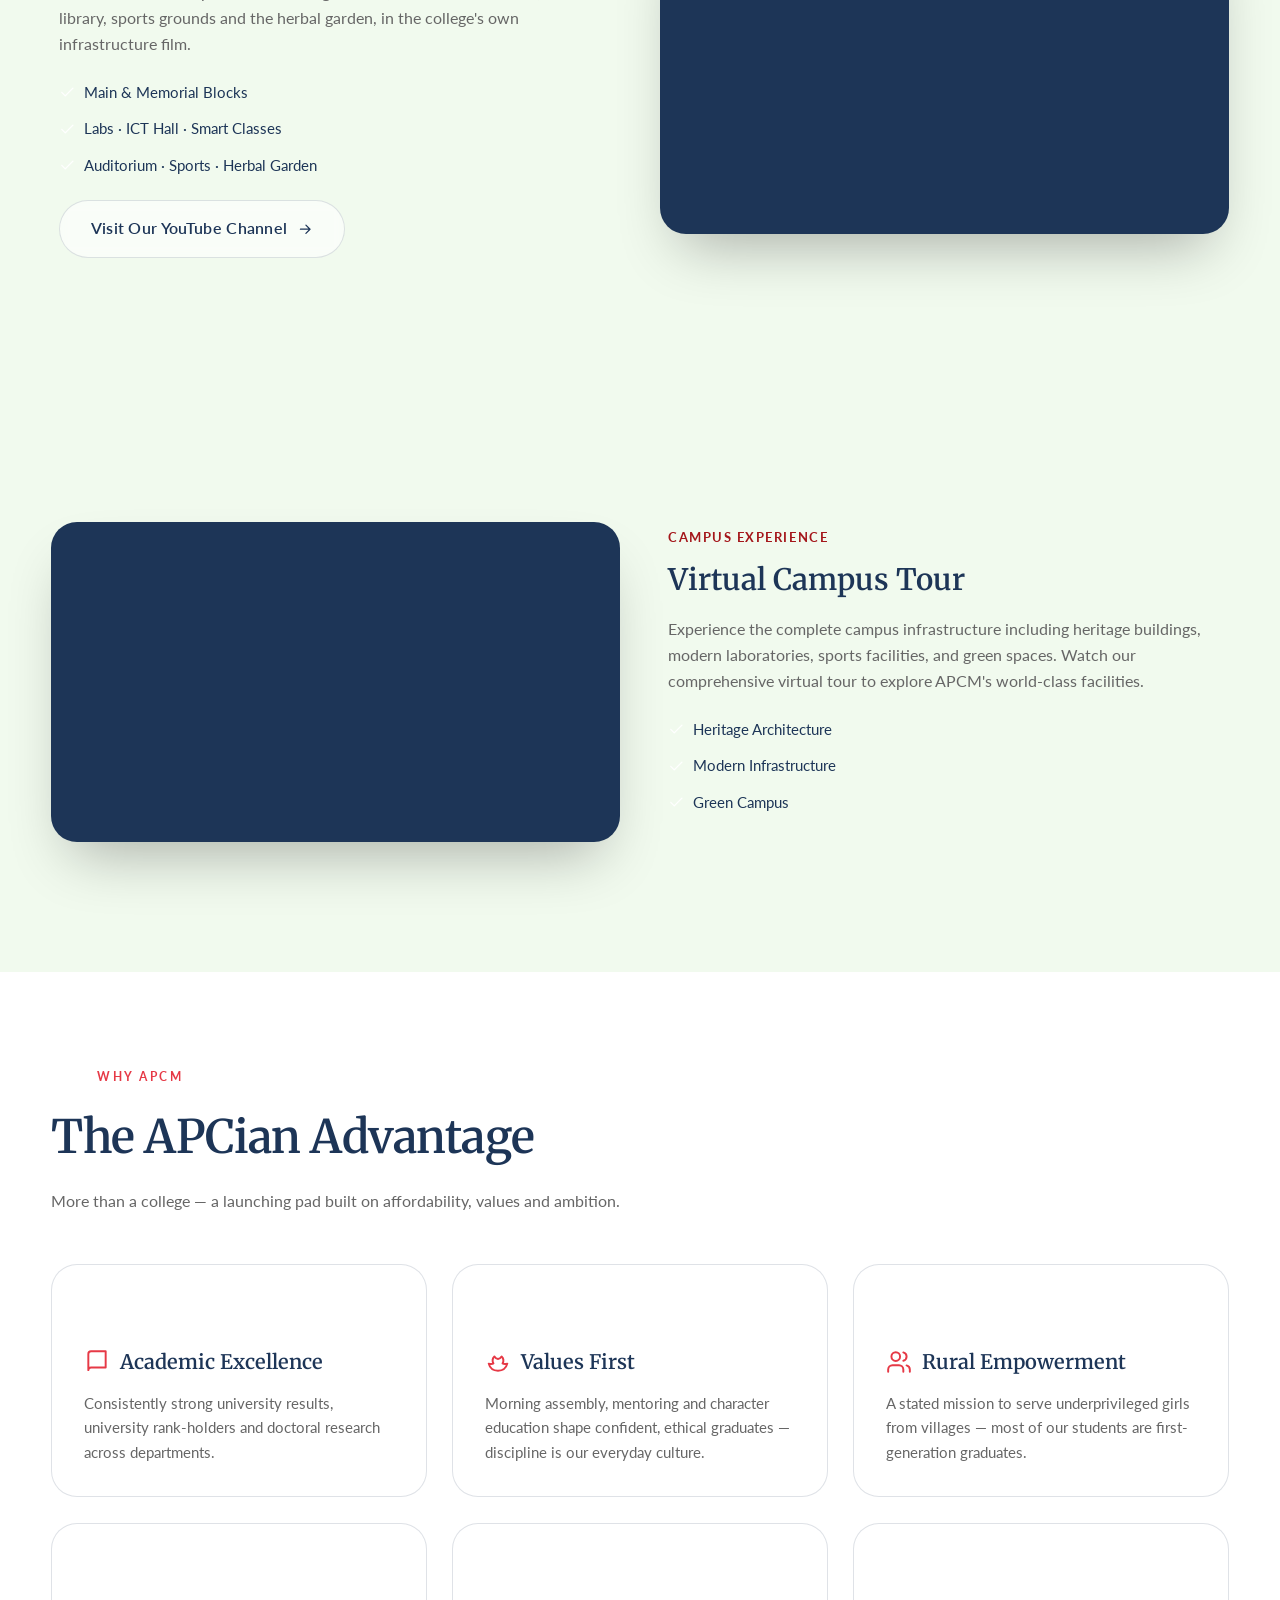
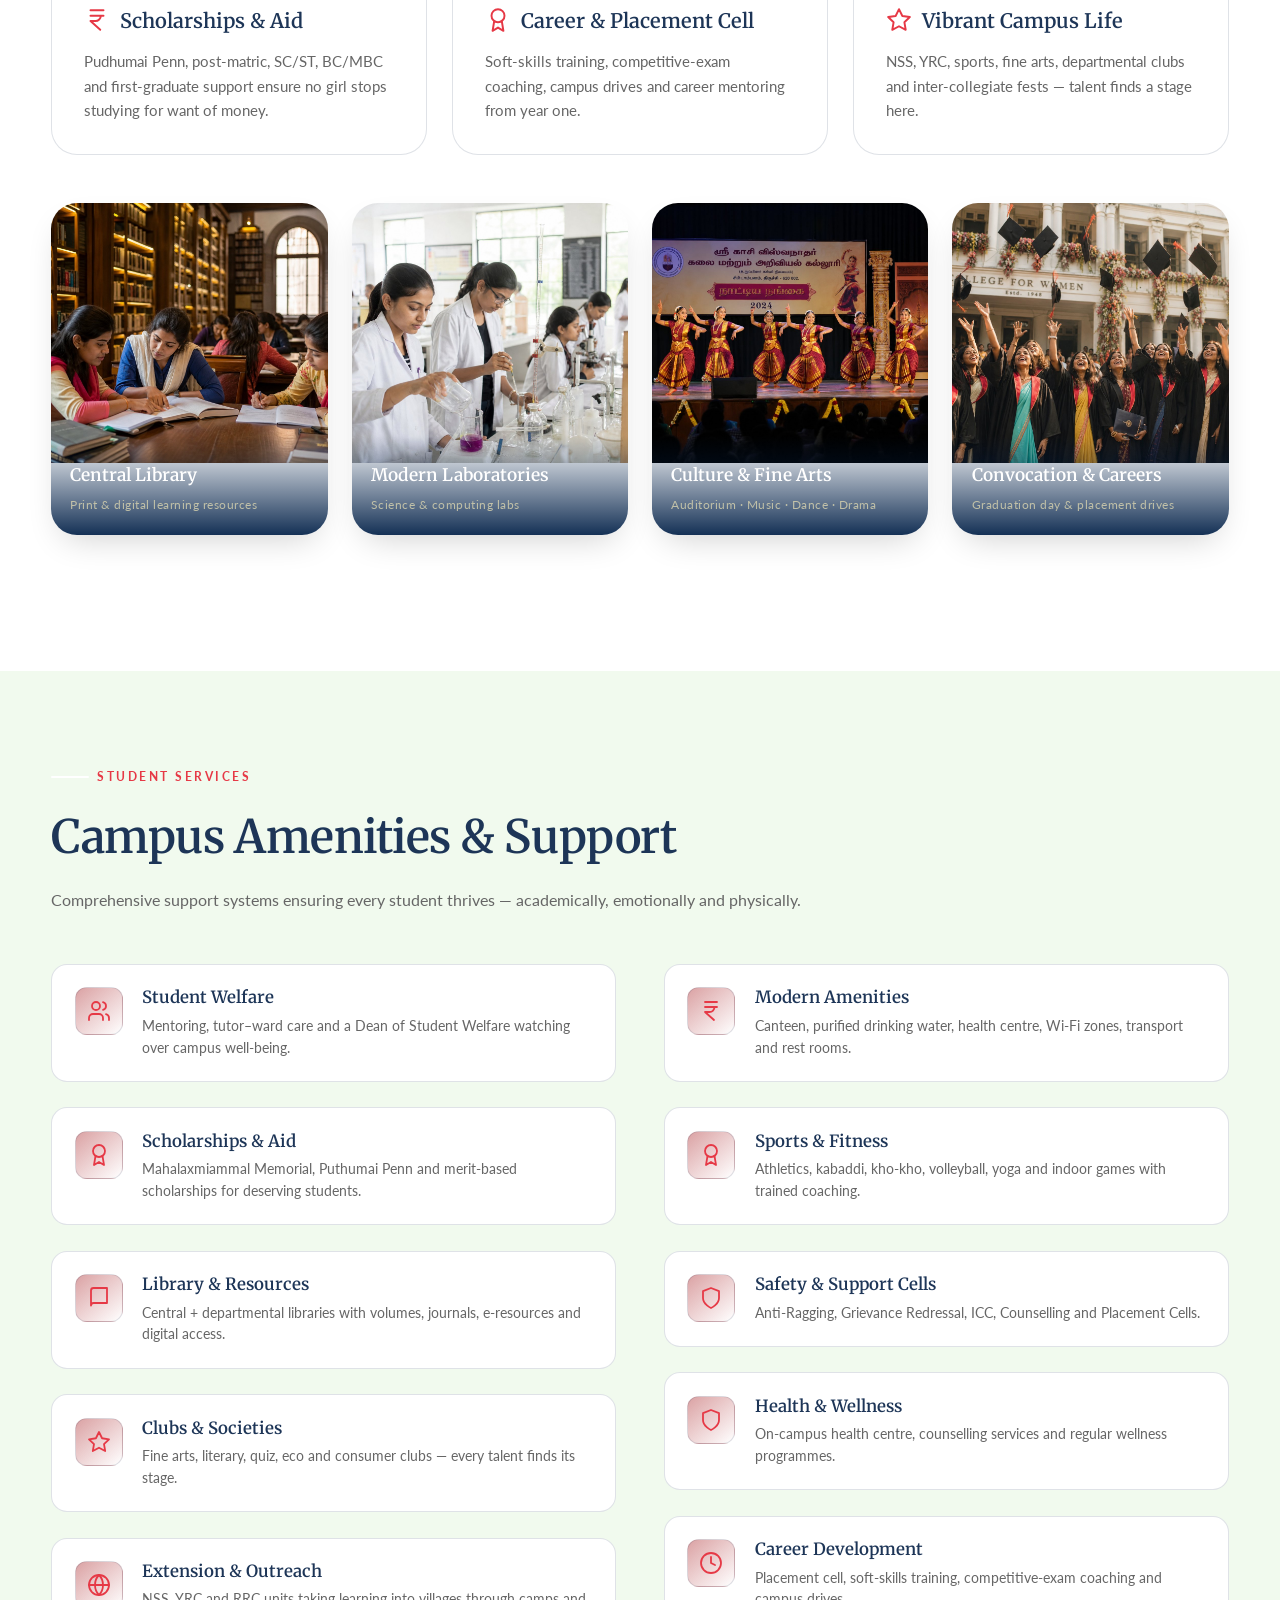
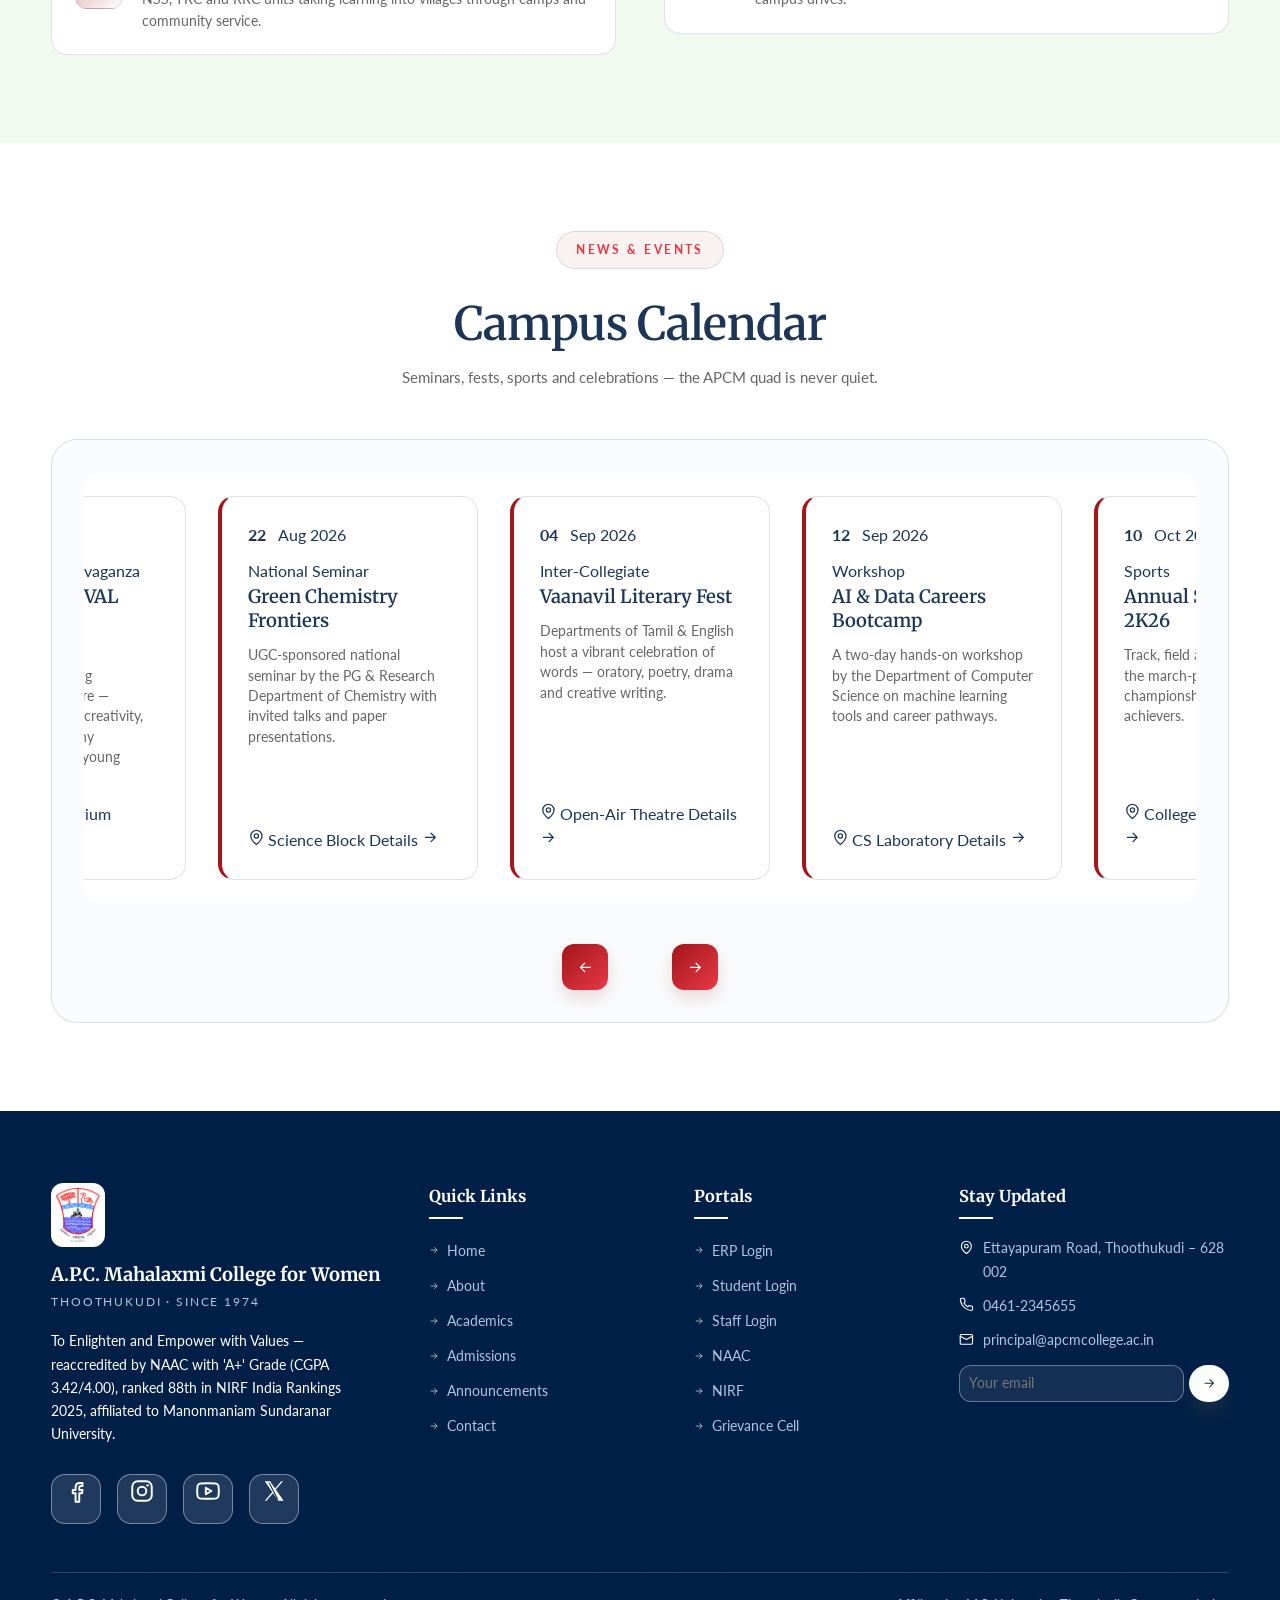
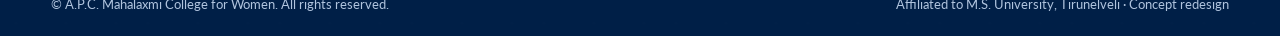
==== commit 14f63033: "Add APCM Assist chatbot to home page Added chatbot HTML structure to index.html (home page): - Butto" ====
--- a/index.html
+++ b/index.html
@@ -179,6 +179,185 @@
   </div>
 </section>
 
+<!-- ============ DISCOVER APCM (OFFICIAL VIDEO) ============ -->
+<section id="discover" class="alt">
+  <div class="container">
+    <div class="video-grid">
+      <div class="vid-copy" data-reveal="left">
+        <span class="kicker">Official Video</span>
+        <h3>Discover APCM in Motion</h3>
+        <p>Take the official campus tour — heritage blocks, modern laboratories, the library, sports grounds and the herbal garden, in the college's own infrastructure film.</p>
+        <div class="vid-mini">
+          <span><svg class="icon"><use href="#i-check"/></svg>Main &amp; Memorial Blocks</span>
+          <span><svg class="icon"><use href="#i-check"/></svg>Labs · ICT Hall · Smart Classes</span>
+          <span><svg class="icon"><use href="#i-check"/></svg>Auditorium · Sports · Herbal Garden</span>
+        </div>
+        <a class="btn btn-ghost" href="https://www.youtube.com/@a.p.c.mahalaxmicollegeforw2276" target="_blank" rel="noopener">Visit Our YouTube Channel <svg class="icon"><use href="#i-arrow"/></svg></a>
+      </div>
+      <div class="vid" data-reveal="right" style="background:#1D3557;display:flex;align-items:center;justify-content:center;min-height:300px;border-radius:var(--r-l);overflow:hidden;position:relative">
+        <iframe width="100%" height="100%" src="https://www.youtube-nocookie.com/embed/1mB3QCJpVU0?autoplay=1&mute=1&loop=1&playlist=1mB3QCJpVU0&controls=0&modestbranding=1&rel=0&fs=0" title="APCM College Official Video" allow="accelerometer; autoplay; clipboard-write; encrypted-media; gyroscope; picture-in-picture" allowfullscreen style="border:0;width:100%;height:100%;position:absolute;inset:0"></iframe>
+      </div>
+    </div>
+  </div>
+</section>
+
+<!-- ============ CAMPUS TOUR VIDEO ============ -->
+<section id="tour" class="alt">
+  <div class="container">
+    <div class="video-grid">
+      <div class="vid" data-reveal="left" style="background:#1D3557;display:flex;align-items:center;justify-content:center;min-height:300px;border-radius:var(--r-l);overflow:hidden;position:relative">
+        <iframe width="100%" height="100%" src="https://www.youtube-nocookie.com/embed/IaTkpP_eMjw?autoplay=1&mute=1&loop=1&playlist=IaTkpP_eMjw&controls=0&modestbranding=1&rel=0&fs=0" title="APCM College Campus Tour" allow="accelerometer; autoplay; clipboard-write; encrypted-media; gyroscope; picture-in-picture" allowfullscreen style="border:0;width:100%;height:100%;position:absolute;inset:0"></iframe>
+      </div>
+      <div class="vid-copy" data-reveal="right">
+        <span class="kicker">Campus Experience</span>
+        <h3>Virtual Campus Tour</h3>
+        <p>Experience the complete campus infrastructure including heritage buildings, modern laboratories, sports facilities, and green spaces. Watch our comprehensive virtual tour to explore APCM's world-class facilities.</p>
+        <div class="vid-mini">
+          <span><svg class="icon"><use href="#i-check"/></svg>Heritage Architecture</span>
+          <span><svg class="icon"><use href="#i-check"/></svg>Modern Infrastructure</span>
+          <span><svg class="icon"><use href="#i-check"/></svg>Green Campus</span>
+        </div>
+      </div>
+    </div>
+  </div>
+</section>
+
+<!-- ============ WHY APCM ============ -->
+<section id="why">
+  <div class="container">
+    <div class="section-head" data-reveal>
+      <span class="kicker">Why APCM</span>
+      <h2>The APCian Advantage</h2>
+      <p class="sub">More than a college — a launching pad built on affordability, values and ambition.</p>
+    </div>
+    <div class="why-grid">
+      <div class="why-card" data-reveal><span class="why-num">— 01</span><h3><svg class="icon"><use href="#i-book"/></svg>Academic Excellence</h3><p>Consistently strong university results, university rank-holders and doctoral research across departments.</p></div>
+      <div class="why-card" data-reveal><span class="why-num">— 02</span><h3><svg class="icon"><use href="#i-lotus"/></svg>Values First</h3><p>Morning assembly, mentoring and character education shape confident, ethical graduates — discipline is our everyday culture.</p></div>
+      <div class="why-card" data-reveal><span class="why-num">— 03</span><h3><svg class="icon"><use href="#i-users"/></svg>Rural Empowerment</h3><p>A stated mission to serve underprivileged girls from villages — most of our students are first-generation graduates.</p></div>
+      <div class="why-card" data-reveal><span class="why-num">— 04</span><h3><svg class="icon"><use href="#i-coin"/></svg>Scholarships &amp; Aid</h3><p>Pudhumai Penn, post-matric, SC/ST, BC/MBC and first-graduate support ensure no girl stops studying for want of money.</p></div>
+      <div class="why-card" data-reveal><span class="why-num">— 05</span><h3><svg class="icon"><use href="#i-award"/></svg>Career &amp; Placement Cell</h3><p>Soft-skills training, competitive-exam coaching, campus drives and career mentoring from year one.</p></div>
+      <div class="why-card" data-reveal><span class="why-num">— 06</span><h3><svg class="icon"><use href="#i-star"/></svg>Vibrant Campus Life</h3><p>NSS, YRC, sports, fine arts, departmental clubs and inter-collegiate fests — talent finds a stage here.</p></div>
+    </div>
+
+    <div class="facility">
+      <figure class="fac-item" data-reveal><img src="apcm-redesign/assets/campus-library.jpg" alt="Central library"><figcaption><b>Central Library</b><span>Print &amp; digital learning resources</span></figcaption></figure>
+      <figure class="fac-item" data-reveal><img src="apcm-redesign/assets/campus-lab.jpg" alt="Science laboratory"><figcaption><b>Modern Laboratories</b><span>Science &amp; computing labs</span></figcaption></figure>
+      <figure class="fac-item" data-reveal><img src="apcm-redesign/assets/campus-cultural.jpg" alt="Cultural performance"><figcaption><b>Culture &amp; Fine Arts</b><span>Auditorium · Music · Dance · Drama</span></figcaption></figure>
+      <figure class="fac-item" data-reveal><img src="apcm-redesign/assets/campus-convocation.jpg" alt="Convocation"><figcaption><b>Convocation &amp; Careers</b><span>Graduation day &amp; placement drives</span></figcaption></figure>
+    </div>
+    <span id="gallery"></span>
+  </div>
+</section>
+
+<!-- ============ CAMPUS AMENITIES ============ -->
+<section id="amenities" class="alt">
+  <div class="container">
+    <div class="section-head" data-reveal>
+      <span class="kicker">Student Services</span>
+      <h2>Campus Amenities &amp; Support</h2>
+      <p class="sub">Comprehensive support systems ensuring every student thrives — academically, emotionally and physically.</p>
+    </div>
+    
+    <div class="amenities-duo">
+      <div class="amenities-column" data-reveal="left">
+        <div class="amenity-item">
+          <div class="amenity-icon-small"><svg class="icon"><use href="#i-users"/></svg></div>
+          <div>
+            <h4>Student Welfare</h4>
+            <p>Mentoring, tutor–ward care and a Dean of Student Welfare watching over campus well-being.</p>
+          </div>
+        </div>
+        <div class="amenity-item">
+          <div class="amenity-icon-small"><svg class="icon"><use href="#i-award"/></svg></div>
+          <div>
+            <h4>Scholarships &amp; Aid</h4>
+            <p>Mahalaxmiammal Memorial, Puthumai Penn and merit-based scholarships for deserving students.</p>
+          </div>
+        </div>
+        <div class="amenity-item">
+          <div class="amenity-icon-small"><svg class="icon"><use href="#i-book"/></svg></div>
+          <div>
+            <h4>Library &amp; Resources</h4>
+            <p>Central + departmental libraries with volumes, journals, e-resources and digital access.</p>
+          </div>
+        </div>
+        <div class="amenity-item">
+          <div class="amenity-icon-small"><svg class="icon"><use href="#i-star"/></svg></div>
+          <div>
+            <h4>Clubs &amp; Societies</h4>
+            <p>Fine arts, literary, quiz, eco and consumer clubs — every talent finds its stage.</p>
+          </div>
+        </div>
+        <div class="amenity-item">
+          <div class="amenity-icon-small"><svg class="icon"><use href="#i-globe"/></svg></div>
+          <div>
+            <h4>Extension &amp; Outreach</h4>
+            <p>NSS, YRC and RRC units taking learning into villages through camps and community service.</p>
+          </div>
+        </div>
+      </div>
+
+      <div class="amenities-column" data-reveal="right">
+        <div class="amenity-item">
+          <div class="amenity-icon-small"><svg class="icon"><use href="#i-coin"/></svg></div>
+          <div>
+            <h4>Modern Amenities</h4>
+            <p>Canteen, purified drinking water, health centre, Wi-Fi zones, transport and rest rooms.</p>
+          </div>
+        </div>
+        <div class="amenity-item">
+          <div class="amenity-icon-small"><svg class="icon"><use href="#i-award"/></svg></div>
+          <div>
+            <h4>Sports &amp; Fitness</h4>
+            <p>Athletics, kabaddi, kho-kho, volleyball, yoga and indoor games with trained coaching.</p>
+          </div>
+        </div>
+        <div class="amenity-item">
+          <div class="amenity-icon-small"><svg class="icon"><use href="#i-shield"/></svg></div>
+          <div>
+            <h4>Safety &amp; Support Cells</h4>
+            <p>Anti-Ragging, Grievance Redressal, ICC, Counselling and Placement Cells.</p>
+          </div>
+        </div>
+        <div class="amenity-item">
+          <div class="amenity-icon-small"><svg class="icon"><use href="#i-shield"/></svg></div>
+          <div>
+            <h4>Health &amp; Wellness</h4>
+            <p>On-campus health centre, counselling services and regular wellness programmes.</p>
+          </div>
+        </div>
+        <div class="amenity-item">
+          <div class="amenity-icon-small"><svg class="icon"><use href="#i-clock"/></svg></div>
+          <div>
+            <h4>Career Development</h4>
+            <p>Placement cell, soft-skills training, competitive-exam coaching and campus drives.</p>
+          </div>
+        </div>
+      </div>
+    </div>
+  </div>
+</section>
+
+<!-- ============ EVENTS ============ -->
+<section id="events-section">
+  <div class="container">
+    <div class="section-head sh-c events-head" data-reveal>
+      <span class="kicker-light-home">NEWS &amp; EVENTS</span>
+      <h2 class="events-heading">Campus Calendar</h2>
+      <p class="events-subhead">Seminars, fests, sports and celebrations — the APCM quad is never quiet.</p>
+    </div>
+    
+    <div class="evt-shell-home">
+      <div class="evt-vp-home"><div class="evt-track-home" id="evtTrack"></div></div>
+      <div class="evt-nav-home">
+        <button class="evt-arrow-home" id="evtPrev" aria-label="Previous events"><svg class="icon" style="transform:rotate(180deg)"><use href="#i-arrow"/></svg></button>
+        <div class="evt-dots-home" id="evtDots"></div>
+        <button class="evt-arrow-home" id="evtNext" aria-label="Next events"><svg class="icon"><use href="#i-arrow"/></svg></button>
+      </div>
+    </div>
+  </div>
+</section>
+
 </main>
 
 <!-- ============ FOOTER ============ -->
@@ -204,8 +383,6 @@
           <li><a href="about.html"><svg class="icon"><use href="#i-arrow"/></svg>About</a></li>
           <li><a href="academics.html"><svg class="icon"><use href="#i-arrow"/></svg>Academics</a></li>
           <li><a href="admissions.html"><svg class="icon"><use href="#i-arrow"/></svg>Admissions</a></li>
-          <li><a href="campus-life.html"><svg class="icon"><use href="#i-arrow"/></svg>Campus Life</a></li>
-          <li><a href="events.html"><svg class="icon"><use href="#i-arrow"/></svg>Events</a></li>
           <li><a href="announcements.html"><svg class="icon"><use href="#i-arrow"/></svg>Announcements</a></li>
           <li><a href="contact.html"><svg class="icon"><use href="#i-arrow"/></svg>Contact</a></li>
         </ul>
@@ -265,6 +442,25 @@
   </div>
 </div>
 
+<!-- ============ APCM ASSIST CHATBOT ============ -->
+<button id="botFab" aria-label="Chat with APCM Assist">
+  <svg class="icon" style="width:26px;height:26px"><use href="#i-bot"/></svg>
+  <span class="bot-dot"></span>
+</button>
+<div id="botPanel" role="dialog" aria-label="APCM Assist chat">
+  <div class="bot-head">
+    <span class="bot-avatar"><svg class="icon" style="width:20px;height:20px"><use href="#i-bot"/></svg></span>
+    <div><b>APCM Assist</b><span>Campus helpdesk · replies instantly</span></div>
+    <button id="botClose" aria-label="Close chat"><svg class="icon" style="width:18px;height:18px"><use href="#i-x"/></svg></button>
+  </div>
+  <div class="bot-msgs" id="botMsgs"></div>
+  <div class="bot-chips" id="botChips"></div>
+  <form id="botForm">
+    <input id="botInput" type="text" placeholder="Ask about admissions, courses…" autocomplete="off" aria-label="Type your question">
+    <button type="submit" aria-label="Send"><svg class="icon" style="width:18px;height:18px"><use href="#i-send"/></svg></button>
+  </form>
+</div>
+
 <!-- ============ TOAST / LIGHTBOX ============ -->
 <div id="toast" role="status"><svg class="icon"><use href="#i-check"/></svg><span id="toastMsg"></span></div>
 <div id="lb" role="dialog" aria-label="Image viewer"><button aria-label="Close image"><svg class="icon"><use href="#i-x"/></svg></button><img id="lbImg" alt=""></div>
--- a/apcm-redesign/css/style.css
+++ b/apcm-redesign/css/style.css
@@ -93,7 +93,7 @@
   position:relative;overflow:hidden;isolation:isolate;
   transition:transform .3s var(--ease),box-shadow .3s var(--ease),background .3s;
 }
-.btn:active{transform:scale(.97)}
+.btn:active{transform:scale(.97);box-shadow:0 0 12px rgba(164,22,26,.4)}
 .btn .icon{transition:transform .3s var(--ease)}
 .btn:hover .icon{transform:translateX(4px)}
 .btn-primary{background:linear-gradient(120deg,var(--maroon),var(--maroon-2) 60%,var(--maroon));color:#f4f1e6;box-shadow:0 12px 26px -10px var(--maroon-glow)}
@@ -101,9 +101,9 @@
 .btn-primary:hover{transform:translateY(-3px);box-shadow:0 18px 34px -10px var(--maroon-glow)}
 .btn-primary:hover::after{transform:translateX(110%)}
 .btn-gold{background:linear-gradient(120deg,var(--gold-2),var(--gold) 60%,var(--gold-2));color:#123a26;box-shadow:0 12px 26px -10px rgba(195,154,46,.45)}
-.btn-gold:hover{transform:translateY(-3px)}
+.btn-gold:hover{transform:translateY(-3px);box-shadow:0 0 25px rgba(195,154,46,.5), 0 18px 34px -10px rgba(195,154,46,.45)}
 .btn-ghost{border:1.5px solid var(--line);color:var(--ink);background:color-mix(in srgb,var(--card) 60%,transparent);backdrop-filter:blur(6px)}
-.btn-ghost:hover{border-color:var(--gold);color:var(--maroon);transform:translateY(-3px)}
+.btn-ghost:hover{border-color:var(--gold);color:var(--maroon);transform:translateY(-3px);box-shadow:0 0 18px rgba(195,154,46,.35)}
 [data-theme="dark"] .btn-ghost:hover{color:var(--gold-2)}
 .btn-sm{padding:.55rem 1.15rem;font-size:.86rem}
 
@@ -224,7 +224,7 @@
   width:40px;height:40px;border-radius:12px;border:1px solid var(--line);display:grid;place-items:center;
   background:var(--card);transition:.25s;color:var(--ink);
 }
-.icon-btn:hover{border-color:var(--gold);color:var(--maroon);transform:translateY(-2px)}
+.icon-btn:hover{border-color:var(--gold);color:var(--maroon);transform:translateY(-2px);box-shadow:0 0 15px rgba(195,154,46,.4)}
 [data-theme="dark"] .icon-btn:hover{color:var(--gold-2)}
 #burger{display:none;background:transparent;border-color:#ffffff;color:#ffffff}
 #burger:hover{border-color:#ffffff;color:#ffffff}
@@ -509,7 +509,7 @@
   content:"";position:absolute;inset:0 0 auto;height:5px;
   background:linear-gradient(90deg,var(--gold),var(--maroon-2),var(--gold));opacity:0;transition:.4s;
 }
-.tree-card:hover{transform:translateY(-9px);box-shadow:var(--shadow-m)}
+.tree-card:hover{transform:translateY(-9px);box-shadow:0 0 18px rgba(195,154,46,.4), var(--shadow-m)}
 .tree-card:hover::before{opacity:1}
 .medallion{
   width:100px;height:100px;margin:0 auto 1.1rem;border-radius:32px;display:grid;place-items:center;
@@ -530,12 +530,13 @@
 .tabs{display:flex;justify-content:center;gap:.55rem;flex-wrap:wrap;margin-bottom:2.6rem}
 .tab{
   padding:.62rem 1.35rem;border-radius:999px;border:1px solid var(--line);font-weight:600;font-size:.9rem;
-  background:var(--card);transition:.3s;display:inline-flex;gap:.5rem;align-items:center;
+  background:var(--card);transition:.3s;display:inline-flex;flex-direction:column;gap:.2rem;align-items:center;
 }
 .tab small{font-size:.72rem;background:var(--gold-soft);color:var(--maroon-2);padding:.05rem .5rem;border-radius:999px;font-weight:700}
+.tab-label{font-size:.65rem;color:var(--muted);font-weight:500;letter-spacing:.03em;white-space:nowrap}
 [data-theme="dark"] .tab small{color:var(--gold-2)}
-.tab:hover{border-color:var(--gold);transform:translateY(-2px)}
-.tab.active{background:linear-gradient(120deg,var(--maroon),var(--maroon-2));color:#fdf0dd;border-color:transparent;box-shadow:0 10px 22px -8px var(--maroon-glow)}
+.tab:hover{border-color:var(--gold);transform:translateY(-2px);box-shadow:0 0 12px rgba(195,154,46,.35)}
+.tab.active{background:linear-gradient(120deg,var(--maroon),var(--maroon-2));color:#fdf0dd;border-color:transparent;box-shadow:0 0 20px rgba(164,22,26,.5), 0 10px 22px -8px var(--maroon-glow)}
 .tab.active small{background:rgba(255,255,255,.18);color:#fdf6e3}
 .prog-grid{display:grid;grid-template-columns:repeat(3,1fr);gap:1.4rem}
 @media(max-width:980px){.prog-grid{grid-template-columns:repeat(2,1fr)}}
@@ -547,7 +548,7 @@
   animation:cardIn .5s var(--ease) both;
 }
 @keyframes cardIn{from{opacity:0;transform:translateY(22px) scale(.97)}to{opacity:1;transform:none}}
-.prog-card:hover{transform:translateY(-8px);box-shadow:var(--shadow-m);border-color:color-mix(in srgb,var(--gold) 55%,var(--line))}
+.prog-card:hover{transform:translateY(-8px);box-shadow:0 0 18px rgba(195,154,46,.35), var(--shadow-m);border-color:color-mix(in srgb,var(--gold) 55%,var(--line))}
 .pc-top{display:flex;justify-content:space-between;align-items:flex-start;gap:.6rem}
 .pc-ic{
   width:54px;height:54px;border-radius:16px;display:grid;place-items:center;flex:none;
@@ -574,21 +575,6 @@
 .why-grid{display:grid;grid-template-columns:repeat(3,1fr);gap:1.4rem}
 @media(max-width:980px){.why-grid{grid-template-columns:repeat(2,1fr)}}
 @media(max-width:600px){.why-grid{grid-template-columns:1fr}}
-.why-card{
-  padding:1.9rem;border-radius:var(--r-l);background:var(--card);border:1px solid var(--line);
-  transition:.4s var(--ease);position:relative;overflow:hidden;
-}
-.why-card::after{
-  content:"";position:absolute;right:-30px;bottom:-30px;width:120px;height:120px;border-radius:50%;
-  background:radial-gradient(circle,var(--gold-soft),transparent 70%);transition:.5s;
-}
-.why-card:hover{transform:translateY(-7px);box-shadow:var(--shadow-m)}
-.why-card:hover::after{transform:scale(1.7)}
-.why-num{font-family:var(--font-d);font-size:.85rem;color:var(--gold);letter-spacing:.2em;margin-bottom:1rem;display:block}
-.why-card h3{font-family:var(--font-d);font-size:1.22rem;margin-bottom:.5rem;font-weight:600;display:flex;gap:.6rem;align-items:center}
-.why-card h3 .icon{color:var(--maroon-2);width:1.15em;height:1.15em}
-[data-theme="dark"] .why-card h3 .icon{color:var(--gold-2)}
-.why-card p{font-size:.9rem;color:var(--muted)}
 
 /* facility band */
 .facility{display:grid;grid-template-columns:repeat(4,1fr);gap:1.2rem;margin-top:3.6rem}
@@ -630,7 +616,7 @@
   padding:.5rem 1rem;border-radius:999px;border:1.5px solid var(--line);font-size:.84rem;font-weight:600;
   background:var(--bg);transition:.25s;
 }
-.chip-int:hover{border-color:var(--gold);transform:translateY(-2px)}
+.chip-int:hover{border-color:var(--gold);transform:translateY(-2px);box-shadow:0 0 12px rgba(195,154,46,.35)}
 .chip-int.on{background:var(--gold);border-color:var(--gold);color:#123a26}
 .finder-btns{display:flex;gap:.7rem;margin-top:1.7rem;flex-wrap:wrap}
 .finder-out{display:grid;gap:1rem;align-content:start;min-height:280px}
@@ -707,7 +693,7 @@
   background:var(--card);border:1px solid var(--line);border-radius:var(--r-m);padding:1.25rem 1.4rem;
   box-shadow:var(--shadow-s);display:inline-block;text-align:left;transition:.35s var(--ease);
 }
-.tl-card:hover{transform:translateY(-5px) scale(1.015);box-shadow:var(--shadow-m);border-color:var(--gold)}
+.tl-card:hover{transform:translateY(-5px) scale(1.015);box-shadow:0 0 15px rgba(195,154,46,.35), var(--shadow-m);border-color:var(--gold)}
 .tl-year{
   display:inline-block;font-family:var(--font-d);font-size:.95rem;font-weight:700;color:#fff;
   background:linear-gradient(120deg,var(--maroon),var(--maroon-2));padding:.22rem .85rem;border-radius:999px;margin-bottom:.5rem;
@@ -721,42 +707,7 @@
 }
 .tl-item[data-reveal]{transition-delay:0s}
 
-/* ---------- 15. EVENTS SLIDER ---------- */
-.evt-shell{position:relative}
-.evt-vp{overflow:hidden;margin:0 -6px;padding:6px}
-.evt-track{display:flex;gap:1.4rem;transition:transform .65s var(--ease)}
-.evt-card{
-  flex:0 0 calc((100% - 2.8rem)/3);min-width:0;background:var(--card);border:1px solid var(--line);
-  border-radius:var(--r-l);overflow:hidden;display:flex;flex-direction:column;
-  transition:transform .4s var(--ease),box-shadow .4s var(--ease);
-}
-@media(max-width:980px){.evt-card{flex-basis:calc((100% - 1.4rem)/2)}}
-@media(max-width:640px){.evt-card{flex-basis:100%}}
-.evt-card:hover{transform:translateY(-7px);box-shadow:var(--shadow-m)}
-.evt-head{display:flex;gap:1rem;padding:1.3rem 1.3rem 0;align-items:center}
-.evt-date{
-  width:64px;height:70px;flex:none;border-radius:14px;display:grid;place-content:center;text-align:center;
-  background:linear-gradient(160deg,var(--maroon),var(--maroon-2));color:#fff;box-shadow:var(--shadow-s);
-}
-.evt-date b{font-family:var(--font-d);font-size:1.5rem;line-height:1;color:var(--gold-2)}
-.evt-date span{font-size:.68rem;letter-spacing:.14em;text-transform:uppercase}
-.evt-cat{font-size:.72rem;font-weight:700;letter-spacing:.12em;text-transform:uppercase;color:var(--gold)}
-.evt-head h3{font-family:var(--font-d);font-size:1.08rem;line-height:1.3;margin-top:.2rem}
-.evt-card p{padding:.9rem 1.3rem 0;font-size:.88rem;color:var(--muted);flex:1}
-.evt-foot{display:flex;justify-content:space-between;align-items:center;padding:1rem 1.3rem 1.25rem;font-size:.8rem;color:var(--muted)}
-.evt-foot a{display:inline-flex;gap:.35rem;align-items:center;font-weight:700;color:var(--maroon-2);font-size:.85rem}
-[data-theme="dark"] .evt-foot a{color:var(--gold-2)}
-.evt-foot a:hover .icon{transform:translateX(4px)}
-.evt-foot .icon{transition:transform .3s;width:.85em;height:.85em}
-.evt-nav{display:flex;gap:.6rem;justify-content:center;margin-top:2rem;align-items:center}
-.evt-arrow{
-  width:46px;height:46px;border-radius:50%;border:1px solid var(--line);display:grid;place-items:center;
-  background:var(--card);transition:.3s;
-}
-.evt-arrow:hover{background:var(--maroon);color:#fff;border-color:var(--maroon)}
-.evt-dots{display:flex;gap:.45rem}
-.evt-dots button{width:9px;height:9px;border-radius:99px;background:var(--line);transition:.3s}
-.evt-dots button.on{width:26px;background:linear-gradient(90deg,var(--gold),var(--maroon-2))}
+/* ---------- 15. EVENTS SLIDER - Home Page Events Carousel ---------- */
 
 /* ---------- 16. ANNOUNCEMENTS ---------- */
 .ann-grid{display:grid;grid-template-columns:1fr 1fr;gap:1.1rem;max-width:1000px;margin:0 auto}
@@ -765,7 +716,7 @@
   display:flex;gap:1rem;align-items:flex-start;background:var(--card);border:1px solid var(--line);
   border-radius:var(--r-m);padding:1.15rem 1.3rem;transition:.35s var(--ease);cursor:pointer;
 }
-.ann-item:hover{transform:translateX(6px);border-color:var(--gold);box-shadow:var(--shadow-s)}
+.ann-item:hover{transform:translateX(6px);border-color:var(--gold);box-shadow:0 0 15px rgba(195,154,46,.3), var(--shadow-s)}
 .ann-date{
   flex:none;text-align:center;background:var(--gold-soft);border:1px solid var(--gold);border-radius:12px;
   padding:.5rem .7rem;line-height:1.15;
@@ -997,8 +948,8 @@
 .ann-search input{border:0;background:none;flex:1;font:inherit;font-size:.92rem;color:var(--ink);outline:none}
 .ann-chips{display:flex;gap:.4rem;flex-wrap:wrap}
 .chip-cat{padding:.42rem .95rem;border-radius:999px;border:1.5px solid var(--line);font-size:.8rem;font-weight:600;background:var(--bg);transition:.25s}
-.chip-cat:hover{border-color:var(--gold);transform:translateY(-2px)}
-.chip-cat.on{background:linear-gradient(120deg,var(--maroon),var(--maroon-2));color:#fdf0dd;border-color:transparent}
+.chip-cat:hover{border-color:var(--gold);transform:translateY(-2px);box-shadow:0 0 12px rgba(195,154,46,.35)}
+.chip-cat.on{background:linear-gradient(120deg,var(--maroon),var(--maroon-2));color:#fdf0dd;border-color:transparent;box-shadow:0 0 18px rgba(164,22,26,.5)}
 .ann-count{font-size:.76rem;color:var(--muted);letter-spacing:.06em;margin-left:auto;white-space:nowrap}
 .ann-cat{font-style:normal;color:var(--gold);font-weight:700}
 .ann-cat-pill{display:inline-block;background:var(--gold-soft);color:var(--gold);font-size:.7rem;font-weight:800;letter-spacing:.12em;text-transform:uppercase;padding:.28rem .75rem;border-radius:999px;margin-right:.5rem}
@@ -1160,7 +1111,7 @@
 }
 .amenity-card:hover{
   transform:translateY(-8px);
-  box-shadow:var(--shadow-m);
+  box-shadow:0 0 18px rgba(195,154,46,.35), var(--shadow-m);
   border-color:color-mix(in srgb,var(--gold) 55%,var(--line));
 }
 .amenity-icon{
@@ -1220,7 +1171,7 @@
   display:block;background:var(--card);border:1px solid var(--line);border-radius:var(--r-l);
   padding:1.5rem 1.6rem;transition:transform .35s var(--ease),box-shadow .35s var(--ease),border-color .35s;
 }
-.update-card:hover{transform:translateY(-6px);box-shadow:var(--shadow-m);border-color:color-mix(in srgb,var(--gold) 55%,var(--line))}
+.update-card:hover{transform:translateY(-6px);box-shadow:0 0 15px rgba(195,154,46,.35), var(--shadow-m);border-color:color-mix(in srgb,var(--gold) 55%,var(--line))}
 .update-card .upd-tag{
   display:inline-flex;align-items:center;gap:.4rem;font-size:.7rem;font-weight:700;letter-spacing:.1em;
   text-transform:uppercase;color:var(--maroon-2);margin-bottom:.7rem;
@@ -1317,3 +1268,458 @@
   line-height:1.55;
   margin:0;
 }
+
+/* ---------- FACILITY GRID ---------- */
+.facility{
+  display:grid;
+  grid-template-columns:repeat(4,1fr);
+  gap:1.5rem;
+  margin:3rem 0;
+}
+@media(max-width:1020px){.facility{grid-template-columns:repeat(2,1fr);gap:1.2rem}}
+@media(max-width:640px){.facility{grid-template-columns:1fr;gap:1rem}}
+.fac-item{
+  position:relative;
+  border-radius:var(--r-l);
+  overflow:hidden;
+  margin:0;
+  box-shadow:var(--shadow-m);
+  transition:transform .4s var(--ease),box-shadow .4s var(--ease);
+}
+.fac-item:hover{
+  transform:translateY(-8px);
+  box-shadow:var(--shadow-l);
+}
+.fac-item img{
+  width:100%;
+  height:260px;
+  object-fit:cover;
+  display:block;
+}
+.fac-item figcaption{
+  position:absolute;
+  bottom:0;
+  left:0;
+  right:0;
+  background:linear-gradient(180deg,transparent,rgba(0,31,71,.92));
+  color:#ffffff;
+  padding:1.6rem 1.2rem 1.2rem;
+  text-align:left;
+}
+.fac-item b{
+  display:block;
+  font-size:1rem;
+  margin-bottom:.35rem;
+  font-weight:600;
+}
+.fac-item span{
+  display:block;
+  font-size:.8rem;
+  opacity:.85;
+}
+
+/* ---------- EVENTS CAROUSEL - HOME PAGE ---------- */
+#events-section{
+  background:#ffffff;
+  color:var(--ink);
+  padding:5.5rem 0;
+  position:relative;
+  overflow:hidden;
+}
+#events-section::before{
+  display:none;
+}
+#events-section .container{position:relative;z-index:1}
+.events-head{text-align:center}
+.kicker-light-home{
+  display:inline-flex;
+  align-items:center;
+  gap:.5rem;
+  font-size:.76rem;
+  font-weight:700;
+  letter-spacing:.2em;
+  text-transform:uppercase;
+  color:var(--maroon-2);
+  margin-bottom:1rem;
+  padding:.5rem 1.2rem;
+  border:1px solid var(--line);
+  border-radius:999px;
+  background:rgba(164,22,26,.06);
+  backdrop-filter:blur(6px);
+}
+.events-heading{
+  font-family:var(--font-d);
+  font-size:clamp(2rem,3.5vw,3.2rem);
+  font-weight:700;
+  color:var(--ink);
+  margin:.8rem 0 .6rem;
+  line-height:1.2;
+}
+.events-subhead{
+  font-size:clamp(0.95rem,1.1vw,1.1rem);
+  color:var(--muted);
+  margin:0;
+  line-height:1.6;
+  max-width:700px;
+  margin-left:auto;
+  margin-right:auto;
+}
+
+.evt-shell-home{
+  position:relative;
+  margin-top:3rem;
+  background:#f9fbfc;
+  padding:2rem;
+  border-radius:var(--r-l);
+  border:1px solid var(--line);
+}
+.evt-vp-home{
+  overflow:hidden;
+  border-radius:var(--r-m);
+  background:#ffffff;
+}
+.evt-track-home{
+  display:flex;
+  gap:2rem;
+  scroll-behavior:smooth;
+  transition:transform .5s var(--ease);
+  padding:1.5rem;
+  justify-content:center;
+  flex-wrap:nowrap;
+}
+.evt-card{
+  flex:0 0 calc(25% - 1.5rem);
+  min-width:260px;
+  max-width:320px;
+  background:#ffffff;
+  border:1.5px solid var(--line);
+  border-left:4px solid var(--maroon);
+  border-radius:var(--r-m);
+  padding:1.6rem;
+  display:flex;
+  flex-direction:column;
+  gap:0.8rem;
+  transition:transform .3s var(--ease),box-shadow .3s var(--ease),border-color .3s;
+  position:relative;
+  overflow:hidden;
+}
+@media(max-width:1200px){.evt-card{flex:0 0 calc(33.333% - 1.3rem);max-width:none}}
+@media(max-width:920px){.evt-card{flex:0 0 calc(50% - 1rem);max-width:none}}
+@media(max-width:640px){.evt-card{flex:0 0 calc(100% - 0.5rem);max-width:none}}
+.evt-card::before{
+  content:"";
+  position:absolute;
+  top:0;
+  left:0;
+  right:0;
+  height:4px;
+  background:linear-gradient(90deg,var(--maroon),var(--maroon-2),var(--gold));
+  transform:scaleX(0);
+  transform-origin:left;
+  transition:.4s var(--ease);
+}
+.evt-card:hover{
+  transform:translateY(-6px);
+  box-shadow:0 0 18px rgba(164,22,26,.4), 0 12px 28px rgba(164,22,26,.15);
+  border-color:var(--line);
+  border-left-color:var(--maroon-2);
+}
+.evt-card:hover::before{
+  transform:scaleX(1);
+}
+.evt-date{
+  display:flex;
+  align-items:flex-start;
+  gap:.8rem;
+  margin-bottom:.6rem;
+}
+.evt-day{
+  font-family:var(--font-d);
+  font-size:1.1rem;
+  font-weight:700;
+  color:#ffffff;
+  line-height:1;
+  background:linear-gradient(135deg,var(--maroon),var(--maroon-2));
+  padding:.4rem .5rem;
+  border-radius:6px;
+  min-width:42px;
+  text-align:center;
+  box-shadow:0 4px 10px rgba(164,22,26,.2);
+}
+.evt-month{
+  font-size:.65rem;
+  font-weight:700;
+  letter-spacing:.1em;
+  text-transform:uppercase;
+  color:var(--maroon-2);
+  display:flex;
+  flex-direction:column;
+  gap:.15rem;
+  padding-top:.2rem;
+}
+.evt-year{
+  font-size:.65rem;
+  color:var(--muted);
+  margin-left:auto;
+  padding-top:.2rem;
+}
+.evt-card h3{
+  font-family:var(--font-d);
+  font-size:1.15rem;
+  font-weight:600;
+  margin:0;
+  line-height:1.3;
+  color:var(--ink);
+}
+.evt-card-category{
+  display:inline-block;
+  font-size:.68rem;
+  font-weight:700;
+  letter-spacing:.12em;
+  text-transform:uppercase;
+  color:#ffffff;
+  background:var(--maroon);
+  padding:.3rem .7rem;
+  border-radius:999px;
+  margin-top:.2rem;
+  width:fit-content;
+}
+.evt-card p{
+  font-size:.85rem;
+  color:var(--muted);
+  margin:0;
+  flex:1;
+  line-height:1.5;
+}
+
+.evt-nav-home{
+  display:flex;
+  align-items:center;
+  justify-content:center;
+  gap:2rem;
+  margin-top:2.5rem;
+}
+.evt-arrow-home{
+  width:46px;
+  height:46px;
+  border-radius:12px;
+  background:linear-gradient(135deg,var(--maroon),var(--maroon-2));
+  border:none;
+  color:#ffffff;
+  display:grid;
+  place-items:center;
+  transition:.3s var(--ease);
+  cursor:pointer;
+  box-shadow:0 8px 16px rgba(164,22,26,.15);
+}
+.evt-arrow-home:hover{
+  transform:translateY(-2px);
+  box-shadow:0 0 20px rgba(164,22,26,.6), 0 12px 22px rgba(164,22,26,.25);
+}
+.evt-arrow-home:active{
+  transform:translateY(0);
+  box-shadow:0 0 15px rgba(164,22,26,.5), 0 8px 16px rgba(164,22,26,.15);
+}
+.evt-dots-home{
+  display:flex;
+  gap:.6rem;
+  align-items:center;
+}
+.evt-dot{
+  width:9px;
+  height:9px;
+  border-radius:50%;
+  background:rgba(164,22,26,.25);
+  cursor:pointer;
+  transition:.3s var(--ease);
+  border:1px solid rgba(164,22,26,.15);
+}
+.evt-dot:hover{
+  background:rgba(164,22,26,.4);
+  box-shadow:0 0 10px rgba(164,22,26,.5);
+}
+.evt-dot.active{
+  background:var(--maroon);
+  box-shadow:0 0 16px rgba(164,22,26,.6), 0 3px 10px rgba(164,22,26,.3);
+}
+  width:28px;
+  border-radius:999px;
+  border-color:var(--maroon);
+}
+
+@media(max-width:640px){
+  #events-section{padding:3.5rem 0}
+  .evt-track-home{padding:1rem;gap:1rem}
+  .evt-nav-home{gap:1rem}
+}
+
+
+/* ---------- VIDEO GRID & CAMPUS TOUR SECTIONS ---------- */
+.video-grid{
+  display:grid;
+  grid-template-columns:1fr 1fr;
+  gap:2.5rem;
+  align-items:center;
+  margin:2.4rem 0;
+}
+@media(max-width:920px){.video-grid{grid-template-columns:1fr;gap:2rem}}
+.vid-copy{padding:0.5rem}
+.vid-copy .kicker{display:block;margin-bottom:.8rem}
+.vid-copy h3{
+  font-family:var(--font-d);
+  font-size:1.85rem;
+  font-weight:600;
+  margin-bottom:1rem;
+  color:var(--ink);
+  line-height:1.3;
+}
+.vid-copy p{
+  color:var(--muted);
+  margin-bottom:1.2rem;
+  line-height:1.65;
+  font-size:1rem;
+}
+.vid-mini{
+  display:flex;
+  flex-direction:column;
+  gap:.7rem;
+  margin:1.4rem 0;
+}
+.vid-mini span{
+  display:flex;
+  gap:.5rem;
+  align-items:center;
+  font-size:.95rem;
+  color:var(--ink);
+}
+.vid-mini .icon{color:var(--gold);width:1.1em;height:1.1em}
+.vid{border-radius:var(--r-l);overflow:hidden;box-shadow:var(--shadow-l)}
+
+/* ---------- WHY APCM CARDS ---------- */
+.why-grid{
+  display:grid;
+  grid-template-columns:repeat(3,1fr);
+  gap:1.6rem;
+  margin:2.4rem 0;
+}
+@media(max-width:1020px){.why-grid{grid-template-columns:repeat(2,1fr);gap:1.2rem}}
+@media(max-width:640px){.why-grid{grid-template-columns:1fr}}
+.why-card{
+  background:var(--card);
+  border:1px solid var(--line);
+  border-radius:var(--r-l);
+  padding:2rem;
+  position:relative;
+  overflow:hidden;
+  transition:transform .4s var(--ease),box-shadow .4s var(--ease),border-color .4s;
+  display:flex;
+  flex-direction:column;
+  gap:.8rem;
+}
+.why-card::before{
+  content:"";
+  position:absolute;
+  top:0;
+  left:0;
+  right:0;
+  height:4px;
+  background:linear-gradient(90deg,var(--gold),var(--maroon-2),var(--gold));
+  transform:scaleX(0);
+  transform-origin:left;
+  transition:.4s var(--ease);
+}
+.why-card:hover{
+  transform:translateY(-8px);
+  box-shadow:0 0 18px rgba(195,154,46,.4), var(--shadow-m);
+  border-color:var(--gold);
+}
+.why-card:hover::before{
+  transform:scaleX(1);
+}
+.why-num{
+  font-family:var(--font-d);
+  font-size:2.2rem;
+  font-weight:700;
+  color:var(--gold);
+  opacity:.6;
+  line-height:1;
+}
+.why-card h3{
+  display:flex;
+  gap:.6rem;
+  align-items:center;
+  font-family:var(--font-d);
+  font-size:1.25rem;
+  font-weight:600;
+  margin:0;
+  color:var(--ink);
+}
+.why-card h3 .icon{color:var(--maroon-2);width:1.3em;height:1.3em}
+.why-card p{
+  color:var(--muted);
+  font-size:.95rem;
+  line-height:1.6;
+  margin:0;
+}
+
+#why{background:var(--bg)}
+#discover{background:var(--bg-soft)}
+#tour{background:var(--bg-soft)}
+
+
+/* ---------- EVENTS PAGE HERO ---------- */
+.events-hero{
+  background:linear-gradient(135deg,#001f47 0%,#A4161A 50%,#1D3557 100%);
+  color:#ffffff;
+  padding:3.5rem 0 2rem;
+  position:relative;
+  overflow:hidden;
+}
+.events-hero::before{
+  content:"";
+  position:absolute;
+  inset:0;
+  background-image:url("data:image/svg+xml,%3Csvg xmlns='http://www.w3.org/2000/svg' width='60' height='60' viewBox='0 0 60 60'%3E%3Cg fill='rgba(255,255,255,.03)'%3E%3Ccircle cx='30' cy='30' r='2'/%3E%3Ccircle cx='0' cy='0' r='2'/%3E%3Ccircle cx='60' cy='60' r='2'/%3E%3Ccircle cx='60' cy='0' r='2'/%3E%3Ccircle cx='0' cy='60' r='2'/%3E%3C/g%3E%3C/svg%3E");
+  pointer-events:none;
+}
+.events-hero .container{position:relative;z-index:1}
+.events-hero .breadcrumb{color:rgba(255,255,255,.7);margin-bottom:1.5rem}
+.events-hero .breadcrumb a{color:#ffffff;opacity:.9}
+.events-hero .breadcrumb a:hover{opacity:1}
+.events-hero-content{max-width:800px}
+.kicker-light{
+  display:inline-flex;
+  align-items:center;
+  gap:.5rem;
+  font-size:.76rem;
+  font-weight:700;
+  letter-spacing:.2em;
+  text-transform:uppercase;
+  color:var(--gold-2);
+  margin-bottom:1.2rem;
+  padding:.5rem 1.2rem;
+  border:1px solid rgba(255,255,255,.3);
+  border-radius:999px;
+  background:rgba(255,255,255,.08);
+  backdrop-filter:blur(6px);
+}
+.events-hero h1{
+  font-family:var(--font-d);
+  font-size:clamp(2.2rem,4.5vw,3.8rem);
+  font-weight:700;
+  line-height:1.15;
+  color:#ffffff;
+  margin:0.8rem 0 0.6rem;
+}
+.events-hero-sub{
+  font-size:clamp(1rem,1.2vw,1.15rem);
+  color:rgba(255,255,255,.85);
+  margin:0;
+  line-height:1.6;
+  max-width:600px;
+}
+
+}
+
+
+
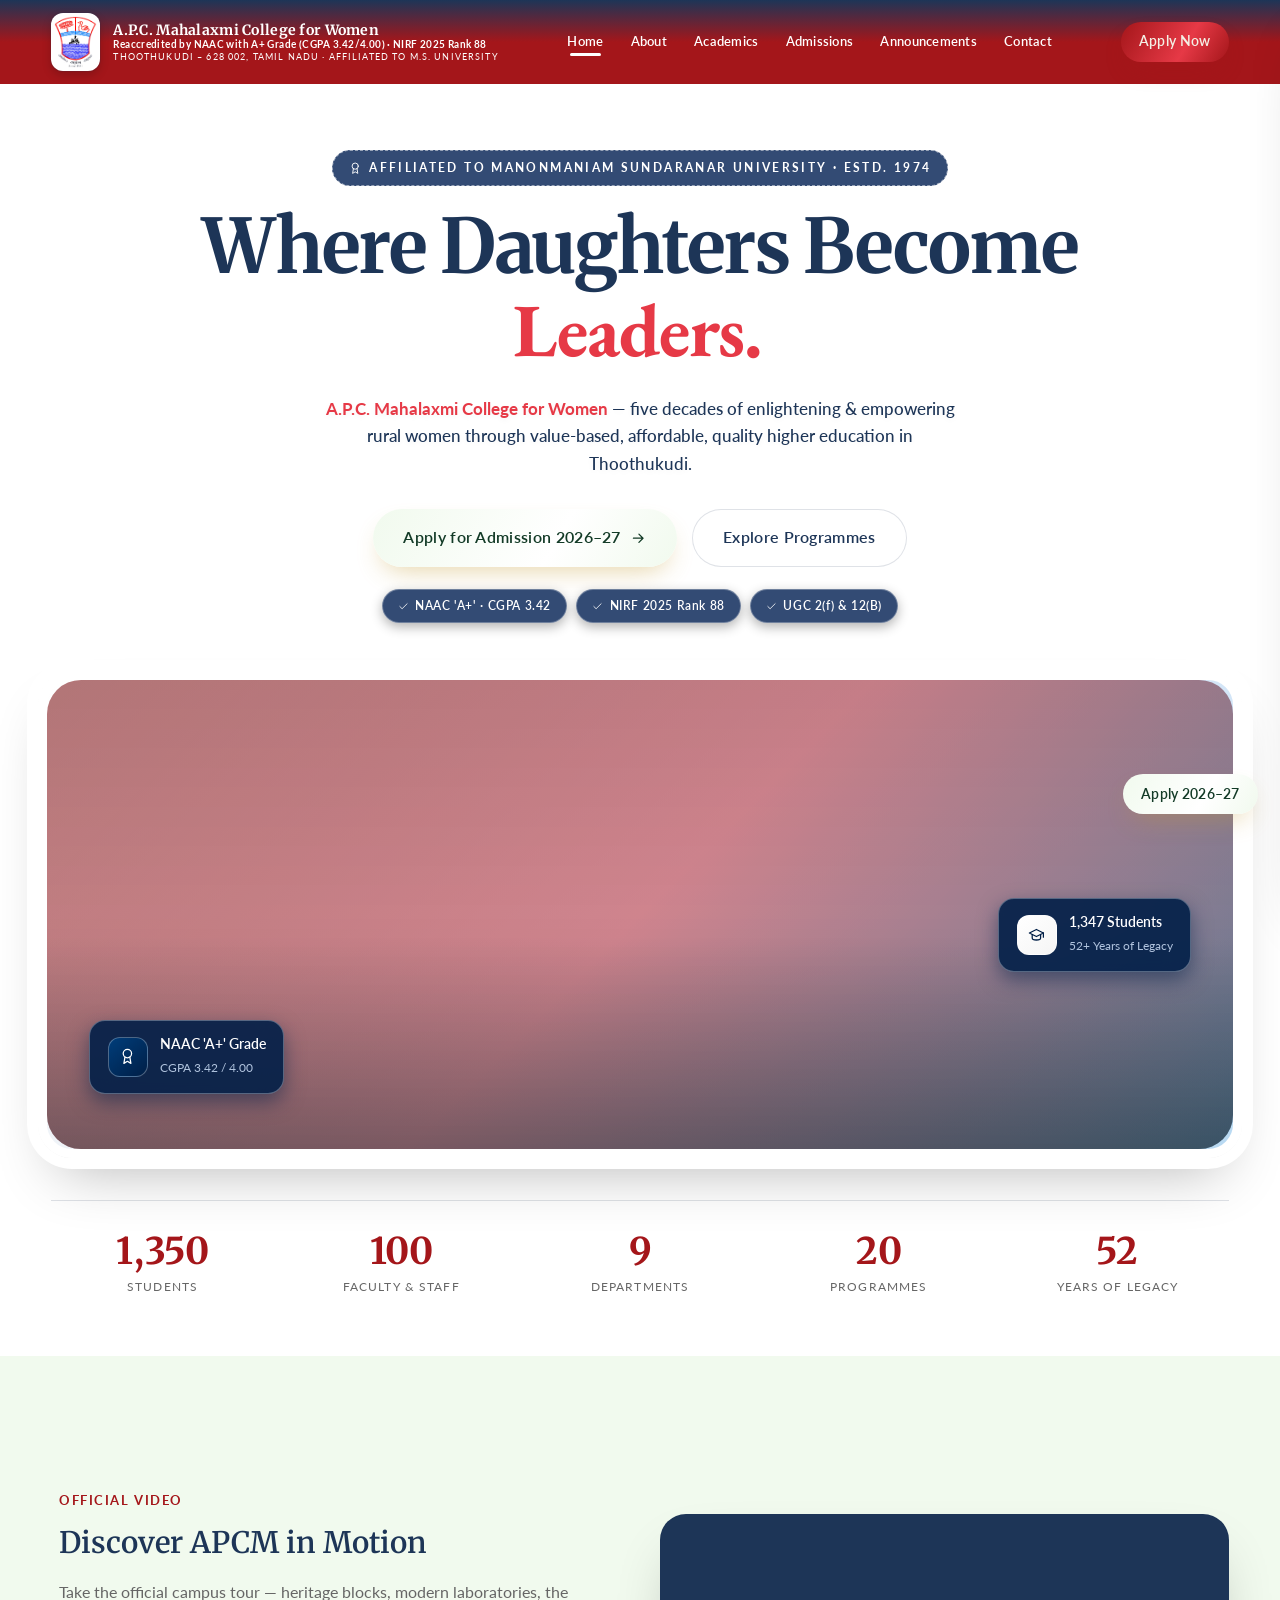
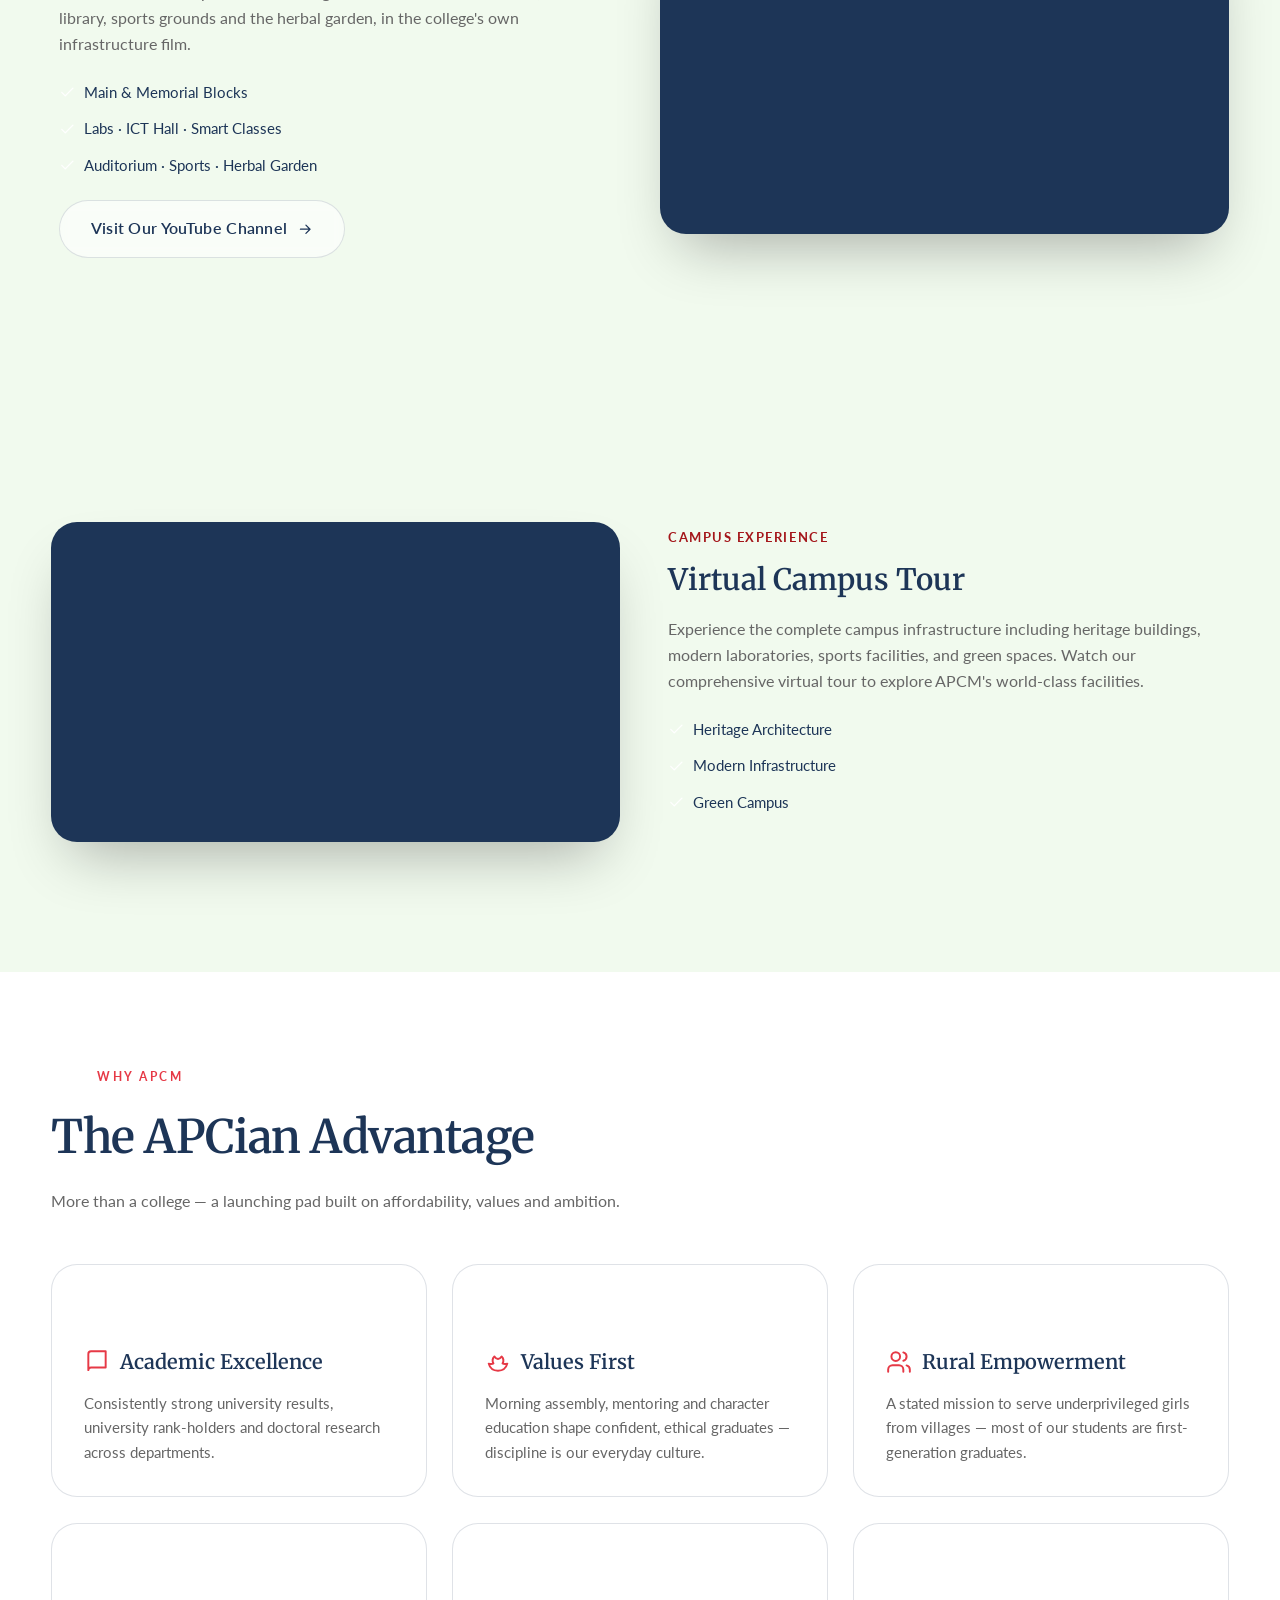
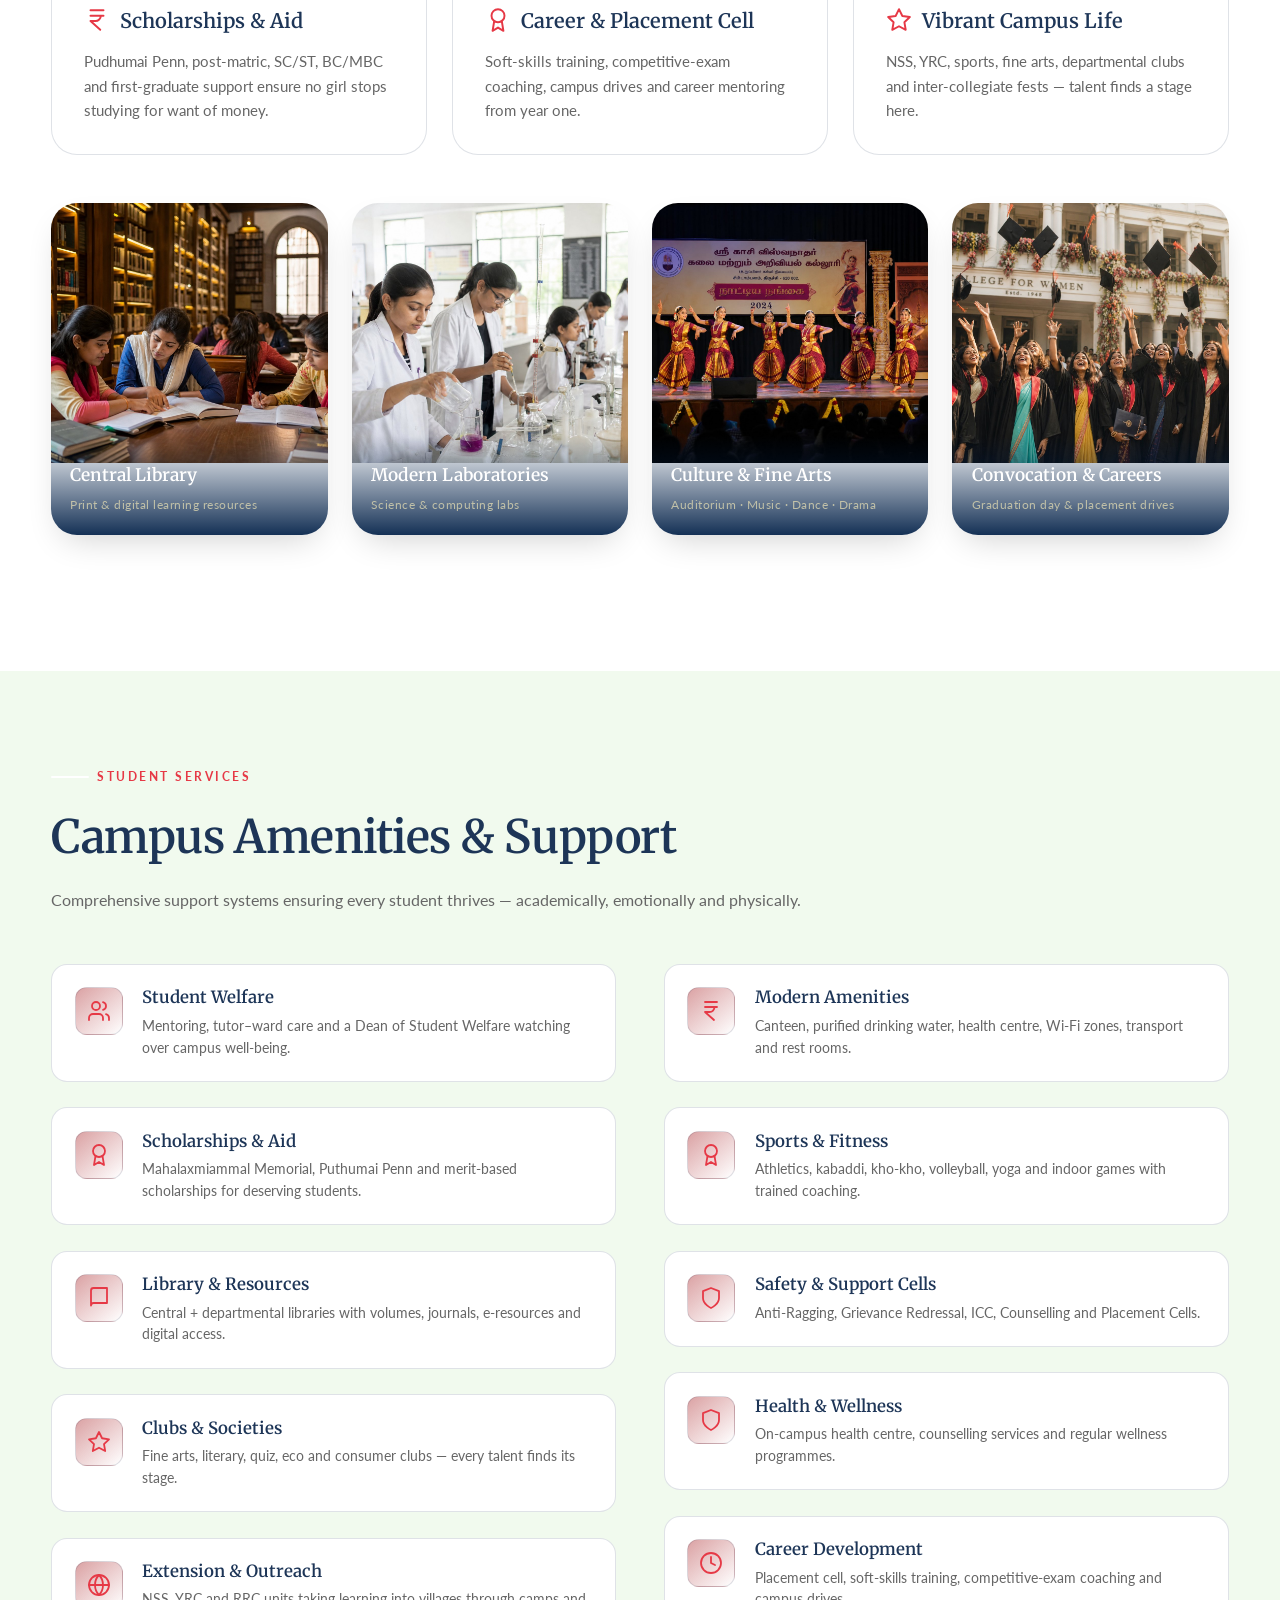
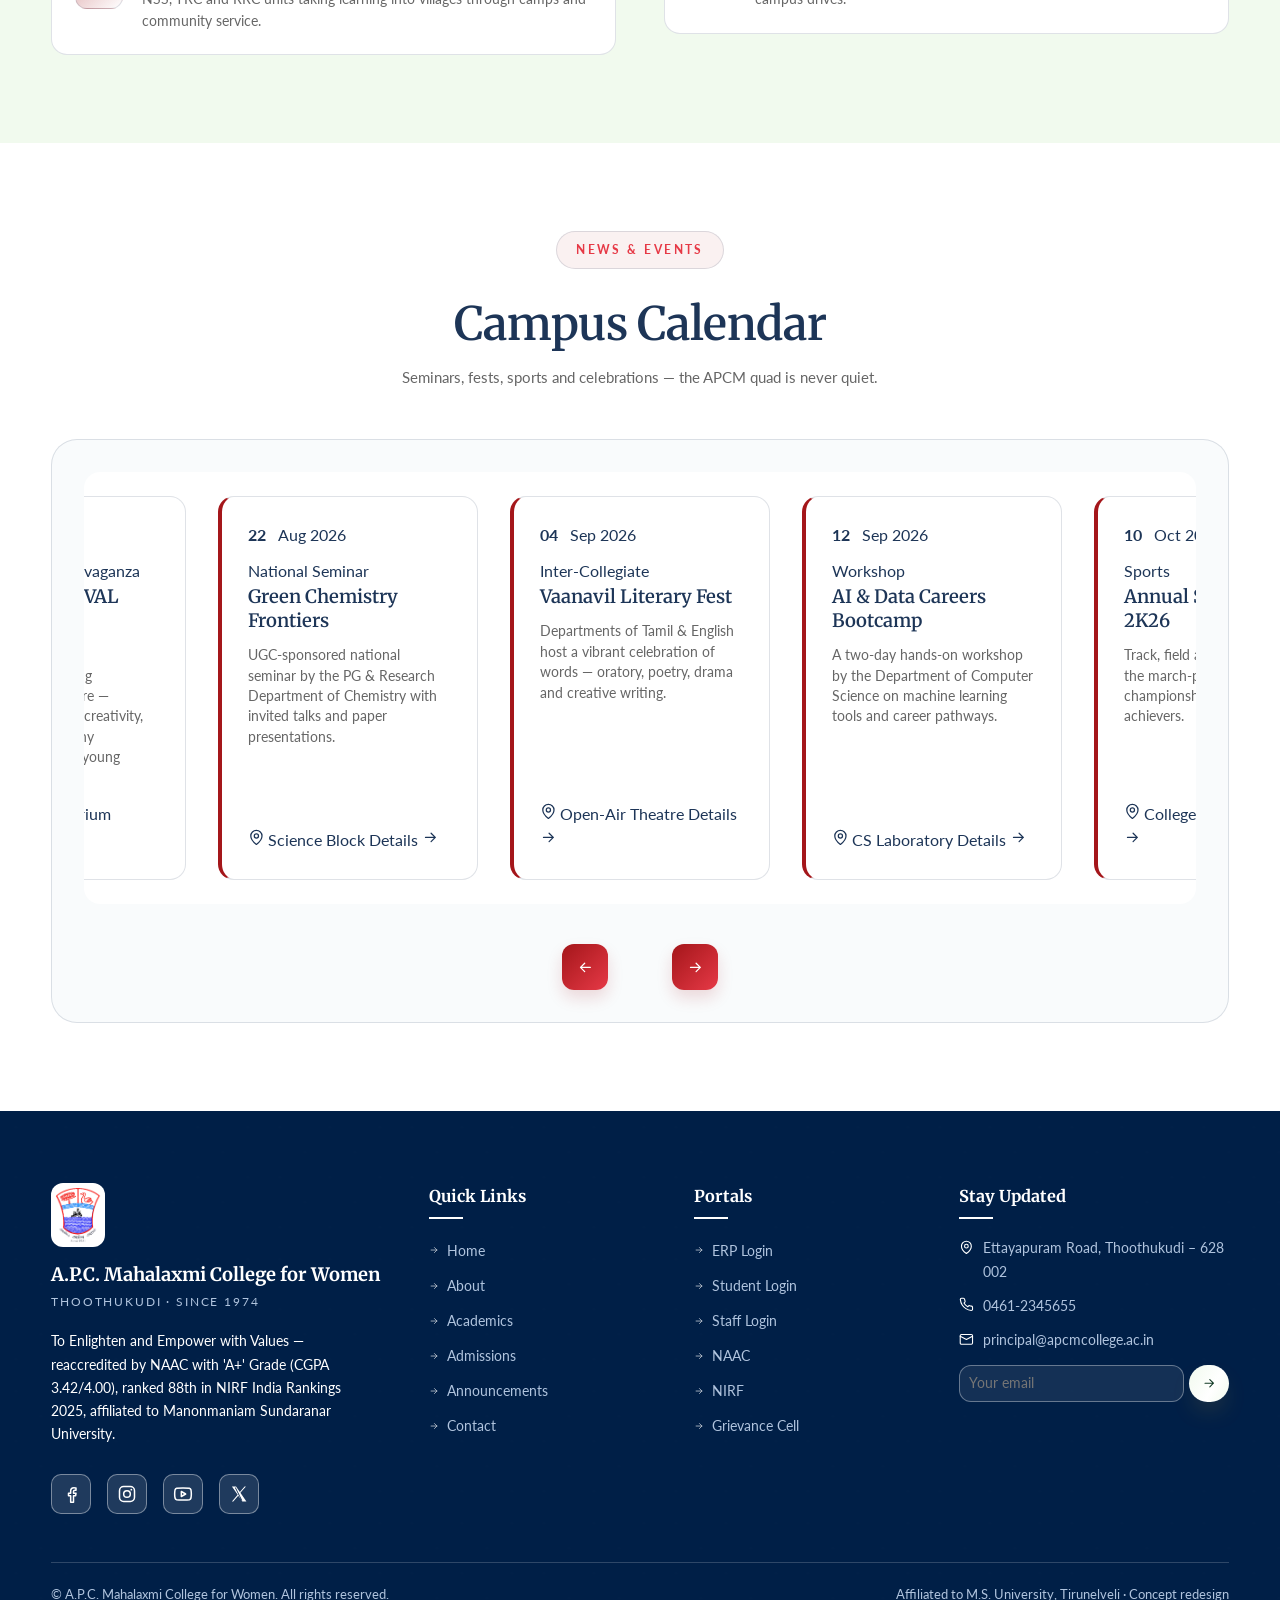
==== commit dcfad68a: "upgrade" ====
--- a/index.html
+++ b/index.html
@@ -25,7 +25,7 @@
  "slogan":"To Enlighten and Empower with Values"}
 </script>
 </head>
-<body>
+<body data-page="home">
 
 <!-- ============ SVG SPRITE ============ -->
 <svg width="0" height="0" style="position:absolute" aria-hidden="true">
@@ -156,7 +156,7 @@
 
   <div class="hero-banner" data-reveal="zoom">
     <div style="position:absolute;inset:0;background:linear-gradient(135deg, rgba(164,22,26,.5) 0%, rgba(230,57,70,.5) 50%, rgba(29,53,87,.5) 100%);border-radius:var(--r-xl);z-index:0"></div>
-    <iframe width="100%" height="100%" src="https://www.youtube-nocookie.com/embed/1mB3QCJpVU0?autoplay=1&mute=1&loop=1&playlist=1mB3QCJpVU0&controls=0&modestbranding=1&rel=0&fs=0" title="APCM College Campus Video" allow="accelerometer; autoplay; clipboard-write; encrypted-media; gyroscope; picture-in-picture" allowfullscreen style="position:absolute;inset:0;border-radius:var(--r-xl);border:0;z-index:1;width:100%;height:100%;opacity:0.9"></iframe>
+    <iframe width="100%" height="100%" src="https://www.youtube-nocookie.com/embed/1mB3QCJpVU0?autoplay=1&mute=1&loop=1&playlist=1mB3QCJpVU0&controls=0&modestbranding=1&rel=0&fs=1" title="APCM College Campus Video" allow="accelerometer; autoplay; clipboard-write; encrypted-media; gyroscope; picture-in-picture" allowfullscreen style="position:absolute;inset:0;border-radius:var(--r-xl);border:0;z-index:1;width:100%;height:100%;opacity:0.9"></iframe>
     <div class="hb-shade"></div>
     <div class="h-card card-a" data-depth="1">
       <span class="hc-ic"><svg class="icon"><use href="#i-award"/></svg></span>
@@ -195,7 +195,7 @@
         <a class="btn btn-ghost" href="https://www.youtube.com/@a.p.c.mahalaxmicollegeforw2276" target="_blank" rel="noopener">Visit Our YouTube Channel <svg class="icon"><use href="#i-arrow"/></svg></a>
       </div>
       <div class="vid" data-reveal="right" style="background:#1D3557;display:flex;align-items:center;justify-content:center;min-height:300px;border-radius:var(--r-l);overflow:hidden;position:relative">
-        <iframe width="100%" height="100%" src="https://www.youtube-nocookie.com/embed/1mB3QCJpVU0?autoplay=1&mute=1&loop=1&playlist=1mB3QCJpVU0&controls=0&modestbranding=1&rel=0&fs=0" title="APCM College Official Video" allow="accelerometer; autoplay; clipboard-write; encrypted-media; gyroscope; picture-in-picture" allowfullscreen style="border:0;width:100%;height:100%;position:absolute;inset:0"></iframe>
+        <iframe width="100%" height="100%" src="https://www.youtube-nocookie.com/embed/1mB3QCJpVU0?autoplay=1&mute=1&loop=1&playlist=1mB3QCJpVU0&controls=0&modestbranding=1&rel=0&fs=1" title="APCM College Official Video" allow="accelerometer; autoplay; clipboard-write; encrypted-media; gyroscope; picture-in-picture" allowfullscreen style="border:0;width:100%;height:100%;position:absolute;inset:0"></iframe>
       </div>
     </div>
   </div>
@@ -206,7 +206,7 @@
   <div class="container">
     <div class="video-grid">
       <div class="vid" data-reveal="left" style="background:#1D3557;display:flex;align-items:center;justify-content:center;min-height:300px;border-radius:var(--r-l);overflow:hidden;position:relative">
-        <iframe width="100%" height="100%" src="https://www.youtube-nocookie.com/embed/IaTkpP_eMjw?autoplay=1&mute=1&loop=1&playlist=IaTkpP_eMjw&controls=0&modestbranding=1&rel=0&fs=0" title="APCM College Campus Tour" allow="accelerometer; autoplay; clipboard-write; encrypted-media; gyroscope; picture-in-picture" allowfullscreen style="border:0;width:100%;height:100%;position:absolute;inset:0"></iframe>
+        <iframe width="100%" height="100%" src="https://www.youtube-nocookie.com/embed/IaTkpP_eMjw?autoplay=1&mute=1&loop=1&playlist=IaTkpP_eMjw&controls=0&modestbranding=1&rel=0&fs=1" title="APCM College Campus Tour" allow="accelerometer; autoplay; clipboard-write; encrypted-media; gyroscope; picture-in-picture" allowfullscreen style="border:0;width:100%;height:100%;position:absolute;inset:0"></iframe>
       </div>
       <div class="vid-copy" data-reveal="right">
         <span class="kicker">Campus Experience</span>
@@ -442,25 +442,6 @@
   </div>
 </div>
 
-<!-- ============ APCM ASSIST CHATBOT ============ -->
-<button id="botFab" aria-label="Chat with APCM Assist">
-  <svg class="icon" style="width:26px;height:26px"><use href="#i-bot"/></svg>
-  <span class="bot-dot"></span>
-</button>
-<div id="botPanel" role="dialog" aria-label="APCM Assist chat">
-  <div class="bot-head">
-    <span class="bot-avatar"><svg class="icon" style="width:20px;height:20px"><use href="#i-bot"/></svg></span>
-    <div><b>APCM Assist</b><span>Campus helpdesk · replies instantly</span></div>
-    <button id="botClose" aria-label="Close chat"><svg class="icon" style="width:18px;height:18px"><use href="#i-x"/></svg></button>
-  </div>
-  <div class="bot-msgs" id="botMsgs"></div>
-  <div class="bot-chips" id="botChips"></div>
-  <form id="botForm">
-    <input id="botInput" type="text" placeholder="Ask about admissions, courses…" autocomplete="off" aria-label="Type your question">
-    <button type="submit" aria-label="Send"><svg class="icon" style="width:18px;height:18px"><use href="#i-send"/></svg></button>
-  </form>
-</div>
-
 <!-- ============ TOAST / LIGHTBOX ============ -->
 <div id="toast" role="status"><svg class="icon"><use href="#i-check"/></svg><span id="toastMsg"></span></div>
 <div id="lb" role="dialog" aria-label="Image viewer"><button aria-label="Close image"><svg class="icon"><use href="#i-x"/></svg></button><img id="lbImg" alt=""></div>
--- a/apcm-redesign/css/style.css
+++ b/apcm-redesign/css/style.css
@@ -530,10 +530,9 @@
 .tabs{display:flex;justify-content:center;gap:.55rem;flex-wrap:wrap;margin-bottom:2.6rem}
 .tab{
   padding:.62rem 1.35rem;border-radius:999px;border:1px solid var(--line);font-weight:600;font-size:.9rem;
-  background:var(--card);transition:.3s;display:inline-flex;flex-direction:column;gap:.2rem;align-items:center;
+  background:var(--card);transition:.3s;display:inline-flex;gap:.5rem;align-items:center;
 }
 .tab small{font-size:.72rem;background:var(--gold-soft);color:var(--maroon-2);padding:.05rem .5rem;border-radius:999px;font-weight:700}
-.tab-label{font-size:.65rem;color:var(--muted);font-weight:500;letter-spacing:.03em;white-space:nowrap}
 [data-theme="dark"] .tab small{color:var(--gold-2)}
 .tab:hover{border-color:var(--gold);transform:translateY(-2px);box-shadow:0 0 12px rgba(195,154,46,.35)}
 .tab.active{background:linear-gradient(120deg,var(--maroon),var(--maroon-2));color:#fdf0dd;border-color:transparent;box-shadow:0 0 20px rgba(164,22,26,.5), 0 10px 22px -8px var(--maroon-glow)}
@@ -861,11 +860,12 @@
 .f-brand p{font-size:.88rem;color:#ffffff;margin-top:1rem;max-width:300px}
 .socials{display:flex;gap:1rem;margin-top:1.8rem}
 .socials a{
-  width:50px;height:50px;border-radius:14px;display:grid;place-items:center;
+  width:40px;height:40px;border-radius:10px;display:flex;align-items:center;justify-content:center;
   border:1.5px solid rgba(255,255,255,.4);color:#ffffff;transition:.3s;background:rgba(255,255,255,.12);
 }
+}
 .socials a:hover{background:#ffffff;color:#001f47;transform:translateY(-4px);border-color:#ffffff}
-.socials a .icon{width:26px;height:26px}
+.socials a .icon{width:20px;height:20px;display:block;margin:auto}
 .f-col h4{font-family:var(--font-d);color:#ffffff;font-size:1.02rem;margin-bottom:1.1rem;position:relative;padding-bottom:.55rem}
 .f-col h4::after{content:"";position:absolute;left:0;bottom:0;width:34px;height:2px;background:#ffffff}
 .f-col li{margin-bottom:.55rem}
@@ -957,74 +957,6 @@
 .ann-item[data-reveal]{opacity:0;transform:translateY(18px);animation:cardIn .5s var(--ease) forwards;animation-delay:inherit}
 .ann-more{display:flex;gap:.7rem;justify-content:center;flex-wrap:wrap}
 
-/* ---------- 24. APCM ASSIST CHATBOT ---------- */
-#botFab{
-  position:fixed;right:22px;bottom:22px;width:58px;height:58px;border-radius:20px;z-index:850;
-  background:linear-gradient(140deg,var(--maroon),var(--maroon-2));color:var(--gold-2);
-  display:grid;place-items:center;box-shadow:var(--shadow-l);transition:.35s var(--ease);
-}
-#botFab:hover{transform:translateY(-4px) scale(1.05)}
-#botFab .bot-dot{
-  position:absolute;top:-2px;right:-2px;width:14px;height:14px;border-radius:50%;
-  background:var(--gold);border:2.5px solid var(--bg);animation:ping 2s ease-in-out infinite;
-}
-@keyframes ping{0%,100%{transform:scale(1)}50%{transform:scale(1.35)}}
-#botPanel{
-  position:fixed;right:22px;bottom:94px;z-index:860;width:min(380px,calc(100vw - 44px));
-  height:min(520px,70vh);display:flex;flex-direction:column;
-  background:var(--card);border:1px solid var(--line);border-radius:var(--r-l);box-shadow:var(--shadow-l);
-  opacity:0;visibility:hidden;transform:translateY(24px) scale(.96);transform-origin:bottom left;
-  transition:.4s var(--ease);overflow:hidden;
-}
-#botPanel.on{opacity:1;visibility:visible;transform:none}
-.bot-head{
-  display:flex;align-items:center;gap:.75rem;padding:1rem 1.1rem;
-  background:linear-gradient(120deg,var(--maroon-3),var(--maroon));color:#f4f1e6;
-}
-.bot-avatar{
-  width:40px;height:40px;border-radius:14px;display:grid;place-items:center;flex:none;
-  background:rgba(230,197,103,.16);border:1px solid rgba(230,197,103,.4);color:var(--gold-2);
-}
-.bot-head div{flex:1;line-height:1.25}
-.bot-head b{font-size:.95rem;display:block}
-.bot-head span{font-size:.72rem;color:#d9c2a0}
-.bot-head button{color:#e9dfc0;opacity:.8;transition:.25s}
-.bot-head button:hover{opacity:1;transform:rotate(90deg)}
-.bot-msgs{flex:1;overflow-y:auto;padding:1.1rem;display:flex;flex-direction:column;gap:.7rem;background:var(--bg-soft)}
-.b-msg{
-  max-width:86%;padding:.7rem .95rem;border-radius:16px 16px 16px 4px;font-size:.87rem;line-height:1.55;
-  background:var(--card);border:1px solid var(--line);box-shadow:var(--shadow-s);
-  animation:cardIn .35s var(--ease) both;align-self:flex-start;
-}
-.b-msg b{color:var(--maroon-2)}
-[data-theme="dark"] .b-msg b{color:var(--gold-2)}
-.b-msg.me{align-self:flex-end;background:linear-gradient(120deg,var(--maroon),var(--maroon-2));color:#fdf0dd;border-radius:16px 16px 4px 16px;border:0}
-.b-msg.me b{color:var(--gold-2)}
-.b-msg.typing{display:flex;gap:.35rem;padding:.9rem 1rem}
-.b-msg.typing i{width:7px;height:7px;border-radius:50%;background:var(--gold);animation:bob2 1s ease-in-out infinite}
-.b-msg.typing i:nth-child(2){animation-delay:.15s}
-.b-msg.typing i:nth-child(3){animation-delay:.3s}
-@keyframes bob2{0%,100%{transform:translateY(0);opacity:.5}50%{transform:translateY(-5px);opacity:1}}
-.bot-chips{display:flex;gap:.4rem;padding:.65rem .9rem;overflow-x:auto;border-top:1px solid var(--line);background:var(--card);scrollbar-width:none}
-.bot-chips::-webkit-scrollbar{display:none}
-.bot-chips button{
-  flex:none;font-size:.76rem;font-weight:700;padding:.42rem .9rem;border-radius:999px;
-  border:1.5px solid var(--gold);color:var(--maroon-2);transition:.25s;
-}
-[data-theme="dark"] .bot-chips button{color:var(--gold-2)}
-.bot-chips button:hover{background:var(--gold);color:#123a26}
-#botForm{display:flex;gap:.6rem;padding:.8rem .9rem;border-top:1px solid var(--line);background:var(--card)}
-#botForm input{
-  flex:1;border:1.5px solid var(--line);border-radius:999px;padding:.65rem 1.1rem;font:inherit;font-size:.9rem;
-  background:var(--bg);color:var(--ink);outline:none;transition:.3s;
-}
-#botForm input:focus{border-color:var(--gold);box-shadow:0 0 0 4px var(--gold-soft)}
-#botForm button{
-  width:44px;height:44px;border-radius:50%;flex:none;display:grid;place-items:center;
-  background:linear-gradient(140deg,var(--maroon),var(--maroon-2));color:var(--gold-2);transition:.25s;
-}
-#botForm button:hover{transform:scale(1.08) rotate(8deg)}
-@media(max-width:640px){#botFab{right:14px;bottom:14px}#botPanel{right:14px;bottom:82px;width:calc(100vw - 28px)}}
 
 /* reduced motion */
 @media (prefers-reduced-motion:reduce){
@@ -1032,8 +964,9 @@
   .seal .spin,.h-card,.scroll-cue span::after{animation:none!important}
 }
 
+
 /* print nicety */
-@media print{.site-header,.ticker,#toTop,.float-apply,#botFab,#botPanel,.hero-cta,.finder-btns{display:none!important}}
+@media print{.site-header,.ticker,#toTop,.float-apply,.hero-cta,.finder-btns,#chatBtn,#chatWindow{display:none!important}}
 
 /* ---------- 27. LOGO IMAGES ---------- */
 .brand-logo{height:58px;width:auto;background:#fff;border-radius:12px;padding:3px;box-shadow:0 0 0 1px var(--line),0 4px 10px rgba(0,0,0,.18);flex:none}
@@ -1046,6 +979,42 @@
 .vid{
   position:relative;border-radius:var(--r-l);overflow:hidden;aspect-ratio:16/9;min-height:300px;
   box-shadow:var(--shadow-m);border:1px solid var(--line);cursor:pointer;background:#1D3557;display:flex;align-items:center;justify-content:center;
+}
+.vid iframe{
+  width:100% !important;
+  height:100% !important;
+}
+/* Fullscreen video */
+.vid:-webkit-full-screen{
+  width:100vw !important;
+  height:100vh !important;
+  aspect-ratio:auto;
+  border-radius:0;
+}
+.vid:-moz-full-screen{
+  width:100vw !important;
+  height:100vh !important;
+  aspect-ratio:auto;
+  border-radius:0;
+}
+.vid:fullscreen{
+  width:100vw !important;
+  height:100vh !important;
+  aspect-ratio:auto;
+  border-radius:0;
+}
+/* Fullscreen iframe */
+iframe:-webkit-full-screen{
+  width:100vw !important;
+  height:100vh !important;
+}
+iframe:-moz-full-screen{
+  width:100vw !important;
+  height:100vh !important;
+}
+iframe:fullscreen{
+  width:100vw !important;
+  height:100vh !important;
 }
 .vid img{width:100%;height:100%;object-fit:cover;opacity:.92;transition:transform .8s var(--ease),opacity .4s}
 .vid:hover img{transform:scale(1.04);opacity:.8}
